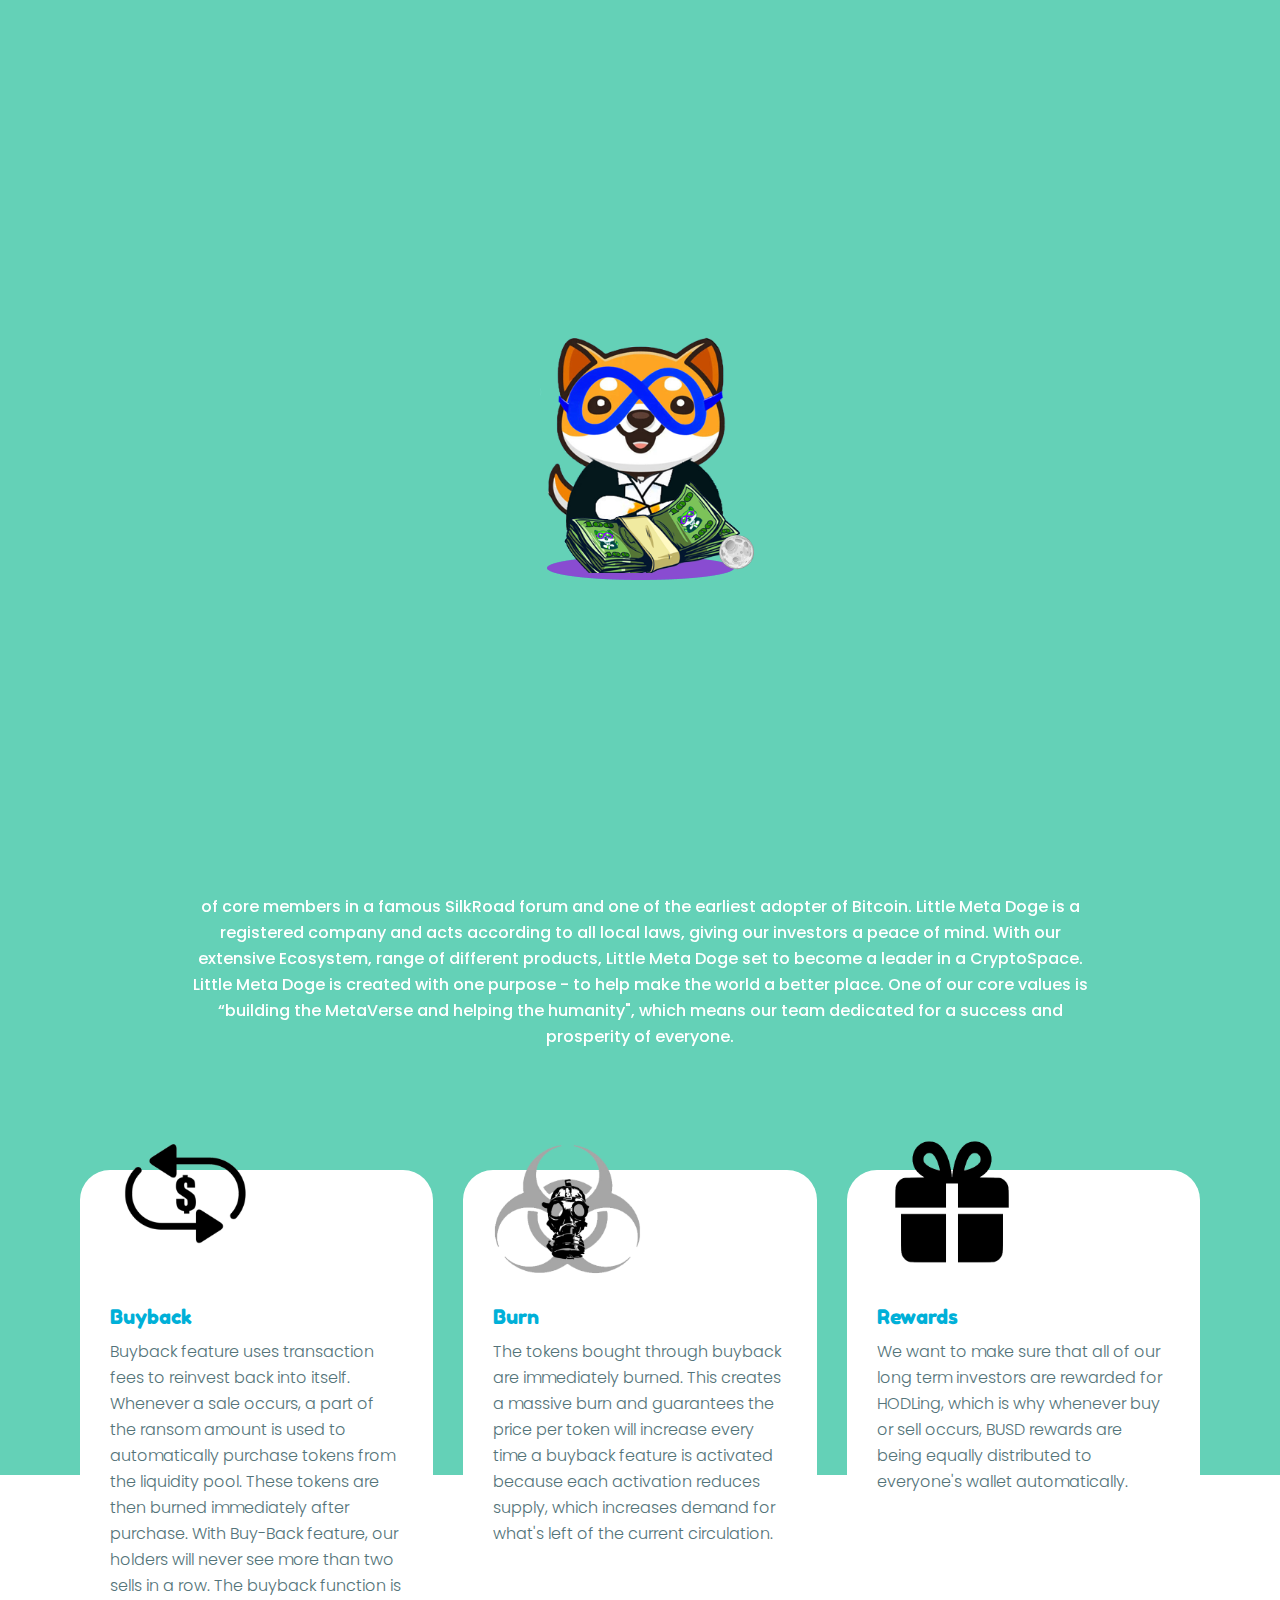
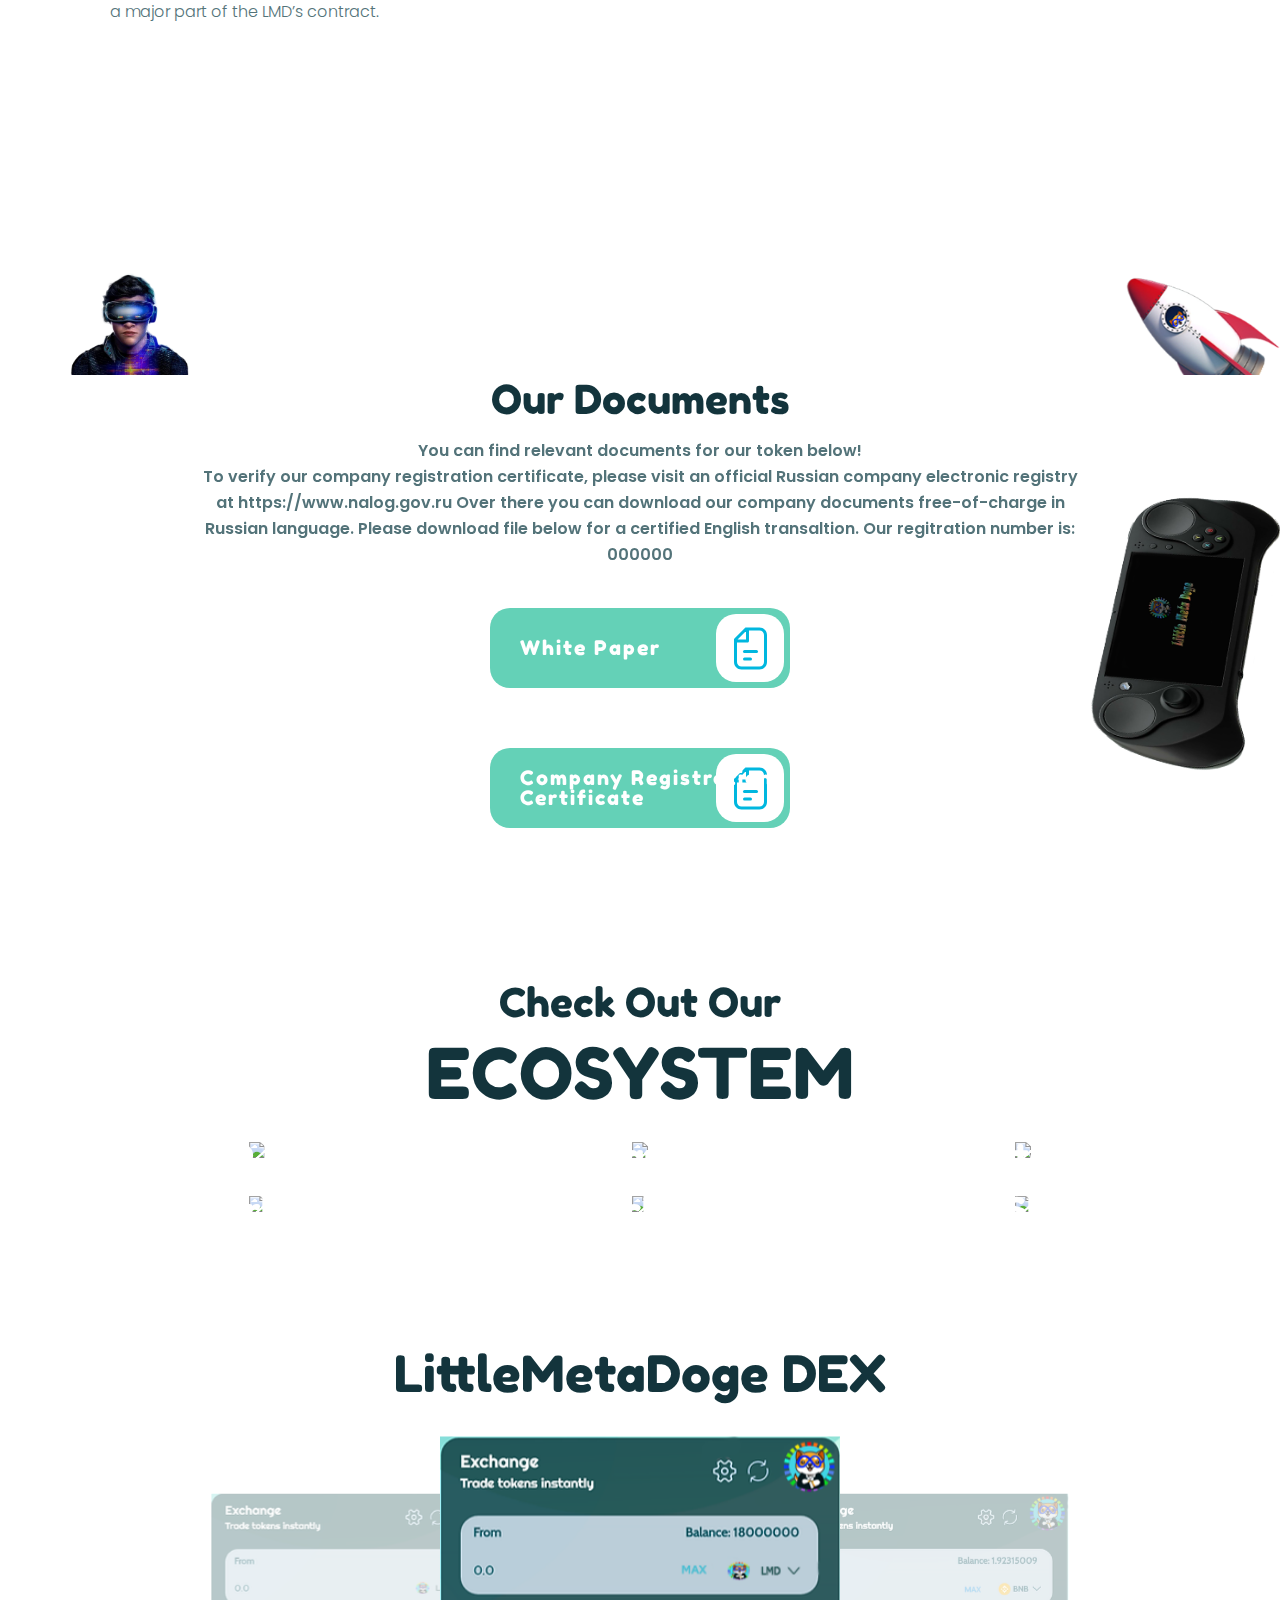
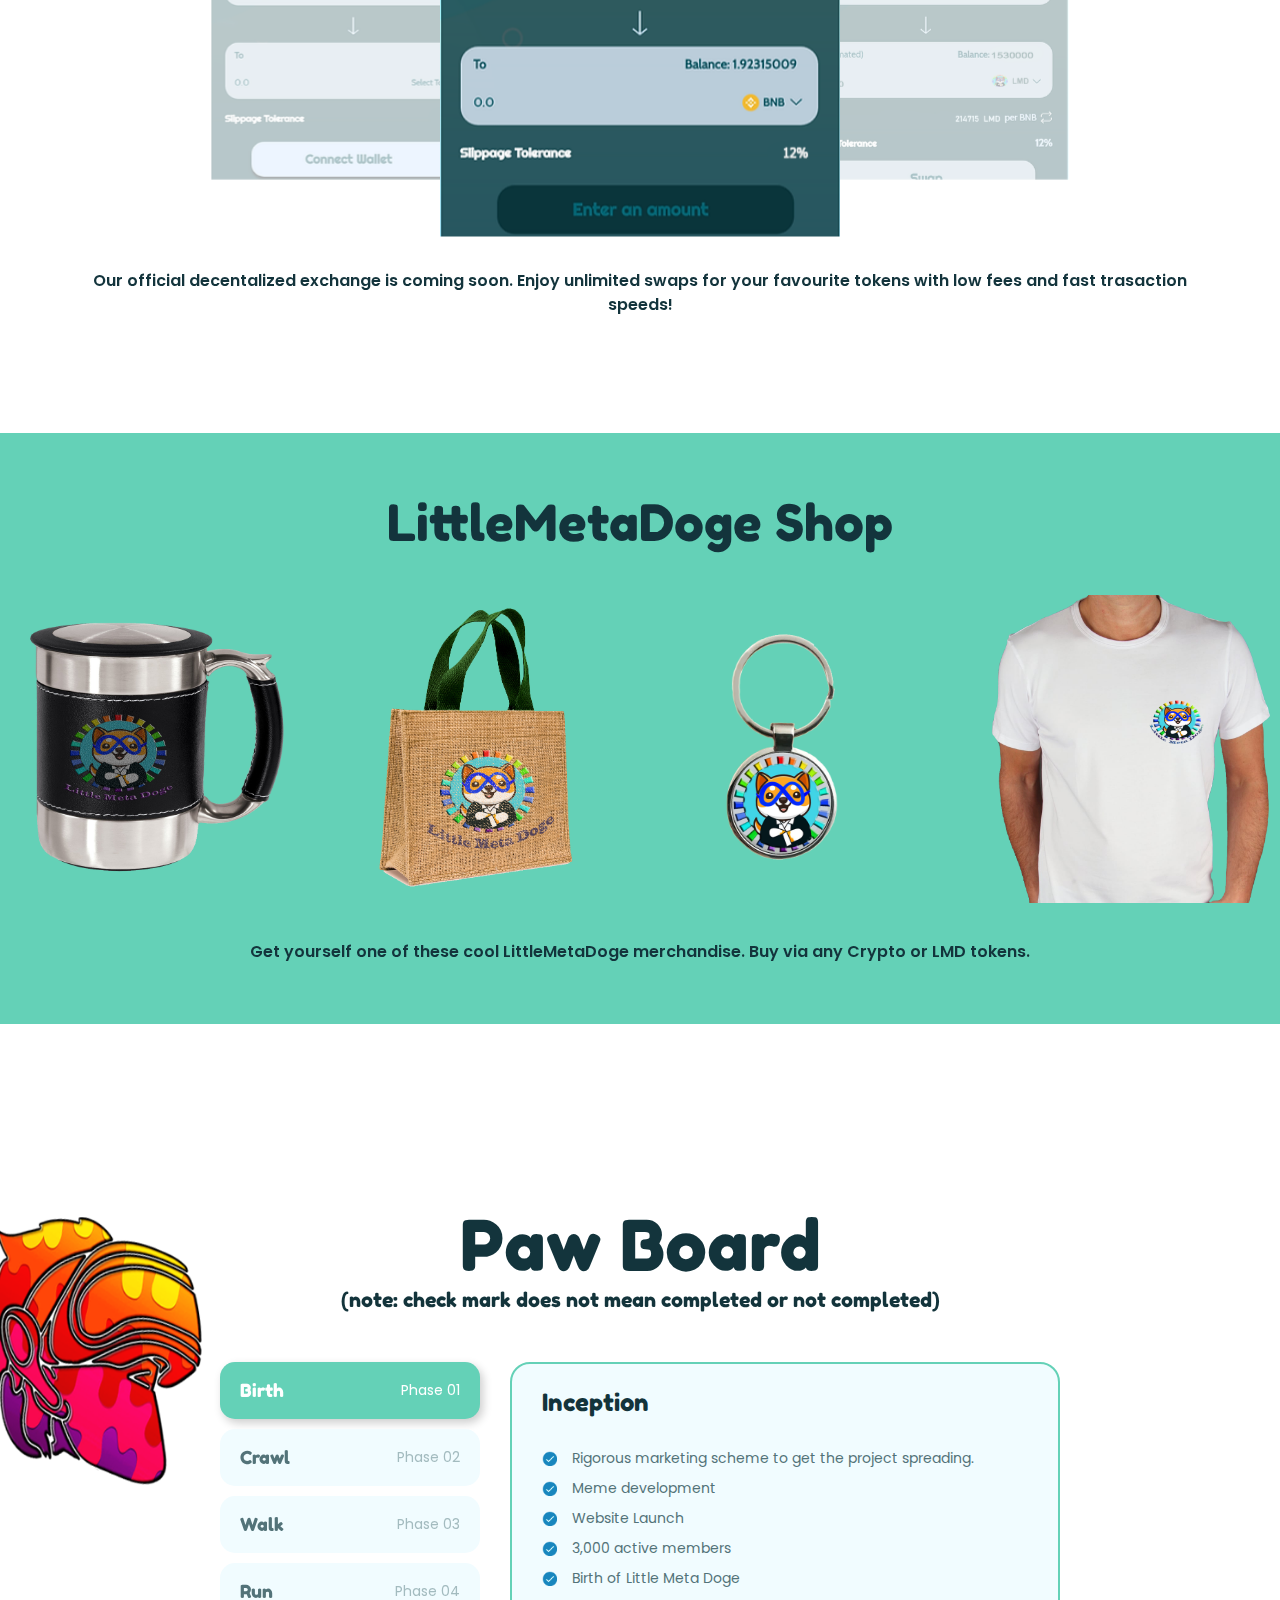
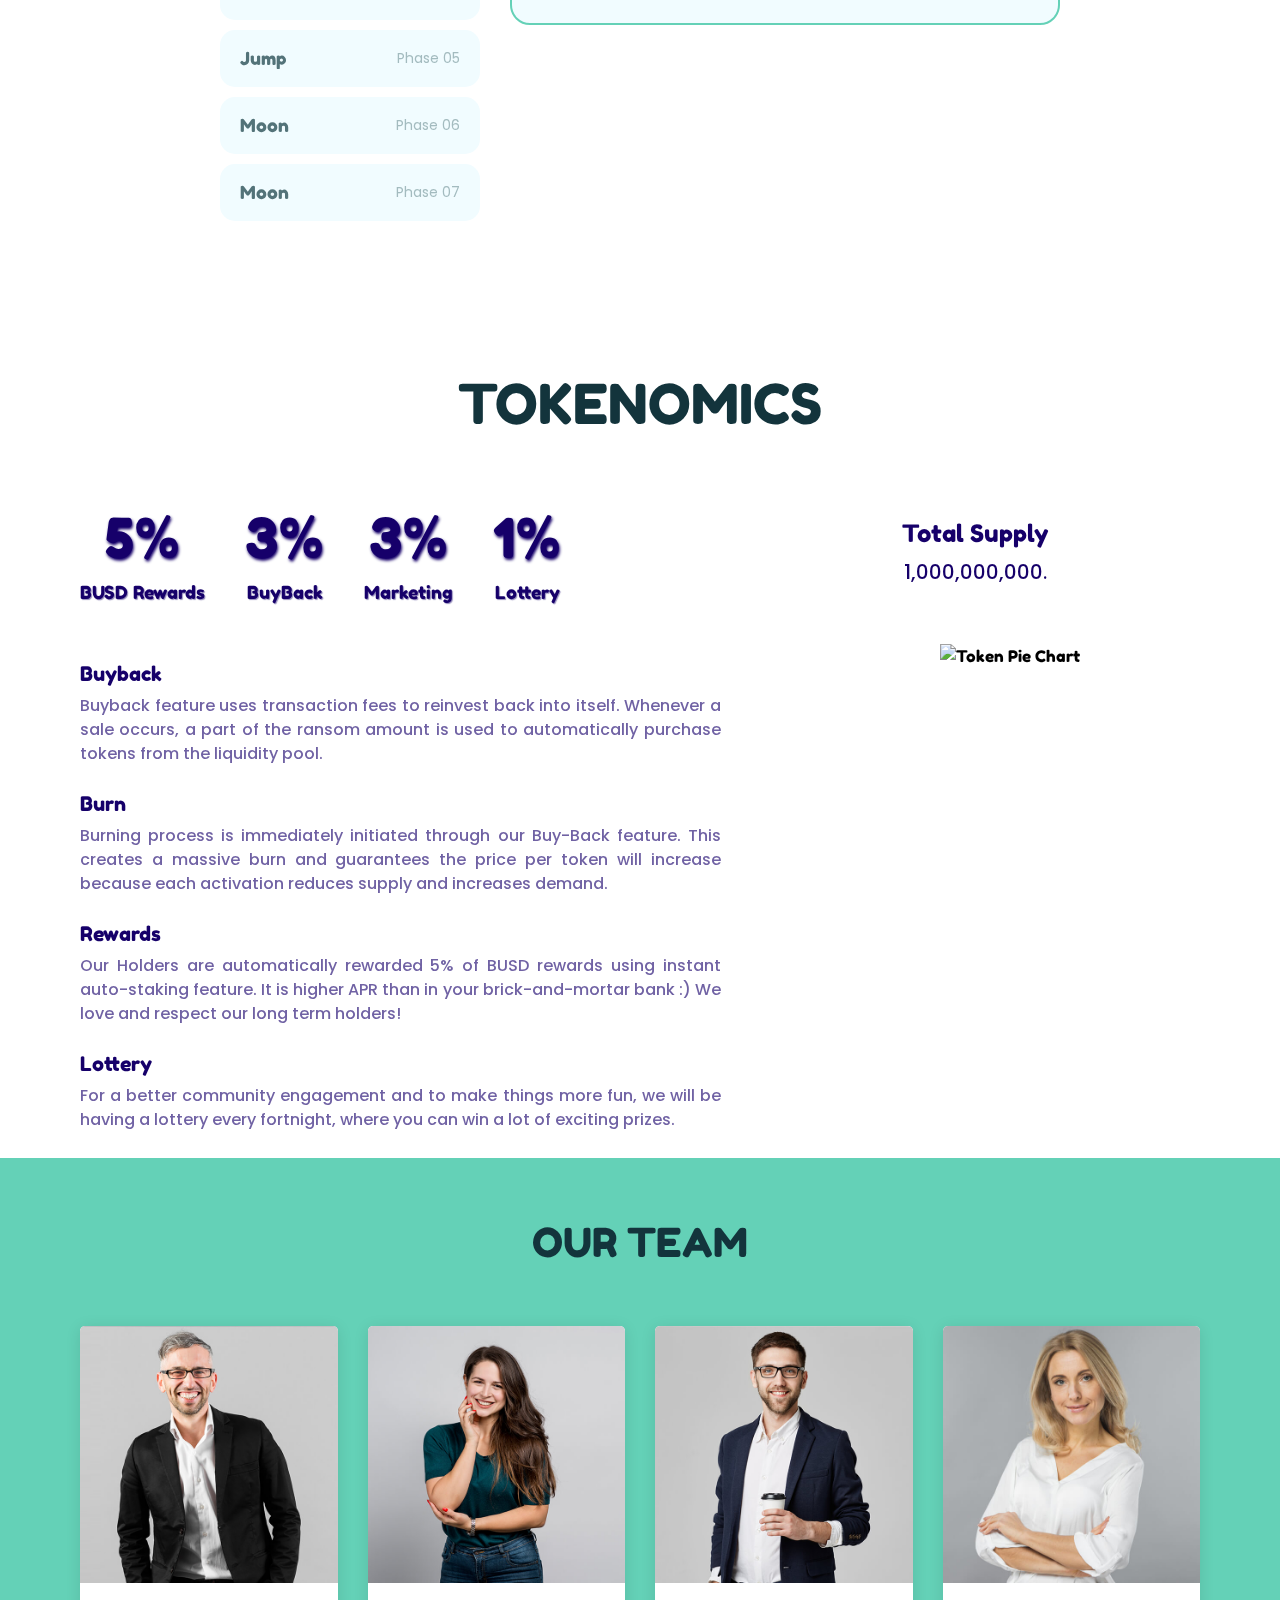
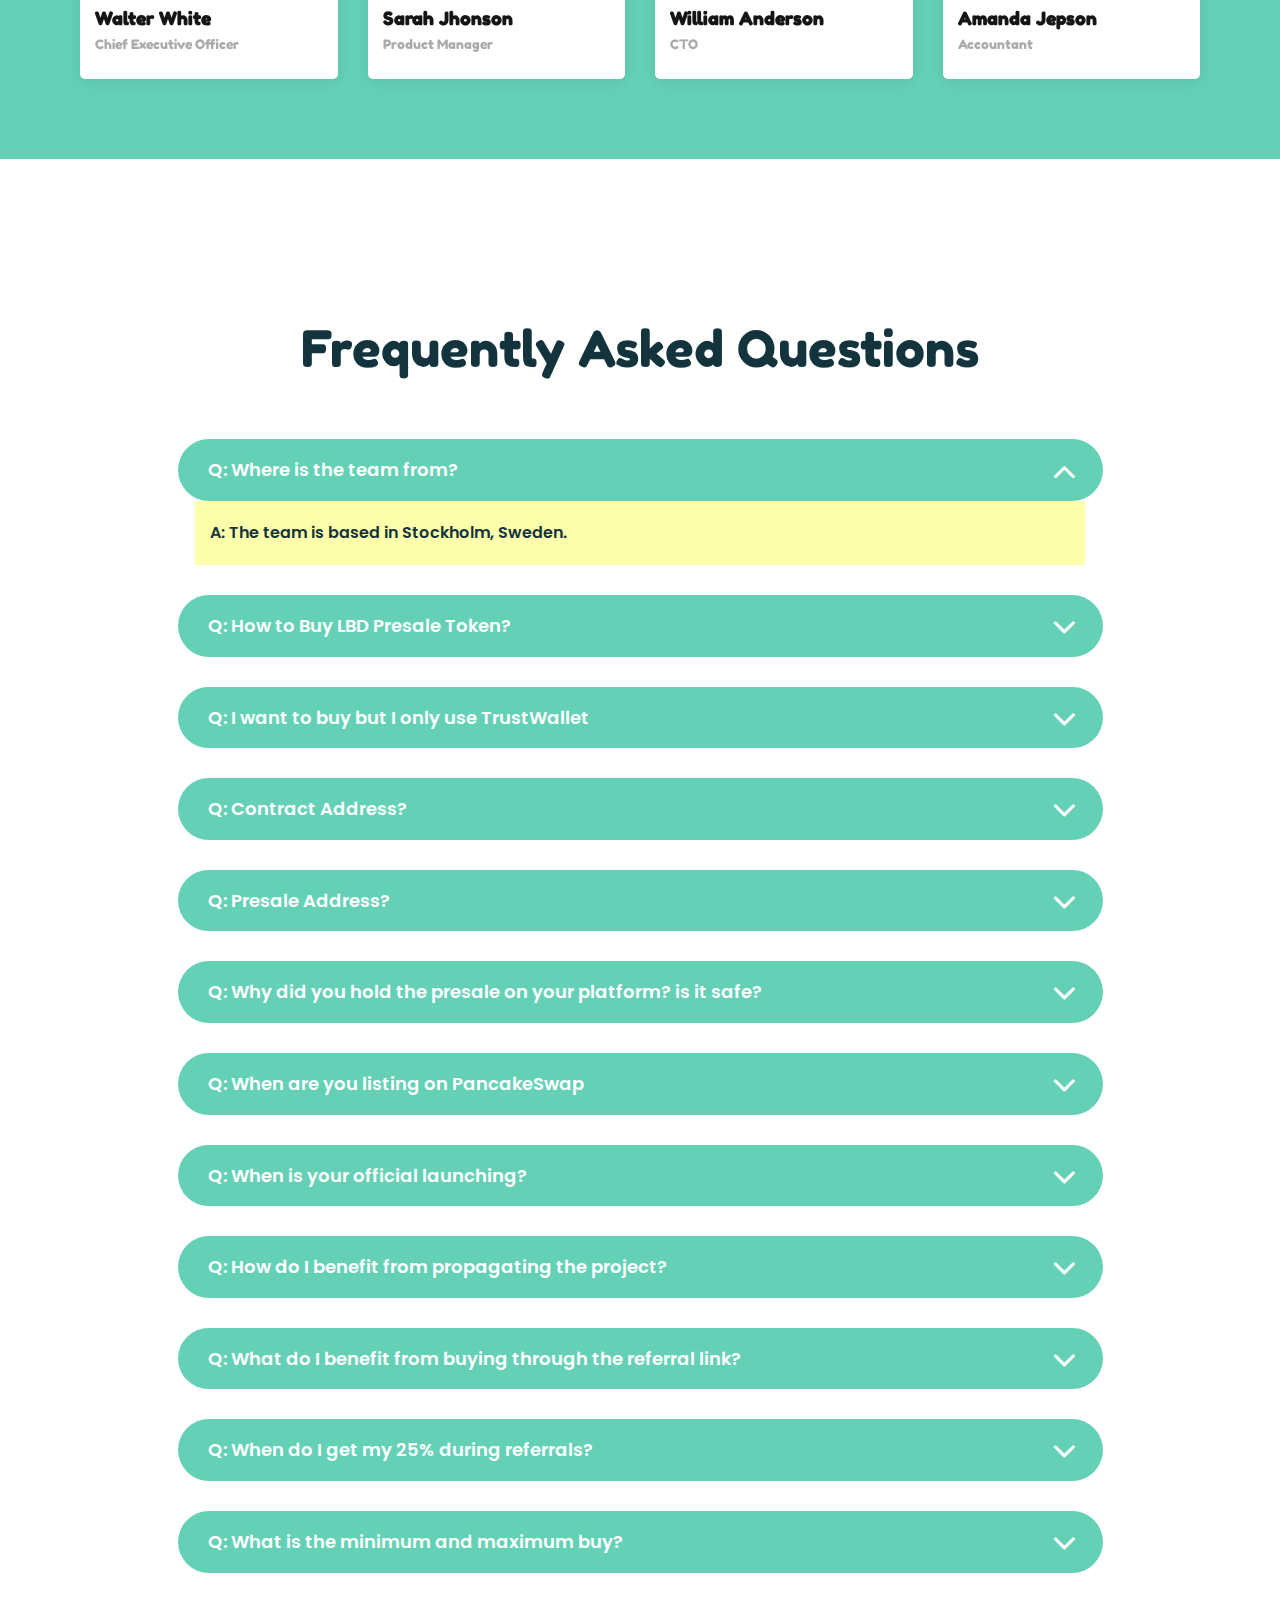
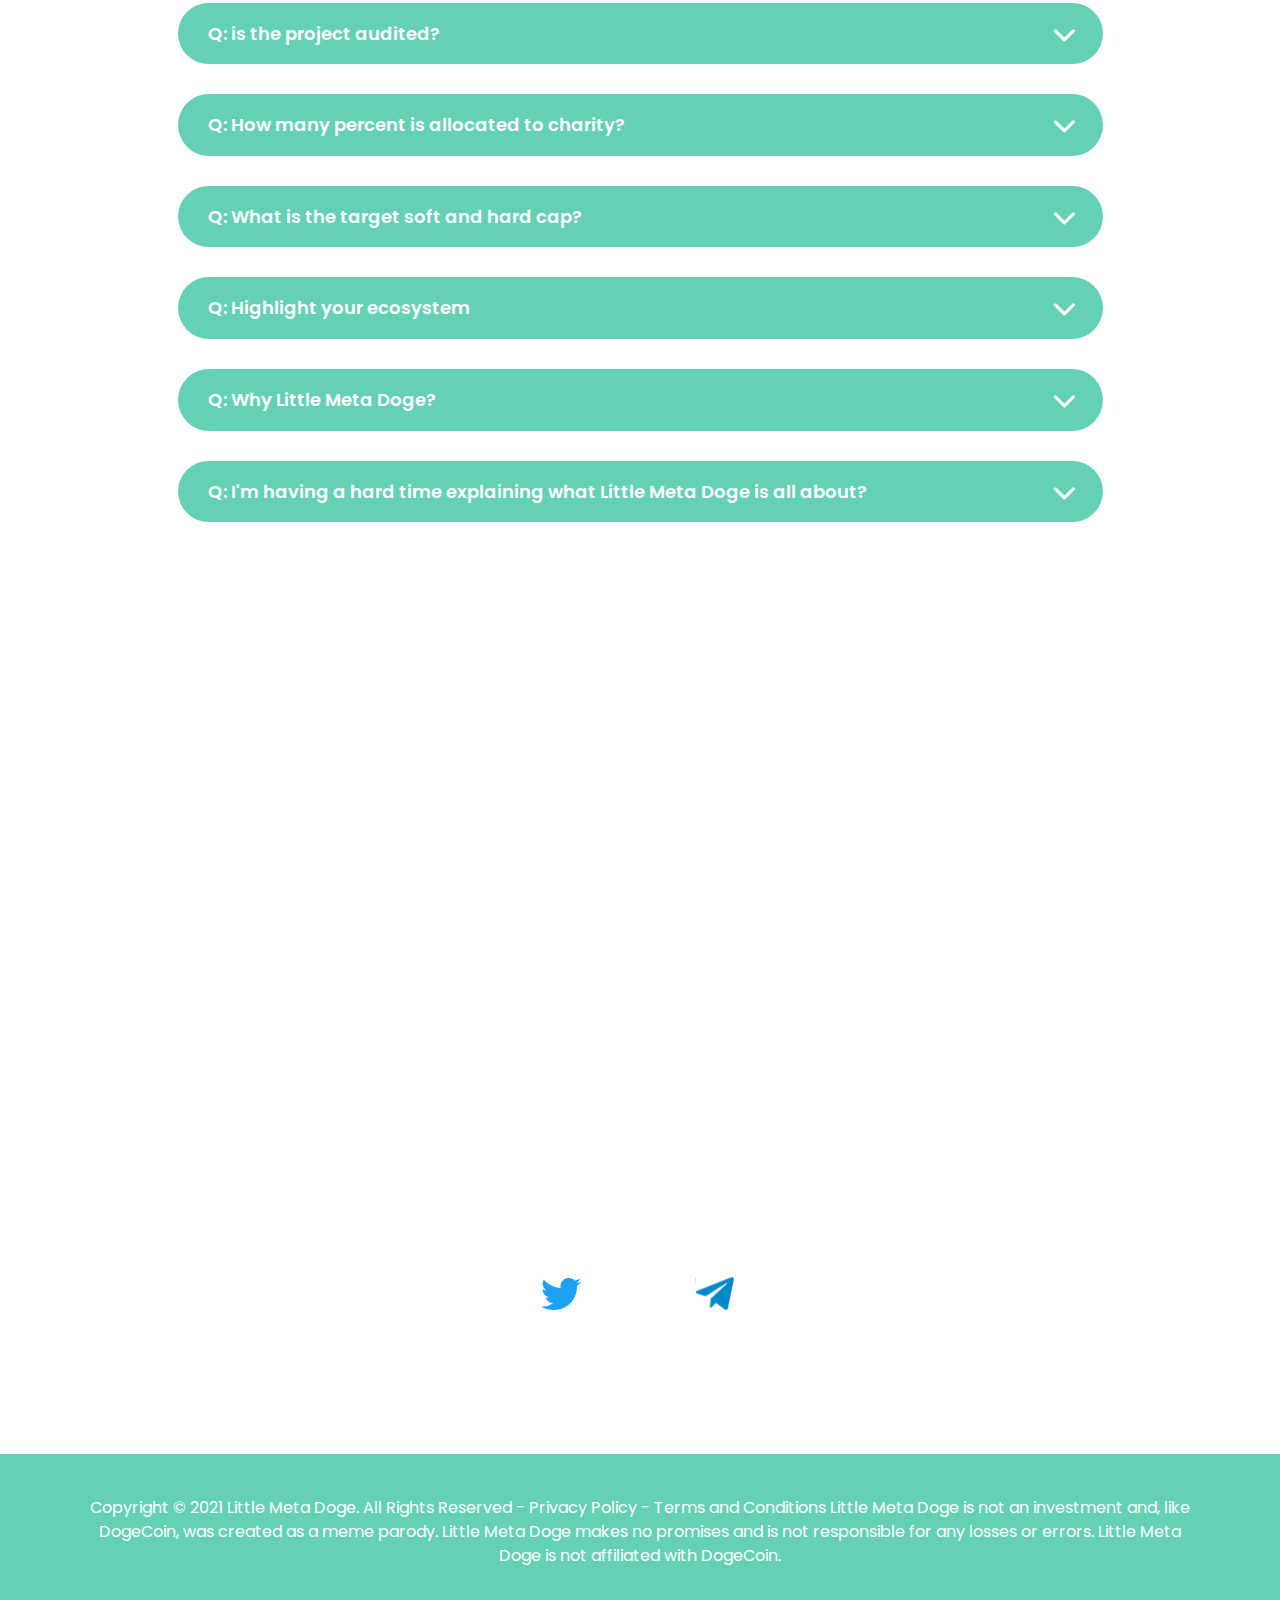
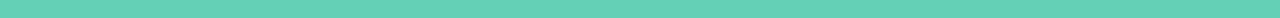
==== index.htm @ 14b3c183 "Update index.htm" ====
﻿<!doctype html>
<html lang="en">
   <head>
       
      <!-- Required meta tags -->	
      <meta charset="utf-8">
      <meta name="viewport" content="width=device-width, initial-scale=1, shrink-to-fit=no">
      <meta http-equiv="content-type" content="text/html; charset=UTF-8">
      <meta name="description" content="Little Meta Doge is a hyper-deflationary token with a buyback and rewards function, that aims to revolutionise the MetaVerse and become no 1 cryptocurrency platform in no time!">
      <meta name="keywords" content="Little Meta Doge">
      <meta name="author" content="Title">
	  
       <link rel="icon" href="Assets/Front/img/favicon.jpg" type="img/jpg" sizes="16x16"> 
      <!-- Bootstrap CSS -->	
      <link rel="stylesheet" href="Assets/Front/css/bootstrap.min.css">
      <!-- slick css link -->	
      <link rel="stylesheet" type="text/css" href="Assets/Front/css/slick.css">
      <link rel="stylesheet" type="text/css" href="Assets/Front/css/slick-theme.css">
      <!-- custom css  -->	
      <link rel="stylesheet" href="Assets/Front/css/style.css">
      <link rel="stylesheet" href="Assets/Front/css/responsive.css">
      <!-- fonts css -->	
      <link rel="stylesheet" type="text/css" href="Assets/Front/fonts/font-awesome.css">
      <link rel="stylesheet" type="text/css" href="Assets/Front/fonts/font/stylesheet.css">
      <link rel="stylesheet" type="text/css" href="Assets/Front/css/animate.css">
	  
	  <!-- NFT slider css -->
	  <link rel="stylesheet" type="text/css" href="Assets/Front/css/nft-slides.css">
      <!-- fav icon  -->	
      <link rel="icon" href="https://littlemetadoge.com/Assets/Front/img/fav.png" type="image/gif" sizes="16x16">
      <script src="Assets/Front/js/jquery-1.10.2.js">
	  </script>	<script src="Assets/Front/js/wow.min.js"></script>	
		<script src="Assets/Front/js/slick.js"></script>
	
      <title>Little Meta Doge | Hyper-Deflationary | Meta Coin</title>
      <script>		wow = new WOW({}).init();	</script>
  <script type="application/ld+json">
    {
        "@context": "http://schema.org",
        "@type": "service",
        "name": "Little Meta Doge",
        "url": "https://littlemetadoge.com/"
    }
</script>



<style>
.apnacarousel .apnacarousel-item {
    overflow: hidden;
}
</style>


		
</head>
   <body>
   

   
      <!-- Preloader -->
<div id="preloader">
	<div id="ctn-preloader" class="ctn-preloader">
		<div class="animation-preloader fade-in">
			<div class="loader-wrapper">
				<img src="Assets/Front/img/doge.png" class="img-fluid pre-move" alt="Preloder logo ">
				<img src="Assets/Front/img/shadow.png" class="shadow_cat img-fluid" alt="cat shadow">	
				<img src="Assets/Front/img/ball.png" class="smallball img-fluid" alt="Ball">	

			</div>
		</div>	
	</div>
</div>
<!-- Preloader  end -->
      <header id="header">
         <div class="navigation-wrap start-header start-style">
            <nav class="navbar navbar-expand-lg navbar-light">
               <a class="navbar-brand " href="index.htm">						<img src="Assets/Front/img/logo.png" alt="logo" class="img-fluid"></a><!-- toggle button  --><button class="navbar-toggler" type="button" data-toggle="collapse" data-target="#navbarSupportedContent" aria-controls="navbarSupportedContent" aria-expanded="false" aria-label="Toggle navigation">	<span class="navbar-toggler-icon"></span></button>
               <div class="collapse navbar-collapse" id="navbarSupportedContent">
                  <ul class="navbar-nav mx-auto menu__list">
                     <li class="nav-item ">	<a class="nav-link active" href="#banner">HOME</a></li>
                     <li class="nav-item ">	<a class="nav-link" href="#why_led">ABOUT US</a></li>                   
                     <li class="nav-item">	<a class="nav-link" href="#our_doc">DOCUMENTS</a></li>
                     <li class="nav-item">	<a class="nav-link" href="#ecosystem">ECOSYSTEM</a></li>
                     <li class="nav-item">	<a class="nav-link" href="#roadmap">ROADMAP </a></li>
                     
                     <li class="nav-item">	<a class="nav-link" href="#tokenomicss">TOKENOMICS </a></li>
                     <li class="nav-item">	<a class="nav-link" href="#team">TEAM </a></li>
		     <li class="nav-item">	<a class="nav-link" href="#faq_sections">FAQ</a></li>
                     
                     <li class="nav-item nav_btn">	<a class="nav-link" href="https://pancakeswap.finance">Buy</a></li>
                  </ul>
                  <!--navbar-nav  end -->					
               </div>
               <!--collapse  end -->				
            </nav>
            <!--navbar  end -->			
         </div>
         <!-- navigation-wrap end -->			<!-- container-fluid end -->	
      </header>
      <!-- header end -->	
      <div class="body_content hhh">
         <!--==  banner section code here    ==================-->	
         <section id="banner" class="banner">
            <div class="container-fluid inner">
               <div class="row ">
                  <div class="col-md-7">
                     <div class="bnr_image"><img src="Assets/Front/img/banner.png" class="user img-fluid" alt="dog image"></div>
                     <!-- bnr_image end  -->				
                  </div>
                  <!-- col end  -->				
                  <div class="col-md-5">
                     <div class="bnr_txt">
                        <h2>Welcome to</h2>
                        <span class="txt_image"><img src="Assets/Front/img/stroke_txt.svg" class="img-fluid" alt="text with stroke"></span>	
								<h4>Revolutionise a MetaVerse</h4>
                        <p>LittleMetaDoge is one of the most revolutionary new crypto projects to date, integrating metaverse with cryptocurrencies for a more impactful future.</p>
						<p>With LittleMetaDoge's professional team, clear roadmap and auspicious track record, this project is aiming to become one of cryptocurrency's biggest players in no time! Don't miss out on owning your very own LBD tokens before our rocket blast off to the sky! </p>
                        					
                        
                        <!-- copy_code end  -->						
                        <div class="socials_icons">
                           <ul>
                              <li>
                                 <a href="https://t.me/littlemetadoge" rel="noopener noreferrer" target="_blank" class="external">
                                    <span><img src="Assets/Front/img/telegram.svg" class="icon_top img-fluid" alt="telegram"><img src="Assets/Front/img/telegram.svg" class="icon_bottom img-fluid" alt="telegram">									</span>										
                                    <h6>Telegram</h6>
                                 </a>
                              </li>
                              <li>
                                 <a href="https://twitter.com/littlemetadoge" rel="noopener noreferrer" target="_blank" class="external">
                                    <span><img src="Assets/Front/img/twitter.svg" class="icon_top img-fluid" alt="twitter">											<img src="Assets/Front/img/twitter.svg" class="icon_bottom img-fluid" alt="twitter">										</span>											
                                    <h6>Twitter</h6>
                                 </a>
                              </li>
                              
                              
                           </ul>
                        </div>
                        <!-- social icons end  --> 					
                     </div>
                     <!-- bnr_txt end  -->				
                  </div>
                  <!-- col end  -->							
               </div>
               <!-- row end  -->		
            </div>
            <!-- container end  -->		
            <div class="bnr_after_image">			<img src="Assets/Front/img/right1.png" alt="coin image " class="img-fluid">		</div>
         </section>
         <!-- banner end  -->	<!-- rewards in ypour wallet section code  -->	
         <section id="why_led" class="rewards">
            <div class="container-fluid">
                
               <div class="t_head">
                  <h2 class="sub_heading">Little Meta Doge is a hyper-deflationary token with a buyback and rewards function, that aims to revolutionise the MetaVerse and become no 1 cryptocurrency platform in no time.</h2>
                  <p>Project was created by an experienced blockchain enthusiast, Eduard Rublev, based in Russia. Eduard was one of core members in a famous SilkRoad forum and one of the earliest adopter of Bitcoin.
                   Little Meta Doge is a registered company and acts according to all local laws, giving our investors a peace of mind.

				With our extensive Ecosystem, range of different products, Little Meta Doge set to become a leader in a CryptoSpace. Little Meta Doge is created with one purpose - to help make the world a better place. One of our core values is “building the MetaVerse and helping the humanity", which means our team dedicated for a success and prosperity of everyone.

				</p>
               </div>
              <div class="rewards_bxs">
                  <div class="row">
                     <div class="col-lg-4 col-md-12">
                        <div class="hovr_box">
                           <span class="img"><img src="Assets/Front/img/buyback.svg" alt="fire flame" class="img-fluid"></span>							
                           <h5>Buyback</h5>
                           <p>Buyback feature uses transaction fees to reinvest back into itself. Whenever a sale occurs, a part of the ransom amount is used to automatically purchase tokens from the liquidity pool. These tokens are then burned immediately after purchase. With Buy-Back feature, our holders will never see more than two sells in a row. The buyback function is a major part of the LMD’s contract.</p>
                        </div>
                     </div>
                     <!-- col end  -->					
                     <div class="col-lg-4 col-md-12">
                        <div class="hovr_box">
                           <span class="img"><img src="Assets/Front/img/burn.svg" alt="full bag of coins" class="img-fluid"></span>							
                           <h5>Burn</h5>
                           <p>The tokens bought through buyback are immediately burned. This creates a massive burn and guarantees the price per token will increase every time a buyback feature is activated because each activation reduces supply, which increases demand for what's left of the current circulation.</p>
                          
                        </div>
                     </div>
                     <!-- col end  -->					
                     <div class="col-lg-4 col-md-12">
                        <div class="hovr_box">
                           <span class="img"><img src="Assets/Front/img/locked.svg" alt="locked liquidity" class="img-fluid"></span>							
                           <h5>Rewards</h5>
                           <p>We want to make sure that all of our long term investors are rewarded for HODLing, which is why whenever buy or sell occurs, BUSD rewards are being equally distributed to everyone's wallet automatically.</p>
                        </div>
                     </div>
                     <!-- col end  -->								
                  </div>
                  <!-- row end  -->			
               </div>
               <!-- rewards box end  -->		
            </div>
            <!-- container fluid end  -->		
            <div class="wavw_img">
               <svg width="1921" height="944" viewbox="0 0 1921 944" fill="none" xmlns="http://www.w3.org/2000/svg">
                  <path d="M1694 730.649C1741.96 634.207 1872 647.347 1921 663.442V268H0V720.536C8.5 720.101 32 724.19 58 744.025C90.5 768.82 140.5 765.232 199 756.749C257.5 748.267 298.5 767.189 321 797.53C343.5 827.871 362.5 862.453 421.5 867.347C480.5 872.241 542.5 857.233 613 851.687C669.4 847.25 696.167 870.501 702.5 882.681C742.9 945.581 821.333 947.822 855.5 941.079C905 927.051 958 914.327 986.5 928.356C1013.97 941.877 1051 919.982 1054 916.284L1073 902.582C1103 874.198 1136.5 877.135 1161 885.291C1180.6 891.816 1200.83 895.187 1208.5 896.057C1261 898.341 1272 859.844 1275.5 832.439C1278.3 810.515 1287 798.509 1291 795.246C1327 756.097 1403.67 768.494 1437.5 779.586L1447 782.197C1502.67 803.511 1633 853.319 1694 730.649Z" fill="#F7A528"></path>
                  <path d="M1694 721.649C1741.96 625.207 1872 638.347 1921 654.442V259H0V711.536C8.5 711.101 32 715.19 58 735.025C90.5 759.82 140.5 756.232 199 747.749C257.5 739.267 298.5 758.189 321 788.53C343.5 818.871 362.5 853.453 421.5 858.347C480.5 863.241 542.5 848.233 613 842.687C669.4 838.25 696.167 861.501 702.5 873.681C742.9 936.581 821.333 938.822 855.5 932.079C905 918.051 958 905.327 986.5 919.356C1013.97 932.877 1051 910.982 1054 907.284L1073 893.582C1103 865.198 1136.5 868.135 1161 876.291C1180.6 882.816 1200.83 886.187 1208.5 887.057C1261 889.341 1272 850.844 1275.5 823.439C1278.3 801.515 1287 789.509 1291 786.246C1327 747.097 1403.67 759.494 1437.5 770.586L1447 773.197C1502.67 794.511 1633 844.319 1694 721.649Z" fill="white"></path>
                  <path id="last_bg" d="M1694 701.649C1741.96 605.207 1872 618.347 1921 634.442V0H0V691.536C8.5 691.101 32 695.19 58 715.025C90.5 739.82 140.5 736.232 199 727.749C257.5 719.267 298.5 738.189 321 768.53C343.5 798.871 362.5 833.453 421.5 838.347C480.5 843.241 542.5 828.233 613 822.687C669.4 818.25 696.167 841.501 702.5 853.681C742.9 916.582 821.333 918.822 855.5 912.079C905 898.05 958 885.327 986.5 899.355C1013.97 912.877 1051 890.982 1054 887.284L1073 873.582C1103 845.198 1136.5 848.135 1161 856.291C1180.6 862.816 1200.83 866.187 1208.5 867.057C1261 869.341 1272 830.844 1275.5 803.439C1278.3 781.515 1287 769.509 1291 766.246C1327 727.097 1403.67 739.494 1437.5 750.586L1447 753.197C1502.67 774.511 1633 824.319 1694 701.649Z" fill="#00B7DF"></path>
               </svg>
               <img src="Assets/Front/img/robot.png" alt="robot" class="robot_img img-fluid vert-move"><img src="Assets/Front/img/aeropalne.png" alt="robot" class="aeroplane img-fluid vert-move">				
            </div>
         </section>
         <!-- rewards in ypour wallet section end code  -->		<!-- our documens section-->


		 
         <section id="our_doc" class="our_doc">
            <div class="container-fluid">
               <div class="t_head tl">
                  <h2 class="sub_heading">Our Documents</h2>
                  <p>You can find relevant documents for our token below!
<br>To verify our company registration certificate, please visit an official Russian company electronic registry at https://www.nalog.gov.ru Over there you can download our company documents free-of-charge in Russian language.
Please download file below for a certified English transaltion. Our regitration number is: 000000 </p>
                  <a target="blank" href="doc/LMD-Whitepaper-November.pdf" class="doc_btn">
                     <span class="txt">White Paper</span>					
                     <span class="i">
                        <svg width="33" height="43" viewbox="0 0 33 43" fill="none" xmlns="http://www.w3.org/2000/svg">
                           <path d="M10.5 24.5385H22.5" stroke="#00B7DF" stroke-width="3" stroke-linecap="round"></path>
                           <path d="M10.5 32.0385H16.5" stroke="#00B7DF" stroke-width="3" stroke-linecap="round"></path>
                           <path d="M1.50005 12.5385L0.439389 11.4779C0.158086 11.7592 5.04255e-05 12.1407 4.94719e-05 12.5385L1.50005 12.5385ZM12 2.03857V0.538574C11.6022 0.538574 11.2207 0.696609 10.9394 0.977914L12 2.03857ZM31.5 8.03856H30H31.5ZM31.5 35.0385H33H31.5ZM1.5 35.0385H3H1.5ZM13.5 14.0385V15.5385C14.3284 15.5385 15 14.867 15 14.0385H13.5ZM1.50005 14.0385L4.56572e-05 14.0385V14.0385L1.50005 14.0385ZM2.56071 13.5992L13.0607 3.09923L10.9394 0.977914L0.439389 11.4779L2.56071 13.5992ZM7.49998 42.5385H25.5V39.5385H7.49998V42.5385ZM30 8.03856L30 35.0385H33L33 8.03856H30ZM7.49998 39.5385C5.01471 39.5385 2.99999 37.5237 3 35.0385L0 35.0385C-1.04904e-05 39.1806 3.35785 42.5385 7.49998 42.5385V39.5385ZM25.5 42.5385C29.6421 42.5385 33 39.1806 33 35.0385H30C30 37.5238 27.9853 39.5385 25.5 39.5385V42.5385ZM25.5 3.53857C27.9853 3.53857 30 5.55329 30 8.03856H33C33 3.89643 29.6421 0.538574 25.5 0.538574V3.53857ZM12 3.53857H13.5V0.538574H12V3.53857ZM13.5 3.53857H25.5V0.538574H13.5V3.53857ZM4.94719e-05 12.5385L4.56572e-05 14.0385L3.00005 14.0385L3.00005 12.5385L4.94719e-05 12.5385ZM4.56572e-05 14.0385L0 35.0385L3 35.0385L3.00005 14.0385L4.56572e-05 14.0385ZM12 2.03857V14.0385H15V2.03857H12ZM13.5 12.5385H1.50005V15.5385H13.5V12.5385Z" fill="#00B7DF"></path>
                        </svg>
                     </span>
                  </a>
               </div>

<a target="blank" href="doc/LMD-Whitepaper-November.pdf" class="doc_btn">
                     <span class="txt">Company Registration Certificate</span>					
                     <span class="i">
                        <svg width="33" height="43" viewbox="0 0 33 43" fill="none" xmlns="http://www.w3.org/2000/svg">
                           <path d="M10.5 24.5385H22.5" stroke="#00B7DF" stroke-width="3" stroke-linecap="round"></path>
                           <path d="M10.5 32.0385H16.5" stroke="#00B7DF" stroke-width="3" stroke-linecap="round"></path>
                           <path d="M1.50005 12.5385L0.439389 11.4779C0.158086 11.7592 5.04255e-05 12.1407 4.94719e-05 12.5385L1.50005 12.5385ZM12 2.03857V0.538574C11.6022 0.538574 11.2207 0.696609 10.9394 0.977914L12 2.03857ZM31.5 8.03856H30H31.5ZM31.5 35.0385H33H31.5ZM1.5 35.0385H3H1.5ZM13.5 14.0385V15.5385C14.3284 15.5385 15 14.867 15 14.0385H13.5ZM1.50005 14.0385L4.56572e-05 14.0385V14.0385L1.50005 14.0385ZM2.56071 13.5992L13.0607 3.09923L10.9394 0.977914L0.439389 11.4779L2.56071 13.5992ZM7.49998 42.5385H25.5V39.5385H7.49998V42.5385ZM30 8.03856L30 35.0385H33L33 8.03856H30ZM7.49998 39.5385C5.01471 39.5385 2.99999 37.5237 3 35.0385L0 35.0385C-1.04904e-05 39.1806 3.35785 42.5385 7.49998 42.5385V39.5385ZM25.5 42.5385C29.6421 42.5385 33 39.1806 33 35.0385H30C30 37.5238 27.9853 39.5385 25.5 39.5385V42.5385ZM25.5 3.53857C27.9853 3.53857 30 5.55329 30 8.03856H33C33 3.89643 29.6421 0.538574 25.5 0.538574V3.53857ZM12 3.53857H13.5V0.538574H12V3.53857ZM13.5 3.53857H25.5V0.538574H13.5V3.53857ZM4.94719e-05 12.5385L4.56572e-05 14.0385L3.00005 14.0385L3.00005 12.5385L4.94719e-05 12.5385ZM4.56572e-05 14.0385L0 35.0385L3 35.0385L3.00005 14.0385L4.56572e-05 14.0385ZM12 2.03857V14.0385H15V2.03857H12ZM13.5 12.5385H1.50005V15.5385H13.5V12.5385Z" fill="#00B7DF"></path>
                        </svg>
                     </span>
                  </a>
               </div>
              
         
         <!-- popup for video  -->
         <section id="ecosystem" class="COSYSTEM"> 
         <div class="container-fluid">  
         <div class="row">
         <div class="col-12">     
         <span>Check Out Our</span>
         <h4>ECOSYSTEM</h4>
         </div>
         </div>
         <div class="row">
         <div class="col-12 col-sm-12 col-md-6 col-lg-4">
         <div class="main-checks">
         <div class="wqqqdd">
         <img src="Assets/Front/img/swapchart.png">     
         <a target="blank" href="https://litllemetadoge.com/"><h5>LMD DEX</h5></a>
         </div>
         </div>     
         </div>
         <div class="col-12 col-sm-12 col-md-6 col-lg-4">
         <div class="main-checks">
         <div class="wqqqdd">
         <img src="Assets/Front/img/farm.png">     
         <a target="blank" href="https://littlemetadoge.com/"><h5>Yield Farm and Staking</h5></a>
         </div>
         </div>     
         </div>
         <div class="col-12 col-sm-12 col-md-6 col-lg-4">
         <div class="main-checks">
         <div class="wqqqdd">
         <img src="Assets/Front/img/lottery.png">     
         <a target="blank" href="https://litllemetadoge.com"><h5>lottery</h5></a>
         </div>
         </div>     
         </div>
         <div class="col-12 col-sm-12 col-md-6 col-lg-4">
         <div class="main-checks">
         <div class="wqqqdd">
         <img src="Assets/Front/img/NFTDOGSWAP.png">     
         <a target="blank" href="https://littlemetadoge.com"><h5>NFT Marketplace</h5></a>
         </div>
         </div>     
         </div>
         <div class="col-12 col-sm-12 col-md-6 col-lg-4">
         <div class="main-checks">
         <div class="wqqqdd">
         <img src="Assets/Front/img/games.png">     
         <a target="blank" href="https://littlemetadoge.com"><h5>P2E Blockchain Video Games</h5></a>
         </div>
         </div>     
         </div>
         <div class="col-12 col-sm-12 col-md-6 col-lg-4">
         <div class="main-checks">
         <div class="wqqqdd">
         <img src="Assets/Front/img/shopcuppp.png">     
         <a target="blank" href="https://littlemetadoge.com"><h5>LMD Shop & Accessories</h5></a>
         </div>
         </div>     
         </div>
         </div>
         </div>
        </section>     
         
        
		<!-- nft slider code here -->
		 <section class="nft_slides">
			<div class="container-fluid">
				<h2 class="sub_heading">LittleMeta<span class="y_clr">Doge</span> DEX</h2>
				<div class="apnacarousel" id="demo-apna-carousel">
					
					<a class="apnacarousel-item" href=" https://littlemetadoge.com/ "><img alt="Swap1" src="Assets/Front/img/lmdswap2.png"></a> 
					<a class="apnacarousel-item" href=" https://litllemetadoge.com/ "><img alt="Swap2" src="Assets/Front/img/lmdswap3.png"></a> 
					<a class="apnacarousel-item" href=" https://litllemetadoge.com/ "><img alt="Swap3" src="Assets/Front/img/lmdswap.png"></a> 
					
					
				</div> 
				<p>Our official decentalized exchange is coming soon. Enjoy unlimited swaps for your favourite tokens with low fees and fast trasaction speeds!</p>
			</div><!--	container end--> 
		 </section>
		 <!-- nft slider code here -->
		 
		 <!-- merch  slider code here -->
		 <section class="nft_slides mrch_s">
				<div class="container-fluid">
					<h2 class="sub_heading">LittleMeta<span class="y_clr">Doge</span> Shop</h2>
					</div>
				
			 <div class="regular slider">
				<div>
				  <img src="Assets/Front/img/cupu.png" alt="cap" class="img-fluid">
				</div>
				<div>
				  <img src="Assets/Front/img/recyclebag.png" alt="Jacket" class="img-fluid">
				</div>
				
				<div>
				  <img src="Assets/Front/img/KEYRINGS09.png" alt="Pin" class="img-fluid">
				</div>
				
				<div>
				 <img src="Assets/Front/img/Tshirt.png" alt="Tshirt" class="img-fluid">
				</div>
			  </div>
			  <p>Get yourself one of these cool LittleMetaDoge merchandise. Buy via any Crypto or LMD tokens.</p>

		 </section>
		 <!-- merch slider code here -->
		 
		 
		 
		 
         <section id="roadmap" class="pawboard">
            <div class="container-fluid">
               <!-- <span class="tp">Paw Board</span>			 -->
               <h2 class="sub_heading">Paw Board <span>(note: check mark does not mean completed or not completed)</span> </h2>
               <div class="v_tabs">
                  <div class="naccs">
                     <div class="row">
                        <div class="col-md-4 gc gc--1-of-3">
                           <div class="menu">
                              <div class="active"><span class="oo">Birth</span><span class="tw">Phase 01</span></div>
                              <div><span class="oo">Crawl</span><span class="tw">Phase 02</span></div>
                              <div><span class="oo">Walk</span><span class="tw">Phase 03</span></div>
                              <div><span class="oo">Run</span><span class="tw">Phase 04</span></div>
                              <div><span class="oo">Jump</span><span class="tw">Phase 05</span></div>
                              <div><span class="oo">Moon</span><span class="tw">Phase 06</span></div>
                              <div><span class="oo">Moon</span><span class="tw">Phase 07</span></div>
                           </div>
                          
                        </div>
                        <div class="col md-8 gc gc--2-of-3">
                           <ul class="nacc">
                              <li class="active">
                                 <div>
                                    <h3>Inception</h3>
                                    <div class="tab_list">
                                       <p><span><img src="Assets/Front/img/chk.png" alt="check" class="img-fluid"></span>Rigorous marketing scheme to get the project spreading. </p>
                                       <p><span><img src="Assets/Front/img/chk.png" alt="check" class="img-fluid"></span>Meme development</p>
                                       <p><span><img src="Assets/Front/img/chk.png" alt="check" class="img-fluid"></span>								Website Launch </p>
                                       <p><span><img src="Assets/Front/img/chk.png" alt="check" class="img-fluid"></span>								3,000 active members </p>
                                       <p><span><img src="Assets/Front/img/chk.png" alt="check" class="img-fluid"></span>Birth of Little Meta Doge </p>
                                      
                                    </div>
                                 </div>
                              </li>
                              <li>
                                 <div>
                                    <h3>LBD Puppy Creeping Forward </h3>
                                    <div class="tab_list">
                                       <p><span><img src="Assets/Front/img/chk.png" alt="check" class="img-fluid"></span>Partnering with social influencers to inch us ahead</p>
                                       <p><span><img src="Assets/Front/img/chk.png" alt="check" class="img-fluid"></span>Coinmarketcap Listing</p>
                                       <p><span><img src="Assets/Front/img/chk.png" alt="check" class="img-fluid"></span>Coingecko listing</p>
                                       <p><span><img src="Assets/Front/img/chk.png" alt="check" class="img-fluid"></span>10,000 Holders	</p>
                                       <p><span><img src="Assets/Front/img/chk.png" alt="check" class="img-fluid"></span>15,000 active members</p>
                                      
                                    </div>
                                 </div>
                              </li>
                              <li>
                                 <div>
                                    <h3>For the Pup lovers </h3>
                                    <div class="tab_list">
                                       <p><span><img src="Assets/Front/img/chk.png" alt="check" class="img-fluid"></span>Scheduled 3rd Party audit </p>
                                       <p><span><img src="Assets/Front/img/chk.png" alt="check" class="img-fluid"></span>Launch of the LBD merch store for our community</p>
                                       <p><span><img src="Assets/Front/img/chk.png" alt="check" class="img-fluid"></span>Greta Thunberg check delivery</p>
                                       <p><span><img src="Assets/Front/img/chk.png" alt="check" class="img-fluid"></span>Charity partnership with a verified climate change organization</p> 
                                    </div>
                                 </div>
                              </li>
                              <li>
                                 <div>
                                    <h3>LBD Pup leap </h3>
                                    <div class="tab_list">
                                       <p><span><img src="Assets/Front/img/chk.png" alt="check" class="img-fluid"></span>50,000 Holders </p>
                                       <p><span><img src="Assets/Front/img/chk.png" alt="check" class="img-fluid"></span>75,000 active members </p>
                                       <p><span><img src="Assets/Front/img/chk.png" alt="check" class="img-fluid"></span>Biggest influencer push by a BSC token</p>
                                       <p><span><img src="Assets/Front/img/chk.png" alt="check" class="img-fluid"></span>Venturing into major CEX for listings </p>
                                    </div>
                                 </div>
                              </li>
                              <li>
                                 <div>
                                    <h3>An Alpha Pup </h3>
                                    <div class="tab_list">
                                       <p><span><img src="Assets/Front/img/chk.png" alt="check" class="img-fluid"></span>100,000 Holders </p>
                                       <p><span><img src="Assets/Front/img/chk.png" alt="check" class="img-fluid"></span>Revamped marketing </p>
                                       <p><span><img src="Assets/Front/img/chk.png" alt="check" class="img-fluid"></span>Redesigning the project (website, meme addition) </p>
                                 </div>
                                 </div>
                              </li>
                              <li>
                                 <div>
                                    <h3>LBD Pup Take over </h3>
                                    <div class="tab_list">
                                       <p><span><img src="Assets/Front/img/chk.png" alt="check" class="img-fluid"></span>200,000 Holders </p>
                                       <p><span><img src="Assets/Front/img/chk.png" alt="check" class="img-fluid"></span>Holding Tesla Lottery/Giveaway at 500M Market Cap </p>
                                       <p><span><img src="Assets/Front/img/chk.png" alt="check" class="img-fluid"></span>$200k donation to Greta Thunberg Charity at 1B Market Cap</p>
                                       <p><span><img src="Assets/Front/img/chk.png" alt="check" class="img-fluid"></span>Launch of LBD Swap (DEX) </p>
                                       <p><span><img src="Assets/Front/img/chk.png" alt="check" class="img-fluid"></span>Launch of LBD NFT marketplace </p>
                                       <p><span><img src="Assets/Front/img/chk.png" alt="check" class="img-fluid"></span>Launch of yield farming platform </p>
                                    </div>
                                 </div>
                              </li>
                               <li>
                                 <div>
                                    <h3>Moon  </h3>
                                    <div class="tab_list">
                                       <p><span><img src="Assets/Front/img/chk.png" alt="check" class="img-fluid"></span>At 10B Market Cap, donate to a climate change organization picked by the community </p>
                                       <p><span><img src="Assets/Front/img/chk.png" alt="check" class="img-fluid"></span>At 50B Market Cap, the community creates a small but substantial LBD forest, that will forever serve as the shining light to communities affected by climate change </p>
                                       <p><span><img src="Assets/Front/img/chk.png" alt="check" class="img-fluid"></span>At 100B Market Cap, a project with an actual purpose gains worldwide recognition as we form our own conservation drive with Greta Thunberg's guidance to save our lovely planet.</p>
                                    </div>
                                 </div>
                              </li>
                           </ul>
                        </div>
                     </div>
                  </div>
               </div>
            </div>
         </section>


<!-- Tokenomics section code start here		 -->
		
		<section id="tokenomicss" class="tokenomis">
			<div class="container-fluid">
				<h2 class="tokn_title">TOKENOMICS</h2>
				<div class="row">
					<div class="col-xl-7 col-md-6">
						<div class="percnt_clac">
								<ul>
									<li>
									<h2>5%</h2>
									<p>BUSD Rewards</p>
									</li>
									<li>
									<h2>3%</h2>
									<p>BuyBack</p>
									</li>
									<li>
									<h2>3%</h2>
									<p>Marketing</p>
									</li>
									<li>
									<h2>1%</h2>
									<p>Lottery</p>
									</li>
								</ul>
						</div>
						<div class="token_points">
							<h4>Buyback</h4>
							<p>Buyback feature uses transaction fees to reinvest back into itself. Whenever a sale occurs, a part of the ransom amount is used to automatically purchase tokens from the liquidity pool.</p>
						</div>
						
						<div class="token_points">
							<h4>Burn</h4>
							<p>Burning process is immediately initiated through our Buy-Back feature. This creates a massive burn and guarantees the price per token will increase because each activation reduces supply and increases demand.</p>
						</div>
						
						<div class="token_points">
							<h4>Rewards</h4>
							<p>Our Holders are automatically rewarded 5% of BUSD rewards using instant auto-staking feature. It is higher APR than in your brick-and-mortar bank :) We love and respect our long term holders!</p>
						</div>
                                                 
                                                <div class="token_points">
							<h4>Lottery</h4>
							<p>For a better community engagement and to make things more fun, we will be having a lottery every fortnight, where you can win a lot of exciting prizes.</p>
						</div>
					</div><!-- col end  -->
					
					<div class="col-xl-5 col-md-6">
						<div class="t_supply">
							<h4>Total Supply</h4>
							<p>1,000,000,000.</p>
						</div>
						
						<div class="chart_stats">
							<img src="Assets/Front/img/token.png" alt="Token Pie Chart" class="img-fluid">
						</div>
						
					</div>
					
				</div>
				
				
				
			</div>
		</section>
		
		<!-- Tokenomics section code end  here		 -->



<!-- ======= Team Section ======= -->
    <section id="team" class="team">
      

<div class="container-fluid">
               <div class="t_head tl">
                  <h2 class="sub_heading">OUR TEAM</h2>				

      
        </div>

        <div class="row">

          <div class="col-lg-3 col-md-6 d-flex align-items-stretch">
            <div class="member" data-aos="fade-up" data-aos-delay="100">
              <div class="member-img">
                <img src="Assets/img/team/team-1.jpg" class="img-fluid" alt="">
                
              </div>
              <div class="member-info">
                <h4>Walter White</h4>
                <span>Chief Executive Officer</span>
              </div>
            </div>
          </div>

          <div class="col-lg-3 col-md-6 d-flex align-items-stretch">
            <div class="member" data-aos="fade-up" data-aos-delay="200">
              <div class="member-img">
                <img src="Assets/img/team/team-2.jpg" class="img-fluid" alt="">
               
              </div>
              <div class="member-info">
                <h4>Sarah Jhonson</h4>
                <span>Product Manager</span>
              </div>
            </div>
          </div>

          <div class="col-lg-3 col-md-6 d-flex align-items-stretch">
            <div class="member" data-aos="fade-up" data-aos-delay="300">
              <div class="member-img">
                <img src="Assets/img/team/team-3.jpg" class="img-fluid" alt="">
               
              </div>
              <div class="member-info">
                <h4>William Anderson</h4>
                <span>CTO</span>
              </div>
            </div>
          </div>

          <div class="col-lg-3 col-md-6 d-flex align-items-stretch">
            <div class="member" data-aos="fade-up" data-aos-delay="400">
              <div class="member-img">
                <img src="Assets/img/team/team-4.jpg" class="img-fluid" alt="">
               
              </div>
              <div class="member-info">
                <h4>Amanda Jepson</h4>
                <span>Accountant</span>
              </div>
            </div>
          </div>

        </div>

      </div>
    </section><!-- End Team Section -->
         
         <!--************************* faq section code start here  ********************************-->
         <section id="faq_sections" class="faqs">
            <div class="container-fluid">
                  <div class="faq_heading">
                        <h2>Frequently Asked Questions</h2>
                  </div>

                  <div class="ques_ans">
                     <div class="accordion" id="accordionExample">
                        <div class="card">
                          <div class="card-head" id="headingOne">
                            <h2 class="mb-0" data-toggle="collapse" data-target="#collapseOne" aria-expanded="true" aria-controls="collapseOne">
                              Q: Where is the team from?
                            </h2>
                          </div>
                      
                          <div id="collapseOne" class="collapse show" aria-labelledby="headingOne" data-parent="#accordionExample">
                            <div class="card-body">
                              <p>A: The team is based in Stockholm, Sweden.</p>
                            </div>
                          </div>
                        </div>
                        <!-- first card end  -->

                        <div class="card">
                          <div class="card-head" id="headingTwo">
                            <h2 class="mb-0 collapsed" data-toggle="collapse" data-target="#collapseTwo" aria-expanded="false" aria-controls="collapseTwo">
                              Q: How to Buy LBD Presale Token?
                            </h2>
                          </div>
                          <div id="collapseTwo" class="collapse" aria-labelledby="headingTwo" data-parent="#accordionExample">
                            <div class="card-body">
                            <p>A : Please use  MetaMask and A PC, and press "Launch App" on our website littlemetadoge.com and scroll down to the Presale section.</p>

								<p>However IF you really want to use TrustWallet, watch this <a target="blank" href="https://www.youtube.com/watch?v=Ukjznyz0yg8&t=14s"> video,</a> and read the description below the video!</p>

								<p>Buy your LBD tokens through TrustWallet or MetaMask, do not buy through an exchange wallet.</p>
                            </div>
                          </div>
                        </div>
                        <!-- second  card end  -->

                        <div class="card">
                          <div class="card-head" id="headingThree">
                            <h2 class="mb-0 collapsed" data-toggle="collapse" data-target="#collapseThree" aria-expanded="false" aria-controls="collapseThree">
                              Q: I want to buy but I only use TrustWallet
                            </h2>
                          </div>
                          <div id="collapseThree" class="collapse" aria-labelledby="headingThree" data-parent="#accordionExample">
                            <div class="card-body">
                              <p>A: You can watch our 'how to buy' video on youtube <a target="blank" href="https://www.youtube.com/">Click Here</a></p>
                            </div>
                          </div>
                        </div>
                        <!-- third card end  -->

                        <div class="card">
                           <div class="card-head" id="heading4">
                             <h2 class="mb-0 collapsed" data-toggle="collapse" data-target="#collapse4" aria-expanded="false" aria-controls="collapse4">
                              Q: Contract Address?
                             </h2>
                           </div>
                           <div id="collapse4" class="collapse" aria-labelledby="heading4" data-parent="#accordionExample">
                             <div class="card-body">
                               <p>A: 0x (NOTE: DO NOT SEND BNB TO THE CONTRACT ADDRESS)</p>
                             </div>
                           </div>
                         </div>
                         <!-- 4th card end  -->

                         <div class="card">
                           <div class="card-head" id="heading5">
                             <h2 class="mb-0 collapsed" data-toggle="collapse" data-target="#collapse5" aria-expanded="false" aria-controls="collapse5">
                              Q: Presale Address?
                             </h2>
                           </div>
                           <div id="collapse5" class="collapse" aria-labelledby="heading5" data-parent="#accordionExample">
                             <div class="card-body">
                               <p>A:0x</p>
                             </div>
                           </div>
                         </div>
                         <!-- 5th card end  -->

                         <div class="card">
                           <div class="card-head" id="heading6">
                             <h2 class="mb-0 collapsed" data-toggle="collapse" data-target="#collapse6" aria-expanded="false" aria-controls="collapse6">
                              Q: Why did you hold the presale on your platform? is it safe?
                             </h2>
                           </div>
                           <div id="collapse6" class="collapse" aria-labelledby="heading6" data-parent="#accordionExample">
                             <div class="card-body">
                               <p>A: This is because promoters can share the referall link with their friends and family and to their followers, so they will be able to promote the LBD project</p>
                             </div>
                           </div>
                         </div>
                         <!-- 6th card end  -->

                         <div class="card">
                           <div class="card-head" id="heading7">
                             <h2 class="mb-0 collapsed" data-toggle="collapse" data-target="#collapse7" aria-expanded="false" aria-controls="collapse7">
                              Q: When are you listing on PancakeSwap
                             </h2>
                           </div>
                           <div id="collapse7" class="collapse" aria-labelledby="heading7" data-parent="#accordionExample">
                             <div class="card-body">
                               <p>A: PancakeSwap listing comes just after the official launch.</p>
                             </div>
                           </div>
                         </div>
                         <!-- 7th card end  -->

                         <div class="card">
                           <div class="card-head" id="heading8">
                             <h2 class="mb-0 collapsed" data-toggle="collapse" data-target="#collapse8" aria-expanded="false" aria-controls="collapse8">
                              Q: When is your official launching?
                             </h2>
                           </div>
                           <div id="collapse8" class="collapse" aria-labelledby="heading8" data-parent="#accordionExample">
                             <div class="card-body">
                               <p>A: The official launch date is set to take place on the 13th of December.</p>
                             </div>
                           </div>
                         </div>
                         <!-- 8th card end  -->

                         <div class="card">
                           <div class="card-head" id="heading9">
                             <h2 class="mb-0 collapsed" data-toggle="collapse" data-target="#collapse9" aria-expanded="false" aria-controls="collapse9">
                              Q: How do I benefit from propagating the project?
                             </h2>
                           </div>
                           <div id="collapse9" class="collapse" aria-labelledby="heading9" data-parent="#accordionExample">
                             <div class="card-body">
                               <p>A: If you use our referral link, you get 25% of every buy through the link.</p>
                             </div>
                           </div>
                         </div>
                         <!-- 9th card end  -->

                         <div class="card">
                           <div class="card-head" id="heading10">
                             <h2 class="mb-0 collapsed" data-toggle="collapse" data-target="#collapse10" aria-expanded="false" aria-controls="collapse9">
                              Q: What do I benefit from buying through the referral link?
                             </h2>
                           </div>
                           <div id="collapse10" class="collapse" aria-labelledby="heading10" data-parent="#accordionExample">
                             <div class="card-body">
                               <p>A: You get an additional 5% of your purchase.</p>
                             </div>
                           </div>
                         </div>
                         <!-- 10th card end  -->

                         <div class="card">
                           <div class="card-head" id="heading11">
                             <h2 class="mb-0 collapsed" data-toggle="collapse" data-target="#collapse11" aria-expanded="false" aria-controls="collapse11">
                              Q: When do I get my 25% during referrals?
                             </h2>
                           </div>
                           <div id="collapse11" class="collapse" aria-labelledby="heading11" data-parent="#accordionExample">
                             <div class="card-body">
                               <p>A: It can be directly claimed on the presale platform.</p>
                             </div>
                           </div>
                         </div>
                         <!-- 11th card end  -->

                         <div class="card">
                           <div class="card-head" id="heading12">
                             <h2 class="mb-0 collapsed" data-toggle="collapse" data-target="#collapse12" aria-expanded="false" aria-controls="collapse12">
                              Q: What is the minimum and maximum buy?
                             </h2>
                           </div>
                           <div id="collapse12" class="collapse" aria-labelledby="heading12" data-parent="#accordionExample">
                             <div class="card-body">
                               <p>A: 0.05 BNB - 10 BNB</p>
                             </div>
                           </div>
                         </div>
                         <!-- 12th card end  -->

                         <div class="card">
                           <div class="card-head" id="heading13">
                             <h2 class="mb-0 collapsed" data-toggle="collapse" data-target="#collapse13" aria-expanded="false" aria-controls="collapse13">
                              Q: is the project audited?
                             </h2>
                           </div>
                           <div id="collapse13" class="collapse" aria-labelledby="heading13" data-parent="#accordionExample">
                             <div class="card-body">
                               <p>A: Yes the project is audited by Dessertswap <a href="2010988442.pdf">Click Here</a></p>
                             </div>
                           </div>
                         </div>
                         <!-- 13th card end  -->

                         <div class="card">
                           <div class="card-head" id="heading14">
                             <h2 class="mb-0 collapsed" data-toggle="collapse" data-target="#collapse14" aria-expanded="false" aria-controls="collapse14">
                              Q: How many percent is allocated to charity?
                             </h2>
                           </div>
                           <div id="collapse14" class="collapse" aria-labelledby="heading14" data-parent="#accordionExample">
                             <div class="card-body">
                               <p>A: 1% is allocated to charity.</p>
                             </div>
                           </div>
                         </div>
                         <!-- 14th card end  -->

                         <div class="card">
                           <div class="card-head" id="heading15">
                             <h2 class="mb-0 collapsed" data-toggle="collapse" data-target="#collapse15" aria-expanded="false" aria-controls="collapse15">
                              Q: What is the target soft and hard cap?
                             </h2>
                           </div>
                           <div id="collapse15" class="collapse" aria-labelledby="heading15" data-parent="#accordionExample">
                             <div class="card-body">
                               <p>A: SC - 500 BNB	HC-  2500 BNB</p>
                             </div>
                           </div>
                         </div>
                         <!-- 15th card end  -->

                         <div class="card">
                           <div class="card-head" id="heading16">
                             <h2 class="mb-0 collapsed" data-toggle="collapse" data-target="#collapse16" aria-expanded="false" aria-controls="collapse16">
                              Q: Highlight your ecosystem
                             </h2>
                           </div>
                           <div id="collapse16" class="collapse" aria-labelledby="heading16" data-parent="#accordionExample">
                             <div class="card-body">
                               <p>A: We’ve got LBD farm, Yield farm, Lottery, NFT market amongst others.</p>
                             </div>
                           </div>
                         </div>
                         <!-- 16th card end  -->

                         <div class="card">
                           <div class="card-head" id="heading17">
                             <h2 class="mb-0 collapsed" data-toggle="collapse" data-target="#collapse17" aria-expanded="false" aria-controls="collapse17">
                              Q: Why Little Meta Doge?
                             </h2>
                           </div>
                           <div id="collapse17" class="collapse" aria-labelledby="heading17" data-parent="#accordionExample">
                             <div class="card-body">
                               <p>A: We are excited to bring crypto and charity together! We want the world, and ourselves, to know what wonderful things can happen when these two ideas come together. Climate change is real- and we have a chance to raise awareness when these two things come together. </p>
                             </div>
                           </div>
                         </div>
                         <!-- 17th card end  -->
						 
						 <div class="card">
                           <div class="card-head" id="heading18">
                             <h2 class="mb-0 collapsed" data-toggle="collapse" data-target="#collapse18" aria-expanded="false" aria-controls="collapse18">
                              Q: I'm having a hard time explaining what Little Meta Doge is all about?
                             </h2>
                           </div>
                           <div id="collapse18" class="collapse" aria-labelledby="heading18" data-parent="#accordionExample">
                             <div class="card-body">
                               <p>A: Watch this <a target="blank" href="https://www.youtube.com">explanatory video</a> and you will understand it better. It's a lot easier than reading text!</p>
                             </div>
                           </div>
                         </div>
                         <!-- 18th card end  -->

                      </div> <!-- accordion div end  --> 
                  </div><!-- ques&ans div end  -->
            </div><!--container  end  -->
         </section>
                <!--************************* faq section code end  here  ********************************-->
         
         
				
				<div class="logo_sectn">
				<div class="row justify-content-center">
					<div class="col-12 col-md-12 col-lg-11">
						<div class="logo_sliders slider ">
									<div>
									  <div class="part-img">
										  <a target="blank" href="https://bscscan.com"> <img src="Assets/Front/img/bsscan.png" alt="Image" loading="lazy"></a>
										</div>
									</div>
									
									<div>
									  <div class="part-img">
										   <a target="blank" href="https://finance.yahoo.com"> <img src="Assets/Front/img/partner3.svg" alt="Image" loading="lazy"></a> 
										</div>
									</div>
									
									<div>
									  <div class="part-img">
										   <a target="blank" href="https://ambcrypto.com"> <img src="Assets/Front/img/amb.svg" alt="Image" loading="lazy"></a> 
										</div>
									</div>
									
									
									
									<div>
									 <div class="part-img">
									   <a target="blank" href="https://www.benzinga.com"> <img src="Assets/Front/img/benzinga-logo.svg" alt="benzinga" loading="lazy"></a> 
									</div>
									</div>
									
									<div>
									  <div class="part-img">
									   <a target="blank" href="https://btcmanager.com"> <img src="Assets/Front/img/btc-logo.png" alt="BTC manager" loading="lazy"></a> 
									</div>
									</div>   
									
									<div>
									  <div class="part-img">
									   <a target="blank" href="https://www.bsc.news"> <img src="Assets/Front/img/bsc-news.svg" alt="Bsc News" loading="lazy"></a> 
									</div>
									</div> 
									
									<div>
									  <div class="part-img">
									   <a target="blank" href="https://www.marketwatch.com"> <img src="Assets/Front/img/market-watch.svg" alt="market-watch" loading="lazy"></a> 
									</div>
									</div> 
									
									<div>
									  <div class="part-img">
									   <a target="blank" href="https://coinmarketcap.com/"> <img src="Assets/Front/img/coinmarketcap.svg" alt="coinmarketcap" loading="lazy"></a> 
									</div>
									</div> 
									
								    <div>
									  <div class="part-img">
									   <a target="blank" href="https://www.bitcoininsider.org> <img src="Assets/Front/img/bitcion-insider-logo.svg" alt="bitcoin insider" loading="lazy"></a> 
									</div>
									</div> 
									
						  </div>
					  </div>
				  </div>
				  </div>
				 <!-- logo slider code end -->
				
                 
         <!-- pawboard section end  -->	
         <footer id="footer" class="footer">
            <div class="ftr_wave">
               <svg width="1921" height="758" viewbox="0 0 1921 758" fill="none" xmlns="http://www.w3.org/2000/svg">
                  <path d="M1694 222.028C1741.96 318.471 1872 305.33 1921 289.235V684.678H0V232.142C8.5 232.577 32 228.488 58 208.652C90.5 183.857 140.5 187.446 199 195.929C257.5 204.411 298.5 185.489 321 155.148C343.5 124.807 362.5 90.2243 421.5 85.3306C480.5 80.4368 542.5 95.4443 613 100.99C669.4 105.427 696.167 82.1768 702.5 69.9969C742.9 7.09625 821.333 4.85608 855.5 11.5985C905 25.6272 958 38.3508 986.5 24.3221C1013.97 10.8007 1051 32.6959 1054 36.3934L1073 50.0958C1103 78.4794 1136.5 75.5431 1161 67.3869C1180.6 60.8619 1200.83 57.4907 1208.5 56.6207C1261 54.337 1272 92.8342 1275.5 120.239C1278.3 142.163 1287 154.169 1291 157.431C1327 196.581 1403.67 184.184 1437.5 173.091L1447 170.481C1502.67 149.166 1633 99.3592 1694 222.028Z" fill="#F7A528"></path>
                  <path d="M1694 213.028C1741.96 309.471 1872 296.33 1921 280.235V675.678H0V223.142C8.5 223.577 32 219.488 58 199.652C90.5 174.857 140.5 178.446 199 186.929C257.5 195.411 298.5 176.489 321 146.148C343.5 115.807 362.5 81.2243 421.5 76.3306C480.5 71.4368 542.5 86.4443 613 91.9905C669.4 96.4274 696.167 73.1768 702.5 60.9969C742.9 -1.90375 821.333 -4.14392 855.5 2.59851C905 16.6272 958 29.3508 986.5 15.3221C1013.97 1.80072 1051 23.6959 1054 27.3934L1073 41.0958C1103 69.4794 1136.5 66.5431 1161 58.3869C1180.6 51.8619 1200.83 48.4907 1208.5 47.6207C1261 45.337 1272 83.8342 1275.5 111.239C1278.3 133.163 1287 145.169 1291 148.431C1327 187.581 1403.67 175.184 1437.5 164.091L1447 161.481C1502.67 140.166 1633 90.3592 1694 213.028Z" fill="#F7A528"></path>
                  <path d="M1694 222.028C1741.96 318.471 1872 305.33 1921 289.235V684.678H0V232.142C8.5 232.577 32 228.488 58 208.652C90.5 183.857 140.5 187.446 199 195.929C257.5 204.411 298.5 185.489 321 155.148C343.5 124.807 362.5 90.2243 421.5 85.3306C480.5 80.4368 542.5 95.4443 613 100.99C669.4 105.427 696.167 82.1768 702.5 69.9969C742.9 7.09625 821.333 4.85608 855.5 11.5985C905 25.6272 958 38.3508 986.5 24.3221C1013.97 10.8007 1051 32.6959 1054 36.3934L1073 50.0958C1103 78.4794 1136.5 75.5431 1161 67.3869C1180.6 60.8619 1200.83 57.4907 1208.5 56.6207C1261 54.337 1272 92.8342 1275.5 120.239C1278.3 142.163 1287 154.169 1291 157.431C1327 196.581 1403.67 184.184 1437.5 173.091L1447 170.481C1502.67 149.166 1633 99.3592 1694 222.028Z" fill="white"></path>
                  <path d="M1694 242.028C1741.96 338.471 1872 325.33 1921 309.235V757.678H0V252.142C8.5 252.577 32 248.488 58 228.652C90.5 203.857 140.5 207.446 199 215.929C257.5 224.411 298.5 205.489 321 175.148C343.5 144.807 362.5 110.224 421.5 105.331C480.5 100.437 542.5 115.444 613 120.99C669.4 125.427 696.167 102.177 702.5 89.9969C742.9 27.0963 821.333 24.8561 855.5 31.5985C905 45.6272 958 58.3508 986.5 44.3221C1013.97 30.8007 1051 52.6959 1054 56.3934L1073 70.0958C1103 98.4794 1136.5 95.5431 1161 87.3869C1180.6 80.8619 1200.83 77.4907 1208.5 76.6207C1261 74.337 1272 112.834 1275.5 140.239C1278.3 162.163 1287 174.169 1291 177.431C1327 216.581 1403.67 204.184 1437.5 193.091L1447 190.481C1502.67 169.166 1633 119.359 1694 242.028Z" fill="#00B7DF"></path>
               </svg>
               <img src="Assets/Front/img/ftr_logo.png" class=" logo_bb img-fluid"><img src="Assets/Front/img/ftr_logo2.png" class=" logo_bb bb img-fluid">						
            </div>
            <div class="container-fluid">
               <div class="head">
                  <h2 class="sub_heading">Join Our Community</h2>
               </div>
               <div class="socials_icons ftr">
                  <ul>
                     
                     <li>
                        <a href="https://twitter.com/littlemetadoge" rel="noopener noreferrer" target="_blank" class="external">
                           <span><img src="Assets/Front/img/f-twitter.svg" class="icon_top img-fluid" alt="twitter"><img src="Assets/Front/img/f-twitter.svg" class="icon_bottom img-fluid" alt="twitter"></span>								
                           <h6>Twitter</h6>
                        </a>
                     </li>
                     
 <li>
                                 <a href="https://t.me/littlemetadoge" rel="noopener noreferrer" target="_blank" class="external">
                                    <span><img src="Assets/Front/img/telegram.svg" class="icon_top img-fluid" alt="telegram"><img src="Assets/Front/img/telegram.svg" class="icon_bottom img-fluid" alt="telegram">									</span>										
                                    <h6>Telegram</h6>
                                 </a>
                              </li>
					
					 
					 <!--<li>-->
     
                     
                     
                  </ul>
               </div>
               <!-- social icons end  --> 			
               <div class="copyright">
                  <p>Copyright © 2021 Little Meta Doge. All Rights Reserved - Privacy Policy - Terms and Conditions Little Meta Doge is not an investment and, like DogeCoin, was created as a meme parody. Little Meta Doge makes no promises and is not responsible for any losses or errors. Little Meta Doge is not affiliated with DogeCoin.</p>
               </div>
            </div>
         </footer>
      </div>
      <!-- body inner content di end here -->	
	
	  <script src="Assets/Front/js/popper.min.js"></script>	
	  <script src="Assets/Front/js/bootstrap.min.js"></script>	<script src="Assets/Front/js/custom.js"></script>
	    <script src="Assets/Front/js/nft-slides.js"></script>
		
		<!--nft slider code -->
		 <script>
			$(document).ready(function(){
				$('#demo-apna-carousel').apnacarousel();
			});
		</script>
		
	  
		<script>
			// preloader code //
			$(document).ready(function() {
  
			setTimeout(function() {
				$('#ctn-preloader').addClass('loaded');
				// Una vez haya terminado el preloader aparezca el scroll
				$('body').removeClass('no-scroll-y');
				$('body').addClass('bodyfade');

				if ($('#ctn-preloader').hasClass('loaded')) {
				// Es para que una vez que se haya ido el preloader se elimine toda la seccion preloader
				$('#preloader').delay(600).queue(function() {
					$(this).remove();
				});
				}
			}, 3000);
			
			});


		</script>
		
		<script type="text/javascript">
    $(document).on('ready', function() {
		$('.regular').slick({
		  dots: false,
		  nav: true,
		  infinite: true,
		  speed: 500,
		  slidesToShow: 4,
		  slidesToScroll: 1,
		  responsive: [
			{
			  breakpoint: 1024,
			  settings: {
				slidesToShow: 3,
				slidesToScroll: 3,
				infinite: true,
			  }
			},
			{
			  breakpoint: 600,
			  settings: {
				slidesToShow: 2,
				slidesToScroll: 2
			  }
			},
			{
			  breakpoint: 480,
			  settings: {
				slidesToShow: 1,
				slidesToScroll: 1
			  }
			}
			// You can unslick at a given breakpoint now by adding:
			// settings: "unslick"
			// instead of a settings object
		  ]
		});
      
    });
	
</script>

<!--logo slider code -->
  <script type="text/javascript">
    $(document).on('ready', function() {
      $(".logo_sliders").slick({
        infinite: true,
		nav: false,
		dots: false,
		autoplay: true,
		autoplaySpeed: 2000,
		  slidesToShow: 6,
		  slidesToScroll: 1,
		  cssEase: 'linear',
		  
		    responsive: [
			{
			  breakpoint: 1199,
			  settings: {
				slidesToShow: 4,
				slidesToScroll: 1,
				infinite: true,
			  }
			},
			{
			  breakpoint: 800,
			  settings: {
				slidesToShow: 3,
				slidesToScroll: 1
			  }
			},
			{
			  breakpoint: 480,
			  settings: {
				slidesToShow: 2,
				nav: true, 
				slidesToScroll: 1
			  }
			}
			
		  ]
		  
      });
    }); 
</script>  
		
		
		
		
   </body>
</html>
---- Assets/Front/css/style.css ----
body {
	font-family: 'Fredoka One';
	margin: 0;
	overflow-x: hidden;
	-webkit-backface-visibility: hidden;
	color: #000;
	scroll-padding-top: 140px;
}

html {
	scroll-behavior: smooth;
	scroll-padding-top: 140px;
}

* {
	outline: none !important;
}

ul {
	margin: 0;
	padding: 0;
}

li {
	list-style: none;
	color: #fff;
}

p {
	font-family: 'Poppins';
}

a,
button,
li {
	font-family: 'Fredoka One';
}

a:hover {
	text-decoration: none;
}

input:focus {
	outline: none;
	box-shadow: none;
}

h1,
h2,
h3,
h4,
h5,
h6 {
	font-family: 'Fredoka One';
}

button:focus,
input:focus {
	box-shadow: none;
}

.container-fluid {
	padding: 0 20px;
	max-width: 100%;
}


/* css for removing default button fron input[type: number] */


/* Chrome, Safari, Edge, Opera */

input::-webkit-outer-spin-button,
input::-webkit-inner-spin-button {
	-webkit-appearance: none;
	margin: 0;
}


/* Firefox */

input[type=number] {
	-moz-appearance: textfield;
}


/* ===================================header css here ========================================*/


/* preloader css  */


/* preloader  */

.ctn-preloader {
	cursor: none;
	height: 100%;
	position: fixed;
	display: flex;
	justify-content: center;
	align-items: center;
	text-align: center;
	left: 0;
	top: 0;
	width: 100%;
	z-index: 9999;
	background: #64d1b7;
	transition: 0.3s ease-in-out;
}


/* svg fill animation  */
b.met {
    display: block;
    padding: 24px 0 0;
}
.text-line text {
	stroke-dasharray: 500;
	stroke-dashoffset: 500;
	animation: dash 5s linear forwards, filling 4s ease-in forwards;
}

@keyframes dash {
	to {
		stroke-dashoffset: 0;
	}
}

@keyframes filling {
	from {
		fill: #fff;
		fill-opacity: 0;
	}
	to {
		fill: #fff;
		fill-opacity: 1;
	}
}


/* #Navigation================================================== */

#header .nav-item.nav_btn a {
	font-size: 16px;
	line-height: 16px;
	text-transform: uppercase;
	padding: 10px 20px;
	border-radius: 10px;
	border: 2px solid #fff;
	margin-left: 12px;
}

.start-header {
	opacity: 1;
	transform: translateY(0);
	padding: 8px 0px;
	height: auto;
	-ms-transition: all 0.3s ease-out;
	-moz-transition: all 0.3s ease-out;
	-webkit-transition: all 0.3s ease-out;
	-o-transition: all 0.3s ease-out;
	transition: all 0.3s ease-out;
}

.start-header.scroll-on {
	box-shadow: 0 0px 3px 0 rgb(0 183 223);
	padding: 10px 0;
	-ms-transition: all 0.3s ease-out;
	-moz-transition: all 0.3s ease-out;
	-webkit-transition: all 0.3s ease-out;
	-o-transition: all 0.3s ease-out;
	transition: all 0.3s ease-out;
	background: #64d1b7;
}

.start-header.scroll-on .navbar-brand img {
	-ms-transition: all 0.3s ease-out;
	-moz-transition: all 0.3s ease-out;
	-webkit-transition: all 0.3s ease-out;
	-o-transition: all 0.3s ease-out;
	transition: all 0.3s ease-out;
}

.navigation-wrap {
	position: fixed;
	width: 100%;
	top: 0;
	left: 0;
	z-index: 1000;
	-ms-transition: all 0.3s ease-out;
	-moz-transition: all 0.3s ease-out;
	-webkit-transition: all 0.3s ease-out;
	-o-transition: all 0.3s ease-out;
	transition: all 0.3s ease-out;
}

.navigation-wrap .navbar {
	max-width: 100%;
	margin: 0 auto;
}

.navbar {
	padding: 0;
}

.navbar-brand img {
	width: auto;
	display: block;
	-ms-transition: all 0.3s ease-out;
	-moz-transition: all 0.3s ease-out;
	-webkit-transition: all 0.3s ease-out;
	-o-transition: all 0.3s ease-out;
	transition: all 0.3s ease-out;
}
#header .navbar-brand img {
    max-width: 100px;
	width: 100%;
}

.navbar-toggler {
	float: right;
	border: none;
	padding-right: 0;
	-ms-transition: all 0.3s ease-out;
	-moz-transition: all 0.3s ease-out;
	-webkit-transition: all 0.3s ease-out;
	-o-transition: all 0.3s ease-out;
	transition: all 0.3s ease-out;
}

.navbar-toggler:active,
.navbar-toggler:focus {
	outline: none;
}

.navbar-light .navbar-toggler-icon {
	width: 24px;
	height: 17px;
	background-image: none;
	position: relative;
	border-bottom: 2px solid #f4a41c;
	transition: all 300ms linear;
}

.navbar-light .navbar-toggler-icon:after,
.navbar-light .navbar-toggler-icon:before {
	width: 24px;
	position: absolute;
	height: 2px;
	background-color: #f4a41c;
	top: 0;
	left: 0;
	content: '';
	z-index: 2;
	transition: all 300ms linear;
}

#header .navbar-toggler {
	top: 24px;
	position: absolute;
	right: 40px;
	z-index: 99;
}

.mobile_icon {
	padding-right: 40px;
	position: absolute;
	top: 9px;
	right: 30px;
}

.navbar-light .navbar-toggler-icon:after {
	top: 8px;
}

.navbar-toggler[aria-expanded="true"] .navbar-toggler-icon:after {
	transform: rotate(45deg);
}

.navbar-toggler[aria-expanded="true"] .navbar-toggler-icon:before {
	transform: translateY(8px) rotate(-45deg);
}

.navbar-toggler[aria-expanded="true"] .navbar-toggler-icon {
	border-color: transparent;
}

#header .start-header.scroll-on .nav-link {
	font-size: 16px;
}

#header .nav-item {
	position: relative;
	transition: all 200ms linear;
}

#header .nav-link.has_hover:hover::before {
	height: 100%;
}

.menu__list {
	align-items: center;
}

.navigation-wrap .navbar {
	padding: 0 20px;
}

#header .nav-link {
	padding: 15px 6px;
	font-weight: 600;
	font-size: 16px;
	line-height: normal;
	color: #fff;
	position: relative;
	transition: 0.3s ease;
	font-family: 'Poppins';
}

#header .nav-link:hover,
#header .nav-link.active {
	color: #f4a41c;
}

#header .navbar-brand {
	width: 8%;
}

#header .navbar-nav {
	width: 100%;
	justify-content: space-between;
	padding-left: 0;
}
#header .navbar-nav .nav-item:first-child .nav-link {
    padding-left: 0;
}



/* header button  */


/* banner section css here  */

.banner {
	background-color: #64d1b7;
	padding-top: 83px;
	position: relative;
	z-index: 11;
}

.bnr_image {
	position: relative;
	z-index: 1;
}

.bnr_txt {
	padding-top: 10%;
}

.bnr_image img {
	width: 100%;
	max-width: 90%;
}

.container-fluid.inner {
	padding-left: 0;
}

.bnr_txt p {
	font-size: 16px;
	line-height: 28px;
	color: #fff;
	margin: 14px 0 20px;
	font-weight: 500;
}

.bnr_txt h2 {
	font-size: 30px;
	color: #fff;
	line-height: normal;
	margin-bottom: 10px;
}

.site_btns {
	font-size: 17px;
	line-height: 17px;
	color: #0AB5DB;
	border: 0;
	border-radius: 20px;
	padding: 20px 45px;
	letter-spacing: 0.1em;
	background: #fff;
	transition: 0.3s ease;
}

.site_btns:hover {
	background: #f4a41c;
	color: #fff;
}

.copy_code {
	width: 95%;
	background: transparent;
	position: relative;
	margin-top: 50px;
	z-index: 111;
}

.copy_code input {
	width: 100%;
	border: 2px solid #fff;
	border-radius: 20px;
	padding: 16px 195px 16px 20px;
	font-size: 17px;
	color: #EBFBFF;
	letter-spacing: 0.1em;
	background: transparent;
	transition: 0.3s ease;
}

.copy_code button {
	font-size: 17px;
	letter-spacing: 0.1em;
	padding: 13px 18px;
	background: #fff;
	color: #0AB5DB;
	border-radius: 15px;
	border: 0;
	position: absolute;
	right: 5px;
	top: 5px;
	font-family: 'Fredoka One';
	text-transform: uppercase;
	transition: 0.3s ease;
}

.socials_icons li:last-child a {
	margin: 0;
}

.copy_code:hover input {
	border-color: #f4a41c;
}

.copy_code:hover button {
	background: #f4a41c;
	color: #fff;
}

.socials_icons ul {
	display: flex;
	flex-wrap: wrap;
	justify-content: flex-start;
	align-items: center;
}

.socials_icons ul a {
	display: block;
	margin-right: 25px;
	text-align: center;
	padding-bottom: 10px;
}

.socials_icons ul a span {
	width: 53px;
	height: 53px;
	display: inline-block;
	background: #fff;
	border-radius: 50%;
	overflow: hidden;
	display: flex;
	flex-direction: column;
	align-items: center;
	margin: auto;
	position: relative;
}

.icon_top {
	position: absolute;
	top: 0;
	bottom: 0;
	left: 0px;
	right: 0;
	transition: 0.3s ease;
	height: auto;
	margin: auto;
}

.icon_bottom {
	position: absolute;
	bottom: -60px;
	transition: 0.3s ease;
}

.socials_icons a h6 {
	font-size: 10px;
	color: #fff;
	letter-spacing: 0.035em;
	margin-top: 15px;
	text-transform: uppercase;
}

.socials_icons ul a:hover .icon_top,
.socials_icons ul li:nth-child(3) a:hover .icon_top {
	top: -90px;
}

.socials_icons ul a:hover .icon_bottom {
	bottom: 11px;
}


/* .socials_icons ul li:nth-child(3) a .icon_top {  top: 11px;} */


/* .socials_icons ul li:nth-child(3) a:hover  .icon_bottom, .socials_icons ul li:nth-child(4) a:hover  .icon_bottom {  bottom: 19px;} */

.socials_icons {
	margin-top: 50px;
}

.bnr_after_image {
	position: absolute;
	right: 0;
	bottom: -33%;
	z-index: 11;
}

#header .nav-item.nav_btn .nav-link.active {
	background: #f7a528;
	color: #fff;
	border: 2px solid #f7a528;
}


/******************* rewards section css here ************************* */
.crypto_logos {
    text-align: center;
    display: flex;
    justify-content: center;
    align-items: center;
    flex-wrap: wrap;
    padding:0 0 40px 0;
}
.crypto_logos img {
    width: 200px;
    padding: 10px;
}
.rewards {
	background: #64d1b7;
	margin-top: 0px;
	position: relative;
	z-index: 1;
	padding-bottom: 320px;
	padding-top: 100px;
	overflow: hidden;
}
.rewards::before {
    position: absolute;
    content: '';
    background: url("../img/lbd-bgg.png") no-repeat;
    background-size: cover;
    background-position: bottom;
    width: 100%;
    left: 0;
    right: 0;
    bottom: 0;
    height: 800px;
    z-index: -1;
}
.rewards::after {
    position: absolute;
    content: '';
    background:#fff;
    width: 100%;
    left: 0;
    right: 0;
    bottom: 0;
    height: 500px;
    z-index: -2;
}

.wavw_img {
	background: #fff;
	position: absolute;
	bottom: 0;
	z-index: -1;
	left: 0;
	right: 0;
	width: 100%;
}
.wavw_img svg{display:none;}

.t_head {
	text-align: center;
	margin-bottom: 120px;
}

.sub_heading {
	font-size: 32px;
	color: #fff;
	font-weight: normal;
}

.t_head p {
	font-size: 16px;
	line-height: 24px;
	max-width: 80%;
	margin: 15px auto 0;
	color: #fff;
	font-weight: 500;
}

.rewards_bxs {
	max-width: 1550px;
	margin: 0 auto;
}

.hovr_box {
	background: #fff;
	border-radius: 30px;
	padding: 135px 30px 30px 30px;
	position: relative;
	transition: 0.3s ease;
}

.hovr_box h5 {
	font-size: 20px;
	color: #00B0D8;
	font-weight: normal;
	margin-bottom: 15px;
	text-transform: capitalize;
	transition: 0.3s ease;
}

.hovr_box p {
	font-size: 14px;
	line-height: 20px;
	color: #537379;
	font-weight: 300;
	margin-bottom: 10px;
	transition: 0.3s ease;
}

.hovr_box p:last-child {
	margin: 0;
}

.hovr_box .img {
    position: absolute;
    top: -35px;
    left: 30px;
    transition: 0.3s ease;
    max-width: 150px;
}

/*.hovr_box:hover {
	background: #fff;
}
*/
/*.hovr_box:hover p {
	color: #537379;
}

.hovr_box:hover h5 {
	color: #00B0D8;
}*/

.aeroplane {
	position: absolute;
	right: 0;
	bottom: 37px;
	max-width: 12%;
}

.robot_img {
	position: absolute;
	bottom: -28px;
	left: 40px;
	max-width: 17%;
}

.vert-move {
	-webkit-animation: mover 1s infinite alternate;
	animation: mover 1s infinite alternate;
}

.vert-move {
	-webkit-animation: mover 1s infinite alternate;
	animation: mover 1s infinite alternate;
}

@-webkit-keyframes mover {
	0% {
		transform: translateY(0);
	}
	100% {
		transform: translateY(-10px);
	}
}

@keyframes mover {
	0% {
		transform: translateY(0);
	}
	100% {
		transform: translateY(-10px);
	}
}


/* our documents section css  */

.our_doc {
	position: relative;
}

.t_head.tl h2 {
	color: #13343C;
}

.as_seen {
	padding-top: 80px;
}

.t_head.tl p {
	color: #537379;
	margin-top: 15px;
	font-size: 16px;
	font-weight: 600;
}

#our_doc::after {
	background: url("../img/right2.png") no-repeat;
	background-size: contain;
	background-position: top right;
	width: 300px;
	height: 720px;
	position: absolute;
	content: '';
	top: -210px;
	right: 0;
}


/* our documents css  */


/* button style  */

.doc_btn:hover {
	color: #fff;
}

.doc_btn {
	background: #64d1b7;
	padding: 15px 8px 15px 20px;
	width: 215px;
	height: 50px;
	text-align: left;
	font-size: 16px;
	color: #fff;
	line-height: 16px;
	letter-spacing: 0.1em;
	display: flex;
	margin: 20px auto 0;
	justify-content: space-between;
	align-items: center;
	border-radius: 10px;
	overflow: hidden;
	position: relative;
	transition: 0.3s ease;
	margin-top: 40px;
	z-index: 1;
}

.doc_btn span.i {
	background: #fff;
	width: 50px;
	height: 42px;
	display: flex;
	justify-content: flex-end;
	align-items: center;
	border-radius: 10px;
	z-index: -1;
	padding: 10px 13px;
	position: absolute;
	right: 6px;
	left: auto;
	transition: 0.3s ease;
}

.doc_btn:hover span.txt {
	color: #13343c;
}

.doc_btn:hover span.i {
	width: 94%;
	color: #13343c;
}

.doc_btn .i svg {
	width: 30px;
	height: 32px;
}

.doc_btn .txt {
	z-index: 11;
	transition: 0.3s ease;
}


/* video popup css  */

.pop_up {
	position: fixed;
	height: 100vh;
	width: 100%;
	background-color: rgba(0, 0, 0, .4);
	top: 0;
	left: 0;
	visibility: hidden;
	opacity: 0;
	transition: all .3s;
	display: flex;
	align-items: center;
	justify-content: center;
	z-index: 9999;
	padding: 10px 20px;
}

.pop_up:target {
	visibility: visible;
	opacity: 1;
}


/* */

.pop_up__content {
	height: 500px;
	width: 990px;
	background-color: #f4a41c;
	border-radius: 8px;
	transform: scale(.5);
	transition: all .5s;
	position: relative;
	padding: 10px;
}

.pop_up__content iframe {
	width: 100%;
	height: 100%;
}

.pop_up:target .pop-up__content {
	transform: scale(1)
}

a.pop_up__close {
	font-weight: 500;
	background: #fff;
	width: 30px;
	height: 30px;
	text-align: center;
	overflow: hidden;
	color: #f4a41c;
	display: flex;
	align-items: center;
	justify-content: center;
	border-radius: 50%;
	position: absolute;
	top: -10px;
	right: -8px;
	font-size: 25px;
	font-family: 'Poppins';
}

#our_doc .t_head {
	margin-bottom: 60px;
}

.video_box {
	position: relative;
	text-align: center;
	max-width: 74%;
	margin: 0 auto;
	border-radius: 30px;
	overflow: hidden;
	display: flex;
	justify-content: center;
	align-items: center;
}

/* .video_box::before { */
	/* background: #000; */
	/* position: absolute; */
	/* content: ''; */
	/* z-index: 1; */
	/* width: 100%; */
	/* height: 100%; */
	/* opacity: 0.8; */
/* } */
.video_box iframe {
    width: 100%;
    height: 570px;
}

.video_box a {
	color: #0AB5DB;
	border: 3px solid #fff;
	width: 80px;
	height: 80px;
	display: inline-block;
	position: absolute;
	display: flex;
	justify-content: center;
	align-items: center;
	border-radius: 50%;
	z-index: 11;
	font-size: 22px;
	padding-left: 10px;
}

.pop_up:target .pop_up__content {
	transform: unset;
}


/* paw bpoard  */
.pawboard h2 {
    
}
.pawboard h2 {
	color: #13343C;
    font-size: 70px;
	text-align: center;
	max-width: 78%;
	margin: 0 auto;
}
.pawboard {
	padding: 140px 0 0;
	position: relative;
	z-index: 11;
}
.pawboard h2 span {
    color: #13343b;
    font-size: 20px;
	display:block;
}

.pawboard::before {
	position: absolute;
	content: '';
	left: 0;
	top: 58px;
	height: 620px;
	width: 300px;
	background: url("../img/left1.png") no-repeat;
	background-size: contain;
	z-index: -1;
	opacity: 0.2;
}

.pawboard .tp {
	font-size: 22px;
	text-align: center;
	display: block;
	color: #64d1b7;
}




/* vertical tabs css  */

.naccs .menu div .oo {
	font-size: 22px;
	color: #537379;
	font-weight: normal;
	margin-right: 13px;
}

.naccs .menu div .tw {
	font-size: 16px;
	color: #A3BBBF;
	font-weight: normal;
	font-family: 'Poppins';
}

.naccs {
	position: relative;
	max-width: 97%;
	margin: 50px auto 0;
}

.naccs .menu div {
	padding: 16px 20px;
	margin-bottom: 10px;
	background: #F1FCFF;
	cursor: pointer;
	position: relative;
	vertical-align: middle;
	/* font-weight: 700; */
	transition: 1s all cubic-bezier(0.075, 0.82, 0.165, 1);
	border-radius: 10px;
	display: flex;
	justify-content: space-between;
	align-items: center;
}

.naccs .menu div.active {
	background: #64d1b7;
	box-sizing: border-box;
	box-shadow: 3px 4px 10px rgba(0, 0, 0, 0.2);
}

.naccs .menu div.active .oo,
.naccs .menu div.active .tw {
	color: #fff;
}

.naccs .menu div:hover {
	box-shadow: 0 0 10px rgba(0, 0, 0, 0.1);
}

.naccs .menu div span.light {
	height: 10px;
	width: 10px;
	position: absolute;
	top: 24px;
	left: 15px;
	background-color: #64d1b7;
	border-radius: 100%;
	transition: 1s all cubic-bezier(0.075, 0.82, 0.165, 1);
}

.naccs .menu div.active span.light {
	background-color: #FBC02D;
	left: 0;
	height: 100%;
	width: 3px;
	top: 0;
	border-radius: 0;
}

ul.nacc {
	position: relative;
	height: 0px;
	list-style: none;
	margin: 0;
	padding: 0;
	transition: 0.5s all cubic-bezier(0.075, 0.82, 0.165, 1);
}

ul.nacc li {
	opacity: 0;
	transform: translateX(50px);
	position: absolute;
	list-style: none;
	transition: 1s all cubic-bezier(0.075, 0.82, 0.165, 1);
	background: #F1FCFF;
	border: 2px solid #64d1b7;
	box-sizing: border-box;
	border-radius: 30px;
	padding: 50px 60px;
	width: 100%;
}

ul.nacc li.active {
	transition-delay: 0.3s;
	z-index: 2;
	opacity: 1;
	transform: translateX(0px);
}

ul.nacc li h3 {
	font-size: 20px;
	color: #13343B;
	font-weight: normal;
}

ul.nacc li p {
	font-size: 14px;
	color: #537379;
	line-height: 20px;
	margin-bottom: 10px;
	position: relative;
	padding-left: 30px;
	max-width: 640px;
}

.tab_list span {
	position: absolute;
	left: 0;
	top: 0;
}

.tab_list span img {
	max-width: 15px;
}

.tab_list {
	margin-top: 30px;
}


/* footer section css here  */

.footer {
	background: #64d1b7;
	padding: 200px 0 90px;
	position: relative;
	z-index: 11;
	text-align: center;
	/* overflow: hidden; */
}
.footer::before {
    position: absolute;
    content: '';
    background: url("../img/footer-bg.png");
    background-size: cover;
    left: 0;
    right: 0;
    top: 0;
    z-index: 1;
    height: 600px;
    width: 100%;
	z-index: -1;
}
.footer::after {
    position: absolute;
    content: '';
    left: 0;
    right: 0;
    top: -2px;
    height: 600px;
    background: #fff;
    z-index: -2;
}

.ftr_wave {
    position: absolute;
    top:0;
    padding-top: 0;
    width: 100%;
    left: 0;
    right: 0;
	background:#fff;
    margin: 0 auto;
}
.ftr_wave svg{display:none;}

.footer .head {
	display: inline-block;
	max-width: 700px;
	margin: 0 auto 60px;
	padding-bottom: 40px;
	border-bottom: 2px solid #fff;
	width: 100%;
}

.socials_icons.ftr ul {
	display: flex;
	justify-content: center;
	flex-wrap: unset;
	align-items: center;
	margin: 0 auto;
}

.socials_icons.ftr ul a span {
	width: 60px;
	height: 60px;
	border-radius: 10px;
	position: relative;
	justify-content: center;
}

.socials_icons.ftr .icon_bottom {
	bottom: -60px;
	position: absolute;
}

.socials_icons.ftr .icon_top {
	position: absolute;
	top: 0;
	bottom: 0;
	left: 0px;
	right: 0;
	transition: 0.3s ease;
	margin: auto;
}

.socials_icons.ftr ul li:nth-child(3) a .icon_top {
	top: 0;
}

.socials_icons.ftr ul a:hover .icon_top,
.socials_icons.ftr ul li:nth-child(3) a:hover .icon_top {
	top: -135px;
}

.socials_icons.ftr ul a:hover .icon_bottom {
	bottom: 10px;
}

.socials_icons.ftr ul li:nth-child(3) a:hover .icon_bottom,
.socials_icons.ftr ul li:nth-child(4) a:hover .icon_bottom {
	bottom: 9px;
}

.copyright {
	padding-top: 50px;
	padding-bottom: 50px;
	border-top: 1px solid #fff;
	margin-top: 60px;
}

.copyright p {
	font-size: 16px;
	color: #fff;
	margin: 0;
}

.socials_icons.ftr a h6 {
	font-size: 12px;
	font-weight: normal;
}

.socials_icons.ftr ul a {
	margin: 0 35px;
}

.socials_icons.ftr {
	margin-top: 0;
}
.logo_bb {
	position: absolute;
	top: -20px;
	left: 66px;
	z-index: 1;
	display: none;
}
.logo_bb.bb {
    right: 0;
    left: auto;
    top: 15px;
	display: none;
}


/* new css changes  */

.bnr_txt h4 {
	font-size: 30px;
	color: #fff;
	margin-top: 15px;
	margin-bottom: 0;
}

.focus_on .sub_heading {
	text-align: center;
	margin-bottom: 25px;
	margin-top: 20px;
}

.focus_on img {
	max-width: 640px;
	margin: 0 auto 40px;
	display: block;
	width: 100%;
}
.focus_on .hold_doge {
    width: 100%;
    max-width: 100%;
    margin: 60px 0 0;
}
.focus_on {
	padding: 0px 0 0;
	text-align: center;
}

.work_with .sub_heading {
	margin-bottom: 40px;
}
.work_with .t_head h1{color:#13343c;} 

.work_with .t_head.tl p {
	max-width: 100%;
	text-align: left;
	padding-left: 0;
}

.donate_us {
	display: flex;
	justify-content: space-between;
	align-items: center;
	padding: 30px 0px 20px 0px;
}

.donate_us h3 {
	color: #13343C;
	font-size: 24px;
	margin: 0 10px 0 0;
}

.donate_us a:hover {
	background: transparent;
	border: 2px solid #f4a41c;
	color: #13343c;
}

.donate_us a {
	background: #f4a41c;
	color: #fff;
	padding: 10px 40px;
	border-radius: 30px;
	font-size: 16px;
	transition: 0.3s ease;
	border: 2px solid transparent;
}

.work_with {
	padding-bottom: 0;
}

.COSYSTEM {
	text-align: center;
	padding-top: 9em;
}

.focus_on h2 {
	color: #4D9DCF !important;
}

.COSYSTEM span {
	font-size: 40px;
	color: #13343C;
}

.COSYSTEM h4 {
	color: #13343C;
	font-size: 90px;
	margin: 0;
	margin-bottom: 20px;
}

.main-checks {
	margin-bottom: 30px;
}

.wqqqdd {
	position: relative;
}

.wqqqdd h5 {
	position: absolute;
	top: 0;
	left: 0;
	right: 0;
	bottom: 0;
	display: flex;
	justify-content: center;
	align-items: center;
	flex-wrap: wrap;
	font-size: 40px;
	text-transform: capitalize;
	color: #fff;
	margin: 0;
}

.wqqqdd img {
	width: 100%;
}

.wqqqdd p {
	position: absolute;
	font-size: 22px;
	bottom: 76px;
	font-family: 'Fredoka One';
	margin: 0;
}

#header .nav-item.nav_btn .nav-link:hover {
	background: #f4a41c;
	color: #fff;
	border: 2px solid #f4a41c;
}

.work_with .t_head.tl p strong {
	font-size: 20px;
	margin-bottom: 8px;
	display: inline-block;
}

.socials_icons.ftr ul li:last-child img {
	width: 40px;
}

.socials_icons {
	position: relative;
	z-index: 111;
}


/*******************
 change world new page css  
 ***************************************/

body.world {
	background-image: url("../img/leaves-bg.png");
	background-repeat: no-repeat;
	background-size: cover;
	background-position: center;
}

.world_pg {
	height: 100%;
	padding: 215px 0 70px;
}

.world_txt {
	text-align: center;
}

.world_txt h1 {
	font-size: 40px;
	color: #fff;
}

.world_txt h4 {
	color: #fff;
	font-size: 20px;
	font-weight: 600;
	font-family: 'Poppins';
}

.world_txt h4 .Bl {
	color: #64d1b7;
}

.world_txt h4 .yl {
	color: #f4a41c;
}

.world_txt p {
	color: #fff;
	font-size: 16px;
	max-width: 80%;
	margin: 35px auto 0;
}

.world_txt {
	margin-bottom: 70px;
}

.to_donate {
	margin-bottom: 30px;
	background: #fff;
	padding: 15px 15px 20px;
}

.firm_img {
	margin-bottom: 20px;
}

.firm_img img {
	width: 100%;
}

.firm_about h5 {
	color: #64d1b7;
}

.firm_about p {
	font-size: 14px;
	font-weight: 500;
	margin-bottom: 0;
	margin-top: 10px;
}

.donation_btn {
	font-size: 16px;
	background: #64d1b7;
	padding: 6px 25px;
	border-radius: 30px;
	color: #fff;
	font-family: 'Poppins';
	font-weight: 600;
	text-transform: uppercase;
	display: inline-block;
	margin-top: 20px;
	border: 2px solid transparent;
	transition: 0.3s ease;
}

.donation_btn:hover {
	color: #64d1b7;
	border: 2px solid #64d1b7;
	background: transparent;
}

.world_pg.detail .row {
	background: #fff;
}

.world_pg.detail .firm_img {
	margin-bottom: 0;
}

.world_pg.detail .to_donate {
	margin-bottom: 0;
	background: transparent;
	padding: 40px 15px 40px;
	display: block;
	clear: both;
	overflow: hidden;
}

.world_pg.detail .firm_about h5 {
	font-size: 30px;
	margin-bottom: 20px;
}

.world_pg.detail .firm_about p {
	font-size: 16px;
}

.world_pg.detail .firm_about strong {
	margin-top: 20px;
	display: inline-block;
}

.world_pg.detail .donation_btn {
	float: right;
}


/* preloader css  */


/* preloader  */

.ctn-preloader {
	cursor: none;
	height: 100%;
	position: fixed;
	display: flex;
	justify-content: center;
	align-items: center;
	text-align: center;
	left: 0;
	top: 0;
	width: 100%;
	z-index: 9999;
	background: #64d1b7;
	transition: 0.3s ease-in-out;
}

.pre-move {
	-webkit-animation: mover 1s infinite alternate;
	animation: mover 1s infinite alternate;
}

.pre-move {
	-webkit-animation: mover 1s infinite alternate;
	animation: mover 1s infinite alternate;
}

@-webkit-keyframes mover {
	0% {
		transform: translateY(0);
	}
	100% {
		transform: translateY(-10px);
	}
}

@keyframes mover {
	0% {
		transform: translateY(0);
	}
	100% {
		transform: translateY(-9px);
	}
}

#preloader .pre-move {
	max-width: 200px;
}

.loader-wrapper .shadow_cat {
	position: absolute;
	bottom: -7px;
	left: 0;
	right: 0;
	z-index: -1;
	margin: auto;
}

.loader-wrapper {
	position: relative;
}

.smallball {
	position: absolute;
	right: -14px;
	bottom: 2px;
	-webkit-animation: movess 1s infinite alternate;
	animation: movess 1s infinite alternate;
	max-width: 35px;
}

@keyframes movess {
	0% {
		transform: translateY(-47px) rotate(0deg);
	}
	100% {
		transform: translateY(0px) rotate(360deg);
		;
	}
}


/**************************** nft section css start here  *********************************/
#demo-apna-carousel {
    max-width: 858px;
    margin: auto;
    height: 465px;
}
.nft_slides h2 {
    color: #13343C;
    text-align: center;
    margin-bottom: 0;
    font-size: 35px;
}
.nft_slides p {
    font-size: 16px;
    color: #13343C;
    text-align: center;
    font-weight: 600;
}
.nft_slides {
    padding: 100px 0 ;
}
.nft_slides.mrch_s {
    background: #64d1b7;
    padding: 60px 0;
	overflow: hidden;
}
.nft_slides.mrch_s h2 {
    margin-bottom: 40px;
}
.nft_slides.mrch_s p {
    margin-top: 30px;
	margin-bottom:0;
	padding: 0 20px;
}
.y_clr {
    color: #13343C;
}
.nft_slides.mrch_s .slick-slide {
    margin: 0 10px;
}
.nft_slides.mrch_s .container-fluid {
    padding: 0 10px;
}
.nft_slides.mrch_s  .slick-prev {
    width: 90px;
    height: 90px;
    background-image: url("../img/left_angle.svg");
    background-repeat: no-repeat;
    background-size: 38px;
    left: 30px;
    z-index: 1;
    background-position: left center;
	transition:0.3s ease;
}
.nft_slides.mrch_s  .slick-next {
    width: 90px;
    height: 90px;
    background-image: url("../img/rigth-angle.svg");
    background-repeat: no-repeat;
    background-size: 38px;
    right: 30px;
    z-index: 1;
	background-position: right center;
	transition:0.3s ease;
}
.nft_slides.mrch_s  .slick-prev::before, .nft_slides.mrch_s  .slick-next::before{display:none;}

.nft_slides.mrch_s .regular {
    margin: 0 -15px;
	overflow: hidden;
}


.text-center img {
width: 80%;
}
.logo_sectn {
    padding: 110px 20px 0;
	overflow: hidden;
}
.tokn_title {
    font-size: 35px;
    text-align: center;
    color: #13343C;
}
.percnt_clac ul {
    display: flex;
    justify-content:flex-start;
        align-items: flex-start;
    flex-wrap: wrap;
}
.percnt_clac ul li {
    padding: 20px;
	text-align:center;
}
.percnt_clac ul li:first-child{padding-left:0;}
.percnt_clac ul li:last-child{padding-right:0;}
.percnt_clac {
    padding-top: 40px;
    padding-bottom: 20px;
}
.t_supply {
    text-align: center;
    padding: 75px 10px 40px;
}
.t_supply h4, .t_supply p, .token_points h4 {
    color:#16006a;
}
.t_supply p {
    font-size: 20px;
    font-weight: 500;
}
.token_points p {
    font-size: 16px;
    color: #402e85bf;
    font-weight: 500;
	    text-align: justify;
}
.token_points {
    padding-bottom: 10px;
}
.percnt_clac ul li h2 {
    color: #16006a;
    font-size: 75px;
    text-shadow: 1px 2px 3px #16006a;
}
.percnt_clac p {
    color: #16006a;
    font-size: 22px;
    text-shadow: 1px 1px 1px #16006a75;
    font-weight: 500;
    font-family: 'Fredoka One';
}
.chart_stats {
    text-align: center;
    padding: 0 0 0 70px;
}
.chart_stats img {
    max-width: 460px;
	width: 100%;
}

.abt_pre h2 {
    color: #16006a;
}
.abt_pre p {
    color: #402e85bf;
    font-weight: 500;
    font-size: 16px;
	margin-top:20px;
}
.abt_pre {
    padding: 45px 0 25px;
}
.abt_pre.safu {
    padding: 10px 0;
}
.abt_pre.safu p {
    max-width: 890px;
    margin: 20px auto 0;
}
.abt_pre.safu span {
    color: #fbaf00;
}



/**************************************** *****************
              blog page css start here  
***********************************************************/
.blog_pg {
    width: 100%;
    max-width: 1320px;
    margin: 0 auto;
}
.bnr_blog {
  background: #64d1b7;
  height: 122px;
}
.category-icon {
  border-radius: 50%;
  width: 48px;
  height: 48px;
  display: flex;
  justify-content: center;
  align-items: center;
}
.h1-category-title {
  color: #13343c;
  font-size: 70px;
  margin: 25px 0;
}
.div-block p {
  font-size: 18px;
  color: #537379;
  font-weight: 600;
}
.blog_items img {
  width: 100%;
  /* height: 200px; */
  margin-bottom: 24px;
  border-radius: 16px;
  -o-object-fit: cover;
  object-fit: cover;
}
.div_o {
  display: inline-block;
  width: 8px;
  height: 8px;
  margin: 0 0 2px;
  border-radius: 3px;
}
.category-text-sm {
  color: #808a9d;
  display: inline-block;
  font-family: 'Poppins';
  font-size: 14px;
}
.card_ttl {
  font-size: 24px;
  color: #13343c;
  line-height: 1.3em;
}
.p-card {
  font-size: 14px;
  color: #537379;
  margin-top: 15px;
}
.blog_items {
  margin-bottom: 30px;
  padding: 25px;
  border-radius: 15px;
  background-color: #fff;
  box-shadow: 1px 1px 40px 0 rgb(88 102 126 / 8%), 1px 1px 2px 0 rgb(88 102 126 / 12%);
}
.div-block-top {
  margin: 100px 0;
}
.div-block-top p {
  font-size: 16px;
  color: #537379;
  font-weight: 600;
}


/*******************************************************
 blog details page css start here  
 ******************************************************/
.catg_badg {
  display: flex;
  justify-content: flex-start;
  align-items: center;
}
.sm_blg {
  font-size: 16px;
  display: inline-block;
  margin-left: 20px;
  margin-bottom: 0;
  font-family: 'Poppins';
  font-weight: bold;
}
.div-block-top h1 {
  margin: 30px 0;
  font-size: 48px;
  max-width: 100%;
  color:#13343c;
}
.publishing p span {
  color: #000;
  font-family: 'Poppins';
  margin: 0 8px;
  font-weight: bold;
  text-decoration: underline;
}
.blog_social a {
  background: #55acee;
  padding: 3px 10px;
  height: 32px;
  display: flex;
  justify-content: center;
  align-items: center;
  transition: 0.3s ease;
}
.blog_social {
  display: flex;
  justify-content: flex-start;
  align-items: center;
  margin: 40px 0;
}
.blog_social a:hover {
  opacity: 0.8;
}
.blog_social a img {
  width: 16px;
}
.blog_social a:nth-child(2) {
  background: #4267B2;
}
.blog_social a:nth-child(3) {
    
  background: #0077b5;
}
.blog_social a:nth-child(4) {
     background: #0088cc;
}
.blog_social a:nth-child(5) {
   background: #95D03A;
}
.blog_social a:nth-child(6) {
  background: #95D03A;
}
.blog_social a:nth-child(7) {
  background: #7d7d7d;
}
.blog_social a:nth-child(8) {
  background: #ffbd00;
}
.post_image img {
  width: 100%;
  /* height: 400px; */
  max-width: 620px;
  border-radius: 15px;
  object-fit: cover;
}
.bio_contnt h4 {
  color: #13343c;
  font-size: 30px;
  margin-top: 40px;
  margin-bottom: 15px;
}
.bio_contnt p {
    font-size: 18px;
    color: #537379;
    font-weight: 400;
    margin-bottom: 30px;
    line-height: 33px;
}
.blog_pg.detail .div-block-top {
  max-width: 900px;
  margin: 100px auto  100px;
}
.blog_bio {
  max-width: 900px;
  margin: 0 auto 150px;
}
.related_blogs {
  color: #13343c;
  margin-bottom: 30px;
  font-size: 30px;
  text-transform: capitalize;
}
.post_image {
    margin-bottom: 35px;
}
/* blog details page css start here  */



/****************************
 faq section  css here  **************************/
 .accordion {
    max-width: 925px;
    margin: 60px auto;
}
  .accordion .card {
	border: none;
	margin-bottom: 30px;
  }
  .accordion .card h2 {
    cursor: pointer;
    font-size: 22px;
    background-color: #64d1b7;
    border-radius: 50px;
    padding: 20px 65px 20px 30px;
    color: #fff;
	position: relative;
    font-family: 'Poppins';
    font-weight: 600;
}
.accordion .card h2::after {
    position: absolute;
    content: '\f106';
    top: 9px;
    font-family: FontAwesome;
    right: 27px;
    font-size: 38px;
    font-weight: 100;
}
  .accordion .card h2.collapsed::after {
	content: '\f107';
	font-family: FontAwesome;
  }
  .accordion .card-body {
    padding-left: 15px;
    padding-right: 15px;
    background: #fdffab;
    font-family: 'Poppins';
    max-width: 890px;
    margin: 0 auto;
}
.accordion .card-body p {
    color: #13343c;
    font-family: 'Poppins';
    font-weight: 600;
    font-size: 18px;
    margin-bottom: 10px;
}
.accordion .card-body p:last-child {
    margin-bottom: 0;
}
.accordion .card-body p a {
    color: #64d1b7;
    font-weight: normal;
    text-decoration: underline;
}
  .faq_heading {
    text-align: center;
}
.faq_heading   h2 {
    font-size: 60px;
    color: #13343c;
}
section.faqs {
    padding-top: 160px;
}


/***********************************************
       brand assests page css start here  
 ***********************************************/
 
 .brand_heading  {
    text-align: center;
}
.brand_heading h1 {
    font-size: 65px;
    text-align: center;
    color: #64d1b7;
    margin-bottom: 20px;
}
.brand_heading p, .doge_brands p {
    font-size: 20px;
    color: #64d1b7;
    font-family: 'Poppins';
    font-weight: 500;
	text-align: center;
}
.brands_imgs .row {
    align-items: center;
    text-align: center;
}
.dogebrnd_img {
    padding: 30px 20px 30px;
}
.doge_brands .dogetags {
    margin-top: 40px;
	font-size: 22px;
}
.site_btns.assets:hover {
    background: #ffa80d;
}
.site_btns.assets {
    display: block;
    width: auto;
    margin: 55px auto;
    background: #82cff3;
    color: #fff;
}
.doge_brands {
    padding: 130px 0 0;
}



/*--------------------------------------------------------------
# Team
--------------------------------------------------------------*/
.team {
  background: #64d1b7;
  padding: 60px 0;
}
.team .member {
  margin-bottom: 20px;
  overflow: hidden;
  border-radius: 5px;
  background: #fff;
  box-shadow: 0px 2px 15px rgba(0, 0, 0, 0.1);
}
.team .member .member-img {
  position: relative;
  overflow: hidden;
}
.team .member .social {
  position: absolute;
  left: 0;
  bottom: 30px;
  right: 0;
  opacity: 0;
  transition: ease-in-out 0.3s;
  text-align: center;
}
.team .member .social a {
  transition: color 0.3s;
  color: #151515;
  margin: 0 3px;
  border-radius: 4px;
  width: 36px;
  height: 36px;
  background: rgba(255, 255, 255, 0.8);
  transition: ease-in-out 0.3s;
  color: #484848;
  display: inline-flex;
  justify-content: center;
  align-items: center;
}
.team .member .social a:hover {
  color: #151515;
  background: #ffc451;
}
.team .member .social i {
  font-size: 18px;
  line-height: 0;
}
.team .member .member-info {
  padding: 25px 15px;
}
.team .member .member-info h4 {
  font-weight: 700;
  margin-bottom: 5px;
  font-size: 18px;
  color: #151515;
}
.team .member .member-info span {
  display: block;
  font-size: 13px;
  font-weight: 400;
  color: #aaaaaa;
}
.team .member .member-info p {
  font-style: italic;
  font-size: 14px;
  line-height: 26px;
  color: #777777;
}
.team .member:hover .social {
  opacity: 1;
  bottom: 15px;
}

/********************** logo slider section css *****************************/
.part-img img {
    width: auto;
    max-width: 100%;
    margin: 0 auto;
    padding: 0 20px;
}
.slick-track {
    display: flex;
    justify-content: center;
    align-items: center;
    text-align: center;
}


/* **************************************************************  */
/* exclusive page css start here */
.exclusive_pg {
    background: #64d1b7;
    padding: 100px 0;
    position: relative;
    z-index: 33;
	margin-top: 25px;
		
}
.exclusive_pg::before {
    position: absolute;
    content: '';
    top: 0;
    width: 100%;
    background: url("../img/exclusive-bg.png");
    background-size: cover;
    background-position: center;
    height: 800px;
    background-repeat: no-repeat;
    left: 0;
    right: 0;
    margin: 0 auto;
    z-index: 0;
}
.exclusive_pg::after {
    position: absolute;
    content: '';
    width: 100%;
    top: 0;
    height: 600px;
    background: #fff;
    left: 0;
    right: 0;
    margin: 0 auto;
	z-index:-1;
}
.xcluzv_crds {
    background: #fff;
    border-radius: 15px;
    padding: 20px;
	box-shadow: 4px 4px 6px 0px #00000094;
	height: 100%;
}
.xcluzv_crds img{
	/ height: 350px; /
    / overflow: hidden; /
    object-fit: cover;
	width:100%;
	max-width:100%;
}
.logo_big {
    position: relative;
    text-align: center;
    padding: 60px 0 30px;
}
.logo_big img {
    width: 100%;
    max-width: 580px;
}
.head_wrapss {
    text-align: center;
    padding: 40px 0 60px;
    position: relative;
}
.head_wrapss h2 {
    font-size: 40px;
    color: #fff;
    margin-bottom: 25px;
}
.head_wrapss p {
    font-size: 18px;
    max-width: 840px;
    margin: 0 auto;
    color: #f5f345;
    font-weight: 500;
}
.xname_box {
    text-align: center;
    padding: 28px 0 13px;
}
.xname_box h4 {
    color: #000;
    font-size: 22px;
    text-transform: capitalize;
}
.xname_box p {
    color: #000;
    font-size: 14px;
    margin: 0;
    font-weight: 500;
    line-height: 20px;
}
.ex_btn:hover{box-shadow:4px 4px 6px 0px #00000094}
.ex_btn {
    border: 0;
    background: #fff36a;
    border-radius: 50px;
    padding: 8px 30px;
    margin: 30px auto 0px;
    display: block;
    font-size: 18px;
    text-transform: uppercase;
	transition:0.3s ease;
}
.ex_btn img {
    margin-right: 10px;
	    vertical-align: -16px;
}
/* exclusive toys css  */
.ex_toys {
    position: absolute;
	max-width: 165px;
}
.ex_toys.t1 {
    left: 5%;
    top: -5px;
	animation:pick 1.3s alternate infinite;
}
@keyframes pick{
	0%{transform: rotate(-16deg);)}
	100%{transform: rotate(10deg);)}
}
.ex_toys.t2 {
    right: 5%;
    top: 20px;
	animation:flight 5s alternate infinite;
}
@keyframes flight{
	0%{transform: rotate(12deg) translateX(-100px) translateY(-9px);}
	100%{transform: rotate(0deg) translateX(0px) translateY(0px);}
}
.ex_toys.b1 {
    bottom: 0;
    left: 11%;
}
.ex_toys.b2 {
    bottom: 0;
    right: 10%;
} 
.xname_box .link {
    font-size: 18px;
    margin-top: 15px;
    display: inline-block;
    color: #000;
    text-decoration: underline;
}


@media(max-width:1650px){
.head_wrapss p {
	font-size: 14px;
	max-width: 670px;
}
.head_wrapss h2 {
    font-size: 35px;
    margin-bottom: 15px;
}
.xname_box h4 {
    font-size: 18px;
}
.xname_box p {
    font-size: 12px;
    line-height: 18px;
}
.exclusive_pg {
    padding: 100px 0 60px;
}
.logo_big {
    padding: 30px 0 30px;
}
.logo_big img {
    max-width: 460px;
}
}

@media(max-width:1199px){
.ex_toys {
    max-width: 113px;
}	
}

@media (max-width:767px){
.head_wrapss h2 {
	font-size: 30px;
}
.head_wrapss {
    padding: 30px 0 40px;
}
.logo_big {
    padding: 0 0 10px;
}
.ex_toys {
    max-width: 80px;
}
.ex_toys.b1 {
   bottom: 0;
    left: 1%;
    z-index: -1;
}
.ex_toys.b2 {
    right: 16px;
	z-index: -1;
}
.ex_toys.t1 {
    left: 2%;
	top: -41px;
}
.ex_btn {
    padding: 5px 15px;
    font-size: 14px;
}
.ex_btn img {
    margin-right: 5px;
    vertical-align: -10px;
    max-width: 33px;
}
.exclusive_pg {
    margin-top: 45px;
}

.ex_toys.t2 {
    right: 5%;
    top: -15px;
}
@keyframes flight{
	0% {
    transform: rotate(
11deg) translateX(-45px) translateY(-9px);
}
100% {
    transform: rotate(
0deg) translateX(0px) translateY(0px);
}
}
}
---- Assets/Front/css/responsive.css ----
@media(max-width:1650px){
  .wqqqdd p {
    font-size: 20px;
    bottom: 56px;
}  
.wqqqdd h5 {
    font-size: 34px;
}
.COSYSTEM h4 {
    font-size: 70px;
}
.div-block-top h1 {
    font-size: 30px;
}
.div-block-top p {
    font-size: 14px;
}
.bio_contnt h4 {
    font-size: 24px;
}
.bio_contnt p {
    font-size: 14px;
}
.related_blogs {
    font-size: 28px;
}

.faq_heading   h2 {
    font-size: 50px;
}
.accordion .card h2 {
    font-size: 18px;
}
.accordion .card-body p {
    font-size: 16px;
}
.logo_sectn {
    padding: 80px 20px 0;
}
.brand_heading h1 {
    font-size: 42px;
}
.brand_heading p, .doge_brands p {
    font-size: 16px;
}
.doge_brands .dogetags {
    font-size: 20px;
}

}
@media(max-width:1199px){
.COSYSTEM {
    padding-top: 7em;
}
.COSYSTEM span {
    font-size: 26px;
    color: #13343C;
}
.wqqqdd h5 {
    font-size: 24px;
}
.wqqqdd p {
    font-size: 16px;
    bottom: 40px;
}
.video_box {
    max-width: 90%;
}
.video_box iframe {
    height: 400px;
}
.COSYSTEM h4 {
    font-size: 40px;
}
.nft_slides.mrch_s  .slick-prev {
    width: 50px;
    height: 50px;
    background-size: 20px;
}
.nft_slides.mrch_s  .slick-next {
    width: 50px;
    height: 50px;
    background-size: 20px;
}
.pawboard h2 {
    font-size: 50px;
}

#header .nav-link {
    font-size: 12px;
    padding: 15px 6px;
}
#header .nav-item.nav_btn a {
    font-size: 12px;
    line-height: 12px;
    padding: 10px 15px;
}
#header .start-header.scroll-on .nav-link {
    font-size: 12px;
}
.bnr_txt h2 {
    font-size: 26px;
}
.bnr_txt h4 {
    font-size: 26px;
}
.sub_heading {
    font-size: 26px;
}
.focus_on {
    padding: 15px 0 0;
}
.nft_slides {
    padding: 80px 0;
}
.pawboard {
    padding: 110px 0 0;
}
.pawboard h2 {
    font-size: 55px;
}
.tokenomis {
    padding: 110px 0 0;
}
.tokn_title {
    font-size: 45px;
}
.percnt_clac ul li h2 {
    font-size: 43px;
}
.percnt_clac p {
    font-size: 14px;
}
.token_points h4 {
    font-size: 20px;
}
.percnt_clac {
    padding-top: 10px;
}
.t_supply {
    padding: 35px 10px 20px;
}
.t_supply p {
    font-size: 16px;
}
.chart_stats {
    padding: 0 0 0 40px;
}
.token_points p {
    font-size: 14px;
}
.abt_pre h2 {
    font-size: 32px;
}
.div-block-top {
    margin: 70px 0 60px;
}
.div-block-top h1 {
    margin: 20px 0;
    font-size: 38px;
}
.blog_items {
    padding: 15px;
}
.card_ttl {
    font-size: 20px;
    line-height: 1.2em;
}
.div-block-top h1 {
    font-size: 26px;
}
.blog_pg.detail .div-block-top {
    margin: 70px auto  70px;
}
.bio_contnt h4 {
    font-size: 22px;
}
.blog_bio {
    margin: 0 auto 100px;
}
.related_blogs {
    font-size: 25px;
}
section.faqs {
    padding-top: 120px;
}
.accordion {
    margin: 50px auto;
}
.faq_heading   h2 {
    font-size: 45px;
}


}
@media(max-width:1023px){

.wqqqdd h5 {
    font-size: 25px;
}
.wqqqdd p {
    font-size: 16px;
    bottom: 36px;
}


}

@media(min-width:768px){ .site_btns {
	font-size: 14px;
	line-height: 14px;
	border-radius: 15px;
	padding: 18px 35px;
}
.bnr_txt {
	padding-top: 8%;
}
.copy_code input {
	border-radius: 15px;
	padding: 12px 160px 12px 15px;
	font-size: 12px;
}
.socials_icons {
	margin-top: 30px;
}
.copy_code {
	margin-top: 25px;
}
.bnr_image img {
	max-width: 92%;
}
.naccs .menu div {
	padding: 15px 20px;
	border-radius: 15px;
}
.naccs .menu div .oo {
	font-size: 18px;
}
.naccs .menu div .tw {
	font-size: 14px;
}
ul.nacc li {
	border-radius: 20px;
	padding: 25px 30px;
}
ul.nacc li h3 {
	font-size: 20px;
}
ul.nacc li p {
	font-size: 14px;
	line-height: 20px;
	padding-left: 30px;
}
.footer {
	padding: 240px 0 0;
	margin-top: 70px;
}
.navigation-wrap .navbar {
	padding: 0 40px;
}
.container-fluid {
	padding: 0 40px;
}
.as_seen {
	padding-top: 20px;
}
.robot_img {
	bottom: 60px;
}
.aeroplane {
	bottom: -29px;
}
.t_head p {
    max-width: 100%;
}
.socials_icons ul li:last-child img {
    width: 30px;
}


}
/* min 768px end  */

@media (min-width: 992px) {
	.footer {
		padding: 240px 0 0;
		margin-top: 60px;
	}
	.bnr_after_image {
    bottom: -100px;
    max-width: 12%;
}
	.copy_code button {
		font-size: 14px;
		padding: 7px 12px;
		border-radius: 10px;
	}
	.hovr_box h5 {
		font-size: 20px;
		margin-bottom: 10px;
	}
	.hovr_box p {
		font-size: 16px;
		line-height: 26px;
		margin-bottom: 15px;
	}
	ul.nacc li h3 {
		font-size: 24px;
	}
	#header .navbar-nav {
		justify-content: flex-end;
	}
	#our_doc::after {
		width: 300px;
		height: 420px;
		top: -100px;
	}
		.as_seen {
    padding-top: 90px;
}
}
/* media min-width: 992px end*/

@media (min-width: 1199px) {
	#header .navbar-brand {
    width: 7%;
}
	.socials_icons.ftr ul li:nth-child(3) a:hover .icon_bottom,
	.socials_icons.ftr ul li:nth-child(4) a:hover .icon_bottom {
		bottom: 19px;
	}
	.socials_icons.ftr a h6 {
		font-size: 15px;
		font-weight: normal;
	}
	.socials_icons.ftr ul a:hover .icon_bottom {
		bottom: 20px;
	}
	.socials_icons.ftr ul a span {
		width: 80px;
		height: 80px;
		border-radius: 20px;
	}
	.naccs {
		max-width: 75%;
	}
	.video_box a {
		width: 100px;
		height: 100px;
		font-size: 30px;
	}
	.doc_btn:hover span.i {
		width: 96%;
	}
	.doc_btn .i svg {
		width: 33px;
		height: 43px;
	}
	.doc_btn span.i {
		width: 68px;
		height: 68px;
		border-radius: 20px;
		padding: 10px 17px;
	}
	.doc_btn {
		width: 300px;
		height: 80px;
		font-size: 20px;
		line-height: 20px;
		margin: 20px auto 0;
		border-radius: 20px;
		margin-top: 40px;
		padding: 15px 8px 15px 30px;
	}
	#our_doc::after {
		width: 256px;
		height: 620px;
		top: -210px;
	}
	.as_seen {
		padding-top: 80px;
	}
	#header .start-header.scroll-on .nav-link {
		font-size: 14px;
	}
	#header .start-header.scroll-on .nav-item.nav_btn a {
		font-size: 14px;
		padding: 10px 16px;
	}
	.navigation-wrap .navbar {
		padding: 0 80px;
	}
	#header .nav-link {
		font-size: 14px;
		padding: 15px 10px;
	}
	#header .nav-item.nav_btn a {
		font-size: 16px;
		line-height: 18px;
		border-radius: 15px;
		padding: 12px 18px;
	}
	.container-fluid.inner {
		padding-right: 80px;
	}
	.container-fluid {
		padding: 0 80px;
	}
	.bnr_txt h2 {
		font-size: 40px;
	}
	.site_btns {
		padding: 18px 35px;
	}
	.sub_heading {
		font-size: 40px;
	}
	
	.t_head p {
    font-size: 16px;
    line-height: 26px;
    max-width: 80%;
    margin: 25px auto 0;
}
	.pawboard {
		padding: 180px 0 0;
	}
	.bnr_image img {
		max-width: 84%;
	}
	.bnr_after_image {
		bottom: -180px;
		max-width: 20%;
	}
	.t_head.tl p {
		font-size: 16px;
	}
	.footer {
		margin-top: 170px;
	}
	.robot_img {
		bottom: -9px;
		max-width: 14%;
	}
	.aeroplane {
		bottom: -58px;
	}
	.pawboard::before {
		opacity: 1;
	}

.rewards .sub_heading {
    font-size: 24px;
    max-width: 80%;
    margin: 0 auto;
}

.donate_us a {
    padding: 15px 55px;
    font-size: 18px;
}
.donate_us h3 {
    font-size: 30px;
}

.donate_us {
    padding: 30px 40px 0 30px;
}
.focus_on {
    padding: 30px 0 50px;
}
.work_with {
    padding-bottom: 60px;
}
.work_with .t_head.tl p {
    padding-left: 30px;
}

.world_txt h1 {
        font-size:50px;
    }
.nft_slides h2 {
    font-size: 50px;
}
.tokn_title {
    font-size: 55px;
}
.tokenomis {
    padding: 140px 0 0;
}
.percnt_clac ul li h2 {
    font-size: 55px;
}
.percnt_clac p {
    font-size: 18px;
}
.token_points h4 {
    font-size: 20px;
}
.abt_pre h2 {
    font-size: 35px;
}
	
}
/* media min-width:1199px end*/

/* media min-width 1300px here  */
@media(min-width:1320px){
#header .nav-link {
    padding: 15px 17px;
}	
}
/* media min-width 1300px end here  */

@media (min-width: 1650px) {
	#header .start-header.scroll-on .nav-link {
    font-size: 16px;
}
#header .navbar-brand {
    width: 8%;
}
#header .start-header.scroll-on .nav-item.nav_btn a {
    font-size: 18px;
    padding: 12px 25px;
}
	.navigation-wrap .navbar {
		max-width: 100%;
		padding: 0 120px;
	}
	.container-fluid {
		padding: 0 120px;
	}
	.bnr_txt h2 {
		font-size: 64px;
	}
	.bnr_txt p {
		font-size: 20px;
		line-height: 36px;
		margin: 20px 0 25px;
	}
	#header .nav-link {
		font-size: 18px;
		padding: 15px 15px;
	}
	#header .navbar-nav {
		justify-content: space-between;
	}
	#header .nav-item.nav_btn a {
		font-size: 20px;
		line-height: 20px;
		padding: 16px 31px;
		border-radius: 20px;
	}
	.bnr_txt h2 {
		font-size: 50px;
	}
	.site_btns {
		font-size: 17px;
		line-height: 17px;
		padding: 20px 45px;
	}
	.bnr_txt {
		padding-top: 10%;
	}
	.copy_code input {
		border-radius: 20px;
		padding: 16px 195px 16px 20px;
		font-size: 17px;
	}
	.copy_code button {
		font-size: 17px;
		padding: 13px 18px;
		border-radius: 15px;
	}
	.copy_code {
		margin-top: 50px;
	}
	.socials_icons {
		margin-top: 50px;
	}
	.bnr_after_image {
		    bottom: -120px;
    max-width: 100%;
	}
	.rewards {
		margin-top: 0;
		padding-top: 0;
	}
	.sub_heading {
		font-size: 50px;
	}
	.t_head p {
		font-size: 20px;
		line-height: 36px;
		max-width: 80%;
		margin: 50px auto 0;
	}
	.hovr_box h5 {
		font-size: 22px;
		margin-bottom: 20px;
	}
	.hovr_box p {
		font-size: 18px;
		line-height: 28px;
		margin-bottom: 20px;
	}
	.naccs .menu div .oo {
		font-size: 22px;
	}
	.naccs .menu div .tw {
		font-size: 16px;
	}
	.naccs .menu div {
		padding: 25px 40px;
		border-radius: 20px;
	}
	ul.nacc li {
		border-radius: 30px;
		padding: 50px 60px;
	}
	ul.nacc li h3 {
		font-size: 32px;
	}
	ul.nacc li p {
		font-size: 18px;
		line-height: 26px;
		padding-left: 50px;
		max-width: 640px;
	}
	.tab_list span img {
		max-width: 15px;
	}
	.footer {
		padding: 200px 0 0;
	}
	.aeroplane {
		bottom: 37px;
		max-width: 12%;
	}
	.robot_img {
		bottom: -34px;
		max-width: 16%;
	}
	
		.rewards .sub_heading {
    font-size: 40px;
    max-width: 70%;
    margin: 0 auto;
}
.t_head p {
		font-size: 20px;
		line-height: 30px;
		max-width: 60%;
		margin: 25px auto 0;
	}
	.donate_us {
    padding: 70px 40px 20px 30px;
}
   .world_txt h1 {
        font-size:70px;
    }
    .world_txt p {
        color: #fff;
        font-size: 18px;
    }
    .donation_btn {
        font-size: 18px;
        padding: 10px 35px;
    }
	.token_points p {
    font-size: 18px;
}
.tokn_title {
    font-size: 80px;
}
.tokenomis {
    padding: 180px 0 0;
}
.percnt_clac ul li h2 {
    font-size: 75px;
}
.percnt_clac p {
    font-size: 18px;
}
.token_points h4 {
    font-size: 24px;
}
.abt_pre p {
    font-size: 18px;
}


	
}
/* media min-width:1650px end*/

@media (min-width: 1921px) {}

@media (max-width: 991px) {
	#header .navbar-brand {
    width: 100%;
    max-width: 73px;
}
	#header .navbar-nav {
		padding: 30px;
		background: #00b7df;
		border-top: 1px solid #fff;
	}
	#header .nav-item.nav_btn a {
		margin: 14px 0;
		padding: 10px 20px;
		    font-size: 16px;
	}
	.bnr_after_image {
		display: none;
	}
	.site_btns {
		font-size: 13px;
		line-height: 13px;
		border-radius: 10px;
		padding: 15px 18px;
	}
	.copy_code input {
		border-radius: 10px;
		padding: 12px 15px 12px 15px;
		font-size: 12px;
	}
	#header {
		overflow: hidden;
	}
	.copy_code button {
		font-size: 14px;
		padding: 10px 15px;
		border-radius: 10px;
		position: static;
		width: 100%;
		margin-top: 6px;
	}
	.hovr_box {
		border-radius: 20px;
		padding: 78px 30px 30px 30px;
		margin-bottom: 90px;
	}
	.rewards_bxs .row .col-md-12:first-child .hovr_box img {
		max-width: 120px;
	}
	.rewards_bxs .row .col-md-12:nth-child(2) .hovr_box img {
		max-width: 100px;
	}
	.rewards_bxs .row .col-md-12:nth-child(3) .hovr_box img {
		max-width: 100px;
	}
	.rewards {
		padding-bottom: 220px;
		padding-top: 70px;
	}
	.crypto_logos img {
    width: 22%;
}
	#our_doc::after {
		width: 190px;
		height: 350px;
		top: -130px;
		opacity: 0.6;
	}
	.pawboard {
		padding: 85px 0 80px;
	}
	.footer {
		padding: 270px 0 0px;
		margin-top: 30px;
	}
	.copyright {
		padding-top: 30px;
		padding-bottom: 30px;
		margin-top: 45px;
	}
	.footer .head {
		max-width: 500px;
		padding-bottom: 30px;
	}
	ul.nacc li {
		padding: 25px 20px;
	}
	.naccs .menu div .oo {
		font-size: 16px;
	}
	.ftr_wave {
		top: -59px;
	}
	.robot_img {
		bottom: 104px;
	}
	
	
	
	   .world_pg {
        padding: 150px 0 40px;
    }
    .world_txt p {
        max-width: 100%;
        margin: 30px auto 0;
    }
    .world_txt h1 {
        font-size: 35px;
        color: #fff;
    }
    body.world {
        background-position:left center;
    }
    .world_pg.detail  .to_donate {
        padding: 15px 0px 15px;
    }
    .world_pg.detail .firm_about h5 {
        font-size: 26px;
    }
    .firm_about.full a {
        word-break: break-all;
    }
	.logo_sectn {
    padding: 0px 20px 60px;
}
.tokenomis {
    padding: 110px 0 40px;
}
.bnr_blog {
    height: 90px;
}
section.faqs {
    padding-top: 30px;
}
.accordion .card-body {
    max-width: 96%;
}
.doge_brands {
    padding: 80px 0 40px;
}
#header .start-header.scroll-on .nav-link, #header .start-header .nav-link  {
    font-size: 16px;
}
#header .navbar-brand img {
    max-width: 70px;
}



}
/* media max-width: 991px end  */

@media (max-width: 767px) {
	.bnr_image img {
		max-width: 100%;
	}
	.banner .row .col-md-7 {
		order: 2;
	}
	.bnr_txt {
		padding: 60px 0 0px 20px;
	}
	#header .navbar-brand {
		width: 100%;
		max-width: 72px;
	}
	.bnr_txt h2 {
		font-size: 26px;
	}
	.rewards {
		padding-top: 50px;
		margin-top: -3px;
	}
	.sub_heading {
		font-size: 30px;
	}
	.t_head {
		margin-bottom: 80px;
	}
	.as_seen {
		padding-top: 40px;
	}
	.t_head.tl p {
		font-size: 14px;
	}
	.video_box a {
		width: 60px;
		height: 60px;
		font-size: 18px;
		padding-left: 5px;
	}
	.video_box {
		border-radius: 10px;
		max-width: 100%;
	}
	ul.nacc li {
		transform: translateX(0);
		position: static;
		display: none;
	}
	ul.nacc {
		height: auto !important;
		overflow: hidden;
		margin-top: 20px;
	}
	ul.nacc li.active {
		display: block;
	}
	.copyright p {
		font-size: 14px;
	}
	.copyright {
		padding-top: 20px;
		padding-bottom: 20px;
		margin-top: 30px;
	}
	.logo_bb {
		top: 97px;
		max-width: 177px;
		left: 144px;
	}
	.pawboard {
		padding: 80px 0 40px;
	}
	.socials_icons.ftr ul a span {
		width: 50px;
		height: 50px;
	}
	.socials_icons.ftr .icon_top,
	.socials_icons.ftr .icon_bottom {
		max-width: 30px;
	}
	.socials_icons.ftr ul li:last-child a .icon_top,
	.socials_icons.ftr ul li:last-child a .icon_bottom {
		max-width: 24px;
	}
	.socials_icons.ftr ul a {
		margin: 0 15px;
		padding-bottom:15px;
	}
	.footer .head {
		margin: 0 auto 40px;
	}
	#header .navbar-toggler {
		right: 20px;
	}
	.socials_icons ul a span {
		width: 40px;
		height: 40px;
	}
	.socials_icons ul a {
		margin-right: 15px;
	}
	#header .nav-link {
		padding: 10px 12px;
	}
	.socials_icons ul a span img {
		max-width: 22px;
	}
	.socials_icons ul li:nth-child(4) a span img {
		max-width: 11px;
	}
	.socials_icons {
		margin-top: 30px;
	}
	.copy_code input {
		padding: 10px;
		font-size: 12px;
	}
	.t_head p {
		max-width: 100%;
	}
	#our_doc::after {
		opacity: 0.3;
	}
	.doc_btn {
		margin-top: 30px;
	}
	.pawboard h2 {
		max-width: 100%;
		font-size: 35px;
	}
	.naccs {
		max-width: 100%;
		margin: 30px auto 0;
	}
	.footer {
		margin-top: 0;
	}
	.rewards_bxs .row .col-md-12:last-child .hovr_box {
		margin-bottom: 50px;
	}
	.focus_on img {
    max-width: 400px;
}
.focus_on .hold_doge {
    margin: 40px 0 0;
}
.work_with img {
    margin-bottom: 20px;
}
.work_with .sub_heading {
    margin-bottom: 30px;
}
.COSYSTEM h4 {
    font-size: 35px;
}	

.wqqqdd h5 {
    font-size: 22px;
}
.wqqqdd p {
    font-size: 18px;
    bottom: 40px;
}
.pop_up__content {
    height: 350px;
}
.COSYSTEM {
    padding-top: 5.5em;
}
.nft_slides {
    padding: 60px 0;
}
.socials_icons.ftr ul li:nth-child(3) a .icon_top, .socials_icons.ftr ul li:nth-child(3) a .icon_bottom {
    max-width: 15px;
}
.socials_icons.ftr ul {
    flex-wrap: wrap;
}
.logo_sectn {
    padding: 10px 20px 10px;
}
.part-img img {
    padding: 0 8px;
}
.logo_sectn .slick-arrow {
    top: 51%;
    color: #000;
    width: 25px;
    height: 25px;
}
.logo_sectn .slick-prev {
    left: -20px;
    z-index: 1;
}
.logo_sectn .slick-prev::before {
    content: "\f104  ";
    color: #000;
    font-family: 'FontAwesome';
    font-size: 32px;
}
.logo_sectn .slick-next {
    right: -20px;
    z-index: 1;
}
.logo_sectn .slick-next::before {
    content: "\f105 ";
    color: #000;
    font-family: 'FontAwesome';
    font-size: 32px;
}
.copy_code {
    width: 100%;
    margin-top: 40px;
    margin-bottom: 40px;
}
.tokenomis {
    padding: 80px 0 50px;
}
.tokn_title {
    font-size: 35px;
}
.percnt_clac ul li h2 {
    font-size: 30px;
    text-shadow: 1px 1px 2px #16006a;
}
.percnt_clac {
    padding-top: 10px;
	padding-bottom: 20px;
}
.t_supply h4 {
    font-size: 24px;
}
.chart_stats img {
    max-width: 300px;
}
.chart_stats {
    padding: 0;
}
.nft_slides p {
    font-size: 14px;
}
.percnt_clac ul {
    justify-content: center;
}
.abt_pre {
    padding: 75px 0 25px;
}
.abt_pre h2 {
    font-size: 27px;
}
.abt_pre.safu {
    padding: 0;
}
.div-block-top p {
    font-size: 14px;
}
.bio_contnt p {
    line-height: 25px;
}

.faq_heading   h2 {
    font-size: 32px;
}
section.faqs {
    padding-top: 50px;
}

.accordion .card h2 {
    font-size: 16px;
	line-height: 22px;
    border-radius: 25px;
    padding: 15px 45px 15px 20px;
}
.accordion .card h2::after {
    top: 15px;
    right: 15px;
    font-size: 30px;
}
.accordion .card-body {
    padding-left: 15px;
    padding-right: 15px;
}
.accordion .card-body p {
    font-size: 14px;
}
.accordion {
    margin: 30px auto;
}
.brand_heading h1 {
    font-size: 35px;
}
.brand_heading p, .doge_brands p {
    font-size: 14px;
}
.dogebrnd_img {
    padding: 30px 8px 20px;
}
.doge_brands .dogetags {
    font-size: 16px;
}
.focus_on {
    padding: 40px 0 0;
}
.crypto_logos img {
    width: auto;
    max-width: 130px;
}

}
/* max width 767px end  */

/* media 575px start  */

@media (max-width: 575px) {
	.sub_heading {
		font-size: 26px;
	}
	.wavw_img {
		bottom: -55px;
	}
	.pawboard {
		padding: 60px 0 40px;
	}
	.pawboard h2 span {
    font-size: 14px;
}
	.pawboard .tp {
		font-size: 20px;
	}
	.ftr_wave {
		padding-top: 0;
	}
	.footer {
		padding: 240px 0 0px;
	}
	.logo_bb {
		top: 80px;
		max-width: 146px;
	}
	.robot_img {
		max-width: 130px;
		left: 0;
		bottom: 142px;
	}
	.aeroplane {
		bottom: 55px;
		max-width: 120px;
	}
	.rewards .sub_heading {
    font-size: 22px;
}
.bnr_txt h4 {
    font-size: 20px;
}
.donate_us a {
    padding: 8px 23px;
    font-size: 14px;
}
.donate_us h3 {
    font-size: 18px;
}
.wqqqdd p {
    bottom: 16px;
}
.pop_up__content {
    height:220px;
    padding: 4px;
	border-radius:0;
}
.video_box iframe {
    height: 230px;
}
#demo-apna-carousel .apnacarousel-item {
    width: 200px;
    height: 200px;
}
#demo-apna-carousel {
    max-width: 100%;
    height: 270px;
    -webkit-perspective: 270px;
    perspective: 270px;
}
.pawboard::before {
    width: 170px;
}
.socials_icons.ftr ul a {
    width: 73px;
}
/* .socials_icons.ftr ul li:nth-child(3) a, .socials_icons.ftr ul li:nth-child(4) a { */
    /* padding: 0; */
/* } */
.part-img {
    margin-bottom: 15px;
}
.percnt_clac ul li {
    max-width: 50%;
    padding:10px;
    flex: 0 0 50%;
}
.part-img:last-child {
    margin-top: 34px;
}


}
/* media 575px end   */

@media (max-width: 425px) {

	
}
---- Assets/Front/fonts/font/stylesheet.css ----
@font-face {
    font-family: 'Poppins';
    src: url('Poppins-ExtraBold.eot');
    src: url('Poppins-ExtraBold.eot?#iefix') format('embedded-opentype'),
        url('Poppins-ExtraBold.woff2') format('woff2'),
        url('Poppins-ExtraBold.woff') format('woff'),
        url('Poppins-ExtraBold.ttf') format('truetype'),
        url('Poppins-ExtraBold.svg#Poppins-ExtraBold') format('svg');
    font-weight: bold;
    font-style: normal;
    font-display: swap;
}

@font-face {
    font-family: 'Poppins';
    src: url('Poppins-Bold.eot');
    src: url('Poppins-Bold-1.eot') format('embedded-opentype'),
        url('Poppins-Bold.woff2') format('woff2'),
        url('Poppins-Bold.woff') format('woff'),
        url('Poppins-Bold.ttf') format('truetype'),
        url('Poppins-Bold.svg') format('svg');
    font-weight: bold;
    font-style: normal;
    font-display: swap;
}

@font-face {
    font-family: 'Poppins';
    src: url('Poppins-BoldItalic.eot');
    src: url('Poppins-BoldItalic-1.eot') format('embedded-opentype'),
        url('Poppins-BoldItalic.woff2') format('woff2'),
        url('Poppins-BoldItalic.woff') format('woff'),
        url('Poppins-BoldItalic.ttf') format('truetype'),
        url('Poppins-BoldItalic.svg#Poppins-BoldItalic') format('svg');
    font-weight: bold;
    font-style: italic;
    font-display: swap;
}

@font-face {
    font-family: 'Poppins';
    src: url('Poppins-ExtraLight.eot');
    src: url('Poppins-ExtraLight-1.eot') format('embedded-opentype'),
        url('Poppins-ExtraLight.woff2') format('woff2'),
        url('Poppins-ExtraLight.woff') format('woff'),
        url('Poppins-ExtraLight.ttf') format('truetype'),
        url('Poppins-ExtraLight.svg') format('svg');
    font-weight: 200;
    font-style: normal;
    font-display: swap;
}

@font-face {
    font-family: 'Poppins';
    src: url('Poppins-Italic.eot');
    src: url('Poppins-Italic.eot?#iefix') format('embedded-opentype'),
        url('Poppins-Italic.woff2') format('woff2'),
        url('Poppins-Italic.woff') format('woff'),
        url('Poppins-Italic.ttf') format('truetype'),
        url('Poppins-Italic.svg#Poppins-Italic') format('svg');
    font-weight: normal;
    font-style: italic;
    font-display: swap;
}

@font-face {
    font-family: 'Poppins';
    src: url('Poppins-Medium.eot');
    src: url('Poppins-Medium-1.eot') format('embedded-opentype'),
        url('Poppins-Medium.woff2') format('woff2'),
        url('Poppins-Medium.woff') format('woff'),
        url('Poppins-Medium.ttf') format('truetype'),
        url('Poppins-Medium.svg') format('svg');
    font-weight: 500;
    font-style: normal;
    font-display: swap;
}

@font-face {
    font-family: 'Poppins';
    src: url('Poppins-LightItalic.eot');
    src: url('Poppins-LightItalic.eot?#iefix') format('embedded-opentype'),
        url('Poppins-LightItalic.woff2') format('woff2'),
        url('Poppins-LightItalic.woff') format('woff'),
        url('Poppins-LightItalic.ttf') format('truetype'),
        url('Poppins-LightItalic.svg#Poppins-LightItalic') format('svg');
    font-weight: 300;
    font-style: italic;
    font-display: swap;
}

@font-face {
    font-family: 'Poppins';
    src: url('Poppins-Light.eot');
    src: url('Poppins-Light-1.eot') format('embedded-opentype'),
        url('Poppins-Light.woff2') format('woff2'),
        url('Poppins-Light.woff') format('woff'),
        url('Poppins-Light.ttf') format('truetype'),
        url('Poppins-Light.svg') format('svg');
    font-weight: 300;
    font-style: normal;
    font-display: swap;
}

@font-face {
    font-family: 'Poppins';
    src: url('Poppins-ExtraLightItalic.eot');
    src: url('Poppins-ExtraLightItalic.eot?#iefix') format('embedded-opentype'),
        url('Poppins-ExtraLightItalic.woff2') format('woff2'),
        url('Poppins-ExtraLightItalic.woff') format('woff'),
        url('Poppins-ExtraLightItalic.ttf') format('truetype'),
        url('Poppins-ExtraLightItalic.svg#Poppins-ExtraLightItalic') format('svg');
    font-weight: 200;
    font-style: italic;
    font-display: swap;
}

@font-face {
    font-family: 'Poppins';
    src: url('Poppins-ExtraBoldItalic.eot');
    src: url('Poppins-ExtraBoldItalic.eot?#iefix') format('embedded-opentype'),
        url('Poppins-ExtraBoldItalic.woff2') format('woff2'),
        url('Poppins-ExtraBoldItalic.woff') format('woff'),
        url('Poppins-ExtraBoldItalic.ttf') format('truetype'),
        url('Poppins-ExtraBoldItalic.svg#Poppins-ExtraBoldItalic') format('svg');
    font-weight: bold;
    font-style: italic;
    font-display: swap;
}

@font-face {
    font-family: 'Poppins';
    src: url('Poppins-MediumItalic.eot');
    src: url('Poppins-MediumItalic-1.eot') format('embedded-opentype'),
        url('Poppins-MediumItalic.woff2') format('woff2'),
        url('Poppins-MediumItalic.woff') format('woff'),
        url('Poppins-MediumItalic.ttf') format('truetype'),
        url('Poppins-MediumItalic.svg#Poppins-MediumItalic') format('svg');
    font-weight: 500;
    font-style: italic;
    font-display: swap;
}

@font-face {
    font-family: 'Poppins';
    src: url('Poppins-Regular.eot');
    src: url('Poppins-Regular-1.eot') format('embedded-opentype'),
        url('Poppins-Regular.woff2') format('woff2'),
        url('Poppins-Regular.woff') format('woff'),
        url('Poppins-Regular.ttf') format('truetype'),
        url('Poppins-Regular.svg') format('svg');
    font-weight: normal;
    font-style: normal;
    font-display: swap;
}

@font-face {
    font-family: 'Poppins';
    src: url('Poppins-SemiBold.eot');
    src: url('Poppins-SemiBold-1.eot') format('embedded-opentype'),
        url('Poppins-SemiBold.woff2') format('woff2'),
        url('Poppins-SemiBold.woff') format('woff'),
        url('Poppins-SemiBold.ttf') format('truetype'),
        url('Poppins-SemiBold.svg') format('svg');
    font-weight: 600;
    font-style: normal;
    font-display: swap;
}

@font-face {
    font-family: 'Poppins';
    src: url('Poppins-Thin.eot');
    src: url('Poppins-Thin-1.eot') format('embedded-opentype'),
        url('Poppins-Thin.woff2') format('woff2'),
        url('Poppins-Thin.woff') format('woff'),
        url('Poppins-Thin.ttf') format('truetype'),
        url('Poppins-Thin.svg') format('svg');
    font-weight: 100;
    font-style: normal;
    font-display: swap;
}

@font-face {
    font-family: 'Poppins';
    src: url('Poppins-SemiBoldItalic.eot');
    src: url('Poppins-SemiBoldItalic.eot?#iefix') format('embedded-opentype'),
        url('Poppins-SemiBoldItalic.woff2') format('woff2'),
        url('Poppins-SemiBoldItalic.woff') format('woff'),
        url('Poppins-SemiBoldItalic.ttf') format('truetype'),
        url('Poppins-SemiBoldItalic.svg#Poppins-SemiBoldItalic') format('svg');
    font-weight: 600;
    font-style: italic;
    font-display: swap;
}

@font-face {
    font-family: 'Poppins';
    src: url('Poppins-ThinItalic.eot');
    src: url('Poppins-ThinItalic.eot?#iefix') format('embedded-opentype'),
        url('Poppins-ThinItalic.woff2') format('woff2'),
        url('Poppins-ThinItalic.woff') format('woff'),
        url('Poppins-ThinItalic.ttf') format('truetype'),
        url('Poppins-ThinItalic.svg#Poppins-ThinItalic') format('svg');
    font-weight: 100;
    font-style: italic;
    font-display: swap;
}
@font-face {
    font-family: 'Fredoka One';
    src: url('FredokaOne-Regular.eot');
    src: url('FredokaOne-Regular-1.eot') format('embedded-opentype'),
        url('FredokaOne-Regular.woff2') format('woff2'),
        url('FredokaOne-Regular.woff') format('woff'),
        url('FredokaOne-Regular.ttf') format('truetype'),
        url('FredokaOne-Regular.svg') format('svg');
    font-weight: normal;
    font-style: normal;
    font-display: swap;
}
---- Assets/Front/css/nft-slides.css ----
/*! * Materialize v1.0.0 (http://materializecss.com) * Copyright 2014-2017 Materialize * MIT License (https://raw.githubusercontent.com/Dogfalo/materialize/master/LICENSE) */ .apnacarousel{overflow:hidden;position:relative;width:100%;height:500px;-webkit-perspective:500px;perspective:500px;-webkit-transform-style:preserve-3d;transform-style:preserve-3d;-webkit-transform-origin:0% 50%;transform-origin:0% 50%} .apnacarousel.carousel-slider{top:0;left:0} .apnacarousel.carousel-slider .carousel-fixed-item{position:absolute;left:0;right:0;bottom:20px;z-index:1} .apnacarousel.carousel-slider .carousel-fixed-item.with-indicators{bottom:68px} .apnacarousel.carousel-slider .apnacarousel-item{width:100%;height:100%;min-height:400px;position:absolute;top:0;left:0} .apnacarousel.carousel-slider .apnacarousel-item h2{font-size:24px;font-weight:500;line-height:32px} .apnacarousel.carousel-slider .apnacarousel-item p{font-size:15px} .apnacarousel .apnacarousel-item{width:400px;height:400px;position:absolute;top:0;left:0} .apnacarousel .apnacarousel-item>img{width:100%} .apnacarousel .indicators{position:absolute;text-align:center;left:0;right:0;bottom:0;margin:0} .apnacarousel .indicators .indicator-item{display:inline-block;position:relative;cursor:pointer;height:8px;width:8px;margin:24px 4px;background-color:rgba(255,255,255,0.5);-webkit-transition:background-color .3s;transition:background-color .3s;border-radius:50%} .apnacarousel .indicators .indicator-item.active{background-color:#fff} .apnacarousel.scrolling .apnacarousel-item .materialboxed,.apnacarousel .apnacarousel-item:not(.active) .materialboxed{pointer-events:none}.tap-target-wrapper{width:800px;height:800px;position:fixed;z-index:1000;visibility:hidden;-webkit-transition:visibility 0s .3s;transition:visibility 0s .3s}.tap-target-wrapper.open{visibility:visible;-webkit-transition:visibility 0s;transition:visibility 0s}.tap-target-wrapper.open .tap-target{-webkit-transform:scale(1);transform:scale(1);opacity:.95;-webkit-transition:opacity 0.3s cubic-bezier(0.42, 0, 0.58, 1),-webkit-transform 0.3s cubic-bezier(0.42, 0, 0.58, 1);transition:opacity 0.3s cubic-bezier(0.42, 0, 0.58, 1),-webkit-transform 0.3s cubic-bezier(0.42, 0, 0.58, 1);transition:transform 0.3s cubic-bezier(0.42, 0, 0.58, 1),opacity 0.3s cubic-bezier(0.42, 0, 0.58, 1);transition:transform 0.3s cubic-bezier(0.42, 0, 0.58, 1),opacity 0.3s cubic-bezier(0.42, 0, 0.58, 1),-webkit-transform 0.3s cubic-bezier(0.42, 0, 0.58, 1)}.tap-target-wrapper.open .tap-target-wave::before{-webkit-transform:scale(1);transform:scale(1)}.tap-target-wrapper.open .tap-target-wave::after{visibility:visible;-webkit-animation:pulse-animation 1s cubic-bezier(0.24, 0, 0.38, 1) infinite;animation:pulse-animation 1s cubic-bezier(0.24, 0, 0.38, 1) infinite;-webkit-transition:opacity .3s, visibility 0s 1s, -webkit-transform .3s;transition:opacity .3s, visibility 0s 1s, -webkit-transform .3s;transition:opacity .3s, transform .3s, visibility 0s 1s;transition:opacity .3s, transform .3s, visibility 0s 1s, -webkit-transform .3s}.tap-target{position:absolute;font-size:1rem;border-radius:50%;background-color:#ee6e73;-webkit-box-shadow:0 20px 20px 0 rgba(0,0,0,0.14),0 10px 50px 0 rgba(0,0,0,0.12),0 30px 10px -20px rgba(0,0,0,0.2);box-shadow:0 20px 20px 0 rgba(0,0,0,0.14),0 10px 50px 0 rgba(0,0,0,0.12),0 30px 10px -20px rgba(0,0,0,0.2);width:100%;height:100%;opacity:0;-webkit-transform:scale(0);transform:scale(0);-webkit-transition:opacity 0.3s cubic-bezier(0.42, 0, 0.58, 1),-webkit-transform 0.3s cubic-bezier(0.42, 0, 0.58, 1);transition:opacity 0.3s cubic-bezier(0.42, 0, 0.58, 1),-webkit-transform 0.3s cubic-bezier(0.42, 0, 0.58, 1);transition:transform 0.3s cubic-bezier(0.42, 0, 0.58, 1),opacity 0.3s cubic-bezier(0.42, 0, 0.58, 1);transition:transform 0.3s cubic-bezier(0.42, 0, 0.58, 1),opacity 0.3s cubic-bezier(0.42, 0, 0.58, 1),-webkit-transform 0.3s cubic-bezier(0.42, 0, 0.58, 1)}.tap-target-content{position:relative;display:table-cell}.tap-target-wave{position:absolute;border-radius:50%;z-index:10001}.tap-target-wave::before,.tap-target-wave::after{content:'';display:block;position:absolute;width:100%;height:100%;border-radius:50%;background-color:#ffffff}.tap-target-wave::before{-webkit-transform:scale(0);transform:scale(0);-webkit-transition:-webkit-transform .3s;transition:-webkit-transform .3s;transition:transform .3s;transition:transform .3s, -webkit-transform .3s}.tap-target-wave::after{visibility:hidden;-webkit-transition:opacity .3s, visibility 0s, -webkit-transform .3s;transition:opacity .3s, visibility 0s, -webkit-transform .3s;transition:opacity .3s, transform .3s, visibility 0s;transition:opacity .3s, transform .3s, visibility 0s, -webkit-transform .3s;z-index:-1}.tap-target-origin{top:50%;left:50%;-webkit-transform:translate(-50%, -50%);transform:translate(-50%, -50%);z-index:10002;position:absolute !important}.tap-target-origin:not(.btn):not(.btn-large):not(.btn-small),.tap-target-origin:not(.btn):not(.btn-large):not(.btn-small):hover{background:none}@media only screen and (max-width:600px){.tap-target,.tap-target-wrapper{width:600px;height:600px}}.pulse{overflow:visible;position:relative}.pulse::before{content:'';display:block;position:absolute;width:100%;height:100%;top:0;left:0;background-color:inherit;border-radius:inherit;-webkit-transition:opacity .3s, -webkit-transform .3s;transition:opacity .3s, -webkit-transform .3s;transition:opacity .3s, transform .3s;transition:opacity .3s, transform .3s, -webkit-transform .3s;-webkit-animation:pulse-animation 1s cubic-bezier(0.24, 0, 0.38, 1) infinite;animation:pulse-animation 1s cubic-bezier(0.24, 0, 0.38, 1) infinite;z-index:-1}@-webkit-keyframes pulse-animation{0%{opacity:1;-webkit-transform:scale(1);transform:scale(1)}50%{opacity:0;-webkit-transform:scale(1.5);transform:scale(1.5)}100%{opacity:0;-webkit-transform:scale(1.5);transform:scale(1.5)}}@keyframes pulse-animation{0%{opacity:1;-webkit-transform:scale(1);transform:scale(1)}50%{opacity:0;-webkit-transform:scale(1.5);transform:scale(1.5)}100%{opacity:0;-webkit-transform:scale(1.5);transform:scale(1.5)}}.datepicker-modal{max-width:325px;min-width:300px;max-height:none}.datepicker-container.modal-content{display:-webkit-box;display:-webkit-flex;display:-ms-flexbox;display:flex;-webkit-box-orient:vertical;-webkit-box-direction:normal;-webkit-flex-direction:column;-ms-flex-direction:column;flex-direction:column;padding:0}.datepicker-controls{display:-webkit-box;display:-webkit-flex;display:-ms-flexbox;display:flex;-webkit-box-pack:justify;-webkit-justify-content:space-between;-ms-flex-pack:justify;justify-content:space-between;width:280px;margin:0 auto}.datepicker-controls .selects-container{display:-webkit-box;display:-webkit-flex;display:-ms-flexbox;display:flex}.datepicker-controls .select-wrapper input{border-bottom:none;text-align:center;margin:0}.datepicker-controls .select-wrapper input:focus{border-bottom:none}.datepicker-controls .select-wrapper .caret{display:none}.datepicker-controls .select-year input{width:50px}.datepicker-controls .select-month input{width:70px}.month-prev,.month-next{margin-top:4px;cursor:pointer;background-color:transparent;border:none}.datepicker-date-display{-webkit-box-flex:1;-webkit-flex:1 auto;-ms-flex:1 auto;flex:1 auto;background-color:#26a69a;color:#fff;padding:20px 22px;font-weight:500}.datepicker-date-display .year-text{display:block;font-size:1.5rem;line-height:25px;color:rgba(255,255,255,0.7)}.datepicker-date-display .date-text{display:block;font-size:2.8rem;line-height:47px;font-weight:500}.datepicker-calendar-container{-webkit-box-flex:2.5;-webkit-flex:2.5 auto;-ms-flex:2.5 auto;flex:2.5 auto}.datepicker-table{width:280px;font-size:1rem;margin:0 auto}.datepicker-table thead{border-bottom:none}.datepicker-table th{padding:10px 5px;text-align:center}.datepicker-table tr{border:none}.datepicker-table abbr{text-decoration:none;color:#999}.datepicker-table td{border-radius:50%;padding:0}.datepicker-table td.is-today{color:#26a69a}.datepicker-table td.is-selected{background-color:#26a69a;color:#fff}.datepicker-table td.is-outside-current-month,.datepicker-table td.is-disabled{color:rgba(0,0,0,0.3);pointer-events:none}.datepicker-day-button{background-color:transparent;border:none;line-height:38px;display:block;width:100%;border-radius:50%;padding:0 5px;cursor:pointer;color:inherit}.datepicker-day-button:focus{background-color:rgba(43,161,150,0.25)}.datepicker-footer{width:280px;margin:0 auto;padding-bottom:5px;display:-webkit-box;display:-webkit-flex;display:-ms-flexbox;display:flex;-webkit-box-pack:justify;-webkit-justify-content:space-between;-ms-flex-pack:justify;justify-content:space-between}.datepicker-cancel,.datepicker-clear,.datepicker-today,.datepicker-done{color:#26a69a;padding:0 1rem}.datepicker-clear{color:#F44336}@media only screen and (min-width:601px){.datepicker-modal{max-width:625px}.datepicker-container.modal-content{-webkit-box-orient:horizontal;-webkit-box-direction:normal;-webkit-flex-direction:row;-ms-flex-direction:row;flex-direction:row}.datepicker-date-display{-webkit-box-flex:0;-webkit-flex:0 1 270px;-ms-flex:0 1 270px;flex:0 1 270px}.datepicker-controls,.datepicker-table,.datepicker-footer{width:320px}.datepicker-day-button{line-height:44px}}.timepicker-modal{max-width:325px;max-height:none}.timepicker-container.modal-content{display:-webkit-box;display:-webkit-flex;display:-ms-flexbox;display:flex;-webkit-box-orient:vertical;-webkit-box-direction:normal;-webkit-flex-direction:column;-ms-flex-direction:column;flex-direction:column;padding:0}.text-primary{color:#fff}.timepicker-digital-display{-webkit-box-flex:1;-webkit-flex:1 auto;-ms-flex:1 auto;flex:1 auto;background-color:#26a69a;padding:10px;font-weight:300}.timepicker-text-container{font-size:4rem;font-weight:bold;text-align:center;color:rgba(255,255,255,0.6);font-weight:400;position:relative;-webkit-user-select:none;-moz-user-select:none;-ms-user-select:none;user-select:none}.timepicker-span-hours,.timepicker-span-minutes,.timepicker-span-am-pm div{cursor:pointer}.timepicker-span-hours{margin-right:3px}.timepicker-span-minutes{margin-left:3px}.timepicker-display-am-pm{font-size:1.3rem;position:absolute;right:1rem;bottom:1rem;font-weight:400}.timepicker-analog-display{-webkit-box-flex:2.5;-webkit-flex:2.5 auto;-ms-flex:2.5 auto;flex:2.5 auto}.timepicker-plate{background-color:#eee;border-radius:50%;width:270px;height:270px;overflow:visible;position:relative;margin:auto;margin-top:25px;margin-bottom:5px;-webkit-user-select:none;-moz-user-select:none;-ms-user-select:none;user-select:none}.timepicker-canvas,.timepicker-dial{position:absolute;left:0;right:0;top:0;bottom:0}.timepicker-minutes{visibility:hidden}.timepicker-tick{border-radius:50%;color:rgba(0,0,0,0.87);line-height:40px;text-align:center;width:40px;height:40px;position:absolute;cursor:pointer;font-size:15px}.timepicker-tick.active,.timepicker-tick:hover{background-color:rgba(38,166,154,0.25)}.timepicker-dial{-webkit-transition:opacity 350ms, -webkit-transform 350ms;transition:opacity 350ms, -webkit-transform 350ms;transition:transform 350ms, opacity 350ms;transition:transform 350ms, opacity 350ms, -webkit-transform 350ms}.timepicker-dial-out{opacity:0}.timepicker-dial-out.timepicker-hours{-webkit-transform:scale(1.1, 1.1);transform:scale(1.1, 1.1)}.timepicker-dial-out.timepicker-minutes{-webkit-transform:scale(0.8, 0.8);transform:scale(0.8, 0.8)}.timepicker-canvas{-webkit-transition:opacity 175ms;transition:opacity 175ms}.timepicker-canvas line{stroke:#26a69a;stroke-width:4;stroke-linecap:round}.timepicker-canvas-out{opacity:0.25}.timepicker-canvas-bearing{stroke:none;fill:#26a69a}.timepicker-canvas-bg{stroke:none;fill:#26a69a}.timepicker-footer{margin:0 auto;padding:5px 1rem;display:-webkit-box;display:-webkit-flex;display:-ms-flexbox;display:flex;-webkit-box-pack:justify;-webkit-justify-content:space-between;-ms-flex-pack:justify;justify-content:space-between}.timepicker-clear{color:#F44336}.timepicker-close{color:#26a69a}.timepicker-clear,.timepicker-close{padding:0 20px}@media only screen and (min-width:601px){.timepicker-modal{max-width:600px}.timepicker-container.modal-content{-webkit-box-orient:horizontal;-webkit-box-direction:normal;-webkit-flex-direction:row;-ms-flex-direction:row;flex-direction:row}.timepicker-text-container{top:32%}.timepicker-display-am-pm{position:relative;right:auto;bottom:auto;text-align:center;margin-top:1.2rem}}
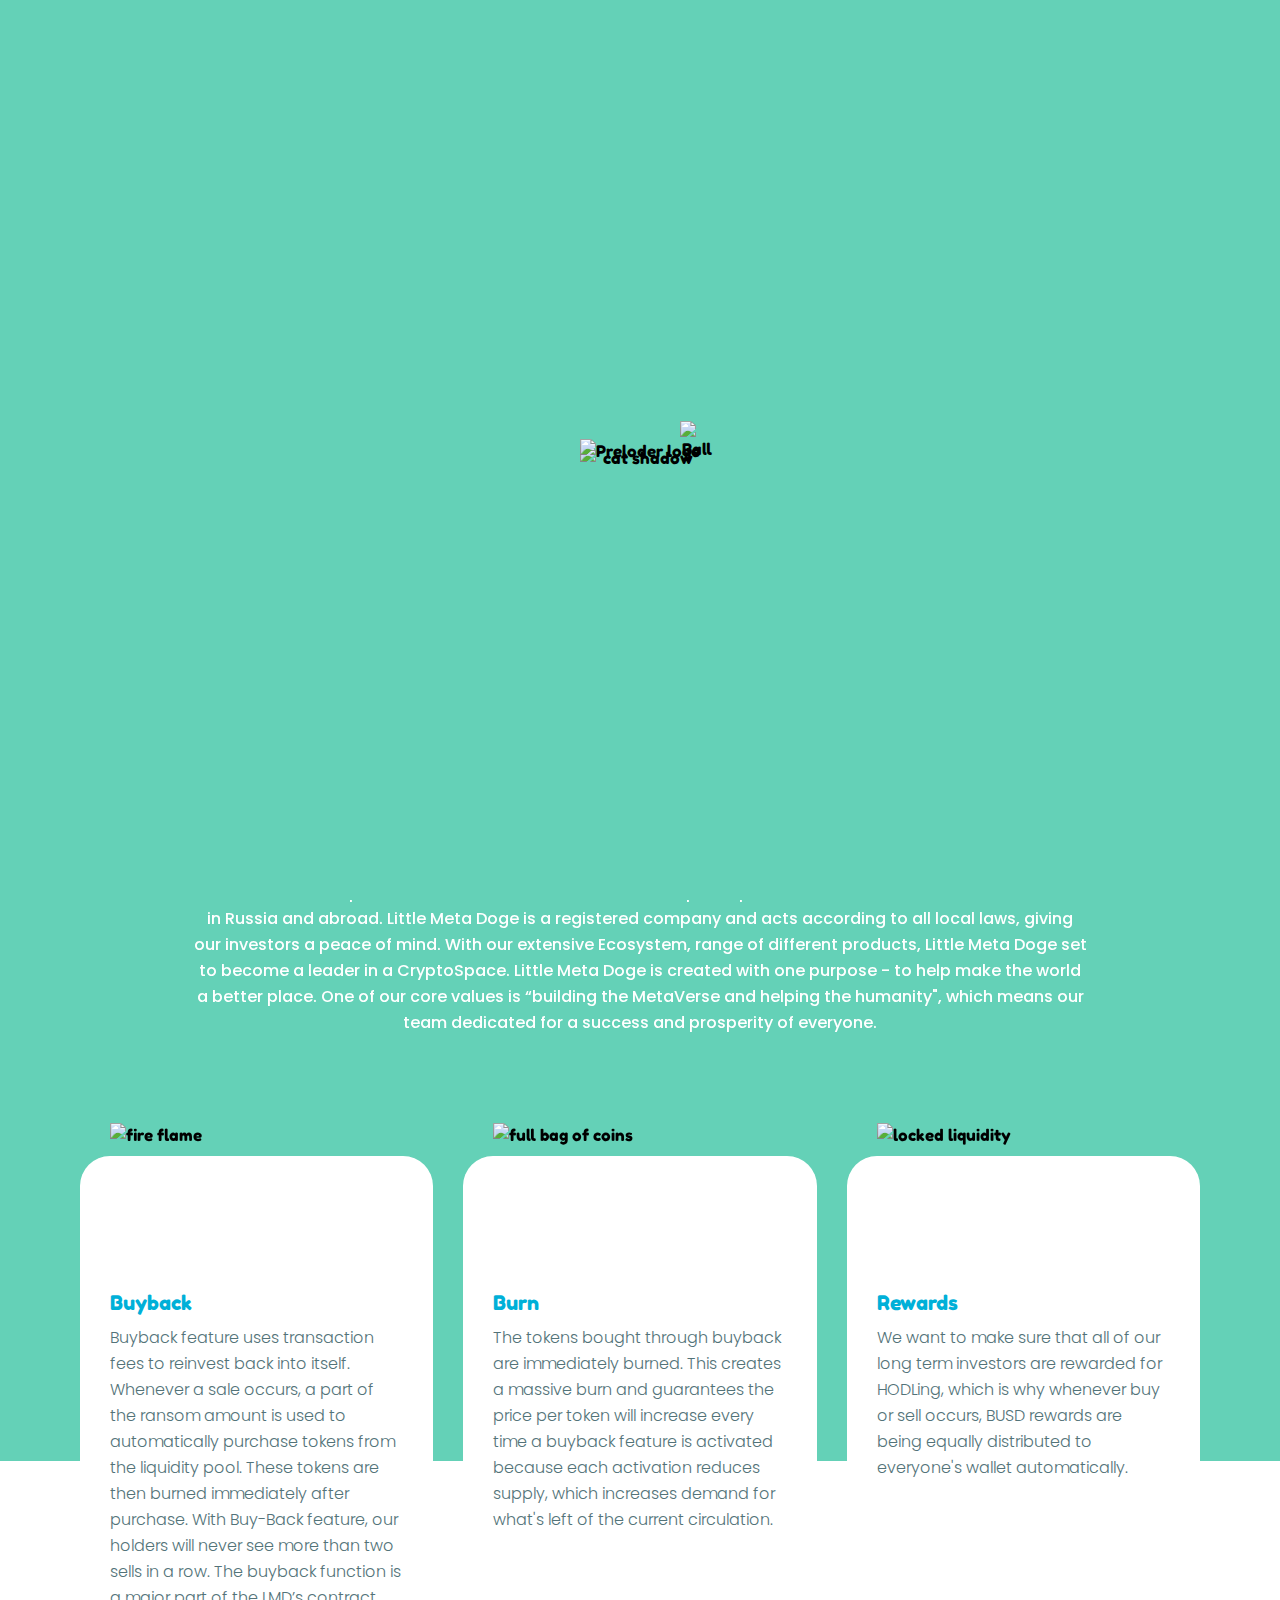
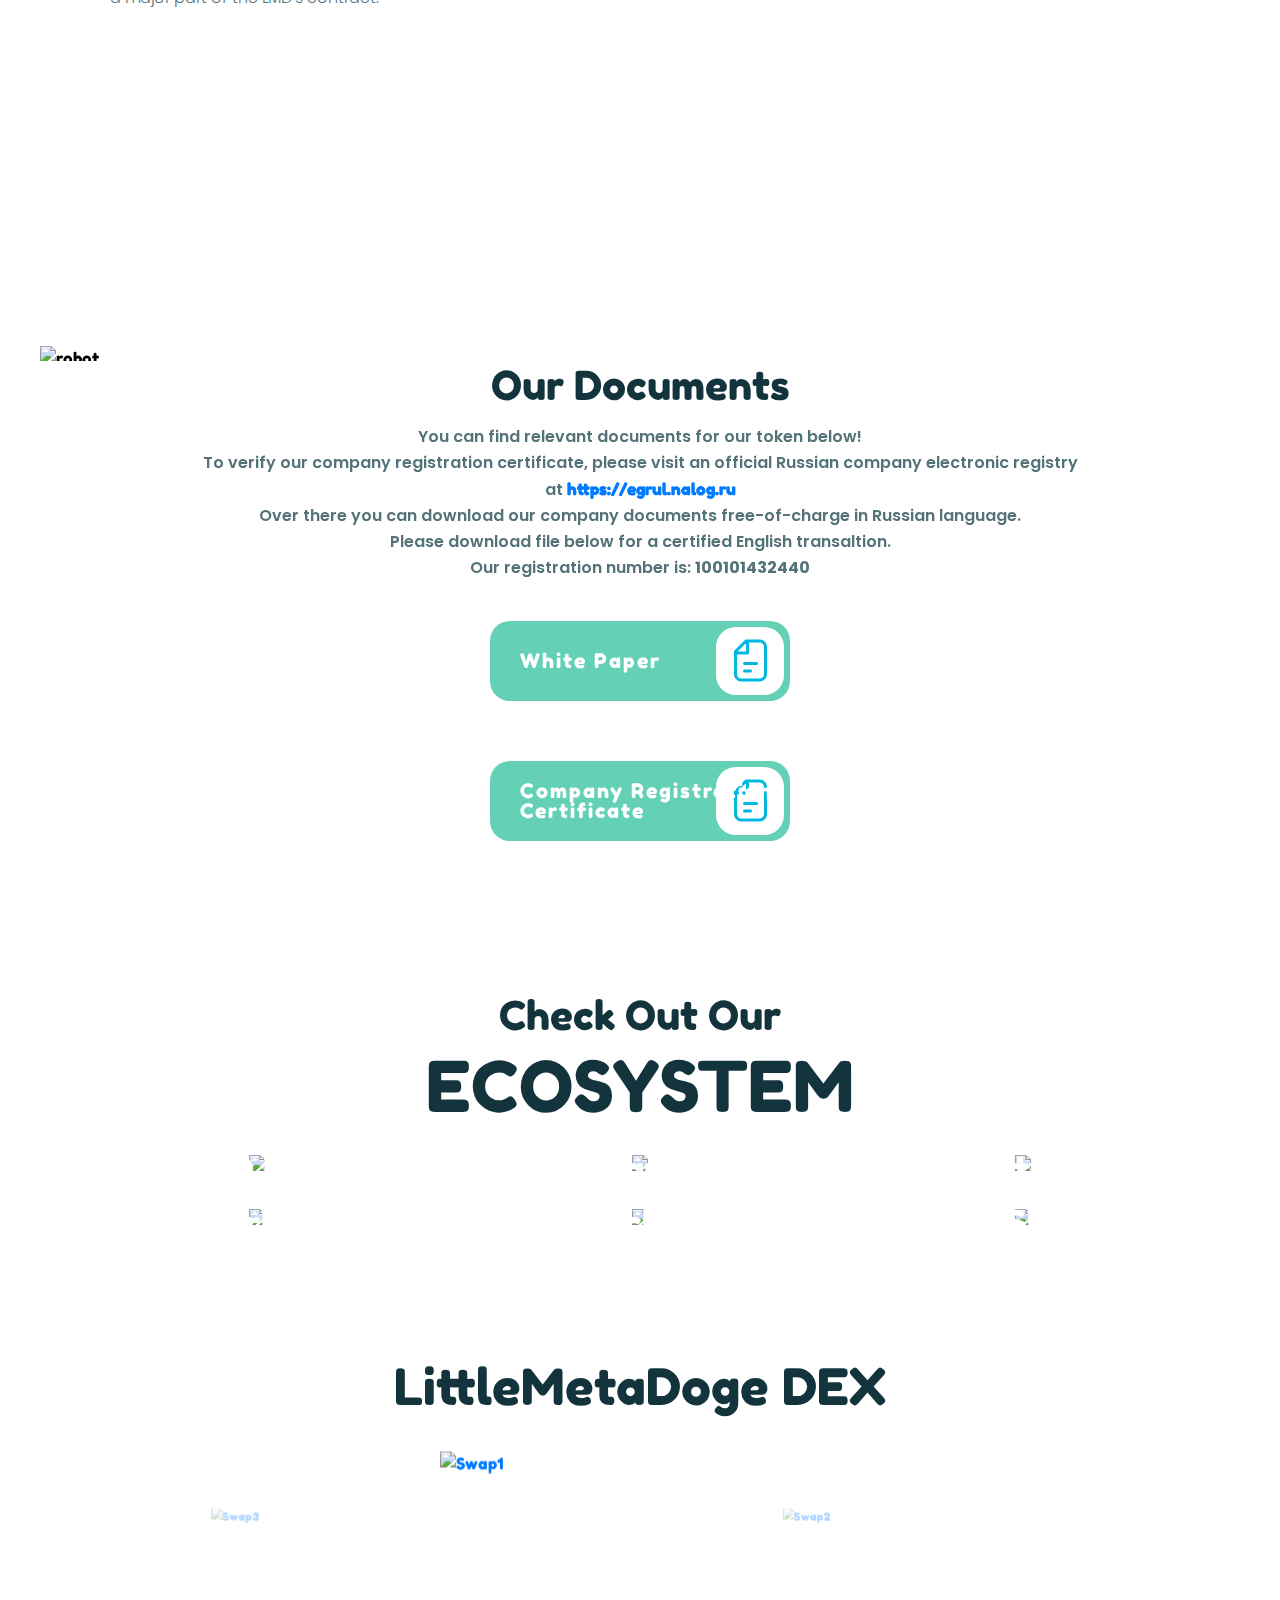
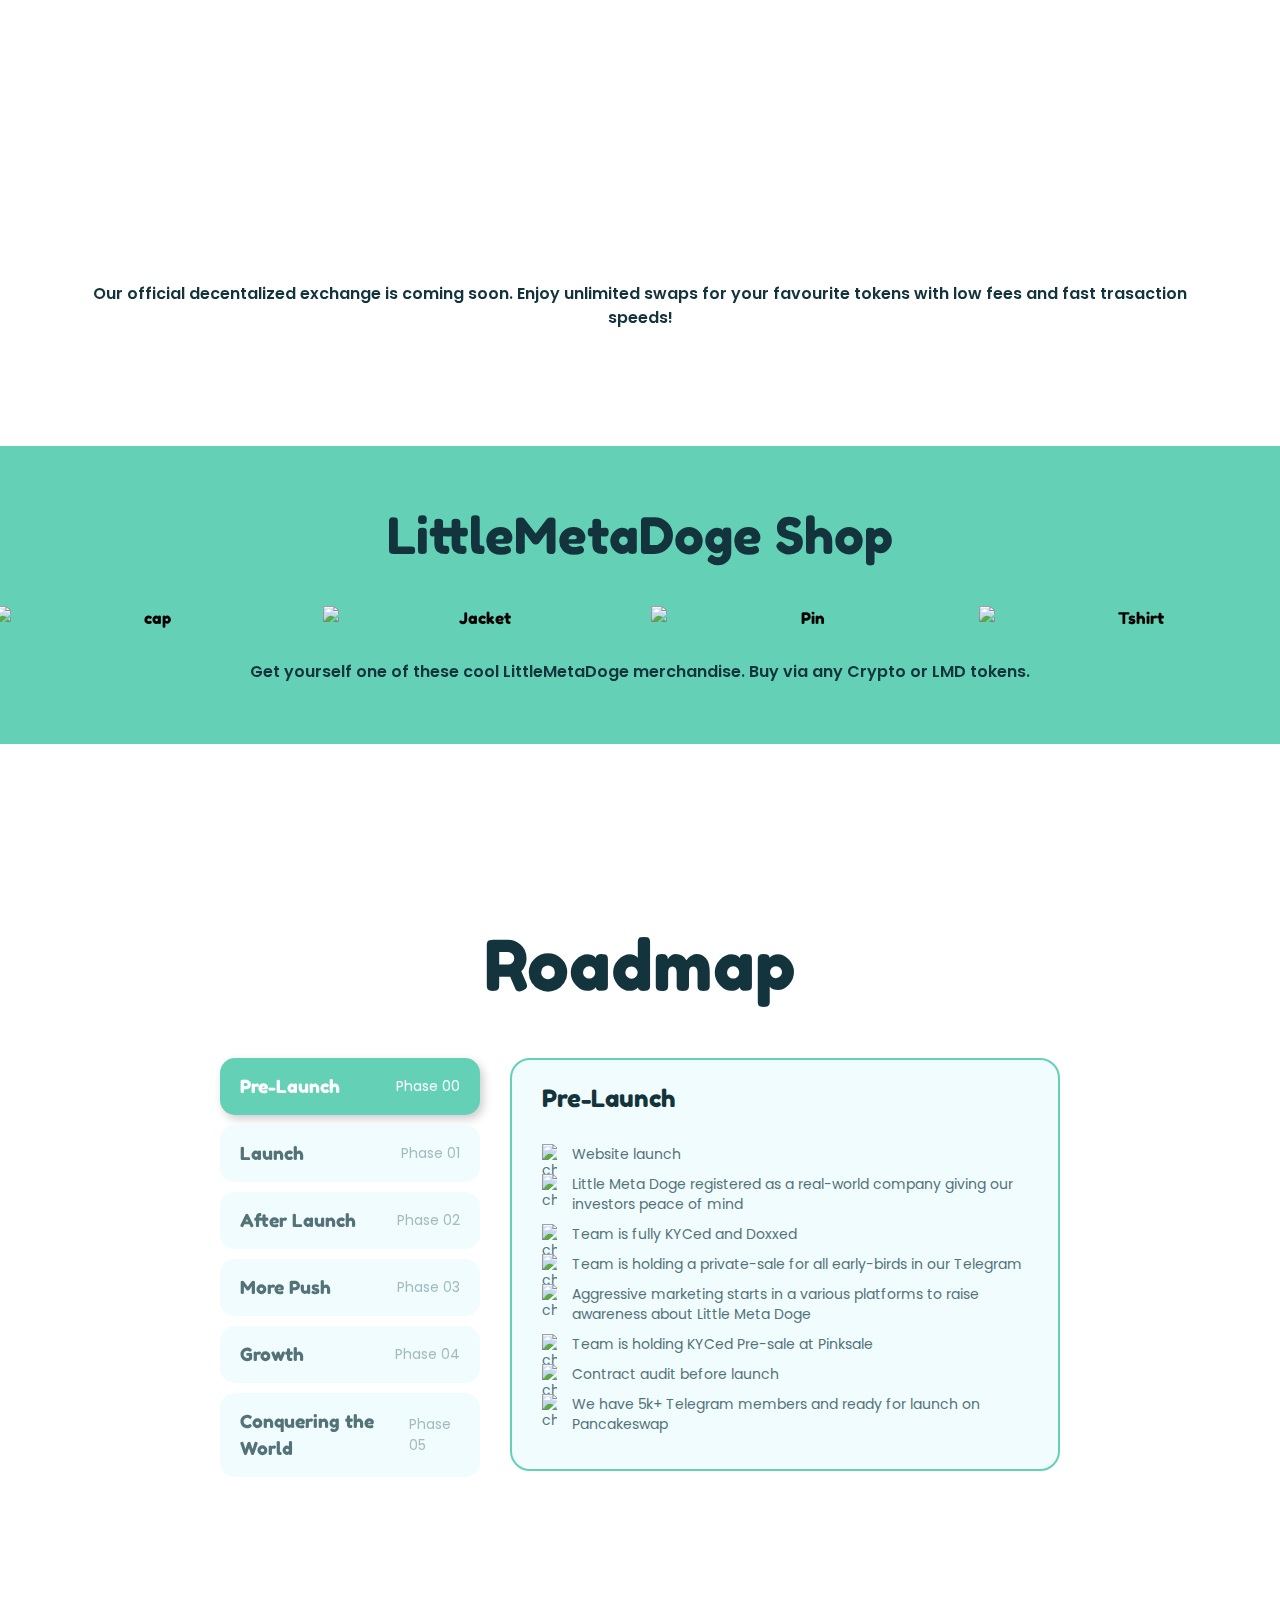
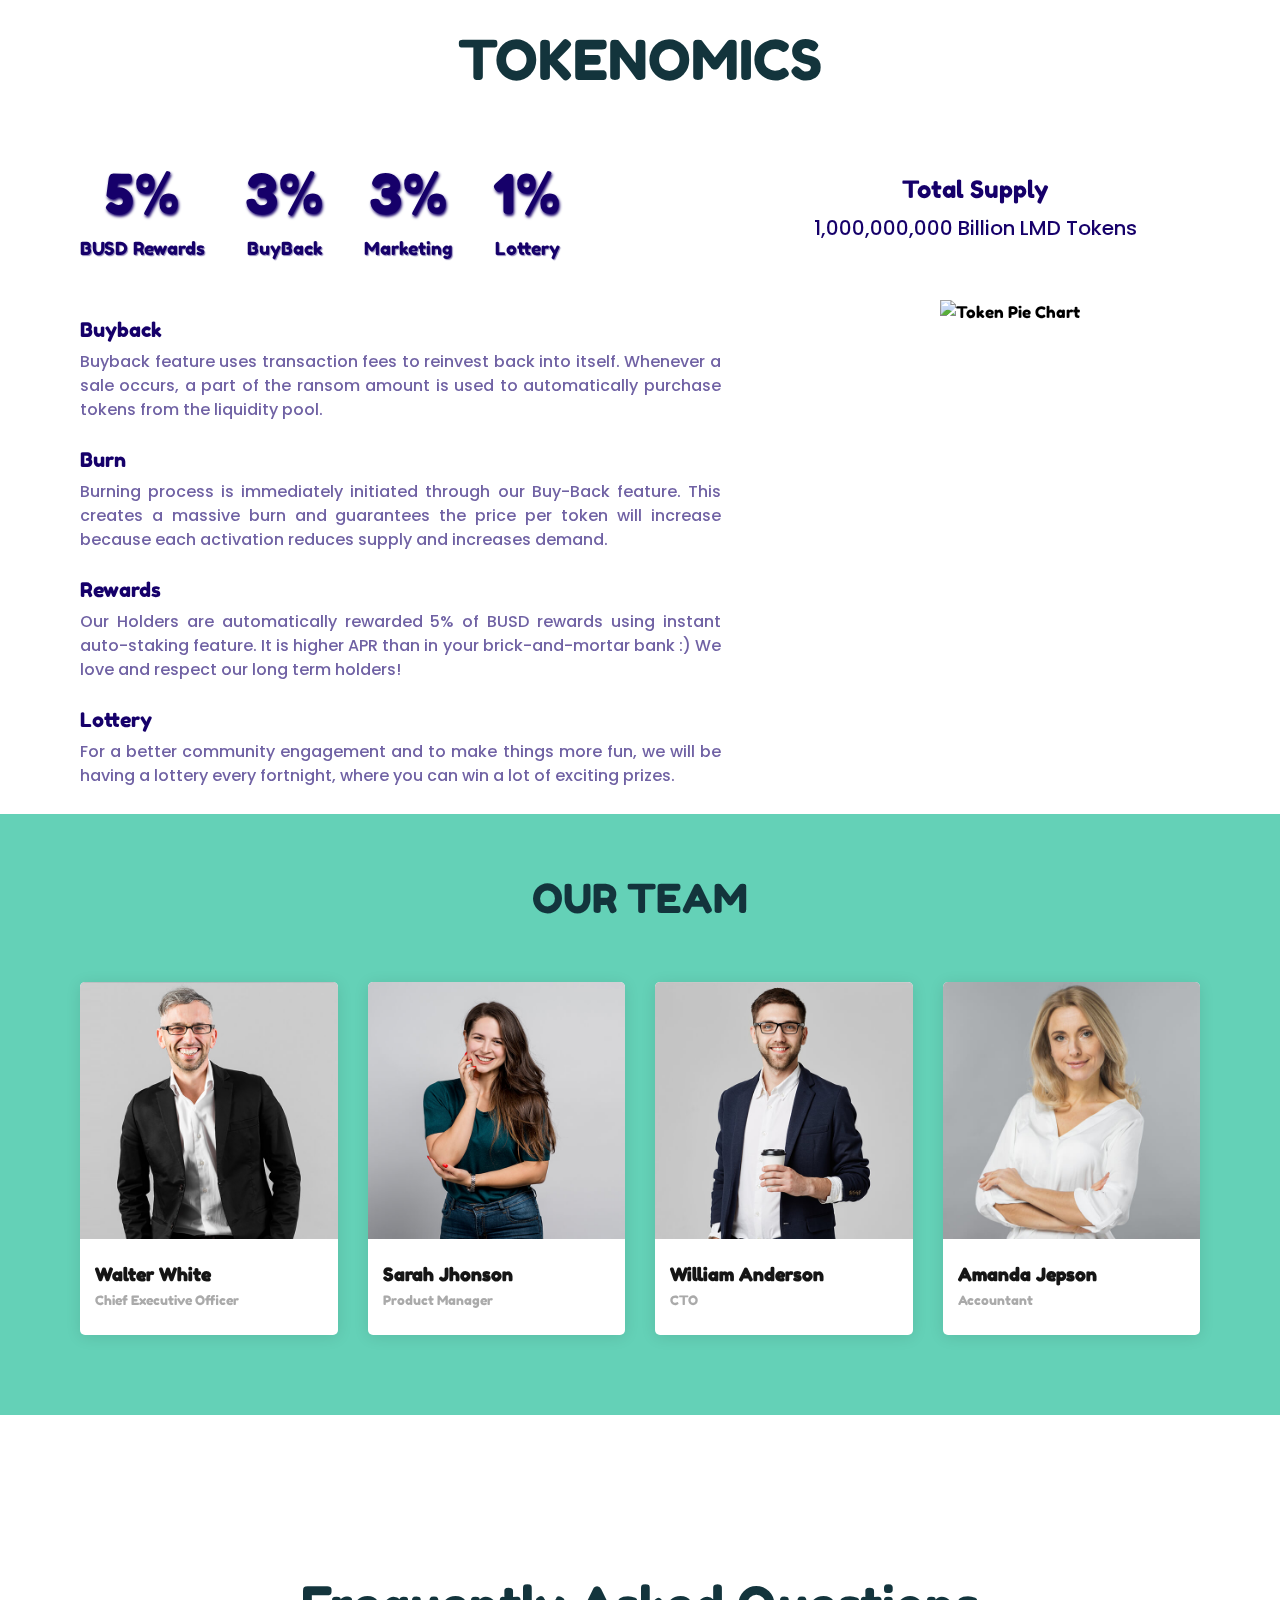
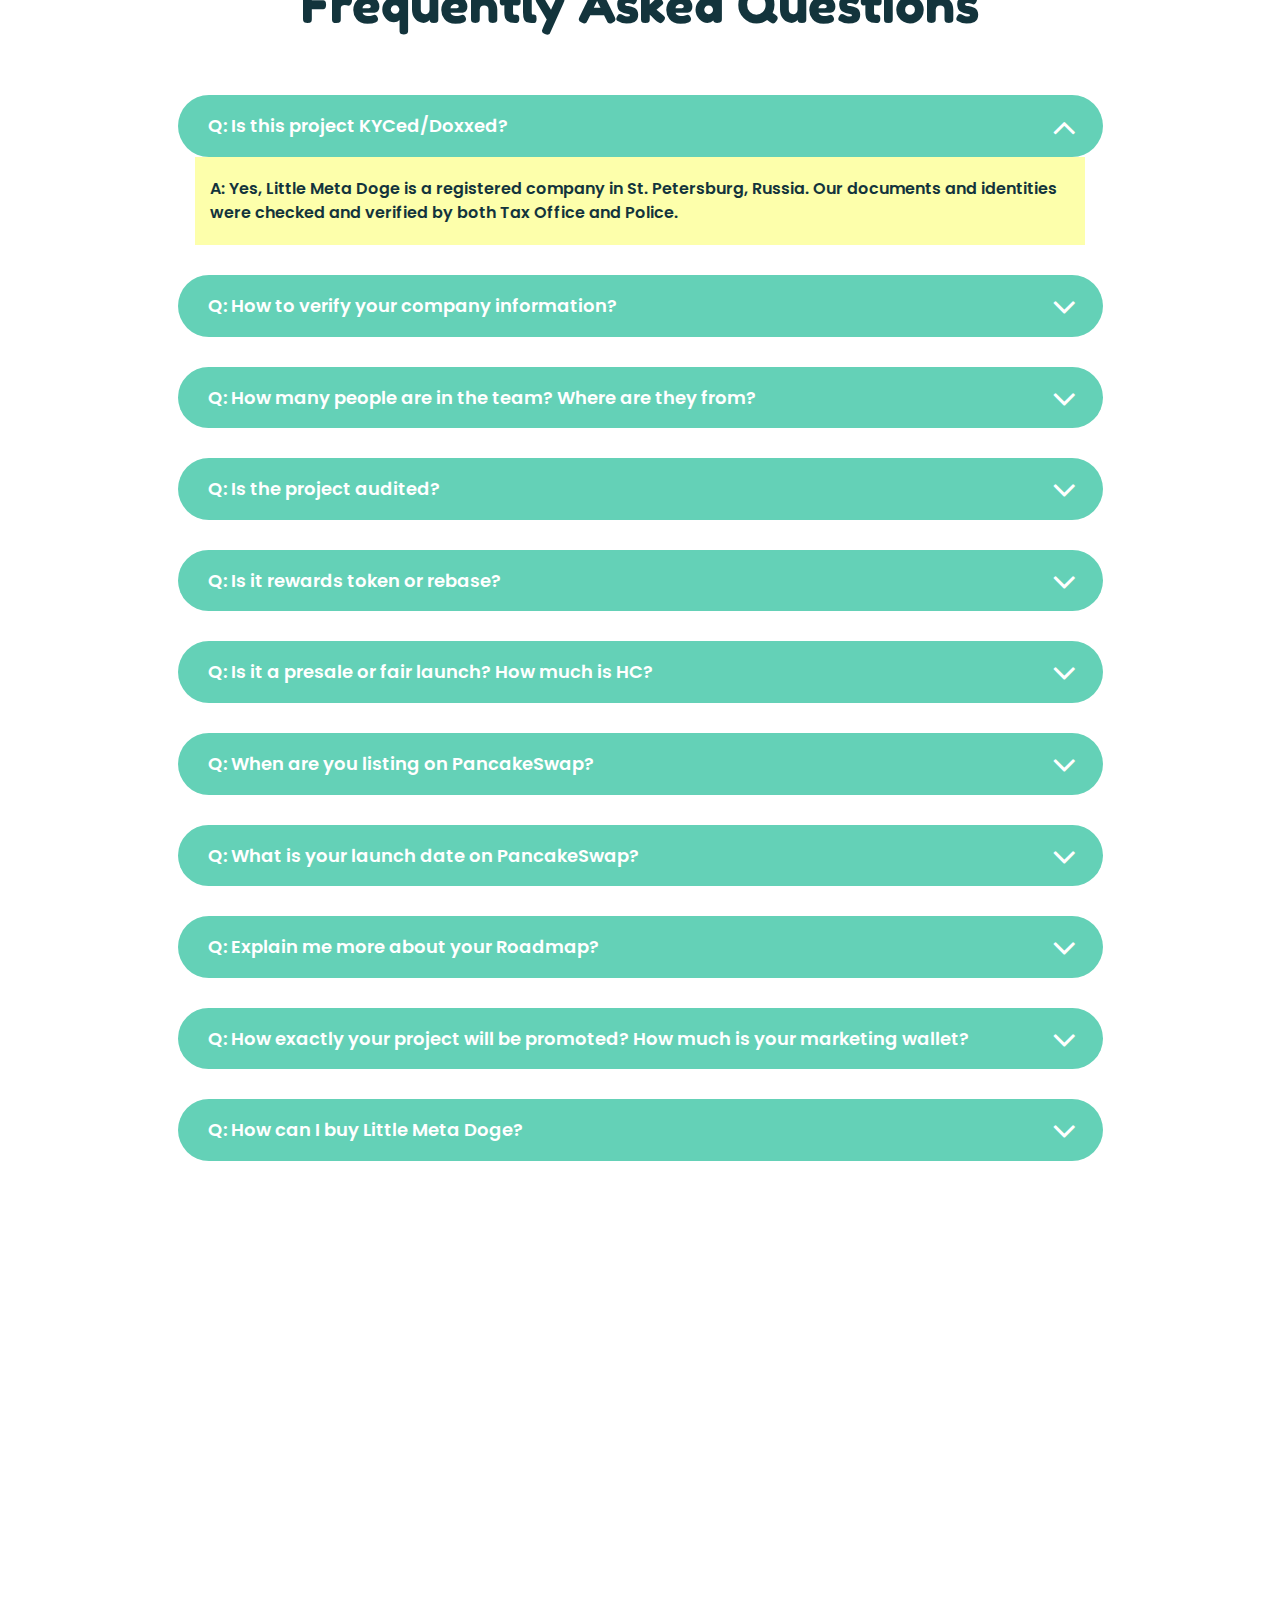
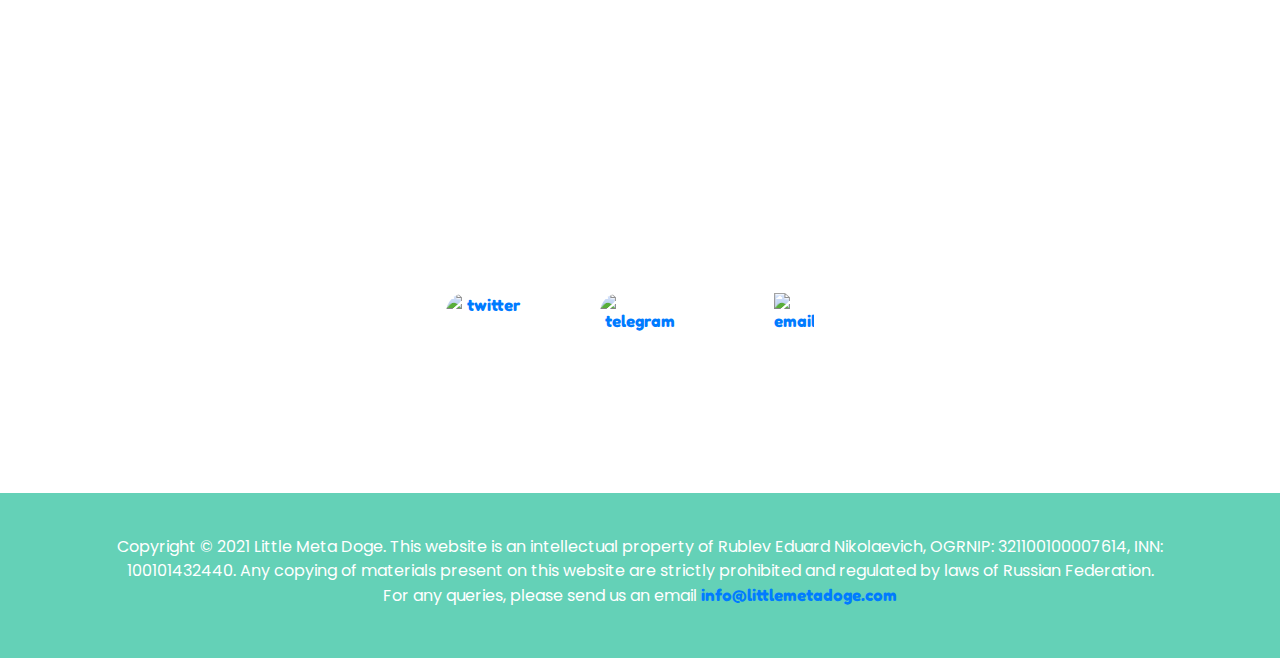
==== commit 103f7ae9: "Add files via upload" ====
--- a/index.htm
+++ b/index.htm
@@ -1,1119 +1,1046 @@
-﻿<!doctype html>
-<html lang="en">
-   <head>
-       
-      <!-- Required meta tags -->	
-      <meta charset="utf-8">
-      <meta name="viewport" content="width=device-width, initial-scale=1, shrink-to-fit=no">
-      <meta http-equiv="content-type" content="text/html; charset=UTF-8">
-      <meta name="description" content="Little Meta Doge is a hyper-deflationary token with a buyback and rewards function, that aims to revolutionise the MetaVerse and become no 1 cryptocurrency platform in no time!">
-      <meta name="keywords" content="Little Meta Doge">
-      <meta name="author" content="Title">
-	  
-       <link rel="icon" href="Assets/Front/img/favicon.jpg" type="img/jpg" sizes="16x16"> 
-      <!-- Bootstrap CSS -->	
-      <link rel="stylesheet" href="Assets/Front/css/bootstrap.min.css">
-      <!-- slick css link -->	
-      <link rel="stylesheet" type="text/css" href="Assets/Front/css/slick.css">
-      <link rel="stylesheet" type="text/css" href="Assets/Front/css/slick-theme.css">
-      <!-- custom css  -->	
-      <link rel="stylesheet" href="Assets/Front/css/style.css">
-      <link rel="stylesheet" href="Assets/Front/css/responsive.css">
-      <!-- fonts css -->	
-      <link rel="stylesheet" type="text/css" href="Assets/Front/fonts/font-awesome.css">
-      <link rel="stylesheet" type="text/css" href="Assets/Front/fonts/font/stylesheet.css">
-      <link rel="stylesheet" type="text/css" href="Assets/Front/css/animate.css">
-	  
-	  <!-- NFT slider css -->
-	  <link rel="stylesheet" type="text/css" href="Assets/Front/css/nft-slides.css">
-      <!-- fav icon  -->	
-      <link rel="icon" href="https://littlemetadoge.com/Assets/Front/img/fav.png" type="image/gif" sizes="16x16">
-      <script src="Assets/Front/js/jquery-1.10.2.js">
-	  </script>	<script src="Assets/Front/js/wow.min.js"></script>	
-		<script src="Assets/Front/js/slick.js"></script>
-	
-      <title>Little Meta Doge | Hyper-Deflationary | Meta Coin</title>
-      <script>		wow = new WOW({}).init();	</script>
-  <script type="application/ld+json">
-    {
-        "@context": "http://schema.org",
-        "@type": "service",
-        "name": "Little Meta Doge",
-        "url": "https://littlemetadoge.com/"
-    }
-</script>
-
-
-
-<style>
-.apnacarousel .apnacarousel-item {
-    overflow: hidden;
-}
-</style>
-
-
-		
-</head>
-   <body>
-   
-
-   
-      <!-- Preloader -->
-<div id="preloader">
-	<div id="ctn-preloader" class="ctn-preloader">
-		<div class="animation-preloader fade-in">
-			<div class="loader-wrapper">
-				<img src="Assets/Front/img/doge.png" class="img-fluid pre-move" alt="Preloder logo ">
-				<img src="Assets/Front/img/shadow.png" class="shadow_cat img-fluid" alt="cat shadow">	
-				<img src="Assets/Front/img/ball.png" class="smallball img-fluid" alt="Ball">	
-
-			</div>
-		</div>	
-	</div>
-</div>
-<!-- Preloader  end -->
-      <header id="header">
-         <div class="navigation-wrap start-header start-style">
-            <nav class="navbar navbar-expand-lg navbar-light">
-               <a class="navbar-brand " href="index.htm">						<img src="Assets/Front/img/logo.png" alt="logo" class="img-fluid"></a><!-- toggle button  --><button class="navbar-toggler" type="button" data-toggle="collapse" data-target="#navbarSupportedContent" aria-controls="navbarSupportedContent" aria-expanded="false" aria-label="Toggle navigation">	<span class="navbar-toggler-icon"></span></button>
-               <div class="collapse navbar-collapse" id="navbarSupportedContent">
-                  <ul class="navbar-nav mx-auto menu__list">
-                     <li class="nav-item ">	<a class="nav-link active" href="#banner">HOME</a></li>
-                     <li class="nav-item ">	<a class="nav-link" href="#why_led">ABOUT US</a></li>                   
-                     <li class="nav-item">	<a class="nav-link" href="#our_doc">DOCUMENTS</a></li>
-                     <li class="nav-item">	<a class="nav-link" href="#ecosystem">ECOSYSTEM</a></li>
-                     <li class="nav-item">	<a class="nav-link" href="#roadmap">ROADMAP </a></li>
-                     
-                     <li class="nav-item">	<a class="nav-link" href="#tokenomicss">TOKENOMICS </a></li>
-                     <li class="nav-item">	<a class="nav-link" href="#team">TEAM </a></li>
-		     <li class="nav-item">	<a class="nav-link" href="#faq_sections">FAQ</a></li>
-                     
-                     <li class="nav-item nav_btn">	<a class="nav-link" href="https://pancakeswap.finance">Buy</a></li>
-                  </ul>
-                  <!--navbar-nav  end -->					
-               </div>
-               <!--collapse  end -->				
-            </nav>
-            <!--navbar  end -->			
-         </div>
-         <!-- navigation-wrap end -->			<!-- container-fluid end -->	
-      </header>
-      <!-- header end -->	
-      <div class="body_content hhh">
-         <!--==  banner section code here    ==================-->	
-         <section id="banner" class="banner">
-            <div class="container-fluid inner">
-               <div class="row ">
-                  <div class="col-md-7">
-                     <div class="bnr_image"><img src="Assets/Front/img/banner.png" class="user img-fluid" alt="dog image"></div>
-                     <!-- bnr_image end  -->				
-                  </div>
-                  <!-- col end  -->				
-                  <div class="col-md-5">
-                     <div class="bnr_txt">
-                        <h2>Welcome to</h2>
-                        <span class="txt_image"><img src="Assets/Front/img/stroke_txt.svg" class="img-fluid" alt="text with stroke"></span>	
-								<h4>Revolutionise a MetaVerse</h4>
-                        <p>LittleMetaDoge is one of the most revolutionary new crypto projects to date, integrating metaverse with cryptocurrencies for a more impactful future.</p>
-						<p>With LittleMetaDoge's professional team, clear roadmap and auspicious track record, this project is aiming to become one of cryptocurrency's biggest players in no time! Don't miss out on owning your very own LBD tokens before our rocket blast off to the sky! </p>
-                        					
-                        
-                        <!-- copy_code end  -->						
-                        <div class="socials_icons">
-                           <ul>
-                              <li>
-                                 <a href="https://t.me/littlemetadoge" rel="noopener noreferrer" target="_blank" class="external">
-                                    <span><img src="Assets/Front/img/telegram.svg" class="icon_top img-fluid" alt="telegram"><img src="Assets/Front/img/telegram.svg" class="icon_bottom img-fluid" alt="telegram">									</span>										
-                                    <h6>Telegram</h6>
-                                 </a>
-                              </li>
-                              <li>
-                                 <a href="https://twitter.com/littlemetadoge" rel="noopener noreferrer" target="_blank" class="external">
-                                    <span><img src="Assets/Front/img/twitter.svg" class="icon_top img-fluid" alt="twitter">											<img src="Assets/Front/img/twitter.svg" class="icon_bottom img-fluid" alt="twitter">										</span>											
-                                    <h6>Twitter</h6>
-                                 </a>
-                              </li>
-                              
-                              
-                           </ul>
-                        </div>
-                        <!-- social icons end  --> 					
-                     </div>
-                     <!-- bnr_txt end  -->				
-                  </div>
-                  <!-- col end  -->							
-               </div>
-               <!-- row end  -->		
-            </div>
-            <!-- container end  -->		
-            <div class="bnr_after_image">			<img src="Assets/Front/img/right1.png" alt="coin image " class="img-fluid">		</div>
-         </section>
-         <!-- banner end  -->	<!-- rewards in ypour wallet section code  -->	
-         <section id="why_led" class="rewards">
-            <div class="container-fluid">
-                
-               <div class="t_head">
-                  <h2 class="sub_heading">Little Meta Doge is a hyper-deflationary token with a buyback and rewards function, that aims to revolutionise the MetaVerse and become no 1 cryptocurrency platform in no time.</h2>
-                  <p>Project was created by an experienced blockchain enthusiast, Eduard Rublev, based in Russia. Eduard was one of core members in a famous SilkRoad forum and one of the earliest adopter of Bitcoin.
-                   Little Meta Doge is a registered company and acts according to all local laws, giving our investors a peace of mind.
-
-				With our extensive Ecosystem, range of different products, Little Meta Doge set to become a leader in a CryptoSpace. Little Meta Doge is created with one purpose - to help make the world a better place. One of our core values is “building the MetaVerse and helping the humanity", which means our team dedicated for a success and prosperity of everyone.
-
-				</p>
-               </div>
-              <div class="rewards_bxs">
-                  <div class="row">
-                     <div class="col-lg-4 col-md-12">
-                        <div class="hovr_box">
-                           <span class="img"><img src="Assets/Front/img/buyback.svg" alt="fire flame" class="img-fluid"></span>							
-                           <h5>Buyback</h5>
-                           <p>Buyback feature uses transaction fees to reinvest back into itself. Whenever a sale occurs, a part of the ransom amount is used to automatically purchase tokens from the liquidity pool. These tokens are then burned immediately after purchase. With Buy-Back feature, our holders will never see more than two sells in a row. The buyback function is a major part of the LMD’s contract.</p>
-                        </div>
-                     </div>
-                     <!-- col end  -->					
-                     <div class="col-lg-4 col-md-12">
-                        <div class="hovr_box">
-                           <span class="img"><img src="Assets/Front/img/burn.svg" alt="full bag of coins" class="img-fluid"></span>							
-                           <h5>Burn</h5>
-                           <p>The tokens bought through buyback are immediately burned. This creates a massive burn and guarantees the price per token will increase every time a buyback feature is activated because each activation reduces supply, which increases demand for what's left of the current circulation.</p>
-                          
-                        </div>
-                     </div>
-                     <!-- col end  -->					
-                     <div class="col-lg-4 col-md-12">
-                        <div class="hovr_box">
-                           <span class="img"><img src="Assets/Front/img/locked.svg" alt="locked liquidity" class="img-fluid"></span>							
-                           <h5>Rewards</h5>
-                           <p>We want to make sure that all of our long term investors are rewarded for HODLing, which is why whenever buy or sell occurs, BUSD rewards are being equally distributed to everyone's wallet automatically.</p>
-                        </div>
-                     </div>
-                     <!-- col end  -->								
-                  </div>
-                  <!-- row end  -->			
-               </div>
-               <!-- rewards box end  -->		
-            </div>
-            <!-- container fluid end  -->		
-            <div class="wavw_img">
-               <svg width="1921" height="944" viewbox="0 0 1921 944" fill="none" xmlns="http://www.w3.org/2000/svg">
-                  <path d="M1694 730.649C1741.96 634.207 1872 647.347 1921 663.442V268H0V720.536C8.5 720.101 32 724.19 58 744.025C90.5 768.82 140.5 765.232 199 756.749C257.5 748.267 298.5 767.189 321 797.53C343.5 827.871 362.5 862.453 421.5 867.347C480.5 872.241 542.5 857.233 613 851.687C669.4 847.25 696.167 870.501 702.5 882.681C742.9 945.581 821.333 947.822 855.5 941.079C905 927.051 958 914.327 986.5 928.356C1013.97 941.877 1051 919.982 1054 916.284L1073 902.582C1103 874.198 1136.5 877.135 1161 885.291C1180.6 891.816 1200.83 895.187 1208.5 896.057C1261 898.341 1272 859.844 1275.5 832.439C1278.3 810.515 1287 798.509 1291 795.246C1327 756.097 1403.67 768.494 1437.5 779.586L1447 782.197C1502.67 803.511 1633 853.319 1694 730.649Z" fill="#F7A528"></path>
-                  <path d="M1694 721.649C1741.96 625.207 1872 638.347 1921 654.442V259H0V711.536C8.5 711.101 32 715.19 58 735.025C90.5 759.82 140.5 756.232 199 747.749C257.5 739.267 298.5 758.189 321 788.53C343.5 818.871 362.5 853.453 421.5 858.347C480.5 863.241 542.5 848.233 613 842.687C669.4 838.25 696.167 861.501 702.5 873.681C742.9 936.581 821.333 938.822 855.5 932.079C905 918.051 958 905.327 986.5 919.356C1013.97 932.877 1051 910.982 1054 907.284L1073 893.582C1103 865.198 1136.5 868.135 1161 876.291C1180.6 882.816 1200.83 886.187 1208.5 887.057C1261 889.341 1272 850.844 1275.5 823.439C1278.3 801.515 1287 789.509 1291 786.246C1327 747.097 1403.67 759.494 1437.5 770.586L1447 773.197C1502.67 794.511 1633 844.319 1694 721.649Z" fill="white"></path>
-                  <path id="last_bg" d="M1694 701.649C1741.96 605.207 1872 618.347 1921 634.442V0H0V691.536C8.5 691.101 32 695.19 58 715.025C90.5 739.82 140.5 736.232 199 727.749C257.5 719.267 298.5 738.189 321 768.53C343.5 798.871 362.5 833.453 421.5 838.347C480.5 843.241 542.5 828.233 613 822.687C669.4 818.25 696.167 841.501 702.5 853.681C742.9 916.582 821.333 918.822 855.5 912.079C905 898.05 958 885.327 986.5 899.355C1013.97 912.877 1051 890.982 1054 887.284L1073 873.582C1103 845.198 1136.5 848.135 1161 856.291C1180.6 862.816 1200.83 866.187 1208.5 867.057C1261 869.341 1272 830.844 1275.5 803.439C1278.3 781.515 1287 769.509 1291 766.246C1327 727.097 1403.67 739.494 1437.5 750.586L1447 753.197C1502.67 774.511 1633 824.319 1694 701.649Z" fill="#00B7DF"></path>
-               </svg>
-               <img src="Assets/Front/img/robot.png" alt="robot" class="robot_img img-fluid vert-move"><img src="Assets/Front/img/aeropalne.png" alt="robot" class="aeroplane img-fluid vert-move">				
-            </div>
-         </section>
-         <!-- rewards in ypour wallet section end code  -->		<!-- our documens section-->
-
-
-		 
-         <section id="our_doc" class="our_doc">
-            <div class="container-fluid">
-               <div class="t_head tl">
-                  <h2 class="sub_heading">Our Documents</h2>
-                  <p>You can find relevant documents for our token below!
-<br>To verify our company registration certificate, please visit an official Russian company electronic registry at https://www.nalog.gov.ru Over there you can download our company documents free-of-charge in Russian language.
-Please download file below for a certified English transaltion. Our regitration number is: 000000 </p>
-                  <a target="blank" href="doc/LMD-Whitepaper-November.pdf" class="doc_btn">
-                     <span class="txt">White Paper</span>					
-                     <span class="i">
-                        <svg width="33" height="43" viewbox="0 0 33 43" fill="none" xmlns="http://www.w3.org/2000/svg">
-                           <path d="M10.5 24.5385H22.5" stroke="#00B7DF" stroke-width="3" stroke-linecap="round"></path>
-                           <path d="M10.5 32.0385H16.5" stroke="#00B7DF" stroke-width="3" stroke-linecap="round"></path>
-                           <path d="M1.50005 12.5385L0.439389 11.4779C0.158086 11.7592 5.04255e-05 12.1407 4.94719e-05 12.5385L1.50005 12.5385ZM12 2.03857V0.538574C11.6022 0.538574 11.2207 0.696609 10.9394 0.977914L12 2.03857ZM31.5 8.03856H30H31.5ZM31.5 35.0385H33H31.5ZM1.5 35.0385H3H1.5ZM13.5 14.0385V15.5385C14.3284 15.5385 15 14.867 15 14.0385H13.5ZM1.50005 14.0385L4.56572e-05 14.0385V14.0385L1.50005 14.0385ZM2.56071 13.5992L13.0607 3.09923L10.9394 0.977914L0.439389 11.4779L2.56071 13.5992ZM7.49998 42.5385H25.5V39.5385H7.49998V42.5385ZM30 8.03856L30 35.0385H33L33 8.03856H30ZM7.49998 39.5385C5.01471 39.5385 2.99999 37.5237 3 35.0385L0 35.0385C-1.04904e-05 39.1806 3.35785 42.5385 7.49998 42.5385V39.5385ZM25.5 42.5385C29.6421 42.5385 33 39.1806 33 35.0385H30C30 37.5238 27.9853 39.5385 25.5 39.5385V42.5385ZM25.5 3.53857C27.9853 3.53857 30 5.55329 30 8.03856H33C33 3.89643 29.6421 0.538574 25.5 0.538574V3.53857ZM12 3.53857H13.5V0.538574H12V3.53857ZM13.5 3.53857H25.5V0.538574H13.5V3.53857ZM4.94719e-05 12.5385L4.56572e-05 14.0385L3.00005 14.0385L3.00005 12.5385L4.94719e-05 12.5385ZM4.56572e-05 14.0385L0 35.0385L3 35.0385L3.00005 14.0385L4.56572e-05 14.0385ZM12 2.03857V14.0385H15V2.03857H12ZM13.5 12.5385H1.50005V15.5385H13.5V12.5385Z" fill="#00B7DF"></path>
-                        </svg>
-                     </span>
-                  </a>
-               </div>
-
-<a target="blank" href="doc/LMD-Whitepaper-November.pdf" class="doc_btn">
-                     <span class="txt">Company Registration Certificate</span>					
-                     <span class="i">
-                        <svg width="33" height="43" viewbox="0 0 33 43" fill="none" xmlns="http://www.w3.org/2000/svg">
-                           <path d="M10.5 24.5385H22.5" stroke="#00B7DF" stroke-width="3" stroke-linecap="round"></path>
-                           <path d="M10.5 32.0385H16.5" stroke="#00B7DF" stroke-width="3" stroke-linecap="round"></path>
-                           <path d="M1.50005 12.5385L0.439389 11.4779C0.158086 11.7592 5.04255e-05 12.1407 4.94719e-05 12.5385L1.50005 12.5385ZM12 2.03857V0.538574C11.6022 0.538574 11.2207 0.696609 10.9394 0.977914L12 2.03857ZM31.5 8.03856H30H31.5ZM31.5 35.0385H33H31.5ZM1.5 35.0385H3H1.5ZM13.5 14.0385V15.5385C14.3284 15.5385 15 14.867 15 14.0385H13.5ZM1.50005 14.0385L4.56572e-05 14.0385V14.0385L1.50005 14.0385ZM2.56071 13.5992L13.0607 3.09923L10.9394 0.977914L0.439389 11.4779L2.56071 13.5992ZM7.49998 42.5385H25.5V39.5385H7.49998V42.5385ZM30 8.03856L30 35.0385H33L33 8.03856H30ZM7.49998 39.5385C5.01471 39.5385 2.99999 37.5237 3 35.0385L0 35.0385C-1.04904e-05 39.1806 3.35785 42.5385 7.49998 42.5385V39.5385ZM25.5 42.5385C29.6421 42.5385 33 39.1806 33 35.0385H30C30 37.5238 27.9853 39.5385 25.5 39.5385V42.5385ZM25.5 3.53857C27.9853 3.53857 30 5.55329 30 8.03856H33C33 3.89643 29.6421 0.538574 25.5 0.538574V3.53857ZM12 3.53857H13.5V0.538574H12V3.53857ZM13.5 3.53857H25.5V0.538574H13.5V3.53857ZM4.94719e-05 12.5385L4.56572e-05 14.0385L3.00005 14.0385L3.00005 12.5385L4.94719e-05 12.5385ZM4.56572e-05 14.0385L0 35.0385L3 35.0385L3.00005 14.0385L4.56572e-05 14.0385ZM12 2.03857V14.0385H15V2.03857H12ZM13.5 12.5385H1.50005V15.5385H13.5V12.5385Z" fill="#00B7DF"></path>
-                        </svg>
-                     </span>
-                  </a>
-               </div>
-              
-         
-         <!-- popup for video  -->
-         <section id="ecosystem" class="COSYSTEM"> 
-         <div class="container-fluid">  
-         <div class="row">
-         <div class="col-12">     
-         <span>Check Out Our</span>
-         <h4>ECOSYSTEM</h4>
-         </div>
-         </div>
-         <div class="row">
-         <div class="col-12 col-sm-12 col-md-6 col-lg-4">
-         <div class="main-checks">
-         <div class="wqqqdd">
-         <img src="Assets/Front/img/swapchart.png">     
-         <a target="blank" href="https://litllemetadoge.com/"><h5>LMD DEX</h5></a>
-         </div>
-         </div>     
-         </div>
-         <div class="col-12 col-sm-12 col-md-6 col-lg-4">
-         <div class="main-checks">
-         <div class="wqqqdd">
-         <img src="Assets/Front/img/farm.png">     
-         <a target="blank" href="https://littlemetadoge.com/"><h5>Yield Farm and Staking</h5></a>
-         </div>
-         </div>     
-         </div>
-         <div class="col-12 col-sm-12 col-md-6 col-lg-4">
-         <div class="main-checks">
-         <div class="wqqqdd">
-         <img src="Assets/Front/img/lottery.png">     
-         <a target="blank" href="https://litllemetadoge.com"><h5>lottery</h5></a>
-         </div>
-         </div>     
-         </div>
-         <div class="col-12 col-sm-12 col-md-6 col-lg-4">
-         <div class="main-checks">
-         <div class="wqqqdd">
-         <img src="Assets/Front/img/NFTDOGSWAP.png">     
-         <a target="blank" href="https://littlemetadoge.com"><h5>NFT Marketplace</h5></a>
-         </div>
-         </div>     
-         </div>
-         <div class="col-12 col-sm-12 col-md-6 col-lg-4">
-         <div class="main-checks">
-         <div class="wqqqdd">
-         <img src="Assets/Front/img/games.png">     
-         <a target="blank" href="https://littlemetadoge.com"><h5>P2E Blockchain Video Games</h5></a>
-         </div>
-         </div>     
-         </div>
-         <div class="col-12 col-sm-12 col-md-6 col-lg-4">
-         <div class="main-checks">
-         <div class="wqqqdd">
-         <img src="Assets/Front/img/shopcuppp.png">     
-         <a target="blank" href="https://littlemetadoge.com"><h5>LMD Shop & Accessories</h5></a>
-         </div>
-         </div>     
-         </div>
-         </div>
-         </div>
-        </section>     
-         
-        
-		<!-- nft slider code here -->
-		 <section class="nft_slides">
-			<div class="container-fluid">
-				<h2 class="sub_heading">LittleMeta<span class="y_clr">Doge</span> DEX</h2>
-				<div class="apnacarousel" id="demo-apna-carousel">
-					
-					<a class="apnacarousel-item" href=" https://littlemetadoge.com/ "><img alt="Swap1" src="Assets/Front/img/lmdswap2.png"></a> 
-					<a class="apnacarousel-item" href=" https://litllemetadoge.com/ "><img alt="Swap2" src="Assets/Front/img/lmdswap3.png"></a> 
-					<a class="apnacarousel-item" href=" https://litllemetadoge.com/ "><img alt="Swap3" src="Assets/Front/img/lmdswap.png"></a> 
-					
-					
-				</div> 
-				<p>Our official decentalized exchange is coming soon. Enjoy unlimited swaps for your favourite tokens with low fees and fast trasaction speeds!</p>
-			</div><!--	container end--> 
-		 </section>
-		 <!-- nft slider code here -->
-		 
-		 <!-- merch  slider code here -->
-		 <section class="nft_slides mrch_s">
-				<div class="container-fluid">
-					<h2 class="sub_heading">LittleMeta<span class="y_clr">Doge</span> Shop</h2>
-					</div>
-				
-			 <div class="regular slider">
-				<div>
-				  <img src="Assets/Front/img/cupu.png" alt="cap" class="img-fluid">
-				</div>
-				<div>
-				  <img src="Assets/Front/img/recyclebag.png" alt="Jacket" class="img-fluid">
-				</div>
-				
-				<div>
-				  <img src="Assets/Front/img/KEYRINGS09.png" alt="Pin" class="img-fluid">
-				</div>
-				
-				<div>
-				 <img src="Assets/Front/img/Tshirt.png" alt="Tshirt" class="img-fluid">
-				</div>
-			  </div>
-			  <p>Get yourself one of these cool LittleMetaDoge merchandise. Buy via any Crypto or LMD tokens.</p>
-
-		 </section>
-		 <!-- merch slider code here -->
-		 
-		 
-		 
-		 
-         <section id="roadmap" class="pawboard">
-            <div class="container-fluid">
-               <!-- <span class="tp">Paw Board</span>			 -->
-               <h2 class="sub_heading">Paw Board <span>(note: check mark does not mean completed or not completed)</span> </h2>
-               <div class="v_tabs">
-                  <div class="naccs">
-                     <div class="row">
-                        <div class="col-md-4 gc gc--1-of-3">
-                           <div class="menu">
-                              <div class="active"><span class="oo">Birth</span><span class="tw">Phase 01</span></div>
-                              <div><span class="oo">Crawl</span><span class="tw">Phase 02</span></div>
-                              <div><span class="oo">Walk</span><span class="tw">Phase 03</span></div>
-                              <div><span class="oo">Run</span><span class="tw">Phase 04</span></div>
-                              <div><span class="oo">Jump</span><span class="tw">Phase 05</span></div>
-                              <div><span class="oo">Moon</span><span class="tw">Phase 06</span></div>
-                              <div><span class="oo">Moon</span><span class="tw">Phase 07</span></div>
-                           </div>
-                          
-                        </div>
-                        <div class="col md-8 gc gc--2-of-3">
-                           <ul class="nacc">
-                              <li class="active">
-                                 <div>
-                                    <h3>Inception</h3>
-                                    <div class="tab_list">
-                                       <p><span><img src="Assets/Front/img/chk.png" alt="check" class="img-fluid"></span>Rigorous marketing scheme to get the project spreading. </p>
-                                       <p><span><img src="Assets/Front/img/chk.png" alt="check" class="img-fluid"></span>Meme development</p>
-                                       <p><span><img src="Assets/Front/img/chk.png" alt="check" class="img-fluid"></span>								Website Launch </p>
-                                       <p><span><img src="Assets/Front/img/chk.png" alt="check" class="img-fluid"></span>								3,000 active members </p>
-                                       <p><span><img src="Assets/Front/img/chk.png" alt="check" class="img-fluid"></span>Birth of Little Meta Doge </p>
-                                      
-                                    </div>
-                                 </div>
-                              </li>
-                              <li>
-                                 <div>
-                                    <h3>LBD Puppy Creeping Forward </h3>
-                                    <div class="tab_list">
-                                       <p><span><img src="Assets/Front/img/chk.png" alt="check" class="img-fluid"></span>Partnering with social influencers to inch us ahead</p>
-                                       <p><span><img src="Assets/Front/img/chk.png" alt="check" class="img-fluid"></span>Coinmarketcap Listing</p>
-                                       <p><span><img src="Assets/Front/img/chk.png" alt="check" class="img-fluid"></span>Coingecko listing</p>
-                                       <p><span><img src="Assets/Front/img/chk.png" alt="check" class="img-fluid"></span>10,000 Holders	</p>
-                                       <p><span><img src="Assets/Front/img/chk.png" alt="check" class="img-fluid"></span>15,000 active members</p>
-                                      
-                                    </div>
-                                 </div>
-                              </li>
-                              <li>
-                                 <div>
-                                    <h3>For the Pup lovers </h3>
-                                    <div class="tab_list">
-                                       <p><span><img src="Assets/Front/img/chk.png" alt="check" class="img-fluid"></span>Scheduled 3rd Party audit </p>
-                                       <p><span><img src="Assets/Front/img/chk.png" alt="check" class="img-fluid"></span>Launch of the LBD merch store for our community</p>
-                                       <p><span><img src="Assets/Front/img/chk.png" alt="check" class="img-fluid"></span>Greta Thunberg check delivery</p>
-                                       <p><span><img src="Assets/Front/img/chk.png" alt="check" class="img-fluid"></span>Charity partnership with a verified climate change organization</p> 
-                                    </div>
-                                 </div>
-                              </li>
-                              <li>
-                                 <div>
-                                    <h3>LBD Pup leap </h3>
-                                    <div class="tab_list">
-                                       <p><span><img src="Assets/Front/img/chk.png" alt="check" class="img-fluid"></span>50,000 Holders </p>
-                                       <p><span><img src="Assets/Front/img/chk.png" alt="check" class="img-fluid"></span>75,000 active members </p>
-                                       <p><span><img src="Assets/Front/img/chk.png" alt="check" class="img-fluid"></span>Biggest influencer push by a BSC token</p>
-                                       <p><span><img src="Assets/Front/img/chk.png" alt="check" class="img-fluid"></span>Venturing into major CEX for listings </p>
-                                    </div>
-                                 </div>
-                              </li>
-                              <li>
-                                 <div>
-                                    <h3>An Alpha Pup </h3>
-                                    <div class="tab_list">
-                                       <p><span><img src="Assets/Front/img/chk.png" alt="check" class="img-fluid"></span>100,000 Holders </p>
-                                       <p><span><img src="Assets/Front/img/chk.png" alt="check" class="img-fluid"></span>Revamped marketing </p>
-                                       <p><span><img src="Assets/Front/img/chk.png" alt="check" class="img-fluid"></span>Redesigning the project (website, meme addition) </p>
-                                 </div>
-                                 </div>
-                              </li>
-                              <li>
-                                 <div>
-                                    <h3>LBD Pup Take over </h3>
-                                    <div class="tab_list">
-                                       <p><span><img src="Assets/Front/img/chk.png" alt="check" class="img-fluid"></span>200,000 Holders </p>
-                                       <p><span><img src="Assets/Front/img/chk.png" alt="check" class="img-fluid"></span>Holding Tesla Lottery/Giveaway at 500M Market Cap </p>
-                                       <p><span><img src="Assets/Front/img/chk.png" alt="check" class="img-fluid"></span>$200k donation to Greta Thunberg Charity at 1B Market Cap</p>
-                                       <p><span><img src="Assets/Front/img/chk.png" alt="check" class="img-fluid"></span>Launch of LBD Swap (DEX) </p>
-                                       <p><span><img src="Assets/Front/img/chk.png" alt="check" class="img-fluid"></span>Launch of LBD NFT marketplace </p>
-                                       <p><span><img src="Assets/Front/img/chk.png" alt="check" class="img-fluid"></span>Launch of yield farming platform </p>
-                                    </div>
-                                 </div>
-                              </li>
-                               <li>
-                                 <div>
-                                    <h3>Moon  </h3>
-                                    <div class="tab_list">
-                                       <p><span><img src="Assets/Front/img/chk.png" alt="check" class="img-fluid"></span>At 10B Market Cap, donate to a climate change organization picked by the community </p>
-                                       <p><span><img src="Assets/Front/img/chk.png" alt="check" class="img-fluid"></span>At 50B Market Cap, the community creates a small but substantial LBD forest, that will forever serve as the shining light to communities affected by climate change </p>
-                                       <p><span><img src="Assets/Front/img/chk.png" alt="check" class="img-fluid"></span>At 100B Market Cap, a project with an actual purpose gains worldwide recognition as we form our own conservation drive with Greta Thunberg's guidance to save our lovely planet.</p>
-                                    </div>
-                                 </div>
-                              </li>
-                           </ul>
-                        </div>
-                     </div>
-                  </div>
-               </div>
-            </div>
-         </section>
-
-
-<!-- Tokenomics section code start here		 -->
-		
-		<section id="tokenomicss" class="tokenomis">
-			<div class="container-fluid">
-				<h2 class="tokn_title">TOKENOMICS</h2>
-				<div class="row">
-					<div class="col-xl-7 col-md-6">
-						<div class="percnt_clac">
-								<ul>
-									<li>
-									<h2>5%</h2>
-									<p>BUSD Rewards</p>
-									</li>
-									<li>
-									<h2>3%</h2>
-									<p>BuyBack</p>
-									</li>
-									<li>
-									<h2>3%</h2>
-									<p>Marketing</p>
-									</li>
-									<li>
-									<h2>1%</h2>
-									<p>Lottery</p>
-									</li>
-								</ul>
-						</div>
-						<div class="token_points">
-							<h4>Buyback</h4>
-							<p>Buyback feature uses transaction fees to reinvest back into itself. Whenever a sale occurs, a part of the ransom amount is used to automatically purchase tokens from the liquidity pool.</p>
-						</div>
-						
-						<div class="token_points">
-							<h4>Burn</h4>
-							<p>Burning process is immediately initiated through our Buy-Back feature. This creates a massive burn and guarantees the price per token will increase because each activation reduces supply and increases demand.</p>
-						</div>
-						
-						<div class="token_points">
-							<h4>Rewards</h4>
-							<p>Our Holders are automatically rewarded 5% of BUSD rewards using instant auto-staking feature. It is higher APR than in your brick-and-mortar bank :) We love and respect our long term holders!</p>
-						</div>
-                                                 
-                                                <div class="token_points">
-							<h4>Lottery</h4>
-							<p>For a better community engagement and to make things more fun, we will be having a lottery every fortnight, where you can win a lot of exciting prizes.</p>
-						</div>
-					</div><!-- col end  -->
-					
-					<div class="col-xl-5 col-md-6">
-						<div class="t_supply">
-							<h4>Total Supply</h4>
-							<p>1,000,000,000.</p>
-						</div>
-						
-						<div class="chart_stats">
-							<img src="Assets/Front/img/token.png" alt="Token Pie Chart" class="img-fluid">
-						</div>
-						
-					</div>
-					
-				</div>
-				
-				
-				
-			</div>
-		</section>
-		
-		<!-- Tokenomics section code end  here		 -->
-
-
-
-<!-- ======= Team Section ======= -->
-    <section id="team" class="team">
-      
-
-<div class="container-fluid">
-               <div class="t_head tl">
-                  <h2 class="sub_heading">OUR TEAM</h2>				
-
-      
-        </div>
-
-        <div class="row">
-
-          <div class="col-lg-3 col-md-6 d-flex align-items-stretch">
-            <div class="member" data-aos="fade-up" data-aos-delay="100">
-              <div class="member-img">
-                <img src="Assets/img/team/team-1.jpg" class="img-fluid" alt="">
-                
-              </div>
-              <div class="member-info">
-                <h4>Walter White</h4>
-                <span>Chief Executive Officer</span>
-              </div>
-            </div>
-          </div>
-
-          <div class="col-lg-3 col-md-6 d-flex align-items-stretch">
-            <div class="member" data-aos="fade-up" data-aos-delay="200">
-              <div class="member-img">
-                <img src="Assets/img/team/team-2.jpg" class="img-fluid" alt="">
-               
-              </div>
-              <div class="member-info">
-                <h4>Sarah Jhonson</h4>
-                <span>Product Manager</span>
-              </div>
-            </div>
-          </div>
-
-          <div class="col-lg-3 col-md-6 d-flex align-items-stretch">
-            <div class="member" data-aos="fade-up" data-aos-delay="300">
-              <div class="member-img">
-                <img src="Assets/img/team/team-3.jpg" class="img-fluid" alt="">
-               
-              </div>
-              <div class="member-info">
-                <h4>William Anderson</h4>
-                <span>CTO</span>
-              </div>
-            </div>
-          </div>
-
-          <div class="col-lg-3 col-md-6 d-flex align-items-stretch">
-            <div class="member" data-aos="fade-up" data-aos-delay="400">
-              <div class="member-img">
-                <img src="Assets/img/team/team-4.jpg" class="img-fluid" alt="">
-               
-              </div>
-              <div class="member-info">
-                <h4>Amanda Jepson</h4>
-                <span>Accountant</span>
-              </div>
-            </div>
-          </div>
-
-        </div>
-
-      </div>
-    </section><!-- End Team Section -->
-         
-         <!--************************* faq section code start here  ********************************-->
-         <section id="faq_sections" class="faqs">
-            <div class="container-fluid">
-                  <div class="faq_heading">
-                        <h2>Frequently Asked Questions</h2>
-                  </div>
-
-                  <div class="ques_ans">
-                     <div class="accordion" id="accordionExample">
-                        <div class="card">
-                          <div class="card-head" id="headingOne">
-                            <h2 class="mb-0" data-toggle="collapse" data-target="#collapseOne" aria-expanded="true" aria-controls="collapseOne">
-                              Q: Where is the team from?
-                            </h2>
-                          </div>
-                      
-                          <div id="collapseOne" class="collapse show" aria-labelledby="headingOne" data-parent="#accordionExample">
-                            <div class="card-body">
-                              <p>A: The team is based in Stockholm, Sweden.</p>
-                            </div>
-                          </div>
-                        </div>
-                        <!-- first card end  -->
-
-                        <div class="card">
-                          <div class="card-head" id="headingTwo">
-                            <h2 class="mb-0 collapsed" data-toggle="collapse" data-target="#collapseTwo" aria-expanded="false" aria-controls="collapseTwo">
-                              Q: How to Buy LBD Presale Token?
-                            </h2>
-                          </div>
-                          <div id="collapseTwo" class="collapse" aria-labelledby="headingTwo" data-parent="#accordionExample">
-                            <div class="card-body">
-                            <p>A : Please use  MetaMask and A PC, and press "Launch App" on our website littlemetadoge.com and scroll down to the Presale section.</p>
-
-								<p>However IF you really want to use TrustWallet, watch this <a target="blank" href="https://www.youtube.com/watch?v=Ukjznyz0yg8&t=14s"> video,</a> and read the description below the video!</p>
-
-								<p>Buy your LBD tokens through TrustWallet or MetaMask, do not buy through an exchange wallet.</p>
-                            </div>
-                          </div>
-                        </div>
-                        <!-- second  card end  -->
-
-                        <div class="card">
-                          <div class="card-head" id="headingThree">
-                            <h2 class="mb-0 collapsed" data-toggle="collapse" data-target="#collapseThree" aria-expanded="false" aria-controls="collapseThree">
-                              Q: I want to buy but I only use TrustWallet
-                            </h2>
-                          </div>
-                          <div id="collapseThree" class="collapse" aria-labelledby="headingThree" data-parent="#accordionExample">
-                            <div class="card-body">
-                              <p>A: You can watch our 'how to buy' video on youtube <a target="blank" href="https://www.youtube.com/">Click Here</a></p>
-                            </div>
-                          </div>
-                        </div>
-                        <!-- third card end  -->
-
-                        <div class="card">
-                           <div class="card-head" id="heading4">
-                             <h2 class="mb-0 collapsed" data-toggle="collapse" data-target="#collapse4" aria-expanded="false" aria-controls="collapse4">
-                              Q: Contract Address?
-                             </h2>
-                           </div>
-                           <div id="collapse4" class="collapse" aria-labelledby="heading4" data-parent="#accordionExample">
-                             <div class="card-body">
-                               <p>A: 0x (NOTE: DO NOT SEND BNB TO THE CONTRACT ADDRESS)</p>
-                             </div>
-                           </div>
-                         </div>
-                         <!-- 4th card end  -->
-
-                         <div class="card">
-                           <div class="card-head" id="heading5">
-                             <h2 class="mb-0 collapsed" data-toggle="collapse" data-target="#collapse5" aria-expanded="false" aria-controls="collapse5">
-                              Q: Presale Address?
-                             </h2>
-                           </div>
-                           <div id="collapse5" class="collapse" aria-labelledby="heading5" data-parent="#accordionExample">
-                             <div class="card-body">
-                               <p>A:0x</p>
-                             </div>
-                           </div>
-                         </div>
-                         <!-- 5th card end  -->
-
-                         <div class="card">
-                           <div class="card-head" id="heading6">
-                             <h2 class="mb-0 collapsed" data-toggle="collapse" data-target="#collapse6" aria-expanded="false" aria-controls="collapse6">
-                              Q: Why did you hold the presale on your platform? is it safe?
-                             </h2>
-                           </div>
-                           <div id="collapse6" class="collapse" aria-labelledby="heading6" data-parent="#accordionExample">
-                             <div class="card-body">
-                               <p>A: This is because promoters can share the referall link with their friends and family and to their followers, so they will be able to promote the LBD project</p>
-                             </div>
-                           </div>
-                         </div>
-                         <!-- 6th card end  -->
-
-                         <div class="card">
-                           <div class="card-head" id="heading7">
-                             <h2 class="mb-0 collapsed" data-toggle="collapse" data-target="#collapse7" aria-expanded="false" aria-controls="collapse7">
-                              Q: When are you listing on PancakeSwap
-                             </h2>
-                           </div>
-                           <div id="collapse7" class="collapse" aria-labelledby="heading7" data-parent="#accordionExample">
-                             <div class="card-body">
-                               <p>A: PancakeSwap listing comes just after the official launch.</p>
-                             </div>
-                           </div>
-                         </div>
-                         <!-- 7th card end  -->
-
-                         <div class="card">
-                           <div class="card-head" id="heading8">
-                             <h2 class="mb-0 collapsed" data-toggle="collapse" data-target="#collapse8" aria-expanded="false" aria-controls="collapse8">
-                              Q: When is your official launching?
-                             </h2>
-                           </div>
-                           <div id="collapse8" class="collapse" aria-labelledby="heading8" data-parent="#accordionExample">
-                             <div class="card-body">
-                               <p>A: The official launch date is set to take place on the 13th of December.</p>
-                             </div>
-                           </div>
-                         </div>
-                         <!-- 8th card end  -->
-
-                         <div class="card">
-                           <div class="card-head" id="heading9">
-                             <h2 class="mb-0 collapsed" data-toggle="collapse" data-target="#collapse9" aria-expanded="false" aria-controls="collapse9">
-                              Q: How do I benefit from propagating the project?
-                             </h2>
-                           </div>
-                           <div id="collapse9" class="collapse" aria-labelledby="heading9" data-parent="#accordionExample">
-                             <div class="card-body">
-                               <p>A: If you use our referral link, you get 25% of every buy through the link.</p>
-                             </div>
-                           </div>
-                         </div>
-                         <!-- 9th card end  -->
-
-                         <div class="card">
-                           <div class="card-head" id="heading10">
-                             <h2 class="mb-0 collapsed" data-toggle="collapse" data-target="#collapse10" aria-expanded="false" aria-controls="collapse9">
-                              Q: What do I benefit from buying through the referral link?
-                             </h2>
-                           </div>
-                           <div id="collapse10" class="collapse" aria-labelledby="heading10" data-parent="#accordionExample">
-                             <div class="card-body">
-                               <p>A: You get an additional 5% of your purchase.</p>
-                             </div>
-                           </div>
-                         </div>
-                         <!-- 10th card end  -->
-
-                         <div class="card">
-                           <div class="card-head" id="heading11">
-                             <h2 class="mb-0 collapsed" data-toggle="collapse" data-target="#collapse11" aria-expanded="false" aria-controls="collapse11">
-                              Q: When do I get my 25% during referrals?
-                             </h2>
-                           </div>
-                           <div id="collapse11" class="collapse" aria-labelledby="heading11" data-parent="#accordionExample">
-                             <div class="card-body">
-                               <p>A: It can be directly claimed on the presale platform.</p>
-                             </div>
-                           </div>
-                         </div>
-                         <!-- 11th card end  -->
-
-                         <div class="card">
-                           <div class="card-head" id="heading12">
-                             <h2 class="mb-0 collapsed" data-toggle="collapse" data-target="#collapse12" aria-expanded="false" aria-controls="collapse12">
-                              Q: What is the minimum and maximum buy?
-                             </h2>
-                           </div>
-                           <div id="collapse12" class="collapse" aria-labelledby="heading12" data-parent="#accordionExample">
-                             <div class="card-body">
-                               <p>A: 0.05 BNB - 10 BNB</p>
-                             </div>
-                           </div>
-                         </div>
-                         <!-- 12th card end  -->
-
-                         <div class="card">
-                           <div class="card-head" id="heading13">
-                             <h2 class="mb-0 collapsed" data-toggle="collapse" data-target="#collapse13" aria-expanded="false" aria-controls="collapse13">
-                              Q: is the project audited?
-                             </h2>
-                           </div>
-                           <div id="collapse13" class="collapse" aria-labelledby="heading13" data-parent="#accordionExample">
-                             <div class="card-body">
-                               <p>A: Yes the project is audited by Dessertswap <a href="2010988442.pdf">Click Here</a></p>
-                             </div>
-                           </div>
-                         </div>
-                         <!-- 13th card end  -->
-
-                         <div class="card">
-                           <div class="card-head" id="heading14">
-                             <h2 class="mb-0 collapsed" data-toggle="collapse" data-target="#collapse14" aria-expanded="false" aria-controls="collapse14">
-                              Q: How many percent is allocated to charity?
-                             </h2>
-                           </div>
-                           <div id="collapse14" class="collapse" aria-labelledby="heading14" data-parent="#accordionExample">
-                             <div class="card-body">
-                               <p>A: 1% is allocated to charity.</p>
-                             </div>
-                           </div>
-                         </div>
-                         <!-- 14th card end  -->
-
-                         <div class="card">
-                           <div class="card-head" id="heading15">
-                             <h2 class="mb-0 collapsed" data-toggle="collapse" data-target="#collapse15" aria-expanded="false" aria-controls="collapse15">
-                              Q: What is the target soft and hard cap?
-                             </h2>
-                           </div>
-                           <div id="collapse15" class="collapse" aria-labelledby="heading15" data-parent="#accordionExample">
-                             <div class="card-body">
-                               <p>A: SC - 500 BNB	HC-  2500 BNB</p>
-                             </div>
-                           </div>
-                         </div>
-                         <!-- 15th card end  -->
-
-                         <div class="card">
-                           <div class="card-head" id="heading16">
-                             <h2 class="mb-0 collapsed" data-toggle="collapse" data-target="#collapse16" aria-expanded="false" aria-controls="collapse16">
-                              Q: Highlight your ecosystem
-                             </h2>
-                           </div>
-                           <div id="collapse16" class="collapse" aria-labelledby="heading16" data-parent="#accordionExample">
-                             <div class="card-body">
-                               <p>A: We’ve got LBD farm, Yield farm, Lottery, NFT market amongst others.</p>
-                             </div>
-                           </div>
-                         </div>
-                         <!-- 16th card end  -->
-
-                         <div class="card">
-                           <div class="card-head" id="heading17">
-                             <h2 class="mb-0 collapsed" data-toggle="collapse" data-target="#collapse17" aria-expanded="false" aria-controls="collapse17">
-                              Q: Why Little Meta Doge?
-                             </h2>
-                           </div>
-                           <div id="collapse17" class="collapse" aria-labelledby="heading17" data-parent="#accordionExample">
-                             <div class="card-body">
-                               <p>A: We are excited to bring crypto and charity together! We want the world, and ourselves, to know what wonderful things can happen when these two ideas come together. Climate change is real- and we have a chance to raise awareness when these two things come together. </p>
-                             </div>
-                           </div>
-                         </div>
-                         <!-- 17th card end  -->
-						 
-						 <div class="card">
-                           <div class="card-head" id="heading18">
-                             <h2 class="mb-0 collapsed" data-toggle="collapse" data-target="#collapse18" aria-expanded="false" aria-controls="collapse18">
-                              Q: I'm having a hard time explaining what Little Meta Doge is all about?
-                             </h2>
-                           </div>
-                           <div id="collapse18" class="collapse" aria-labelledby="heading18" data-parent="#accordionExample">
-                             <div class="card-body">
-                               <p>A: Watch this <a target="blank" href="https://www.youtube.com">explanatory video</a> and you will understand it better. It's a lot easier than reading text!</p>
-                             </div>
-                           </div>
-                         </div>
-                         <!-- 18th card end  -->
-
-                      </div> <!-- accordion div end  --> 
-                  </div><!-- ques&ans div end  -->
-            </div><!--container  end  -->
-         </section>
-                <!--************************* faq section code end  here  ********************************-->
-         
-         
-				
-				<div class="logo_sectn">
-				<div class="row justify-content-center">
-					<div class="col-12 col-md-12 col-lg-11">
-						<div class="logo_sliders slider ">
-									<div>
-									  <div class="part-img">
-										  <a target="blank" href="https://bscscan.com"> <img src="Assets/Front/img/bsscan.png" alt="Image" loading="lazy"></a>
-										</div>
-									</div>
-									
-									<div>
-									  <div class="part-img">
-										   <a target="blank" href="https://finance.yahoo.com"> <img src="Assets/Front/img/partner3.svg" alt="Image" loading="lazy"></a> 
-										</div>
-									</div>
-									
-									<div>
-									  <div class="part-img">
-										   <a target="blank" href="https://ambcrypto.com"> <img src="Assets/Front/img/amb.svg" alt="Image" loading="lazy"></a> 
-										</div>
-									</div>
-									
-									
-									
-									<div>
-									 <div class="part-img">
-									   <a target="blank" href="https://www.benzinga.com"> <img src="Assets/Front/img/benzinga-logo.svg" alt="benzinga" loading="lazy"></a> 
-									</div>
-									</div>
-									
-									<div>
-									  <div class="part-img">
-									   <a target="blank" href="https://btcmanager.com"> <img src="Assets/Front/img/btc-logo.png" alt="BTC manager" loading="lazy"></a> 
-									</div>
-									</div>   
-									
-									<div>
-									  <div class="part-img">
-									   <a target="blank" href="https://www.bsc.news"> <img src="Assets/Front/img/bsc-news.svg" alt="Bsc News" loading="lazy"></a> 
-									</div>
-									</div> 
-									
-									<div>
-									  <div class="part-img">
-									   <a target="blank" href="https://www.marketwatch.com"> <img src="Assets/Front/img/market-watch.svg" alt="market-watch" loading="lazy"></a> 
-									</div>
-									</div> 
-									
-									<div>
-									  <div class="part-img">
-									   <a target="blank" href="https://coinmarketcap.com/"> <img src="Assets/Front/img/coinmarketcap.svg" alt="coinmarketcap" loading="lazy"></a> 
-									</div>
-									</div> 
-									
-								    <div>
-									  <div class="part-img">
-									   <a target="blank" href="https://www.bitcoininsider.org> <img src="Assets/Front/img/bitcion-insider-logo.svg" alt="bitcoin insider" loading="lazy"></a> 
-									</div>
-									</div> 
-									
-						  </div>
-					  </div>
-				  </div>
-				  </div>
-				 <!-- logo slider code end -->
-				
-                 
-         <!-- pawboard section end  -->	
-         <footer id="footer" class="footer">
-            <div class="ftr_wave">
-               <svg width="1921" height="758" viewbox="0 0 1921 758" fill="none" xmlns="http://www.w3.org/2000/svg">
-                  <path d="M1694 222.028C1741.96 318.471 1872 305.33 1921 289.235V684.678H0V232.142C8.5 232.577 32 228.488 58 208.652C90.5 183.857 140.5 187.446 199 195.929C257.5 204.411 298.5 185.489 321 155.148C343.5 124.807 362.5 90.2243 421.5 85.3306C480.5 80.4368 542.5 95.4443 613 100.99C669.4 105.427 696.167 82.1768 702.5 69.9969C742.9 7.09625 821.333 4.85608 855.5 11.5985C905 25.6272 958 38.3508 986.5 24.3221C1013.97 10.8007 1051 32.6959 1054 36.3934L1073 50.0958C1103 78.4794 1136.5 75.5431 1161 67.3869C1180.6 60.8619 1200.83 57.4907 1208.5 56.6207C1261 54.337 1272 92.8342 1275.5 120.239C1278.3 142.163 1287 154.169 1291 157.431C1327 196.581 1403.67 184.184 1437.5 173.091L1447 170.481C1502.67 149.166 1633 99.3592 1694 222.028Z" fill="#F7A528"></path>
-                  <path d="M1694 213.028C1741.96 309.471 1872 296.33 1921 280.235V675.678H0V223.142C8.5 223.577 32 219.488 58 199.652C90.5 174.857 140.5 178.446 199 186.929C257.5 195.411 298.5 176.489 321 146.148C343.5 115.807 362.5 81.2243 421.5 76.3306C480.5 71.4368 542.5 86.4443 613 91.9905C669.4 96.4274 696.167 73.1768 702.5 60.9969C742.9 -1.90375 821.333 -4.14392 855.5 2.59851C905 16.6272 958 29.3508 986.5 15.3221C1013.97 1.80072 1051 23.6959 1054 27.3934L1073 41.0958C1103 69.4794 1136.5 66.5431 1161 58.3869C1180.6 51.8619 1200.83 48.4907 1208.5 47.6207C1261 45.337 1272 83.8342 1275.5 111.239C1278.3 133.163 1287 145.169 1291 148.431C1327 187.581 1403.67 175.184 1437.5 164.091L1447 161.481C1502.67 140.166 1633 90.3592 1694 213.028Z" fill="#F7A528"></path>
-                  <path d="M1694 222.028C1741.96 318.471 1872 305.33 1921 289.235V684.678H0V232.142C8.5 232.577 32 228.488 58 208.652C90.5 183.857 140.5 187.446 199 195.929C257.5 204.411 298.5 185.489 321 155.148C343.5 124.807 362.5 90.2243 421.5 85.3306C480.5 80.4368 542.5 95.4443 613 100.99C669.4 105.427 696.167 82.1768 702.5 69.9969C742.9 7.09625 821.333 4.85608 855.5 11.5985C905 25.6272 958 38.3508 986.5 24.3221C1013.97 10.8007 1051 32.6959 1054 36.3934L1073 50.0958C1103 78.4794 1136.5 75.5431 1161 67.3869C1180.6 60.8619 1200.83 57.4907 1208.5 56.6207C1261 54.337 1272 92.8342 1275.5 120.239C1278.3 142.163 1287 154.169 1291 157.431C1327 196.581 1403.67 184.184 1437.5 173.091L1447 170.481C1502.67 149.166 1633 99.3592 1694 222.028Z" fill="white"></path>
-                  <path d="M1694 242.028C1741.96 338.471 1872 325.33 1921 309.235V757.678H0V252.142C8.5 252.577 32 248.488 58 228.652C90.5 203.857 140.5 207.446 199 215.929C257.5 224.411 298.5 205.489 321 175.148C343.5 144.807 362.5 110.224 421.5 105.331C480.5 100.437 542.5 115.444 613 120.99C669.4 125.427 696.167 102.177 702.5 89.9969C742.9 27.0963 821.333 24.8561 855.5 31.5985C905 45.6272 958 58.3508 986.5 44.3221C1013.97 30.8007 1051 52.6959 1054 56.3934L1073 70.0958C1103 98.4794 1136.5 95.5431 1161 87.3869C1180.6 80.8619 1200.83 77.4907 1208.5 76.6207C1261 74.337 1272 112.834 1275.5 140.239C1278.3 162.163 1287 174.169 1291 177.431C1327 216.581 1403.67 204.184 1437.5 193.091L1447 190.481C1502.67 169.166 1633 119.359 1694 242.028Z" fill="#00B7DF"></path>
-               </svg>
-               <img src="Assets/Front/img/ftr_logo.png" class=" logo_bb img-fluid"><img src="Assets/Front/img/ftr_logo2.png" class=" logo_bb bb img-fluid">						
-            </div>
-            <div class="container-fluid">
-               <div class="head">
-                  <h2 class="sub_heading">Join Our Community</h2>
-               </div>
-               <div class="socials_icons ftr">
-                  <ul>
-                     
-                     <li>
-                        <a href="https://twitter.com/littlemetadoge" rel="noopener noreferrer" target="_blank" class="external">
-                           <span><img src="Assets/Front/img/f-twitter.svg" class="icon_top img-fluid" alt="twitter"><img src="Assets/Front/img/f-twitter.svg" class="icon_bottom img-fluid" alt="twitter"></span>								
-                           <h6>Twitter</h6>
-                        </a>
-                     </li>
-                     
- <li>
-                                 <a href="https://t.me/littlemetadoge" rel="noopener noreferrer" target="_blank" class="external">
-                                    <span><img src="Assets/Front/img/telegram.svg" class="icon_top img-fluid" alt="telegram"><img src="Assets/Front/img/telegram.svg" class="icon_bottom img-fluid" alt="telegram">									</span>										
-                                    <h6>Telegram</h6>
-                                 </a>
-                              </li>
-					
-					 
-					 <!--<li>-->
-     
-                     
-                     
-                  </ul>
-               </div>
-               <!-- social icons end  --> 			
-               <div class="copyright">
-                  <p>Copyright © 2021 Little Meta Doge. All Rights Reserved - Privacy Policy - Terms and Conditions Little Meta Doge is not an investment and, like DogeCoin, was created as a meme parody. Little Meta Doge makes no promises and is not responsible for any losses or errors. Little Meta Doge is not affiliated with DogeCoin.</p>
-               </div>
-            </div>
-         </footer>
-      </div>
-      <!-- body inner content di end here -->	
-	
-	  <script src="Assets/Front/js/popper.min.js"></script>	
-	  <script src="Assets/Front/js/bootstrap.min.js"></script>	<script src="Assets/Front/js/custom.js"></script>
-	    <script src="Assets/Front/js/nft-slides.js"></script>
-		
-		<!--nft slider code -->
-		 <script>
-			$(document).ready(function(){
-				$('#demo-apna-carousel').apnacarousel();
-			});
-		</script>
-		
-	  
-		<script>
-			// preloader code //
-			$(document).ready(function() {
-  
-			setTimeout(function() {
-				$('#ctn-preloader').addClass('loaded');
-				// Una vez haya terminado el preloader aparezca el scroll
-				$('body').removeClass('no-scroll-y');
-				$('body').addClass('bodyfade');
-
-				if ($('#ctn-preloader').hasClass('loaded')) {
-				// Es para que una vez que se haya ido el preloader se elimine toda la seccion preloader
-				$('#preloader').delay(600).queue(function() {
-					$(this).remove();
-				});
-				}
-			}, 3000);
-			
-			});
-
-
-		</script>
-		
-		<script type="text/javascript">
-    $(document).on('ready', function() {
-		$('.regular').slick({
-		  dots: false,
-		  nav: true,
-		  infinite: true,
-		  speed: 500,
-		  slidesToShow: 4,
-		  slidesToScroll: 1,
-		  responsive: [
-			{
-			  breakpoint: 1024,
-			  settings: {
-				slidesToShow: 3,
-				slidesToScroll: 3,
-				infinite: true,
-			  }
-			},
-			{
-			  breakpoint: 600,
-			  settings: {
-				slidesToShow: 2,
-				slidesToScroll: 2
-			  }
-			},
-			{
-			  breakpoint: 480,
-			  settings: {
-				slidesToShow: 1,
-				slidesToScroll: 1
-			  }
-			}
-			// You can unslick at a given breakpoint now by adding:
-			// settings: "unslick"
-			// instead of a settings object
-		  ]
-		});
-      
-    });
-	
-</script>
-
-<!--logo slider code -->
-  <script type="text/javascript">
-    $(document).on('ready', function() {
-      $(".logo_sliders").slick({
-        infinite: true,
-		nav: false,
-		dots: false,
-		autoplay: true,
-		autoplaySpeed: 2000,
-		  slidesToShow: 6,
-		  slidesToScroll: 1,
-		  cssEase: 'linear',
-		  
-		    responsive: [
-			{
-			  breakpoint: 1199,
-			  settings: {
-				slidesToShow: 4,
-				slidesToScroll: 1,
-				infinite: true,
-			  }
-			},
-			{
-			  breakpoint: 800,
-			  settings: {
-				slidesToShow: 3,
-				slidesToScroll: 1
-			  }
-			},
-			{
-			  breakpoint: 480,
-			  settings: {
-				slidesToShow: 2,
-				nav: true, 
-				slidesToScroll: 1
-			  }
-			}
-			
-		  ]
-		  
-      });
-    }); 
-</script>  
-		
-		
-		
-		
-   </body>
-</html>
-
+<!doctype html>
+<html lang="en">
+   <head>
+       
+      <!-- Required meta tags -->	
+      <meta charset="utf-8">
+      <meta name="viewport" content="width=device-width, initial-scale=1, shrink-to-fit=no">
+      <meta http-equiv="content-type" content="text/html; charset=UTF-8">
+      <meta name="description" content="Little Meta Doge is a hyper-deflationary token with a buyback and rewards function, that aims to revolutionise the MetaVerse and become no 1 cryptocurrency platform!">
+      <meta name="keywords" content="Little Meta Doge">
+      <meta name="author" content="Title">
+	  
+       <link rel="icon" href="Assets/Front/img/favicon.jpg" type="img/jpg" sizes="16x16"> 
+      <!-- Bootstrap CSS -->	
+      <link rel="stylesheet" href="Assets/Front/css/bootstrap.min.css">
+      <!-- slick css link -->	
+      <link rel="stylesheet" type="text/css" href="Assets/Front/css/slick.css">
+      <link rel="stylesheet" type="text/css" href="Assets/Front/css/slick-theme.css">
+      <!-- custom css  -->	
+      <link rel="stylesheet" href="Assets/Front/css/style.css">
+      <link rel="stylesheet" href="Assets/Front/css/responsive.css">
+      <!-- fonts css -->	
+      <link rel="stylesheet" type="text/css" href="Assets/Front/fonts/font-awesome.css">
+      <link rel="stylesheet" type="text/css" href="Assets/Front/fonts/font/stylesheet.css">
+      <link rel="stylesheet" type="text/css" href="Assets/Front/css/animate.css">
+	  
+	  <!-- NFT slider css -->
+	  <link rel="stylesheet" type="text/css" href="Assets/Front/css/nft-slides.css">
+      <!-- fav icon  -->	
+      <link rel="icon" href="https://littlemetadoge.com/Assets/Front/img/fav.png" type="image/gif" sizes="16x16">
+      <script src="Assets/Front/js/jquery-1.10.2.js">
+	  </script>	<script src="Assets/Front/js/wow.min.js"></script>	
+		<script src="Assets/Front/js/slick.js"></script>
+	
+      <title>Little Meta Doge | Hyper-Deflationary | Meta Coin</title>
+      <script>		wow = new WOW({}).init();	</script>
+  <script type="application/ld+json">
+    {
+        "@context": "http://schema.org",
+        "@type": "service",
+        "name": "Little Meta Doge",
+        "url": "https://littlemetadoge.com/"
+    }
+</script>
+
+
+
+<style>
+.apnacarousel .apnacarousel-item {
+    overflow: hidden;
+}
+</style>
+
+
+		
+</head>
+   <body>
+   
+
+   
+      <!-- Preloader -->
+<div id="preloader">
+	<div id="ctn-preloader" class="ctn-preloader">
+		<div class="animation-preloader fade-in">
+			<div class="loader-wrapper">
+				<img src="Assets/Front/img/doge.png" class="img-fluid pre-move" alt="Preloder logo ">
+				<img src="Assets/Front/img/shadow.png" class="shadow_cat img-fluid" alt="cat shadow">	
+				<img src="Assets/Front/img/ball.png" class="smallball img-fluid" alt="Ball">	
+
+			</div>
+		</div>	
+	</div>
+</div>
+<!-- Preloader  end -->
+      <header id="header">
+         <div class="navigation-wrap start-header start-style">
+            <nav class="navbar navbar-expand-lg navbar-light">
+               <a class="navbar-brand " href="index.htm">						<img src="Assets/Front/img/logo.png" alt="logo" class="img-fluid"></a><!-- toggle button  --><button class="navbar-toggler" type="button" data-toggle="collapse" data-target="#navbarSupportedContent" aria-controls="navbarSupportedContent" aria-expanded="false" aria-label="Toggle navigation">	<span class="navbar-toggler-icon"></span></button>
+               <div class="collapse navbar-collapse" id="navbarSupportedContent">
+                  <ul class="navbar-nav mx-auto menu__list">
+                     <li class="nav-item ">	<a class="nav-link active" href="#banner">HOME</a></li>
+                     <li class="nav-item ">	<a class="nav-link" href="#why_led">ABOUT US</a></li>                   
+                     <li class="nav-item">	<a class="nav-link" href="#our_doc">DOCUMENTS</a></li>
+                     <li class="nav-item">	<a class="nav-link" href="#ecosystem">ECOSYSTEM</a></li>
+                     <li class="nav-item">	<a class="nav-link" href="#roadmap">ROADMAP </a></li>
+                     
+                     <li class="nav-item">	<a class="nav-link" href="#tokenomicss">TOKENOMICS </a></li>
+                     <li class="nav-item">	<a class="nav-link" href="#team">TEAM </a></li>
+		     <li class="nav-item">	<a class="nav-link" href="#faq_sections">FAQ</a></li>
+                     
+                     <li class="nav-item nav_btn">	<a class="nav-link" href="https://pancakeswap.finance">Buy</a></li>
+                  </ul>
+                  <!--navbar-nav  end -->					
+               </div>
+               <!--collapse  end -->				
+            </nav>
+            <!--navbar  end -->			
+         </div>
+         <!-- navigation-wrap end -->			<!-- container-fluid end -->	
+      </header>
+      <!-- header end -->	
+      <div class="body_content hhh">
+         <!--==  banner section code here    ==================-->	
+         <section id="banner" class="banner">
+            <div class="container-fluid inner">
+               <div class="row ">
+                  <div class="col-md-7">
+                     <div class="bnr_image"><img src="Assets/Front/img/banner.png" class="user img-fluid" alt="dog image"></div>
+                     <!-- bnr_image end  -->				
+                  </div>
+                  <!-- col end  -->				
+                  <div class="col-md-5">
+                     <div class="bnr_txt">
+                        <h2>Welcome to</h2>
+                        <span class="txt_image"><img src="Assets/Front/img/stroke_txt.svg" class="img-fluid" alt="text with stroke"></span>	
+								<h4>Revolutionise a MetaVerse</h4>
+                        <p>LittleMetaDoge is one of the most revolutionary new crypto projects to date, integrating metaverse with cryptocurrencies for a more impactful future.</p>
+						<p>With LittleMetaDoge's professional team, clear roadmap and auspicious track record, this project is aiming to become one of cryptocurrency's biggest players! Don't miss out on owning your very own LMD tokens before our rocket blast off to the sky! </p>
+                        					
+                        
+                        <!-- copy_code end  -->						
+                        <div class="socials_icons">
+                           <ul>
+                              <li>
+                                 <a href="https://t.me/littlemetadoge" rel="noopener noreferrer" target="_blank" class="external">
+                                    <span><img src="Assets/Front/img/telegram.svg" class="icon_top img-fluid" alt="telegram"><img src="Assets/Front/img/telegram.svg" class="icon_bottom img-fluid" alt="telegram">									</span>										
+                                    <h6>Telegram</h6>
+                                 </a>
+                              </li>
+                              <li>
+                                 <a href="https://twitter.com/littlemetadoge" rel="noopener noreferrer" target="_blank" class="external">
+                                    <span><img src="Assets/Front/img/twitter.svg" class="icon_top img-fluid" alt="twitter">											<img src="Assets/Front/img/twitter.svg" class="icon_bottom img-fluid" alt="twitter">										</span>											
+                                    <h6>Twitter</h6>
+                                 </a>
+                              </li>
+                                <li>
+                                 <a href="mailto:info@littlemetadoge.com" rel="noopener noreferrer" target="_blank" class="external">
+                                    <span><img src="Assets/Front/img/email.svg" class="icon_top img-fluid" alt="email">											<img src="Assets/Front/img/email.svg" class="icon_bottom img-fluid" alt="email">										</span>											
+                                    <h6>Email</h6>
+                                 </a>
+                              </li>
+                            
+
+                              
+                              
+                           </ul>
+                        </div>
+                        <!-- social icons end  --> 					
+                     </div>
+                     <!-- bnr_txt end  -->				
+                  </div>
+                  <!-- col end  -->							
+               </div>
+               <!-- row end  -->		
+            </div>
+            <!-- container end  -->		
+            <div class="bnr_after_image">			<img src="Assets/Front/img/right1.png" alt="coin image " class="img-fluid">		</div>
+         </section>
+         <!-- banner end  -->	<!-- rewards in ypour wallet section code  -->	
+         <section id="why_led" class="rewards">
+            <div class="container-fluid">
+                
+               <div class="t_head">
+                  <h2 class="sub_heading">Little Meta Doge is a hyper-deflationary token with a buyback and rewards function, that aims to revolutionise the MetaVerse and become no 1 cryptocurrency platform in no time.</h2>
+                  <p>Project was created by an experienced blockchain enthusiast, Eduard Rublev, based in Russia. Eduard was one of the earliest adopter of Bitcoin back in 2010, since then he participated in a various Blockchain events both in Russia and abroad.
+                   Little Meta Doge is a registered company and acts according to all local laws, giving our investors a peace of mind.
+
+				With our extensive Ecosystem, range of different products, Little Meta Doge set to become a leader in a CryptoSpace. Little Meta Doge is created with one purpose - to help make the world a better place. One of our core values is “building the MetaVerse and helping the humanity", which means our team dedicated for a success and prosperity of everyone.
+
+				</p>
+               </div>
+              <div class="rewards_bxs">
+                  <div class="row">
+                     <div class="col-lg-4 col-md-12">
+                        <div class="hovr_box">
+                           <span class="img"><img src="Assets/Front/img/buyback.svg" alt="fire flame" class="img-fluid"></span>							
+                           <h5>Buyback</h5>
+                           <p>Buyback feature uses transaction fees to reinvest back into itself. Whenever a sale occurs, a part of the ransom amount is used to automatically purchase tokens from the liquidity pool. These tokens are then burned immediately after purchase. With Buy-Back feature, our holders will never see more than two sells in a row. The buyback function is a major part of the LMD’s contract.</p>
+                        </div>
+                     </div>
+                     <!-- col end  -->					
+                     <div class="col-lg-4 col-md-12">
+                        <div class="hovr_box">
+                           <span class="img"><img src="Assets/Front/img/burn.svg" alt="full bag of coins" class="img-fluid"></span>							
+                           <h5>Burn</h5>
+                           <p>The tokens bought through buyback are immediately burned. This creates a massive burn and guarantees the price per token will increase every time a buyback feature is activated because each activation reduces supply, which increases demand for what's left of the current circulation.</p>
+                          
+                        </div>
+                     </div>
+                     <!-- col end  -->					
+                     <div class="col-lg-4 col-md-12">
+                        <div class="hovr_box">
+                           <span class="img"><img src="Assets/Front/img/locked.svg" alt="locked liquidity" class="img-fluid"></span>							
+                           <h5>Rewards</h5>
+                           <p>We want to make sure that all of our long term investors are rewarded for HODLing, which is why whenever buy or sell occurs, BUSD rewards are being equally distributed to everyone's wallet automatically.</p>
+                        </div>
+                     </div>
+                     <!-- col end  -->								
+                  </div>
+                  <!-- row end  -->			
+               </div>
+               <!-- rewards box end  -->		
+            </div>
+            <!-- container fluid end  -->		
+            <div class="wavw_img">
+               <svg width="1921" height="944" viewbox="0 0 1921 944" fill="none" xmlns="http://www.w3.org/2000/svg">
+                  <path d="M1694 730.649C1741.96 634.207 1872 647.347 1921 663.442V268H0V720.536C8.5 720.101 32 724.19 58 744.025C90.5 768.82 140.5 765.232 199 756.749C257.5 748.267 298.5 767.189 321 797.53C343.5 827.871 362.5 862.453 421.5 867.347C480.5 872.241 542.5 857.233 613 851.687C669.4 847.25 696.167 870.501 702.5 882.681C742.9 945.581 821.333 947.822 855.5 941.079C905 927.051 958 914.327 986.5 928.356C1013.97 941.877 1051 919.982 1054 916.284L1073 902.582C1103 874.198 1136.5 877.135 1161 885.291C1180.6 891.816 1200.83 895.187 1208.5 896.057C1261 898.341 1272 859.844 1275.5 832.439C1278.3 810.515 1287 798.509 1291 795.246C1327 756.097 1403.67 768.494 1437.5 779.586L1447 782.197C1502.67 803.511 1633 853.319 1694 730.649Z" fill="#F7A528"></path>
+                  <path d="M1694 721.649C1741.96 625.207 1872 638.347 1921 654.442V259H0V711.536C8.5 711.101 32 715.19 58 735.025C90.5 759.82 140.5 756.232 199 747.749C257.5 739.267 298.5 758.189 321 788.53C343.5 818.871 362.5 853.453 421.5 858.347C480.5 863.241 542.5 848.233 613 842.687C669.4 838.25 696.167 861.501 702.5 873.681C742.9 936.581 821.333 938.822 855.5 932.079C905 918.051 958 905.327 986.5 919.356C1013.97 932.877 1051 910.982 1054 907.284L1073 893.582C1103 865.198 1136.5 868.135 1161 876.291C1180.6 882.816 1200.83 886.187 1208.5 887.057C1261 889.341 1272 850.844 1275.5 823.439C1278.3 801.515 1287 789.509 1291 786.246C1327 747.097 1403.67 759.494 1437.5 770.586L1447 773.197C1502.67 794.511 1633 844.319 1694 721.649Z" fill="white"></path>
+                  <path id="last_bg" d="M1694 701.649C1741.96 605.207 1872 618.347 1921 634.442V0H0V691.536C8.5 691.101 32 695.19 58 715.025C90.5 739.82 140.5 736.232 199 727.749C257.5 719.267 298.5 738.189 321 768.53C343.5 798.871 362.5 833.453 421.5 838.347C480.5 843.241 542.5 828.233 613 822.687C669.4 818.25 696.167 841.501 702.5 853.681C742.9 916.582 821.333 918.822 855.5 912.079C905 898.05 958 885.327 986.5 899.355C1013.97 912.877 1051 890.982 1054 887.284L1073 873.582C1103 845.198 1136.5 848.135 1161 856.291C1180.6 862.816 1200.83 866.187 1208.5 867.057C1261 869.341 1272 830.844 1275.5 803.439C1278.3 781.515 1287 769.509 1291 766.246C1327 727.097 1403.67 739.494 1437.5 750.586L1447 753.197C1502.67 774.511 1633 824.319 1694 701.649Z" fill="#00B7DF"></path>
+               </svg>
+               <img src="Assets/Front/img/robot.png" alt="robot" class="robot_img img-fluid vert-move"><img src="Assets/Front/img/aeropalne.png" alt="robot" class="aeroplane img-fluid vert-move">				
+            </div>
+         </section>
+         <!-- rewards in ypour wallet section end code  -->		<!-- our documens section-->
+
+
+		 
+         <section id="our_doc" class="our_doc">
+            <div class="container-fluid">
+               <div class="t_head tl">
+                  <h2 class="sub_heading">Our Documents</h2>
+                  <p>You can find relevant documents for our token below!
+<br>To verify our company registration certificate, please visit an official Russian company electronic registry at 
+<a href="https://egrul.nalog.ru/index.html?t=1638577947400">https://egrul.nalog.ru</a>
+<br> Over there you can download our company documents free-of-charge in Russian language.
+<br>Please download file below for a certified English transaltion. <br>Our registration number is: <b>100101432440</b> </p>
+                  <a target="blank" href="doc/LMD-Whitepaper-November.pdf" class="doc_btn">
+                     <span class="txt">White Paper</span>					
+                     <span class="i">
+                        <svg width="33" height="43" viewbox="0 0 33 43" fill="none" xmlns="http://www.w3.org/2000/svg">
+                           <path d="M10.5 24.5385H22.5" stroke="#00B7DF" stroke-width="3" stroke-linecap="round"></path>
+                           <path d="M10.5 32.0385H16.5" stroke="#00B7DF" stroke-width="3" stroke-linecap="round"></path>
+                           <path d="M1.50005 12.5385L0.439389 11.4779C0.158086 11.7592 5.04255e-05 12.1407 4.94719e-05 12.5385L1.50005 12.5385ZM12 2.03857V0.538574C11.6022 0.538574 11.2207 0.696609 10.9394 0.977914L12 2.03857ZM31.5 8.03856H30H31.5ZM31.5 35.0385H33H31.5ZM1.5 35.0385H3H1.5ZM13.5 14.0385V15.5385C14.3284 15.5385 15 14.867 15 14.0385H13.5ZM1.50005 14.0385L4.56572e-05 14.0385V14.0385L1.50005 14.0385ZM2.56071 13.5992L13.0607 3.09923L10.9394 0.977914L0.439389 11.4779L2.56071 13.5992ZM7.49998 42.5385H25.5V39.5385H7.49998V42.5385ZM30 8.03856L30 35.0385H33L33 8.03856H30ZM7.49998 39.5385C5.01471 39.5385 2.99999 37.5237 3 35.0385L0 35.0385C-1.04904e-05 39.1806 3.35785 42.5385 7.49998 42.5385V39.5385ZM25.5 42.5385C29.6421 42.5385 33 39.1806 33 35.0385H30C30 37.5238 27.9853 39.5385 25.5 39.5385V42.5385ZM25.5 3.53857C27.9853 3.53857 30 5.55329 30 8.03856H33C33 3.89643 29.6421 0.538574 25.5 0.538574V3.53857ZM12 3.53857H13.5V0.538574H12V3.53857ZM13.5 3.53857H25.5V0.538574H13.5V3.53857ZM4.94719e-05 12.5385L4.56572e-05 14.0385L3.00005 14.0385L3.00005 12.5385L4.94719e-05 12.5385ZM4.56572e-05 14.0385L0 35.0385L3 35.0385L3.00005 14.0385L4.56572e-05 14.0385ZM12 2.03857V14.0385H15V2.03857H12ZM13.5 12.5385H1.50005V15.5385H13.5V12.5385Z" fill="#00B7DF"></path>
+                        </svg>
+                     </span>
+                  </a>
+               </div>
+
+<a target="blank" href="doc/LMD-Whitepaper-November.pdf" class="doc_btn">
+                     <span class="txt">Company Registration Certificate</span>					
+                     <span class="i">
+                        <svg width="33" height="43" viewbox="0 0 33 43" fill="none" xmlns="http://www.w3.org/2000/svg">
+                           <path d="M10.5 24.5385H22.5" stroke="#00B7DF" stroke-width="3" stroke-linecap="round"></path>
+                           <path d="M10.5 32.0385H16.5" stroke="#00B7DF" stroke-width="3" stroke-linecap="round"></path>
+                           <path d="M1.50005 12.5385L0.439389 11.4779C0.158086 11.7592 5.04255e-05 12.1407 4.94719e-05 12.5385L1.50005 12.5385ZM12 2.03857V0.538574C11.6022 0.538574 11.2207 0.696609 10.9394 0.977914L12 2.03857ZM31.5 8.03856H30H31.5ZM31.5 35.0385H33H31.5ZM1.5 35.0385H3H1.5ZM13.5 14.0385V15.5385C14.3284 15.5385 15 14.867 15 14.0385H13.5ZM1.50005 14.0385L4.56572e-05 14.0385V14.0385L1.50005 14.0385ZM2.56071 13.5992L13.0607 3.09923L10.9394 0.977914L0.439389 11.4779L2.56071 13.5992ZM7.49998 42.5385H25.5V39.5385H7.49998V42.5385ZM30 8.03856L30 35.0385H33L33 8.03856H30ZM7.49998 39.5385C5.01471 39.5385 2.99999 37.5237 3 35.0385L0 35.0385C-1.04904e-05 39.1806 3.35785 42.5385 7.49998 42.5385V39.5385ZM25.5 42.5385C29.6421 42.5385 33 39.1806 33 35.0385H30C30 37.5238 27.9853 39.5385 25.5 39.5385V42.5385ZM25.5 3.53857C27.9853 3.53857 30 5.55329 30 8.03856H33C33 3.89643 29.6421 0.538574 25.5 0.538574V3.53857ZM12 3.53857H13.5V0.538574H12V3.53857ZM13.5 3.53857H25.5V0.538574H13.5V3.53857ZM4.94719e-05 12.5385L4.56572e-05 14.0385L3.00005 14.0385L3.00005 12.5385L4.94719e-05 12.5385ZM4.56572e-05 14.0385L0 35.0385L3 35.0385L3.00005 14.0385L4.56572e-05 14.0385ZM12 2.03857V14.0385H15V2.03857H12ZM13.5 12.5385H1.50005V15.5385H13.5V12.5385Z" fill="#00B7DF"></path>
+                        </svg>
+                     </span>
+                  </a>
+               </div>
+              
+         
+         <!-- popup for video  -->
+         <section id="ecosystem" class="COSYSTEM"> 
+         <div class="container-fluid">  
+         <div class="row">
+         <div class="col-12">     
+         <span>Check Out Our</span>
+         <h4>ECOSYSTEM</h4>
+         </div>
+         </div>
+         <div class="row">
+         <div class="col-12 col-sm-12 col-md-6 col-lg-4">
+         <div class="main-checks">
+         <div class="wqqqdd">
+         <img src="Assets/Front/img/swapchart.png">     
+         <a target="blank" href="#ecosystem"><h5>LMD DEX</h5></a>
+         </div>
+         </div>     
+         </div>
+         <div class="col-12 col-sm-12 col-md-6 col-lg-4">
+         <div class="main-checks">
+         <div class="wqqqdd">
+         <img src="Assets/Front/img/farm.png">     
+         <a target="blank" href="#ecosystem"><h5>Yield Farm and Staking</h5></a>
+         </div>
+         </div>     
+         </div>
+         <div class="col-12 col-sm-12 col-md-6 col-lg-4">
+         <div class="main-checks">
+         <div class="wqqqdd">
+         <img src="Assets/Front/img/lottery.png">     
+         <a target="blank" href="#ecosystem"><h5>lottery</h5></a>
+         </div>
+         </div>     
+         </div>
+         <div class="col-12 col-sm-12 col-md-6 col-lg-4">
+         <div class="main-checks">
+         <div class="wqqqdd">
+         <img src="Assets/Front/img/NFTDOGSWAP.png">     
+         <a target="blank" href="#ecosystem"><h5>NFT Marketplace</h5></a>
+         </div>
+         </div>     
+         </div>
+         <div class="col-12 col-sm-12 col-md-6 col-lg-4">
+         <div class="main-checks">
+         <div class="wqqqdd">
+         <img src="Assets/Front/img/games.png">     
+         <a target="blank" href="#ecosystem"><h5>P2E Blockchain Video Games</h5></a>
+         </div>
+         </div>     
+         </div>
+         <div class="col-12 col-sm-12 col-md-6 col-lg-4">
+         <div class="main-checks">
+         <div class="wqqqdd">
+         <img src="Assets/Front/img/shopcuppp.png">     
+         <a target="blank" href="#ecosystem"><h5>LMD Shop & Accessories</h5></a>
+         </div>
+         </div>     
+         </div>
+         </div>
+         </div>
+        </section>     
+         
+        
+		<!-- nft slider code here -->
+		 <section class="nft_slides">
+			<div class="container-fluid">
+				<h2 class="sub_heading">LittleMeta<span class="y_clr">Doge</span> DEX</h2>
+				<div class="apnacarousel" id="demo-apna-carousel">
+					
+					<a class="apnacarousel-item" href="#ecosystem "><img alt="Swap1" src="Assets/Front/img/lmdswap2.png"></a> 
+					<a class="apnacarousel-item" href=" #ecosystem "><img alt="Swap2" src="Assets/Front/img/lmdswap3.png"></a> 
+					<a class="apnacarousel-item" href=" #ecosystem "><img alt="Swap3" src="Assets/Front/img/lmdswap.png"></a> 
+					
+					
+				</div> 
+				<p>Our official decentalized exchange is coming soon. Enjoy unlimited swaps for your favourite tokens with low fees and fast trasaction speeds!</p>
+			</div><!--	container end--> 
+		 </section>
+		 <!-- nft slider code here -->
+		 
+		 <!-- merch  slider code here -->
+		 <section class="nft_slides mrch_s">
+				<div class="container-fluid">
+					<h2 class="sub_heading">LittleMeta<span class="y_clr">Doge</span> Shop</h2>
+					</div>
+				
+			 <div class="regular slider">
+				<div>
+				  <img src="Assets/Front/img/cupu.png" alt="cap" class="img-fluid">
+				</div>
+				<div>
+				  <img src="Assets/Front/img/recyclebag.png" alt="Jacket" class="img-fluid">
+				</div>
+				
+				<div>
+				  <img src="Assets/Front/img/KEYRINGS09.png" alt="Pin" class="img-fluid">
+				</div>
+				
+				<div>
+				 <img src="Assets/Front/img/Tshirt.png" alt="Tshirt" class="img-fluid">
+				</div>
+			  </div>
+			  <p>Get yourself one of these cool LittleMetaDoge merchandise. Buy via any Crypto or LMD tokens.</p>
+
+		 </section>
+		 <!-- merch slider code here -->
+		 
+		 
+		 
+		 
+         <section id="roadmap" class="pawboard">
+            <div class="container-fluid">
+               <!-- <span class="tp">Roadmap</span>			 -->
+               <h2 class="sub_heading">Roadmap <span></span> </h2>
+               <div class="v_tabs">
+                  <div class="naccs">
+                     <div class="row">
+                        <div class="col-md-4 gc gc--1-of-3">
+                           <div class="menu">
+                              <div class="active"><span class="oo">Pre-Launch</span><span class="tw">Phase 00</span></div>
+                              <div><span class="oo">Launch</span><span class="tw">Phase 01</span></div>
+                              <div><span class="oo">After Launch</span><span class="tw">Phase 02</span></div>
+                              <div><span class="oo">More Push</span><span class="tw">Phase 03</span></div>
+                              <div><span class="oo">Growth</span><span class="tw">Phase 04</span></div>
+                              <div><span class="oo">Conquering the World</span><span class="tw">Phase 05</span></div>
+                              
+                           </div>
+                          
+                        </div>
+                        <div class="col md-8 gc gc--2-of-3">
+                           <ul class="nacc">
+                              <li class="active">
+                                 <div>
+                                    <h3>Pre-Launch</h3>
+                                    <div class="tab_list">
+                                       <p><span><img src="Assets/Front/img/chk.png" alt="check" class="img-fluid"></span>Website launch </p>
+                                       <p><span><img src="Assets/Front/img/chk.png" alt="check" class="img-fluid"></span>Little Meta Doge registered as a real-world company giving our investors peace of mind</p>
+                                       <p><span><img src="Assets/Front/img/chk.png" alt="check" class="img-fluid"></span> Team is fully KYCed and Doxxed </p>
+                              
+                                       <p><span><img src="Assets/Front/img/chk.png" alt="check" class="img-fluid"></span>Team is holding a private-sale for all early-birds in our Telegram </p>
+                                       <p><span><img src="Assets/Front/img/chk.png" alt="check" class="img-fluid"></span> Aggressive marketing starts in a various platforms to raise awareness about Little Meta Doge</p>
+                                       <p><span><img src="Assets/Front/img/chk.png" alt="check" class="img-fluid"></span> Team is holding KYCed Pre-sale at Pinksale </p>
+                                       <p><span><img src="Assets/Front/img/chk.png" alt="check" class="img-fluid"></span> Contract audit before launch</p>
+                                       <p><span><img src="Assets/Front/img/chk.png" alt="check" class="img-fluid"></span> We have 5k+ Telegram members and ready for launch on Pancakeswap </p>
+                                      
+                                    </div>
+                                 </div>
+                              </li>
+                              <li>
+                                 <div>
+                                    <h3>Launch </h3>
+                                    <div class="tab_list">
+                                       <p><span><img src="Assets/Front/img/chk.png" alt="check" class="img-fluid"></span>We are live on Pancakeswap!</p>
+                                       <p><span><img src="Assets/Front/img/chk.png" alt="check" class="img-fluid"></span>More aggressive marketing to follow to keep the hype and increase our MC</p>
+                                       <p><span><img src="Assets/Front/img/chk.png" alt="check" class="img-fluid"></span>Telegram promotion, Trending Reddit posts, Poocoin ads, BscScan ads, DexTools ads</p>
+                                       <p><span><img src="Assets/Front/img/chk.png" alt="check" class="img-fluid"></span>More promotion on Yahoo! Finance, AMBCrypto, MarketWatch and other famous crypto papers</p>
+                                       <p><span><img src="Assets/Front/img/chk.png" alt="check" class="img-fluid"></span>CoinMarketCap and CoinGecko listings</p>
+                                       <p><span><img src="Assets/Front/img/chk.png" alt="check" class="img-fluid"></span>Billboards all across Russia, Europe, US and around the world</p>
+                                       
+
+                                      
+                                    </div>
+                                 </div>
+                              </li>
+                              <li>
+                                 <div>
+                                    <h3>After Launch </h3>
+                                    <div class="tab_list">
+                                       <p><span><img src="Assets/Front/img/chk.png" alt="check" class="img-fluid"></span>We are finishing up with our DEX swap and Yield farm </p>
+                                       <p><span><img src="Assets/Front/img/chk.png" alt="check" class="img-fluid"></span>LMD Staking is live now!</p>
+                                       <p><span><img src="Assets/Front/img/chk.png" alt="check" class="img-fluid"></span>DEX Swap is live now!</p>
+                                       <p><span><img src="Assets/Front/img/chk.png" alt="check" class="img-fluid"></span>NFT Market Place and Blockchain games are being developed</p>
+                                       <p><span><img src="Assets/Front/img/chk.png" alt="check" class="img-fluid"></span>LMD Shop is created and you are able to buy our products via our tokens or any other crypto</p> 
+                                    </div>
+                                 </div>
+                              </li>
+                              <li>
+                                 <div>
+                                    <h3>More Push </h3>
+                                    <div class="tab_list">
+                                       <p><span><img src="Assets/Front/img/chk.png" alt="check" class="img-fluid"></span>Partnerships with biggest crypto establishments and influencers </p>
+                                       <p><span><img src="Assets/Front/img/chk.png" alt="check" class="img-fluid"></span>Our NFT marketplace is live now! </p>
+                                       <p><span><img src="Assets/Front/img/chk.png" alt="check" class="img-fluid"></span>Blockchain games platform is live now!</p>
+                                       <p><span><img src="Assets/Front/img/chk.png" alt="check" class="img-fluid"></span>Venturing into major CEX for more listings </p>
+                                    </div>
+                                 </div>
+                              </li>
+                              <li>
+                                 <div>
+                                    <h3>Growth </h3>
+                                    <div class="tab_list">
+                                       <p><span><img src="Assets/Front/img/chk.png" alt="check" class="img-fluid"></span>Aggressive marketing still continues and never stops. </p>
+                                       <p><span><img src="Assets/Front/img/chk.png" alt="check" class="img-fluid"></span> Creating our own casino platform for all of our community. </p>
+                                       <p><span><img src="Assets/Front/img/chk.png" alt="check" class="img-fluid"></span> We are getting listed on Coinbase and Binance </p>
+                                 </div>
+                                 </div>
+                              </li>
+                              <li>
+                                 <div>
+                                    <h3>Little Meta Doge conquering the world! </h3>
+                                    <div class="tab_list">
+                                       <p><span><img src="Assets/Front/img/chk.png" alt="check" class="img-fluid"></span> We have more than 1 Million Holders </p>
+                                       <p><span><img src="Assets/Front/img/chk.png" alt="check" class="img-fluid"></span> Start working on our own Wallet </p>
+                                       <p><span><img src="Assets/Front/img/chk.png" alt="check" class="img-fluid"></span>LMD Wallet is live now!</p>
+                                       <p><span><img src="Assets/Front/img/chk.png" alt="check" class="img-fluid"></span> We are working to create our own Blockchain </p>
+                                       <p><span><img src="Assets/Front/img/chk.png" alt="check" class="img-fluid"></span> Our own Blockhain is LIVE!!!  </p>
+                                       <p><span><img src="Assets/Front/img/chk.png" alt="check" class="img-fluid"></span> Little Meta Doge is becoming a leading Cryptocurrency platform </p>
+                                       <p><span><img src="Assets/Front/img/chk.png" alt="check" class="img-fluid"></span> More exciting news to follow...  </p>
+                                       
+                                    </div>
+                                 </div>
+                              </li>
+                             
+                           </ul>
+                        </div>
+                     </div>
+                  </div>
+               </div>
+            </div>
+         </section>
+
+
+<!-- Tokenomics section code start here		 -->
+		
+		<section id="tokenomicss" class="tokenomis">
+			<div class="container-fluid">
+				<h2 class="tokn_title">TOKENOMICS</h2>
+				<div class="row">
+					<div class="col-xl-7 col-md-6">
+						<div class="percnt_clac">
+								<ul>
+									<li>
+									<h2>5%</h2>
+									<p>BUSD Rewards</p>
+									</li>
+									<li>
+									<h2>3%</h2>
+									<p>BuyBack</p>
+									</li>
+									<li>
+									<h2>3%</h2>
+									<p>Marketing</p>
+									</li>
+									<li>
+									<h2>1%</h2>
+									<p>Lottery</p>
+									</li>
+								</ul>
+						</div>
+						<div class="token_points">
+							<h4>Buyback</h4>
+							<p>Buyback feature uses transaction fees to reinvest back into itself. Whenever a sale occurs, a part of the ransom amount is used to automatically purchase tokens from the liquidity pool.</p>
+						</div>
+						
+						<div class="token_points">
+							<h4>Burn</h4>
+							<p>Burning process is immediately initiated through our Buy-Back feature. This creates a massive burn and guarantees the price per token will increase because each activation reduces supply and increases demand.</p>
+						</div>
+						
+						<div class="token_points">
+							<h4>Rewards</h4>
+							<p>Our Holders are automatically rewarded 5% of BUSD rewards using instant auto-staking feature. It is higher APR than in your brick-and-mortar bank :) We love and respect our long term holders!</p>
+						</div>
+                                                 
+                                                <div class="token_points">
+							<h4>Lottery</h4>
+							<p>For a better community engagement and to make things more fun, we will be having a lottery every fortnight, where you can win a lot of exciting prizes.</p>
+						</div>
+					</div><!-- col end  -->
+					
+					<div class="col-xl-5 col-md-6">
+						<div class="t_supply">
+							<h4>Total Supply</h4>
+							<p>1,000,000,000 Billion LMD Tokens</p>
+						</div>
+						
+						<div class="chart_stats">
+							<img src="Assets/Front/img/token-pie-chart.png" alt="Token Pie Chart" class="img-fluid">
+						</div>
+						
+					</div>
+					
+				</div>
+				
+				
+				
+			</div>
+		</section>
+		
+		<!-- Tokenomics section code end  here		 -->
+
+
+
+<!-- ======= Team Section ======= -->
+    <section id="team" class="team">
+      
+
+<div class="container-fluid">
+               <div class="t_head tl">
+                  <h2 class="sub_heading">OUR TEAM</h2>				
+
+      
+        </div>
+
+        <div class="row">
+
+          <div class="col-lg-3 col-md-6 d-flex align-items-stretch">
+            <div class="member" data-aos="fade-up" data-aos-delay="100">
+              <div class="member-img">
+                <img src="Assets/img/team/team-1.jpg" class="img-fluid" alt="">
+                
+              </div>
+              <div class="member-info">
+                <h4>Walter White</h4>
+                <span>Chief Executive Officer</span>
+              </div>
+            </div>
+          </div>
+
+          <div class="col-lg-3 col-md-6 d-flex align-items-stretch">
+            <div class="member" data-aos="fade-up" data-aos-delay="200">
+              <div class="member-img">
+                <img src="Assets/img/team/team-2.jpg" class="img-fluid" alt="">
+               
+              </div>
+              <div class="member-info">
+                <h4>Sarah Jhonson</h4>
+                <span>Product Manager</span>
+              </div>
+            </div>
+          </div>
+
+          <div class="col-lg-3 col-md-6 d-flex align-items-stretch">
+            <div class="member" data-aos="fade-up" data-aos-delay="300">
+              <div class="member-img">
+                <img src="Assets/img/team/team-3.jpg" class="img-fluid" alt="">
+               
+              </div>
+              <div class="member-info">
+                <h4>William Anderson</h4>
+                <span>CTO</span>
+              </div>
+            </div>
+          </div>
+
+          <div class="col-lg-3 col-md-6 d-flex align-items-stretch">
+            <div class="member" data-aos="fade-up" data-aos-delay="400">
+              <div class="member-img">
+                <img src="Assets/img/team/team-4.jpg" class="img-fluid" alt="">
+               
+              </div>
+              <div class="member-info">
+                <h4>Amanda Jepson</h4>
+                <span>Accountant</span>
+              </div>
+            </div>
+          </div>
+
+        </div>
+
+      </div>
+    </section><!-- End Team Section -->
+         
+         <!--************************* faq section code start here  ********************************-->
+         <section id="faq_sections" class="faqs">
+            <div class="container-fluid">
+                  <div class="faq_heading">
+                        <h2>Frequently Asked Questions</h2>
+                  </div>
+
+                  <div class="ques_ans">
+                     <div class="accordion" id="accordionExample">
+                        <div class="card">
+                          <div class="card-head" id="headingOne">
+                            <h2 class="mb-0" data-toggle="collapse" data-target="#collapseOne" aria-expanded="true" aria-controls="collapseOne">
+                              Q: Is this project KYCed/Doxxed?
+                            </h2>
+                          </div>
+                      
+                          <div id="collapseOne" class="collapse show" aria-labelledby="headingOne" data-parent="#accordionExample">
+                            <div class="card-body">
+                              <p>A: Yes, Little Meta Doge is a registered company in St. Petersburg, Russia. Our documents and identities were checked and verified by both Tax Office and Police.</p>
+                            </div>
+                          </div>
+                        </div>
+                        <!-- first card end  -->
+
+                        <div class="card">
+                          <div class="card-head" id="headingTwo">
+                            <h2 class="mb-0 collapsed" data-toggle="collapse" data-target="#collapseTwo" aria-expanded="false" aria-controls="collapseTwo">
+                              Q: How to verify your company information?
+                            </h2>
+                          </div>
+                          <div id="collapseTwo" class="collapse" aria-labelledby="headingTwo" data-parent="#accordionExample">
+                            <div class="card-body">
+                            <p>A : Please follow this guidelines: <p> <p> 1) Please visit an official Russian company electronic registry at <a href="https://egrul.nalog.ru/index.html?t=1638577947400">https://egrul.nalog.ru</a>.</p>
+<p> 2) Choose English language on the top of website. </p> <p> 3) In a field "Search Query" insert our company registration number: 100101432440 and click "Find". </p> <p> 4) Click "Get an Extract" to download copies of our registration documents free-of-charge in Russian language. </p><p> 5) Open the downloaded .PDF document and scroll down to No. 5 field. In the document, you should be able to see our company official domain and email address: info@littlemetadoge.com. </p> <p> 6) If you don't know Russian but want to read the whole extract in English language, please download certified translation of our registration documents <a href="Assets/docs/company_registration_docs.pdf">here</a>.</p>
+
+
+                            </div>
+                          </div>
+                        </div>
+                        <!-- second  card end  -->
+
+ <div class="card">
+                          <div class="card-head" id="headingThree">
+                            <h2 class="mb-0 collapsed" data-toggle="collapse" data-target="#collapseThree" aria-expanded="false" aria-controls="collapseThree">
+                              Q: How many people are in the team? Where are they from?
+                            </h2>
+                          </div>
+                          <div id="collapseThree" class="collapse" aria-labelledby="headingThree" data-parent="#accordionExample">
+                            <div class="card-body">
+                              <p>A: Eduard Rublev is a developer of the project. He is based in St. Petersburg, Russia. Other team members are based in Russia and Europe/USA. At the moment, there are 10 people actively involved in the project.</p>
+                            </div>
+                          </div>
+                        </div>
+                        <!-- third card end  -->                       
+
+
+
+
+                        <div class="card">
+                           <div class="card-head" id="heading4">
+                             <h2 class="mb-0 collapsed" data-toggle="collapse" data-target="#collapse4" aria-expanded="false" aria-controls="collapse4">
+                              Q: Is the project audited?
+                             </h2>
+                           </div>
+                           <div id="collapse4" class="collapse" aria-labelledby="heading4" data-parent="#accordionExample">
+                             <div class="card-body">
+                               <p>A: Yes, our contract will be audited before launch to ensure everyone's safety</p>
+                             </div>
+                           </div>
+                         </div>
+                         <!-- 4th card end  -->
+
+                         <div class="card">
+                           <div class="card-head" id="heading5">
+                             <h2 class="mb-0 collapsed" data-toggle="collapse" data-target="#collapse5" aria-expanded="false" aria-controls="collapse5">
+                              Q: Is it rewards token or rebase?
+                             </h2>
+                           </div>
+                           <div id="collapse5" class="collapse" aria-labelledby="heading5" data-parent="#accordionExample">
+                             <div class="card-body">
+                               <p>A: It is a rewards token. With every buy or sell transaction, 5% of BUSD rewards will be automatically depoisted in your wallet. This is better than in your bank :)</p>
+                             </div>
+                           </div>
+                         </div>
+                         <!-- 5th card end  -->
+
+                         <div class="card">
+                           <div class="card-head" id="heading6">
+                             <h2 class="mb-0 collapsed" data-toggle="collapse" data-target="#collapse6" aria-expanded="false" aria-controls="collapse6">
+                              Q: Is it a presale or fair launch? How much is HC?
+                             </h2>
+                           </div>
+                           <div id="collapse6" class="collapse" aria-labelledby="heading6" data-parent="#accordionExample">
+                             <div class="card-body">
+                               <p>A: We will be conducting a small private sale first and after that whitelisted Presale on Pinksale. Hard cap for private sale: 100 BNB and for Pre-Sale 500 BNB</p>
+                             </div>
+                           </div>
+                         </div>
+                         <!-- 6th card end  -->
+
+                         <div class="card">
+                           <div class="card-head" id="heading7">
+                             <h2 class="mb-0 collapsed" data-toggle="collapse" data-target="#collapse7" aria-expanded="false" aria-controls="collapse7">
+                              Q: When are you listing on PancakeSwap?
+                             </h2>
+                           </div>
+                           <div id="collapse7" class="collapse" aria-labelledby="heading7" data-parent="#accordionExample">
+                             <div class="card-body">
+                               <p>A: PancakeSwap listing will come just after Private Sale and Pre-Sale completed.</p>
+                             </div>
+                           </div>
+                         </div>
+                         <!-- 7th card end  -->
+
+                         <div class="card">
+                           <div class="card-head" id="heading8">
+                             <h2 class="mb-0 collapsed" data-toggle="collapse" data-target="#collapse8" aria-expanded="false" aria-controls="collapse8">
+                              Q: What is your launch date on PancakeSwap?
+                             </h2>
+                           </div>
+                           <div id="collapse8" class="collapse" aria-labelledby="heading8" data-parent="#accordionExample">
+                             <div class="card-body">
+                               <p>A: Please follow our Telegram group <a href="https://t.me/littlemetadoge">Telegram group</a> and turn on your notifications. All the latest information will be updated there and also on our <a href="https://twitter.com/littlemetadoge">Twitter</a>. There is still no exact date set for the launch.</p>
+                             </div>
+                           </div>
+                         </div>
+                         <!-- 8th card end  -->
+
+                         <div class="card">
+                           <div class="card-head" id="heading9">
+                             <h2 class="mb-0 collapsed" data-toggle="collapse" data-target="#collapse9" aria-expanded="false" aria-controls="collapse9">
+                              Q: Explain me more about your Roadmap?
+                             </h2>
+                           </div>
+                           <div id="collapse9" class="collapse" aria-labelledby="heading9" data-parent="#accordionExample">
+                             <div class="card-body">
+                               <p>A: We are currently developing our own DEX swap, Yield and Staking farm, NFT Marketplace, Blockchain Video Games platform and a Merchandise shop. In the future, we are planning to add Casino, develop our own Wallet and eventually our own Blockchain.</p>
+                             </div>
+                           </div>
+                         </div>
+                         <!-- 9th card end  -->
+
+                         <div class="card">
+                           <div class="card-head" id="heading10">
+                             <h2 class="mb-0 collapsed" data-toggle="collapse" data-target="#collapse10" aria-expanded="false" aria-controls="collapse9">
+                              Q: How exactly your project will be promoted? How much is your marketing wallet?
+                             </h2>
+                           </div>
+                           <div id="collapse10" class="collapse" aria-labelledby="heading10" data-parent="#accordionExample">
+                             <div class="card-body">
+                               <p>A: We've allocated 100 BNB from our own pockets for marketing along before launch and for couple of weeks after launch. After that, revenue will be generated from both a marketing wallet and from team's own money. Community help will be also highly appreciated, because we are nothing without our LMD Army :)</p>
+                             </div>
+                           </div>
+                         </div>
+                         <!-- 10th card end  -->
+
+                         <div class="card">
+                           <div class="card-head" id="heading11">
+                             <h2 class="mb-0 collapsed" data-toggle="collapse" data-target="#collapse11" aria-expanded="false" aria-controls="collapse11">
+                              Q: How can I buy Little Meta Doge?
+                             </h2>
+                           </div>
+                           <div id="collapse11" class="collapse" aria-labelledby="heading11" data-parent="#accordionExample">
+                             <div class="card-body">
+                               <p>A: In order to contibute to our Private sale, please send your BNB to our Private sale address. You can find it pinned on pur Telegram group, Twitter or Website.</p>
+                             </div>
+                           </div>
+                         </div>
+                         <!-- 11th card end  -->
+
+                        
+
+                      </div> <!-- accordion div end  --> 
+                  </div><!-- ques&ans div end  -->
+            </div><!--container  end  -->
+         </section>
+                <!--************************* faq section code end  here  ********************************-->
+         
+         
+				
+				<div class="logo_sectn">
+				<div class="row justify-content-center">
+					<div class="col-12 col-md-12 col-lg-11">
+						<div class="logo_sliders slider ">
+									<div>
+									  <div class="part-img">
+										  <a target="blank" href="https://bscscan.com"> <img src="Assets/Front/img/bsscan.png" alt="Image" loading="lazy"></a>
+										</div>
+									</div>
+									
+									<div>
+									  <div class="part-img">
+										   <a target="blank" href="https://finance.yahoo.com"> <img src="Assets/Front/img/partner3.svg" alt="Image" loading="lazy"></a> 
+										</div>
+									</div>
+									
+									<div>
+									  <div class="part-img">
+										   <a target="blank" href="https://ambcrypto.com"> <img src="Assets/Front/img/amb.svg" alt="Image" loading="lazy"></a> 
+										</div>
+									</div>
+									
+									
+									
+									<div>
+									 <div class="part-img">
+									   <a target="blank" href="https://www.benzinga.com"> <img src="Assets/Front/img/benzinga-logo.svg" alt="benzinga" loading="lazy"></a> 
+									</div>
+									</div>
+									
+									<div>
+									  <div class="part-img">
+									   <a target="blank" href="https://btcmanager.com"> <img src="Assets/Front/img/btc-logo.png" alt="BTC manager" loading="lazy"></a> 
+									</div>
+									</div>   
+									
+									<div>
+									  <div class="part-img">
+									   <a target="blank" href="https://www.bsc.news"> <img src="Assets/Front/img/bsc-news.svg" alt="Bsc News" loading="lazy"></a> 
+									</div>
+									</div> 
+									
+									<div>
+									  <div class="part-img">
+									   <a target="blank" href="https://www.marketwatch.com"> <img src="Assets/Front/img/market-watch.svg" alt="market-watch" loading="lazy"></a> 
+									</div>
+									</div> 
+									
+									<div>
+									  <div class="part-img">
+									   <a target="blank" href="https://coinmarketcap.com/"> <img src="Assets/Front/img/coinmarketcap.svg" alt="coinmarketcap" loading="lazy"></a> 
+									</div>
+									</div> 
+									
+								    <div>
+									  <div class="part-img">
+									   <a target="blank" href="https://www.bitcoininsider.org> <img src="Assets/Front/img/bitcion-insider-logo.svg" alt="bitcoin insider" loading="lazy"></a> 
+									</div>
+									</div> 
+                                                                   
+                                                        
+									
+						  </div>
+					  </div>
+				  </div>
+				  </div>
+				 <!-- logo slider code end -->
+				
+                 
+         <!-- pawboard section end  -->	
+         <footer id="footer" class="footer">
+            <div class="ftr_wave">
+               <svg width="1921" height="758" viewbox="0 0 1921 758" fill="none" xmlns="http://www.w3.org/2000/svg">
+                  <path d="M1694 222.028C1741.96 318.471 1872 305.33 1921 289.235V684.678H0V232.142C8.5 232.577 32 228.488 58 208.652C90.5 183.857 140.5 187.446 199 195.929C257.5 204.411 298.5 185.489 321 155.148C343.5 124.807 362.5 90.2243 421.5 85.3306C480.5 80.4368 542.5 95.4443 613 100.99C669.4 105.427 696.167 82.1768 702.5 69.9969C742.9 7.09625 821.333 4.85608 855.5 11.5985C905 25.6272 958 38.3508 986.5 24.3221C1013.97 10.8007 1051 32.6959 1054 36.3934L1073 50.0958C1103 78.4794 1136.5 75.5431 1161 67.3869C1180.6 60.8619 1200.83 57.4907 1208.5 56.6207C1261 54.337 1272 92.8342 1275.5 120.239C1278.3 142.163 1287 154.169 1291 157.431C1327 196.581 1403.67 184.184 1437.5 173.091L1447 170.481C1502.67 149.166 1633 99.3592 1694 222.028Z" fill="#F7A528"></path>
+                  <path d="M1694 213.028C1741.96 309.471 1872 296.33 1921 280.235V675.678H0V223.142C8.5 223.577 32 219.488 58 199.652C90.5 174.857 140.5 178.446 199 186.929C257.5 195.411 298.5 176.489 321 146.148C343.5 115.807 362.5 81.2243 421.5 76.3306C480.5 71.4368 542.5 86.4443 613 91.9905C669.4 96.4274 696.167 73.1768 702.5 60.9969C742.9 -1.90375 821.333 -4.14392 855.5 2.59851C905 16.6272 958 29.3508 986.5 15.3221C1013.97 1.80072 1051 23.6959 1054 27.3934L1073 41.0958C1103 69.4794 1136.5 66.5431 1161 58.3869C1180.6 51.8619 1200.83 48.4907 1208.5 47.6207C1261 45.337 1272 83.8342 1275.5 111.239C1278.3 133.163 1287 145.169 1291 148.431C1327 187.581 1403.67 175.184 1437.5 164.091L1447 161.481C1502.67 140.166 1633 90.3592 1694 213.028Z" fill="#F7A528"></path>
+                  <path d="M1694 222.028C1741.96 318.471 1872 305.33 1921 289.235V684.678H0V232.142C8.5 232.577 32 228.488 58 208.652C90.5 183.857 140.5 187.446 199 195.929C257.5 204.411 298.5 185.489 321 155.148C343.5 124.807 362.5 90.2243 421.5 85.3306C480.5 80.4368 542.5 95.4443 613 100.99C669.4 105.427 696.167 82.1768 702.5 69.9969C742.9 7.09625 821.333 4.85608 855.5 11.5985C905 25.6272 958 38.3508 986.5 24.3221C1013.97 10.8007 1051 32.6959 1054 36.3934L1073 50.0958C1103 78.4794 1136.5 75.5431 1161 67.3869C1180.6 60.8619 1200.83 57.4907 1208.5 56.6207C1261 54.337 1272 92.8342 1275.5 120.239C1278.3 142.163 1287 154.169 1291 157.431C1327 196.581 1403.67 184.184 1437.5 173.091L1447 170.481C1502.67 149.166 1633 99.3592 1694 222.028Z" fill="white"></path>
+                  <path d="M1694 242.028C1741.96 338.471 1872 325.33 1921 309.235V757.678H0V252.142C8.5 252.577 32 248.488 58 228.652C90.5 203.857 140.5 207.446 199 215.929C257.5 224.411 298.5 205.489 321 175.148C343.5 144.807 362.5 110.224 421.5 105.331C480.5 100.437 542.5 115.444 613 120.99C669.4 125.427 696.167 102.177 702.5 89.9969C742.9 27.0963 821.333 24.8561 855.5 31.5985C905 45.6272 958 58.3508 986.5 44.3221C1013.97 30.8007 1051 52.6959 1054 56.3934L1073 70.0958C1103 98.4794 1136.5 95.5431 1161 87.3869C1180.6 80.8619 1200.83 77.4907 1208.5 76.6207C1261 74.337 1272 112.834 1275.5 140.239C1278.3 162.163 1287 174.169 1291 177.431C1327 216.581 1403.67 204.184 1437.5 193.091L1447 190.481C1502.67 169.166 1633 119.359 1694 242.028Z" fill="#00B7DF"></path>
+               </svg>
+               <img src="Assets/Front/img/ftr_logo.png" class=" logo_bb img-fluid"><img src="Assets/Front/img/ftr_logo2.png" class=" logo_bb bb img-fluid">						
+            </div>
+            <div class="container-fluid">
+               <div class="head">
+                  <h2 class="sub_heading">Join Our Community</h2>
+               </div>
+               <div class="socials_icons ftr">
+                  <ul>
+                     
+                     <li>
+                        <a href="https://twitter.com/littlemetadoge" rel="noopener noreferrer" target="_blank" class="external">
+                           <span><img src="Assets/Front/img/f-twitter.svg" class="icon_top img-fluid" alt="twitter"><img src="Assets/Front/img/f-twitter.svg" class="icon_bottom img-fluid" alt="twitter"></span>								
+                           <h6>Twitter</h6>
+                        </a>
+                     </li>
+                     
+ <li>
+                                 <a href="https://t.me/littlemetadoge" rel="noopener noreferrer" target="_blank" class="external">
+                                    <span><img src="Assets/Front/img/telegram.svg" class="icon_top img-fluid" alt="telegram"><img src="Assets/Front/img/telegram.svg" class="icon_bottom img-fluid" alt="telegram">									</span>										
+                                    <h6>Telegram</h6>
+                                 </a>
+                              </li>
+ <li>
+                                 <a href="mailto:info@littlemetadoge.com" rel="noopener noreferrer" target="_blank" class="external">
+                                    <span><img src="Assets/Front/img/email.svg" class="icon_top img-fluid" alt="email"><img src="Assets/Front/img/email.svg" class="icon_bottom img-fluid" alt="email">									</span>										
+                                    <h6>Email</h6>
+                                 </a>
+                              </li>
+					
+					 
+					 <!--<li>-->
+     
+                     
+                     
+                  </ul>
+               </div>
+               <!-- social icons end  --> 
+           			
+       
+   <div class="copyright">
+                  <p>Copyright © 2021 Little Meta Doge. This website is an intellectual property of Rublev Eduard Nikolaevich, OGRNIP: 321100100007614, INN: 100101432440. Any copying of materials present on this website are strictly prohibited and regulated by laws of Russian Federation. <br> For any queries, please send us an email <a href="mailto:info@littlemetadoge.com">info@littlemetadoge.com</a></p>
+               </div>
+            </div>
+         </footer>
+      </div>    
+       
+      <!-- body inner content di end here -->	
+	
+	  <script src="Assets/Front/js/popper.min.js"></script>	
+	  <script src="Assets/Front/js/bootstrap.min.js"></script>	<script src="Assets/Front/js/custom.js"></script>
+	    <script src="Assets/Front/js/nft-slides.js"></script>
+		
+		<!--nft slider code -->
+		 <script>
+			$(document).ready(function(){
+				$('#demo-apna-carousel').apnacarousel();
+			});
+		</script>
+		
+	  
+		<script>
+			// preloader code //
+			$(document).ready(function() {
+  
+			setTimeout(function() {
+				$('#ctn-preloader').addClass('loaded');
+				// Una vez haya terminado el preloader aparezca el scroll
+				$('body').removeClass('no-scroll-y');
+				$('body').addClass('bodyfade');
+
+				if ($('#ctn-preloader').hasClass('loaded')) {
+				// Es para que una vez que se haya ido el preloader se elimine toda la seccion preloader
+				$('#preloader').delay(600).queue(function() {
+					$(this).remove();
+				});
+				}
+			}, 3000);
+			
+			});
+
+
+		</script>
+		
+		<script type="text/javascript">
+    $(document).on('ready', function() {
+		$('.regular').slick({
+		  dots: false,
+		  nav: true,
+		  infinite: true,
+		  speed: 500,
+		  slidesToShow: 4,
+		  slidesToScroll: 1,
+		  responsive: [
+			{
+			  breakpoint: 1024,
+			  settings: {
+				slidesToShow: 3,
+				slidesToScroll: 3,
+				infinite: true,
+			  }
+			},
+			{
+			  breakpoint: 600,
+			  settings: {
+				slidesToShow: 2,
+				slidesToScroll: 2
+			  }
+			},
+			{
+			  breakpoint: 480,
+			  settings: {
+				slidesToShow: 1,
+				slidesToScroll: 1
+			  }
+			}
+			// You can unslick at a given breakpoint now by adding:
+			// settings: "unslick"
+			// instead of a settings object
+		  ]
+		});
+      
+    });
+	
+</script>
+
+<!--logo slider code -->
+  <script type="text/javascript">
+    $(document).on('ready', function() {
+      $(".logo_sliders").slick({
+        infinite: true,
+		nav: false,
+		dots: false,
+		autoplay: true,
+		autoplaySpeed: 2000,
+		  slidesToShow: 6,
+		  slidesToScroll: 1,
+		  cssEase: 'linear',
+		  
+		    responsive: [
+			{
+			  breakpoint: 1199,
+			  settings: {
+				slidesToShow: 4,
+				slidesToScroll: 1,
+				infinite: true,
+			  }
+			},
+			{
+			  breakpoint: 800,
+			  settings: {
+				slidesToShow: 3,
+				slidesToScroll: 1
+			  }
+			},
+			{
+			  breakpoint: 480,
+			  settings: {
+				slidesToShow: 2,
+				nav: true, 
+				slidesToScroll: 1
+			  }
+			}
+			
+		  ]
+		  
+      });
+    }); 
+</script>  
+		
+		
+		
+		
+   </body>
+</html>--- a/Assets/Front/css/style.css
+++ b/Assets/Front/css/style.css
@@ -710,7 +710,7 @@
 }
 
 
-/* our documents section css  */
+/******************* our documents section css here ************************* */  
 
 .our_doc {
 	position: relative;
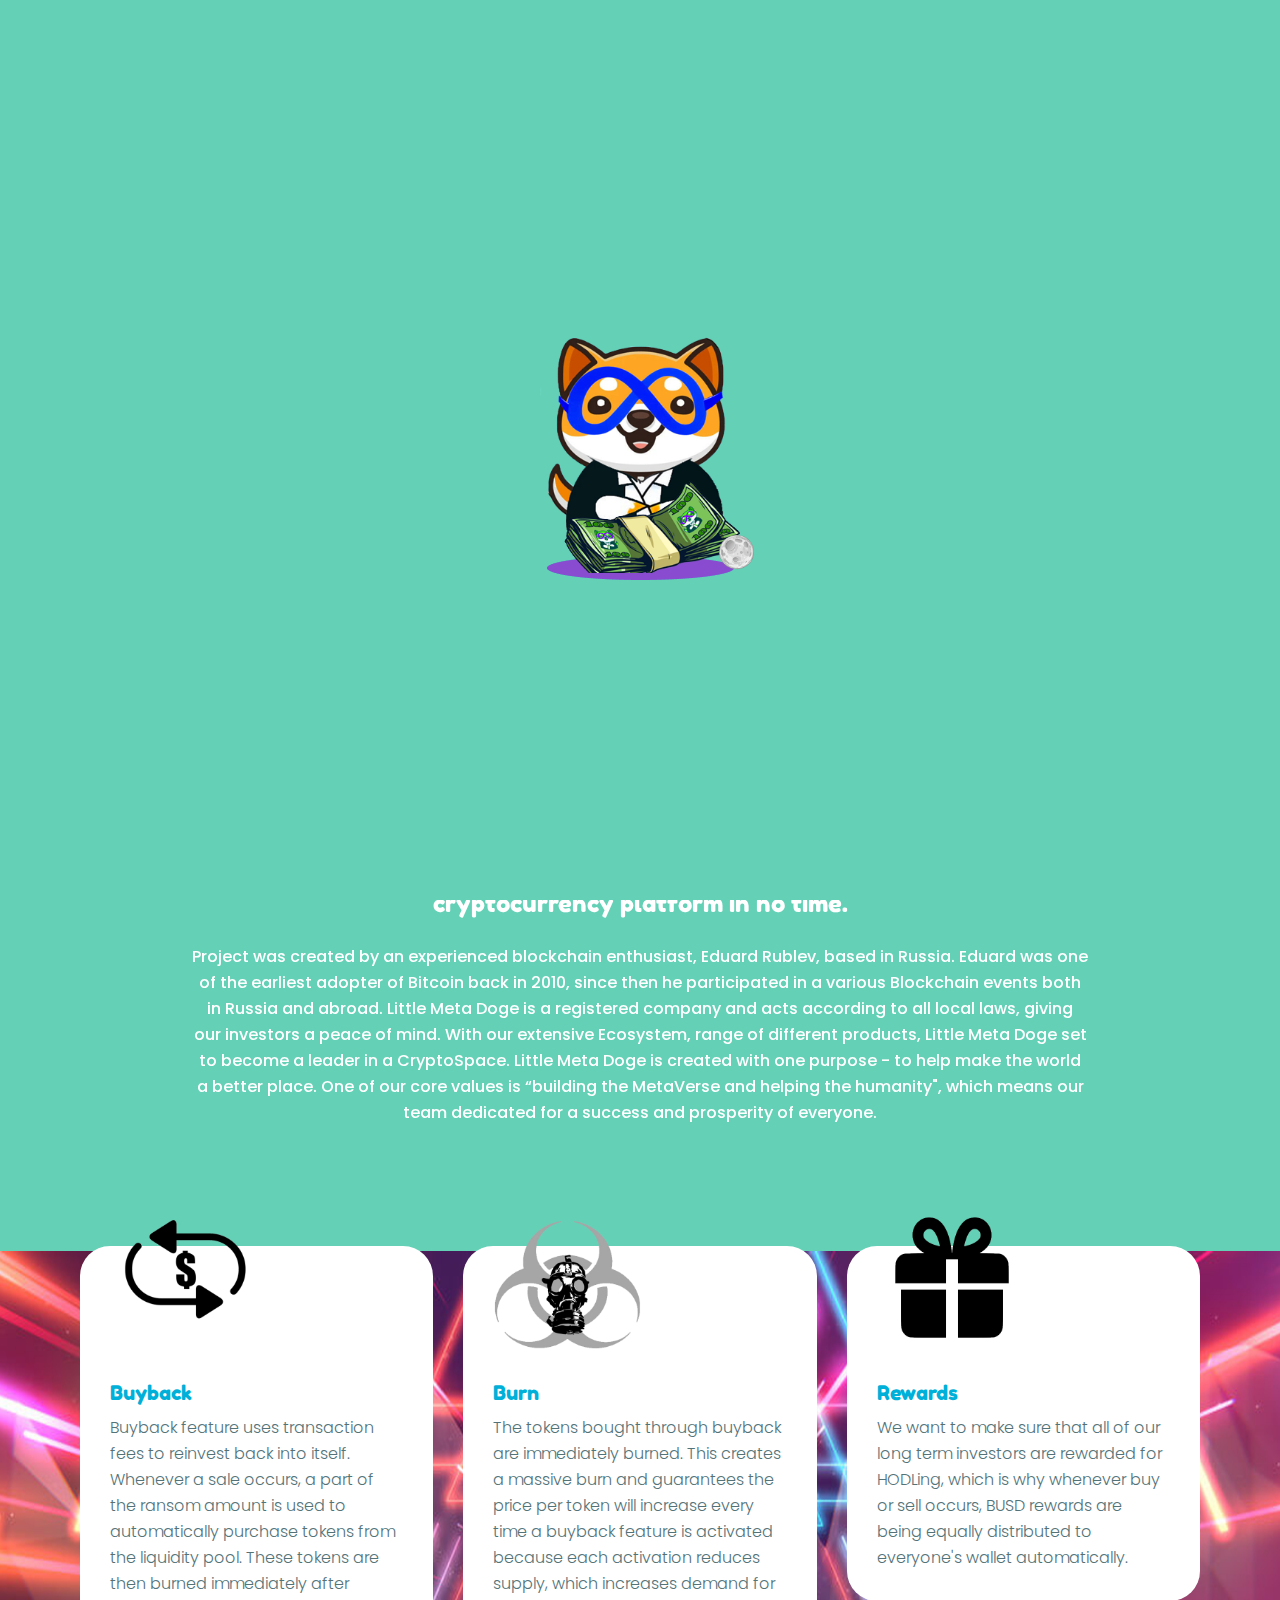
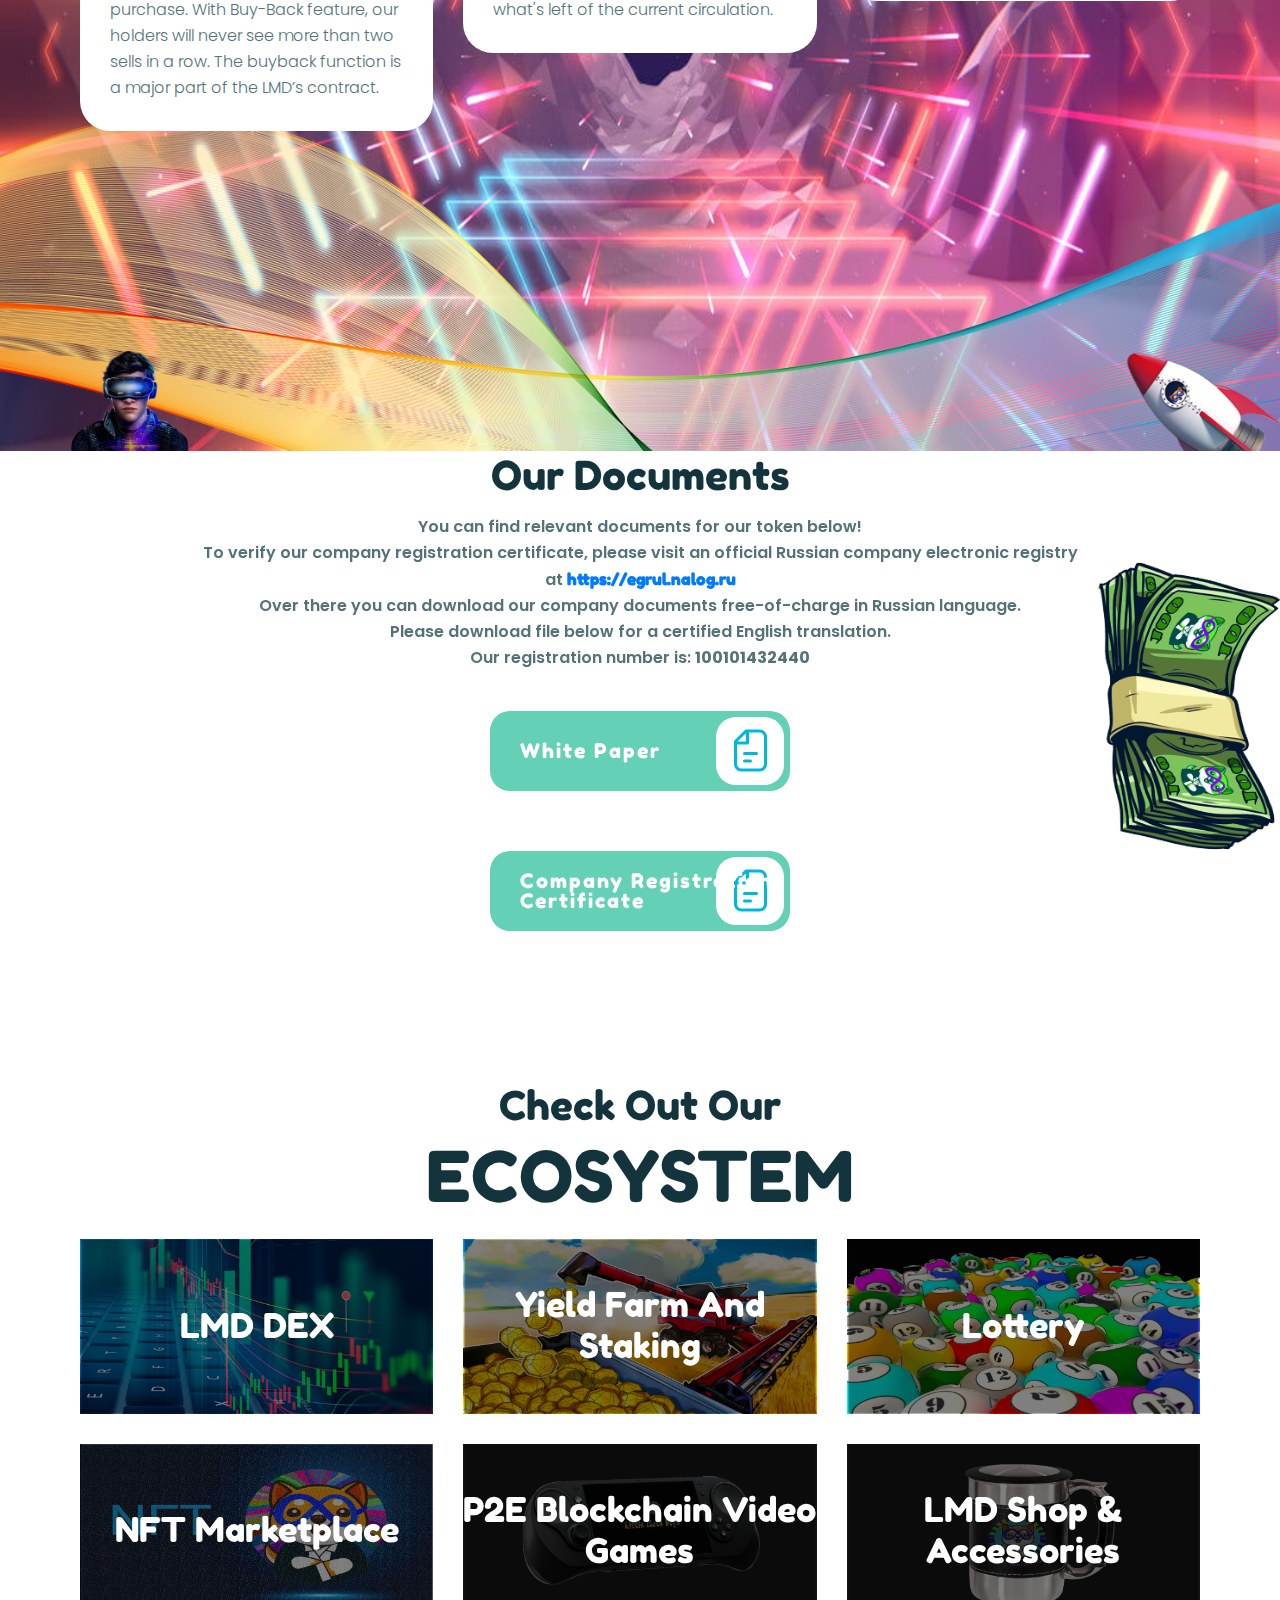
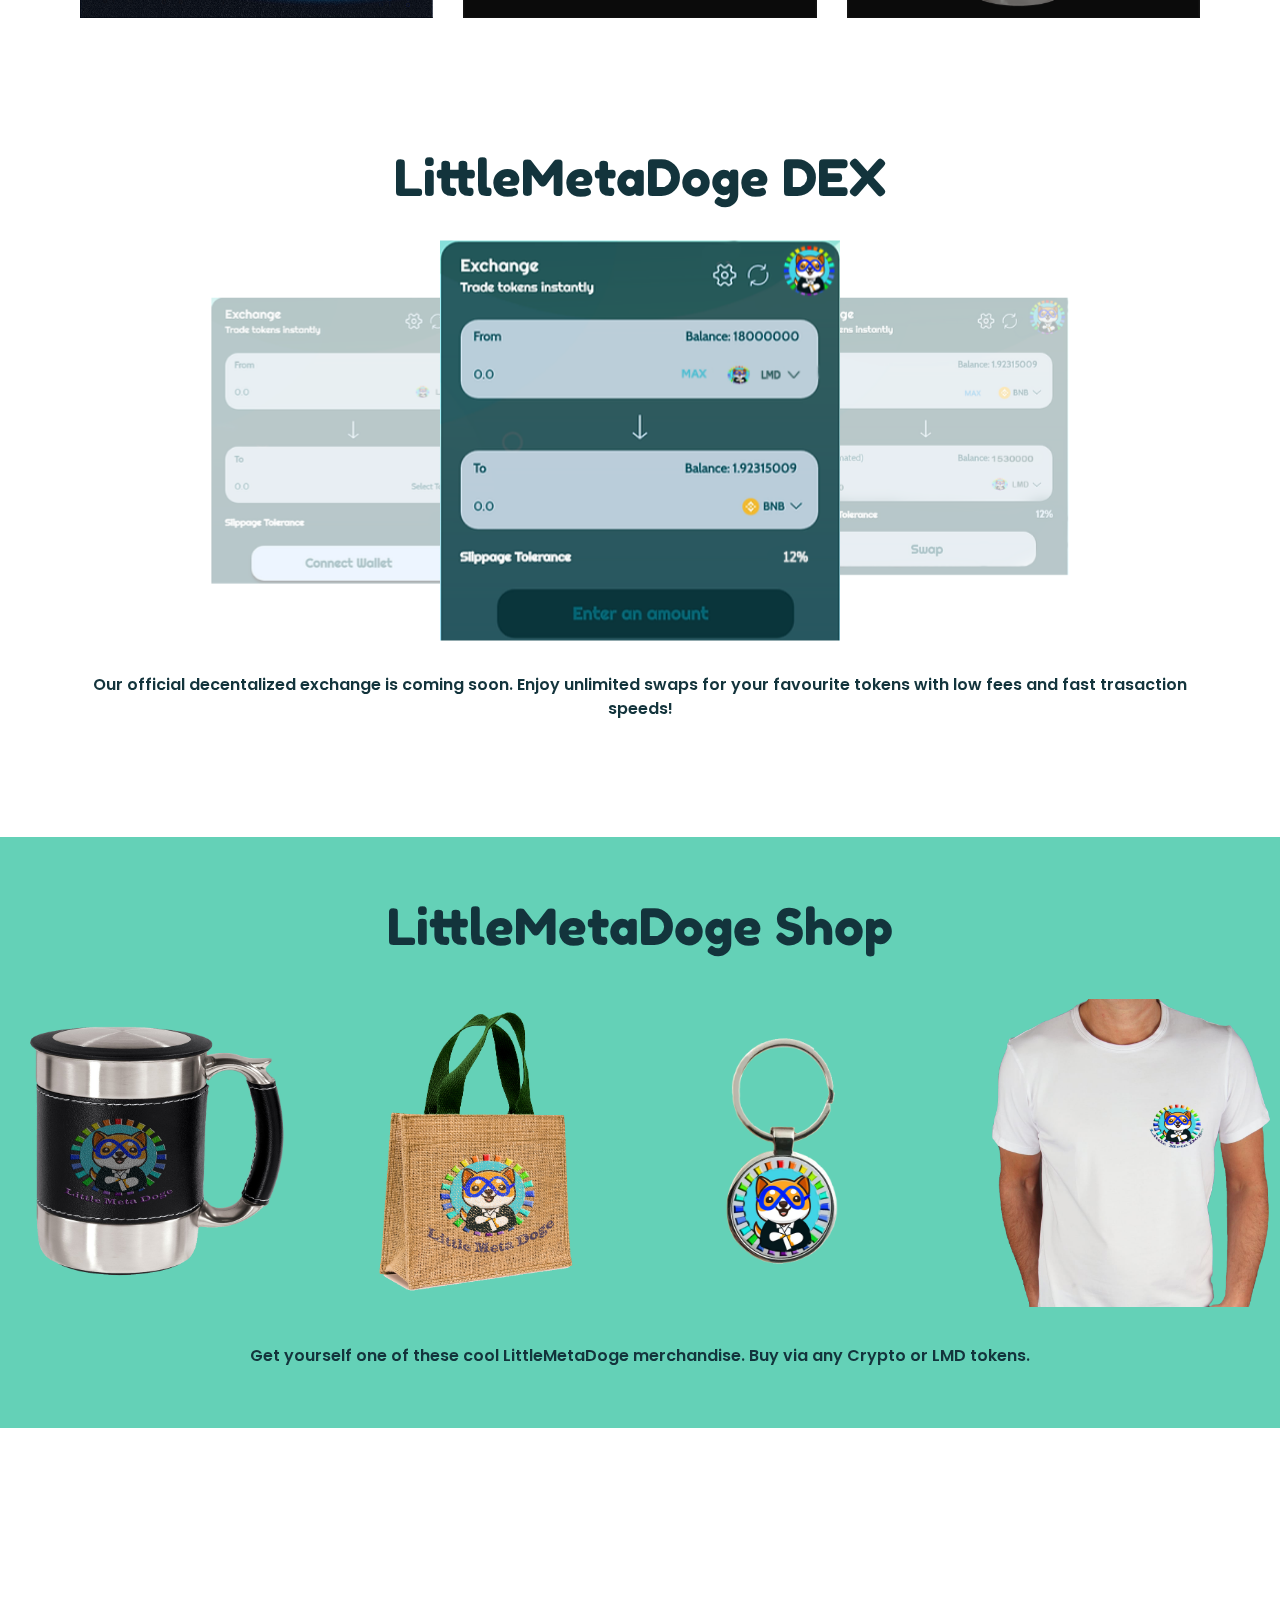
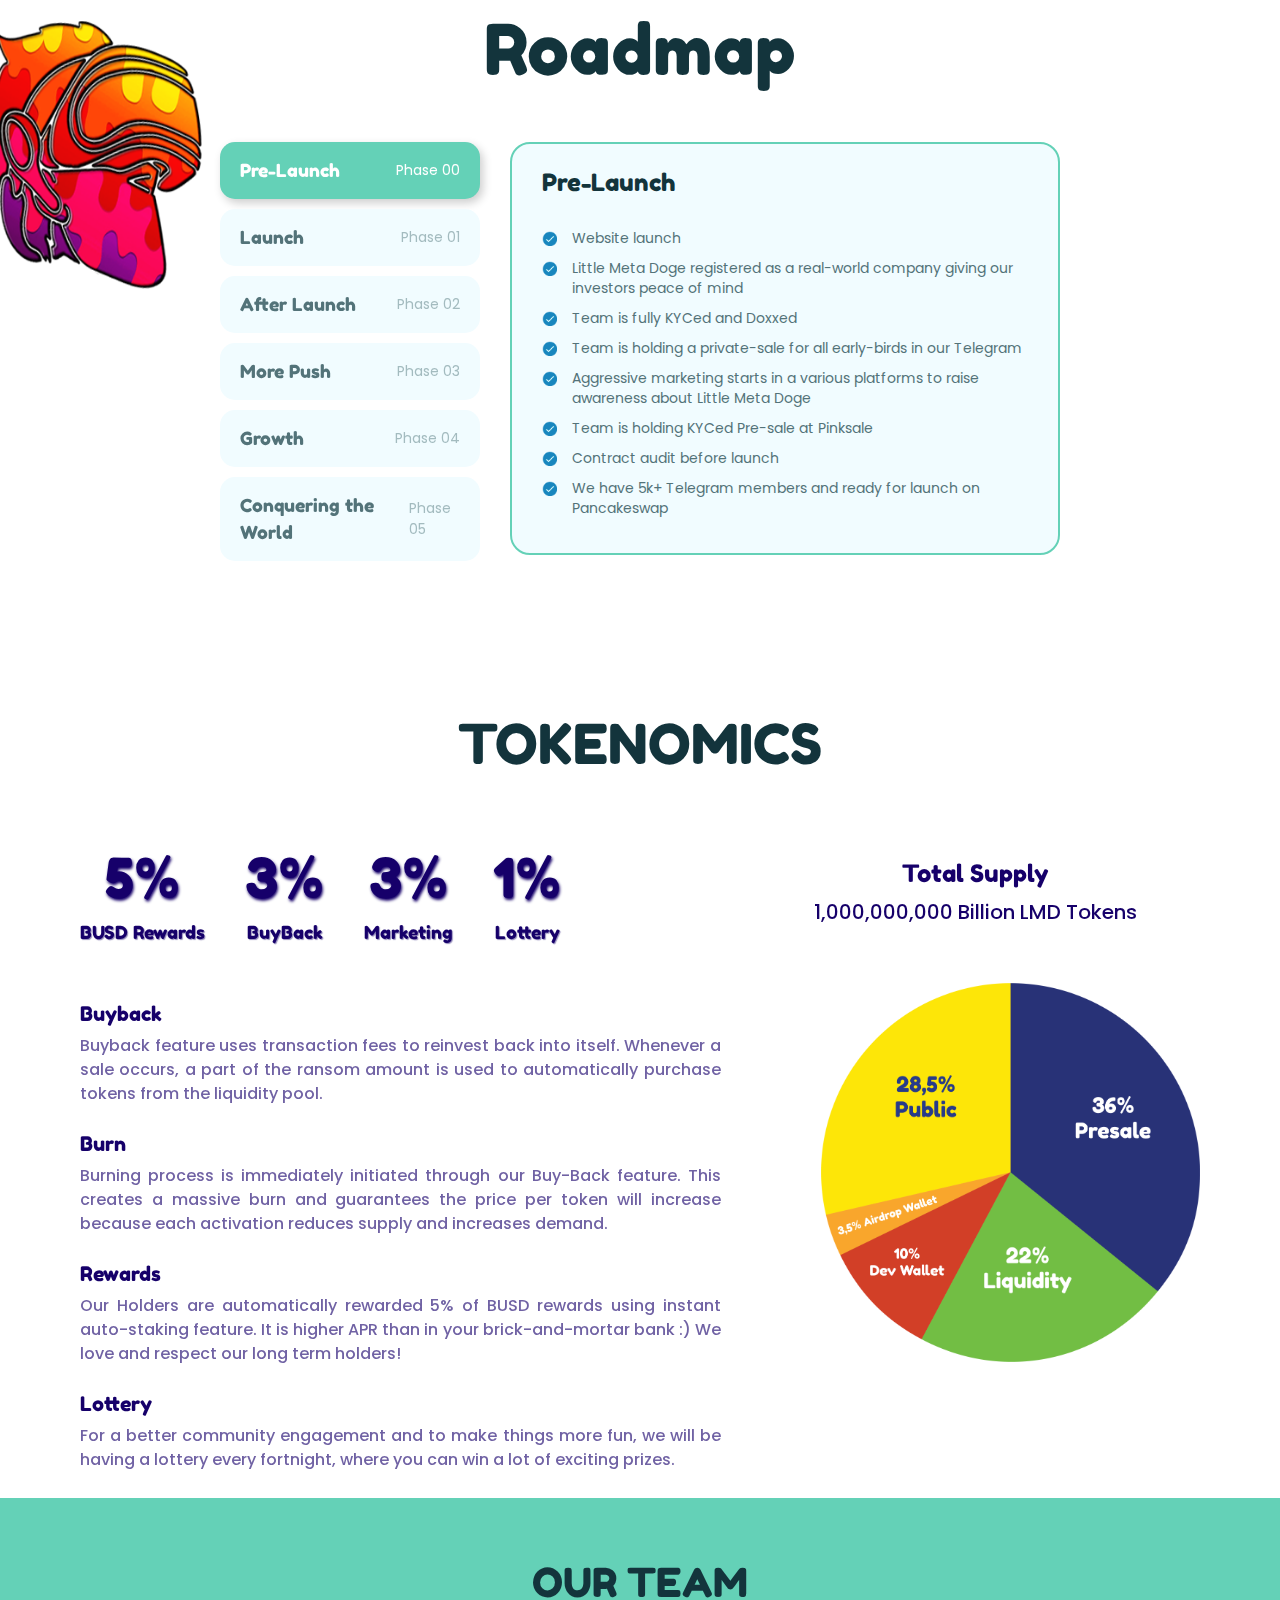
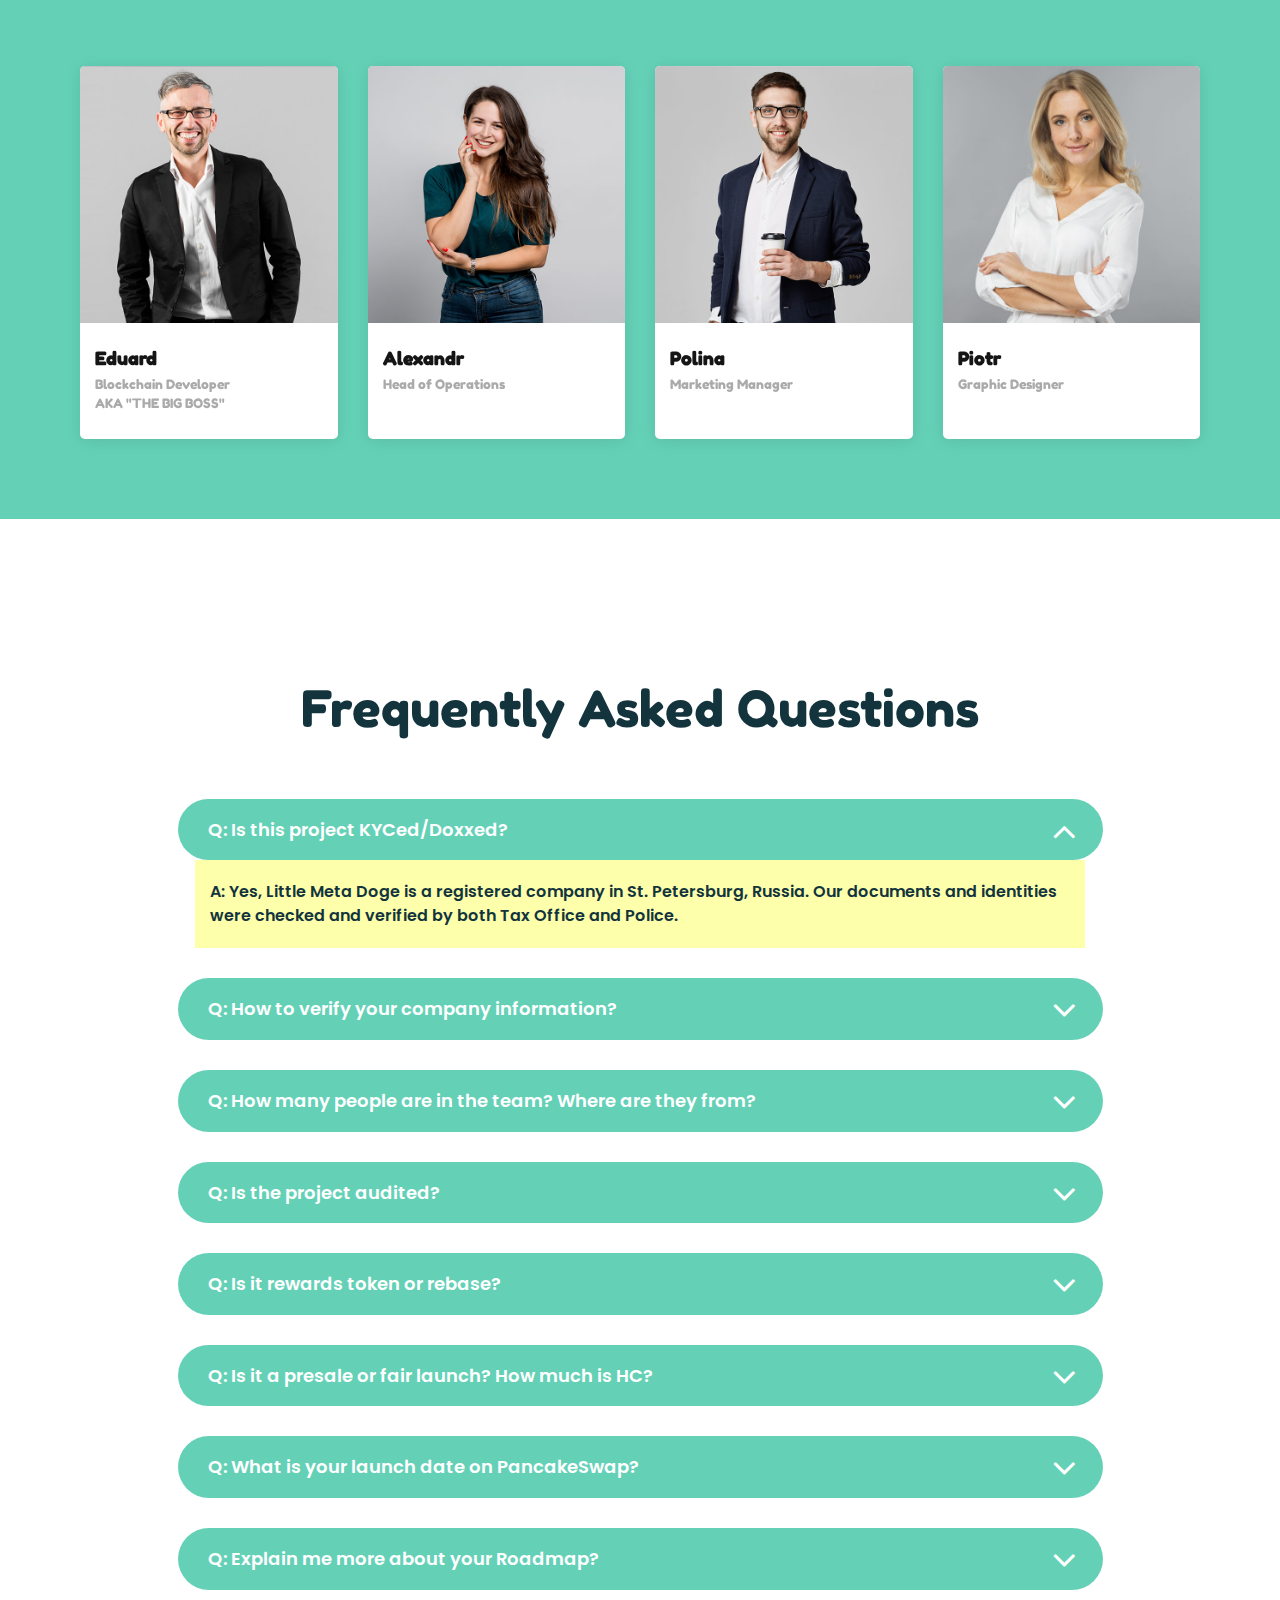
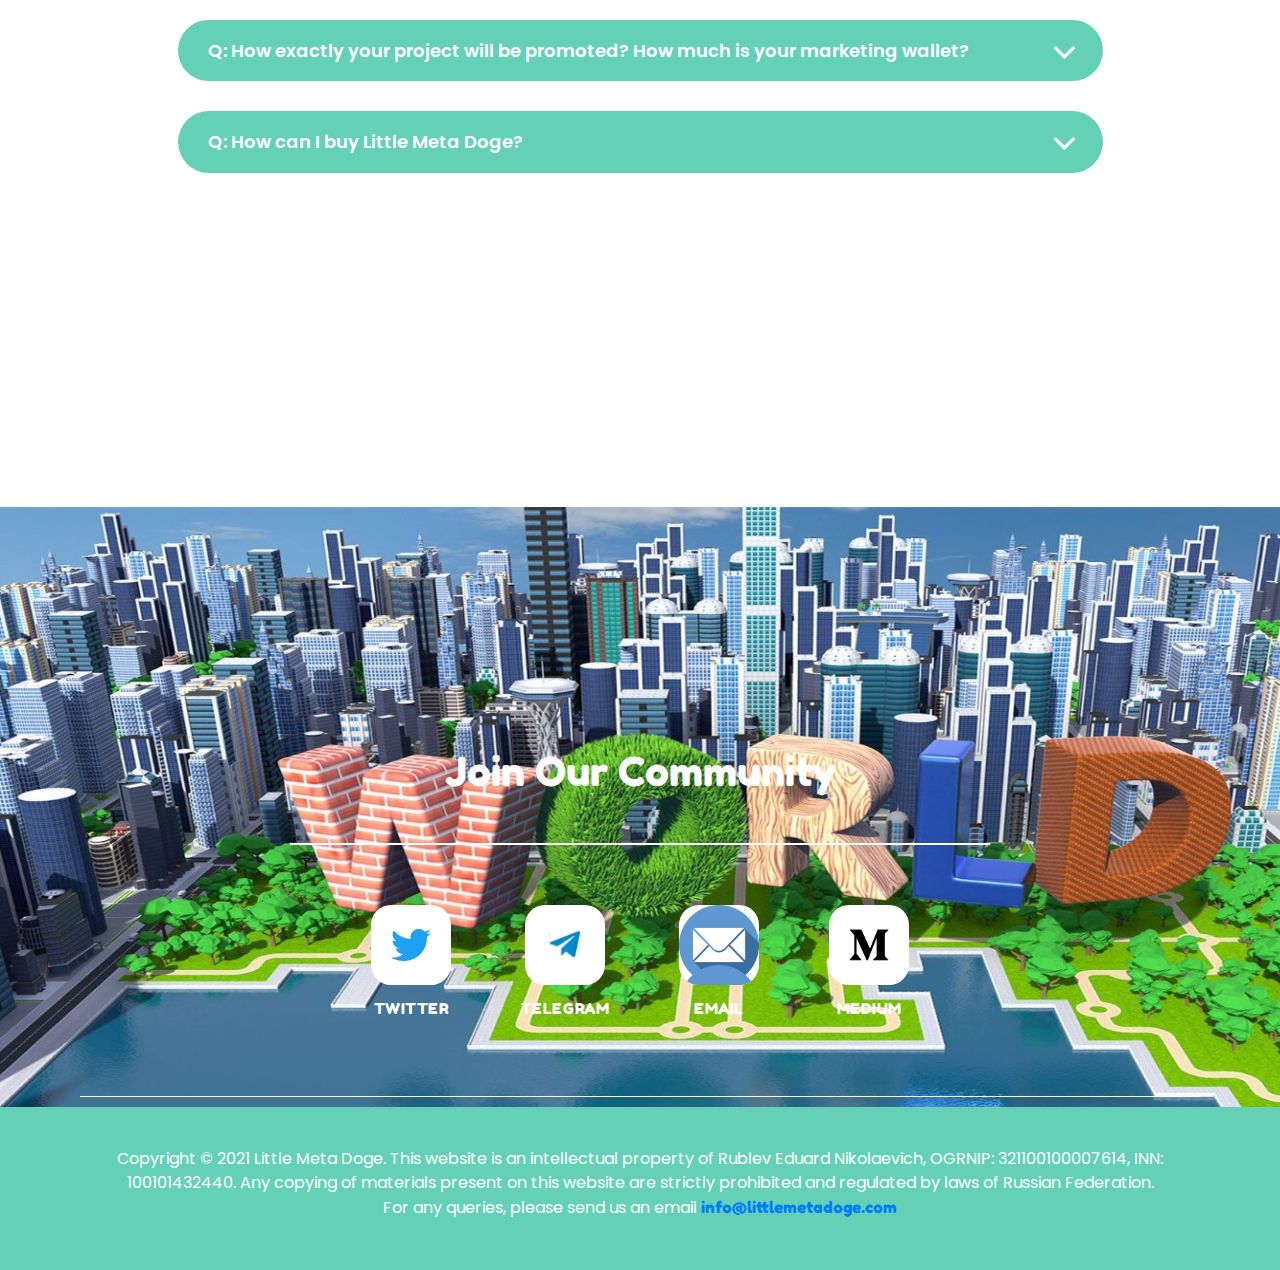
==== commit 4ed7bf9c: "Add files via upload" ====
--- a/index.htm
+++ b/index.htm
@@ -139,9 +139,13 @@
                                     <h6>Email</h6>
                                  </a>
                               </li>
-                            
-
-                              
+                             <li>
+                                 <a href="https://medium.com/littlemetadoge" rel="noopener noreferrer" target="_blank" class="external">
+                                    <span><img src="Assets/Front/img/medium.svg" class="icon_top img-fluid" alt="email">											<img src="Assets/Front/img/medium.svg" class="icon_bottom img-fluid" alt="medium">										</span>											
+                                    <h6>Medium</h6>
+                                 </a>
+                              </li>
+                                                       
                               
                            </ul>
                         </div>
@@ -223,8 +227,8 @@
 <br>To verify our company registration certificate, please visit an official Russian company electronic registry at 
 <a href="https://egrul.nalog.ru/index.html?t=1638577947400">https://egrul.nalog.ru</a>
 <br> Over there you can download our company documents free-of-charge in Russian language.
-<br>Please download file below for a certified English transaltion. <br>Our registration number is: <b>100101432440</b> </p>
-                  <a target="blank" href="doc/LMD-Whitepaper-November.pdf" class="doc_btn">
+<br>Please download file below for a certified English translation. <br>Our registration number is: <b>100101432440</b> </p>
+                  <a target="blank" href="doc/Whitepaper.pdf" class="doc_btn">
                      <span class="txt">White Paper</span>					
                      <span class="i">
                         <svg width="33" height="43" viewbox="0 0 33 43" fill="none" xmlns="http://www.w3.org/2000/svg">
@@ -236,7 +240,7 @@
                   </a>
                </div>
 
-<a target="blank" href="doc/LMD-Whitepaper-November.pdf" class="doc_btn">
+<a target="blank" href="doc/Company_Registration_EN.pdf" class="doc_btn">
                      <span class="txt">Company Registration Certificate</span>					
                      <span class="i">
                         <svg width="33" height="43" viewbox="0 0 33 43" fill="none" xmlns="http://www.w3.org/2000/svg">
@@ -562,8 +566,9 @@
                 
               </div>
               <div class="member-info">
-                <h4>Walter White</h4>
-                <span>Chief Executive Officer</span>
+                <h4>Eduard</h4>
+                <span>Blockchain Developer</span>
+                <span>AKA "THE BIG BOSS"</span>
               </div>
             </div>
           </div>
@@ -575,8 +580,8 @@
                
               </div>
               <div class="member-info">
-                <h4>Sarah Jhonson</h4>
-                <span>Product Manager</span>
+                <h4>Alexandr</h4>
+                <span>Head of Operations</span>
               </div>
             </div>
           </div>
@@ -588,8 +593,8 @@
                
               </div>
               <div class="member-info">
-                <h4>William Anderson</h4>
-                <span>CTO</span>
+                <h4>Polina</h4>
+                <span>Marketing Manager</span>
               </div>
             </div>
           </div>
@@ -601,8 +606,8 @@
                
               </div>
               <div class="member-info">
-                <h4>Amanda Jepson</h4>
-                <span>Accountant</span>
+                <h4>Piotr</h4>
+                <span>Graphic Designer</span>
               </div>
             </div>
           </div>
@@ -661,7 +666,7 @@
                           </div>
                           <div id="collapseThree" class="collapse" aria-labelledby="headingThree" data-parent="#accordionExample">
                             <div class="card-body">
-                              <p>A: Eduard Rublev is a developer of the project. He is based in St. Petersburg, Russia. Other team members are based in Russia and Europe/USA. At the moment, there are 10 people actively involved in the project.</p>
+                              <p>A: Eduard Rublev is a developer of the project. He is based in St. Petersburg, Russia. Other team members are based in Russia, Europe and USA. At the moment, there are 10 people actively involved in the project.</p>
                             </div>
                           </div>
                         </div>
@@ -706,25 +711,13 @@
                            </div>
                            <div id="collapse6" class="collapse" aria-labelledby="heading6" data-parent="#accordionExample">
                              <div class="card-body">
-                               <p>A: We will be conducting a small private sale first and after that whitelisted Presale on Pinksale. Hard cap for private sale: 100 BNB and for Pre-Sale 500 BNB</p>
+                               <p>A: We will be conducting a small private sale first and after that whitelisted Presale on Pinksale. Hard cap for private sale: 50 BNB and for Pre-Sale 250 BNB</p>
                              </div>
                            </div>
                          </div>
                          <!-- 6th card end  -->
 
-                         <div class="card">
-                           <div class="card-head" id="heading7">
-                             <h2 class="mb-0 collapsed" data-toggle="collapse" data-target="#collapse7" aria-expanded="false" aria-controls="collapse7">
-                              Q: When are you listing on PancakeSwap?
-                             </h2>
-                           </div>
-                           <div id="collapse7" class="collapse" aria-labelledby="heading7" data-parent="#accordionExample">
-                             <div class="card-body">
-                               <p>A: PancakeSwap listing will come just after Private Sale and Pre-Sale completed.</p>
-                             </div>
-                           </div>
-                         </div>
-                         <!-- 7th card end  -->
+                        
 
                          <div class="card">
                            <div class="card-head" id="heading8">
@@ -734,7 +727,7 @@
                            </div>
                            <div id="collapse8" class="collapse" aria-labelledby="heading8" data-parent="#accordionExample">
                              <div class="card-body">
-                               <p>A: Please follow our Telegram group <a href="https://t.me/littlemetadoge">Telegram group</a> and turn on your notifications. All the latest information will be updated there and also on our <a href="https://twitter.com/littlemetadoge">Twitter</a>. There is still no exact date set for the launch.</p>
+                               <p>A: PancakeSwap listing will come just after Private Sale and Pre-Sale completed. Please follow our <a href="https://t.me/littlemetadoge">Telegram group</a> and turn on your notifications. All the latest information will be updated there and also on our <a href="https://twitter.com/littlemetadoge">Twitter</a>. There is still no exact date set for the launch.</p>
                              </div>
                            </div>
                          </div>
@@ -776,7 +769,7 @@
                            </div>
                            <div id="collapse11" class="collapse" aria-labelledby="heading11" data-parent="#accordionExample">
                              <div class="card-body">
-                               <p>A: In order to contibute to our Private sale, please send your BNB to our Private sale address. You can find it pinned on pur Telegram group, Twitter or Website.</p>
+                               <p>A: In order to contibute to our Private sale, please send your BNB to our Private sale address. You can find it pinned on our Telegram group, Twitter or Website.</p>
                              </div>
                            </div>
                          </div>
@@ -898,6 +891,13 @@
                                     <h6>Email</h6>
                                  </a>
                               </li>
+
+ <li>
+                                 <a href="https://medium.com/littlemetadoge" rel="noopener noreferrer" target="_blank" class="external">
+                                    <span><img src="Assets/Front/img/medium.svg" class="icon_top img-fluid" alt="medium"><img src="Assets/Front/img/medium.svg" class="icon_bottom img-fluid" alt="medium">									</span>										
+                                    <h6>Medium</h6>
+                                 </a>
+                              </li>       
 					
 					 
 					 <!--<li>-->
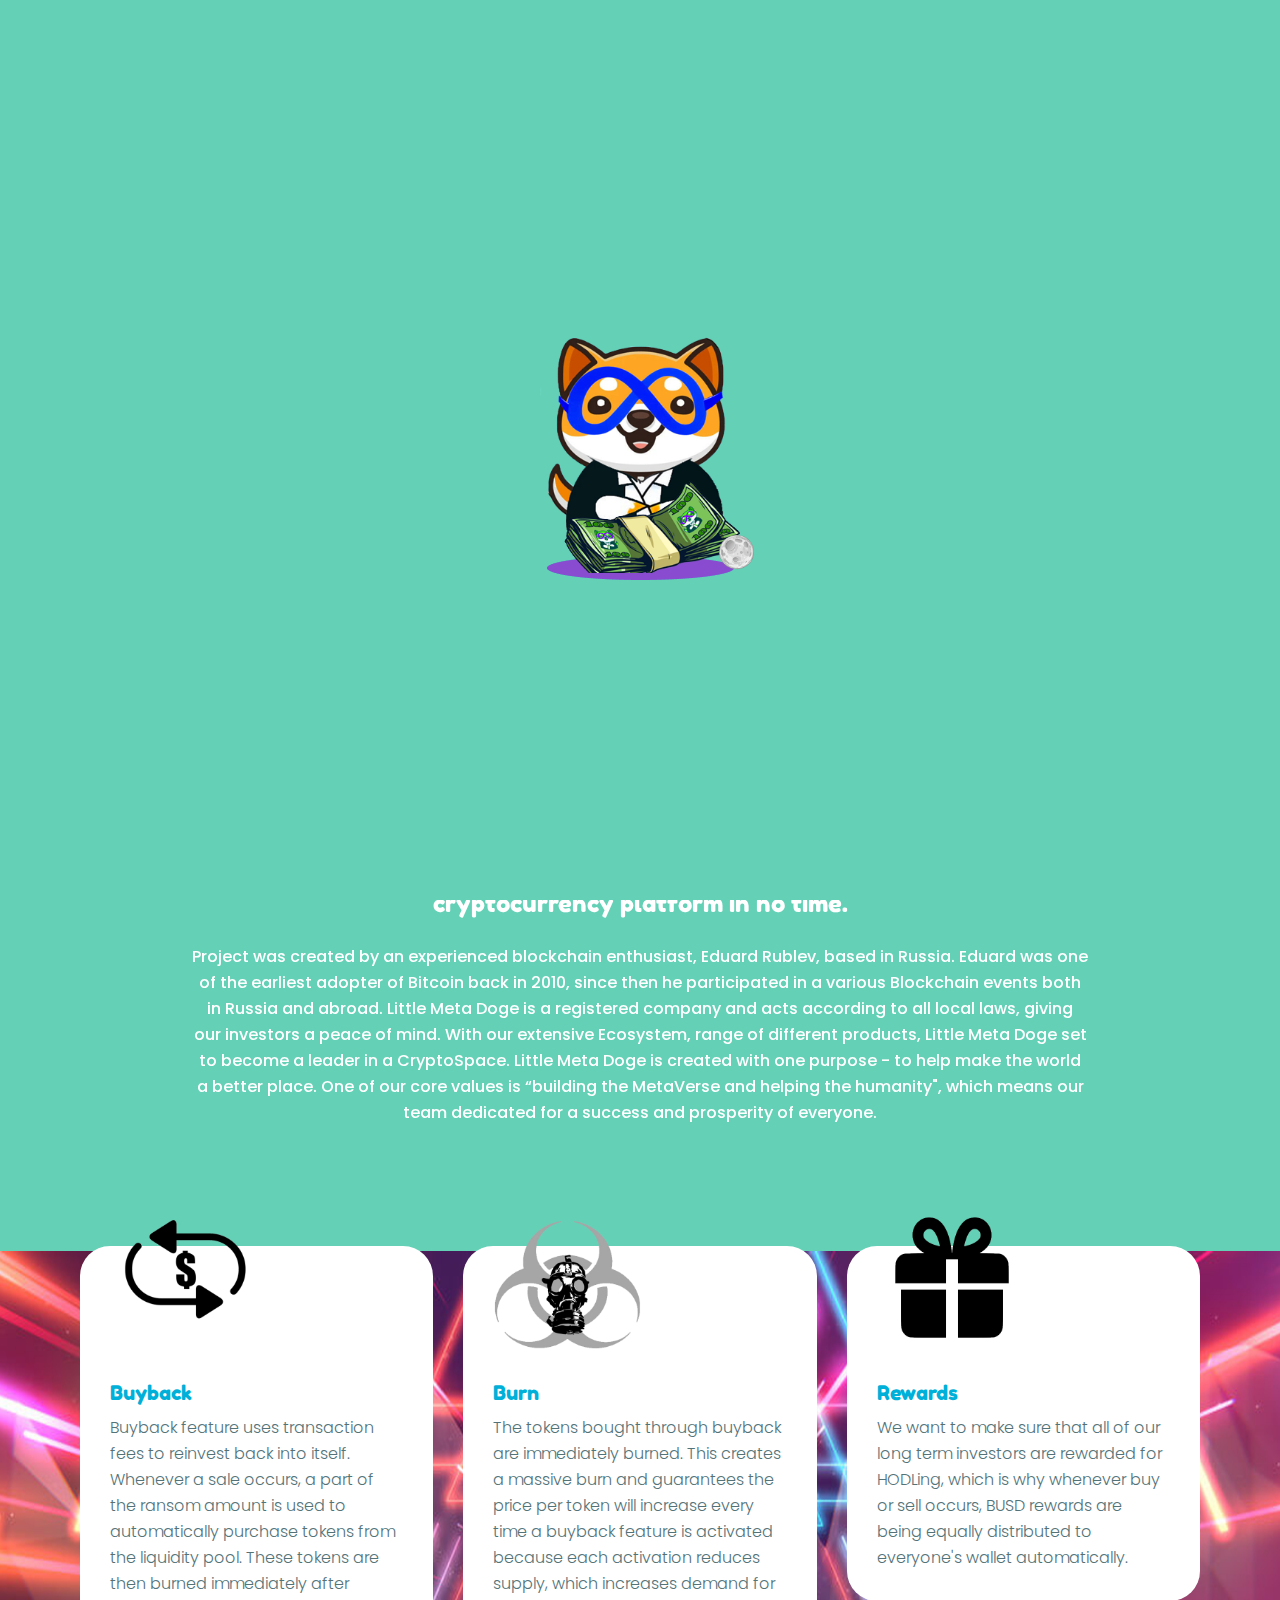
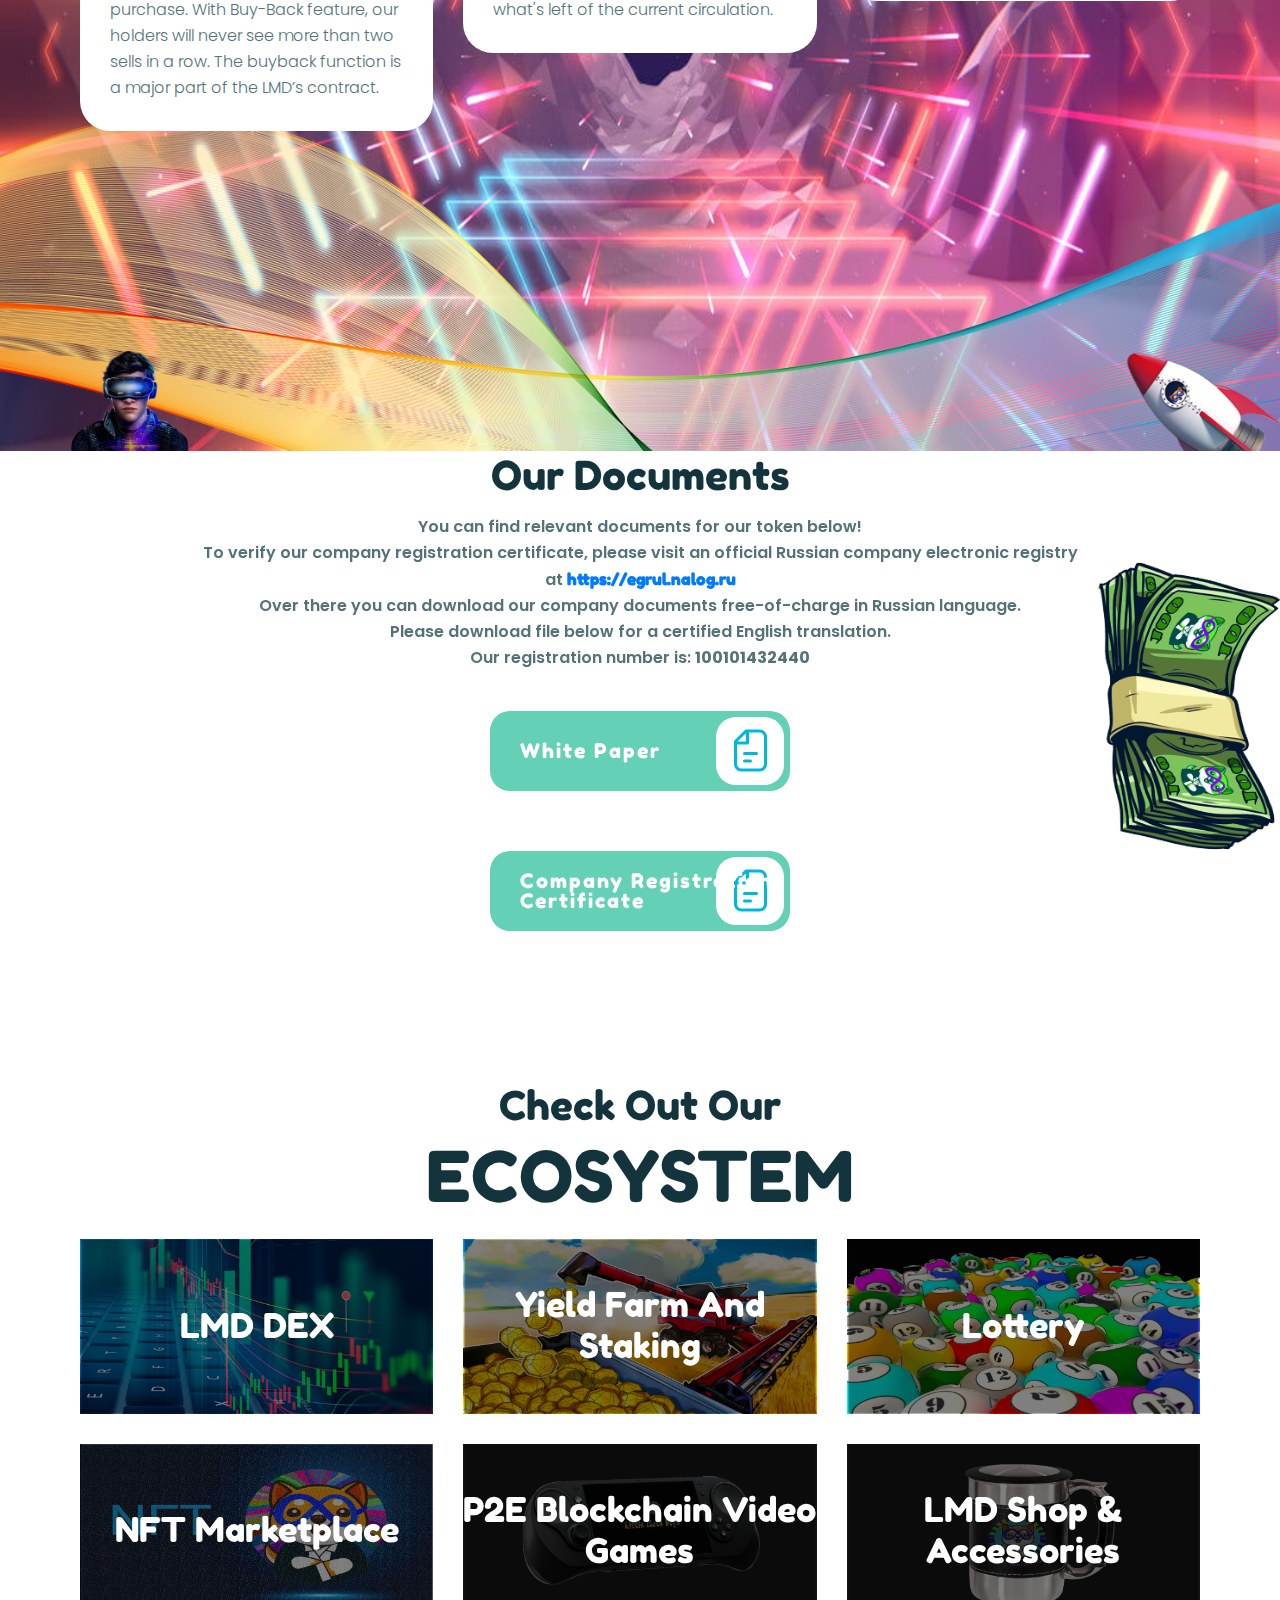
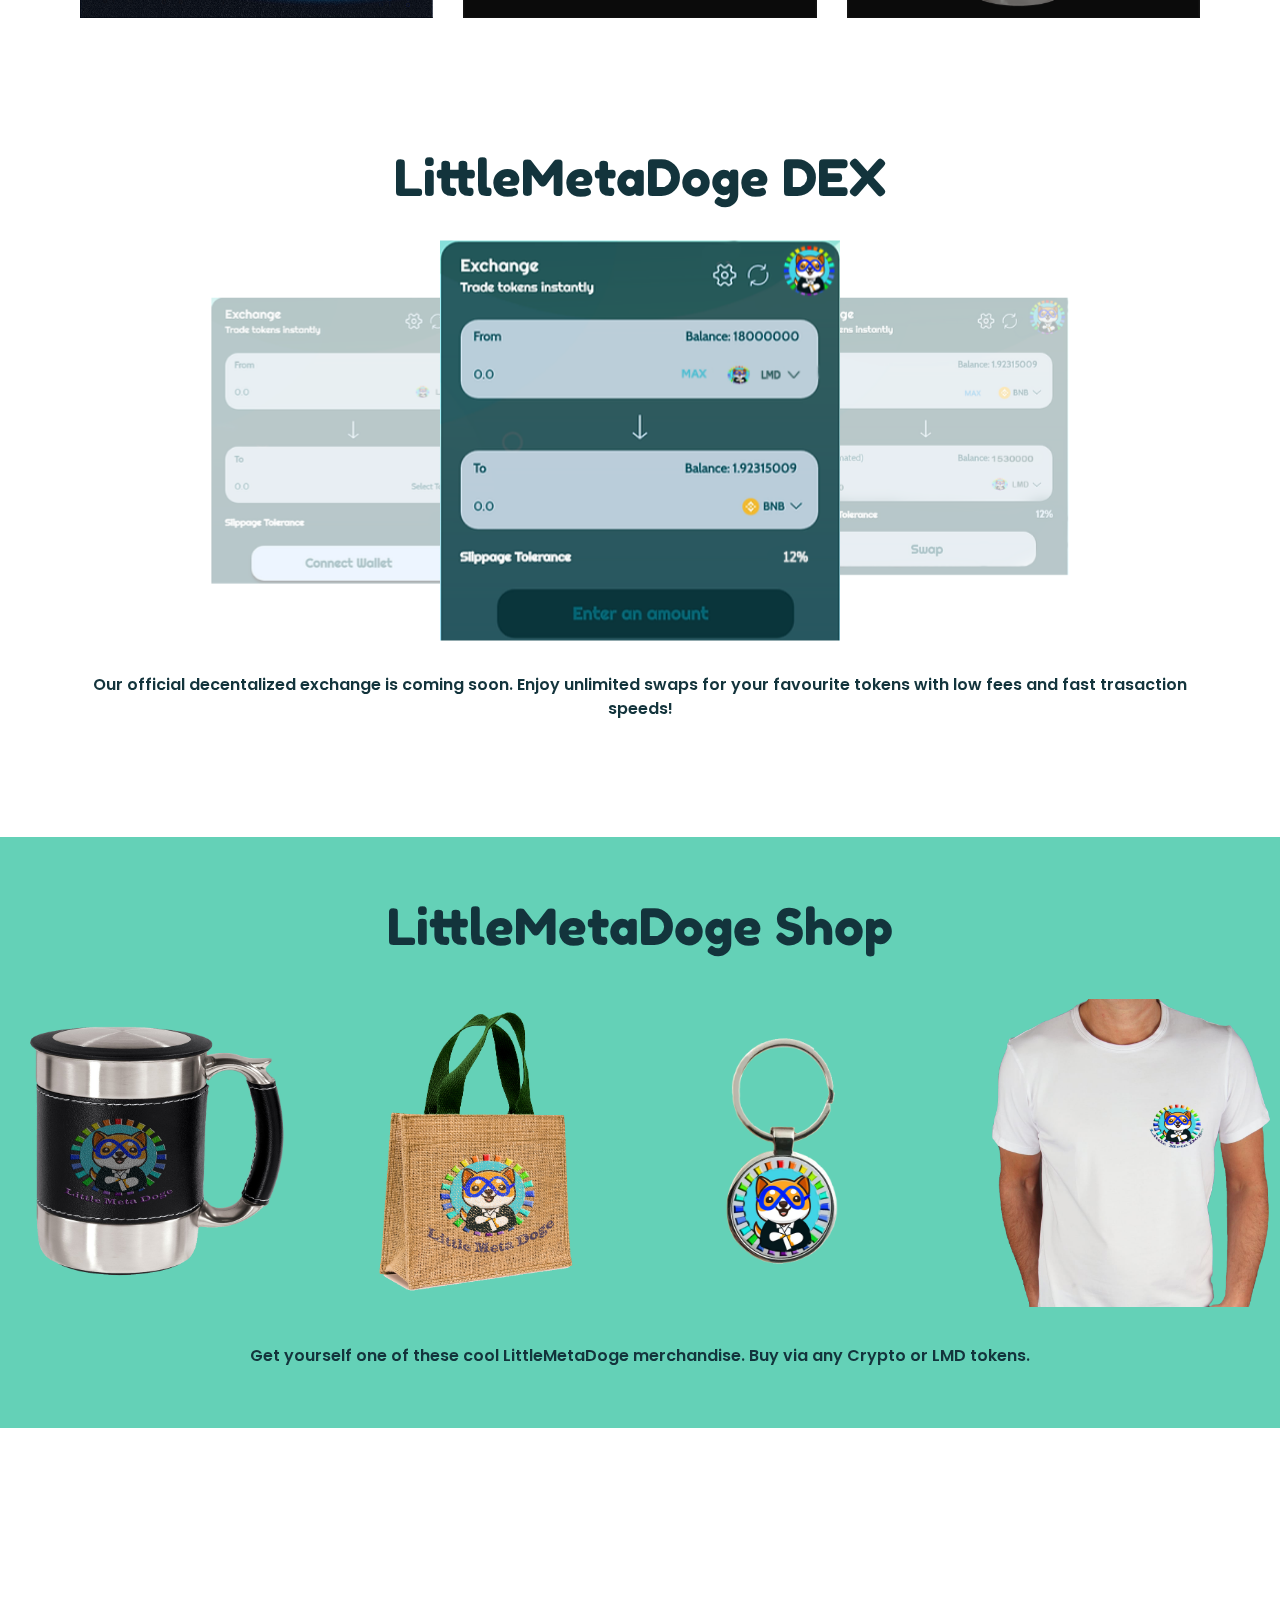
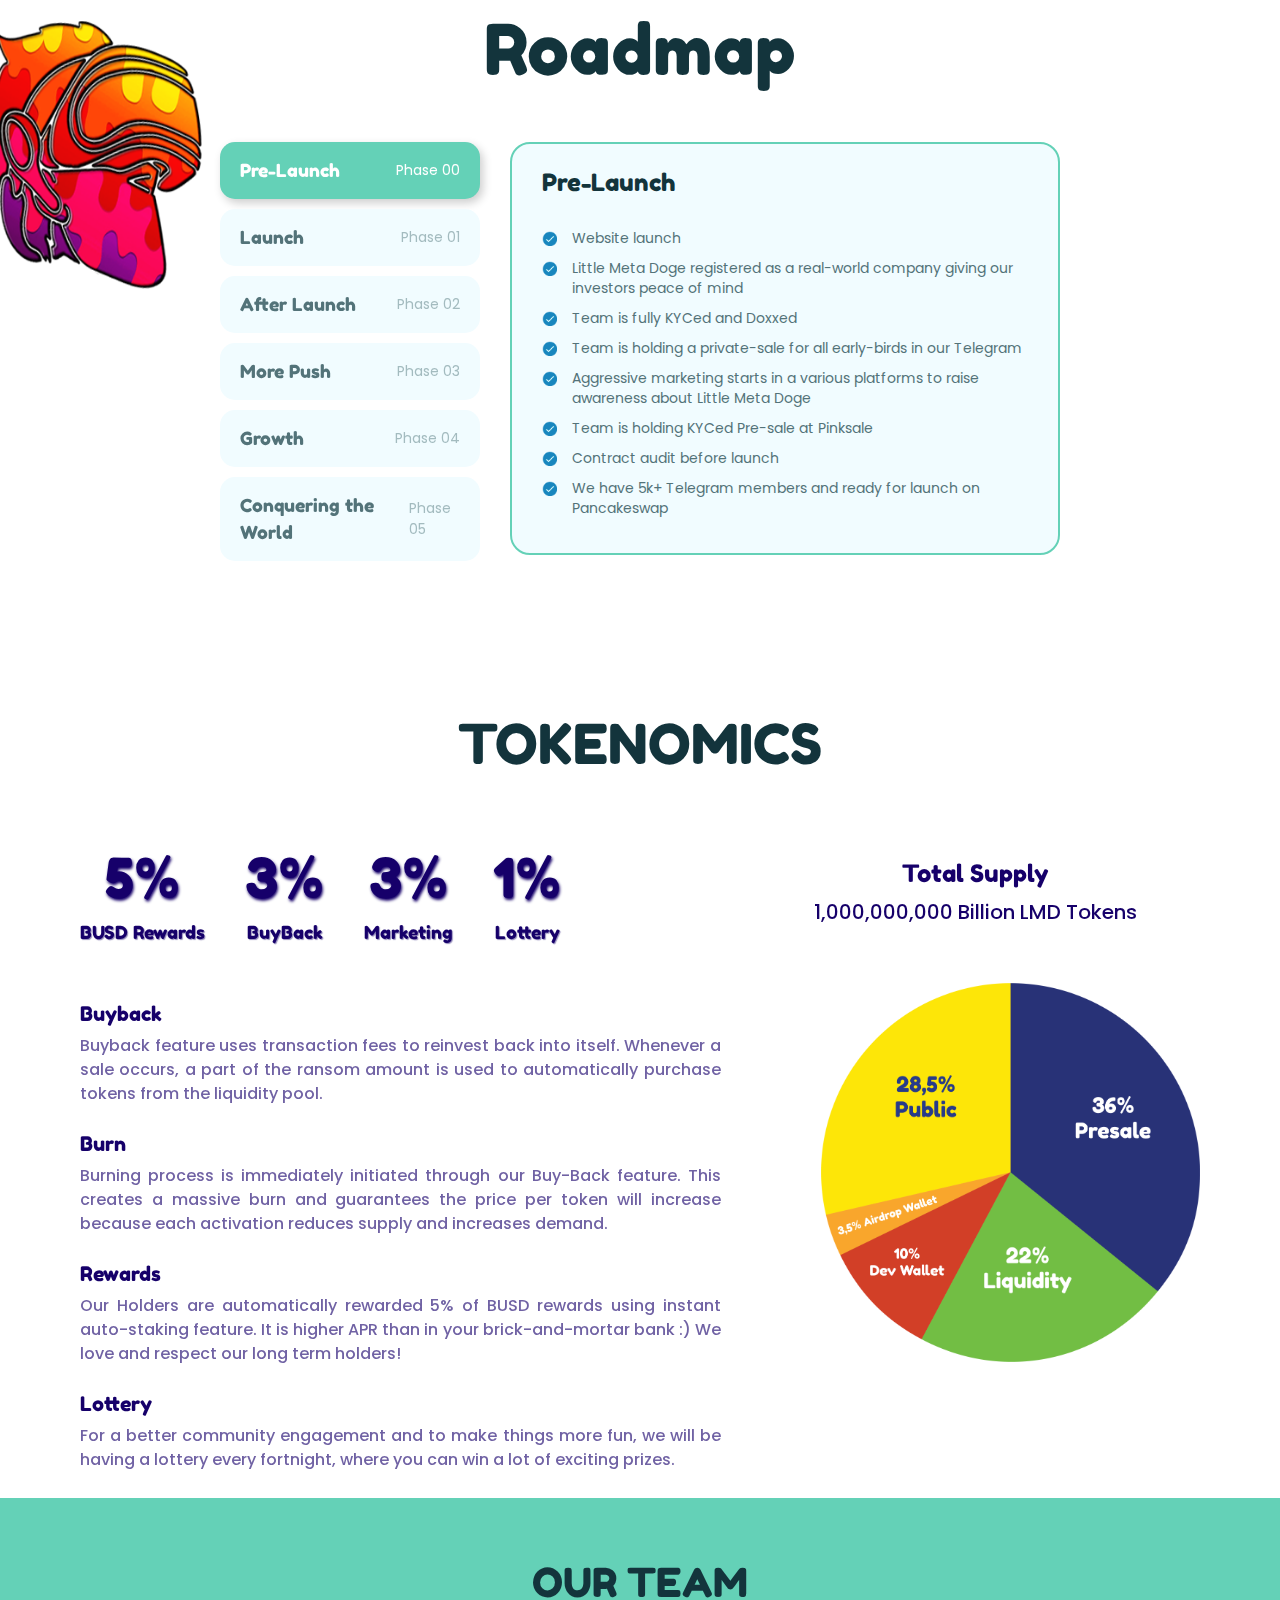
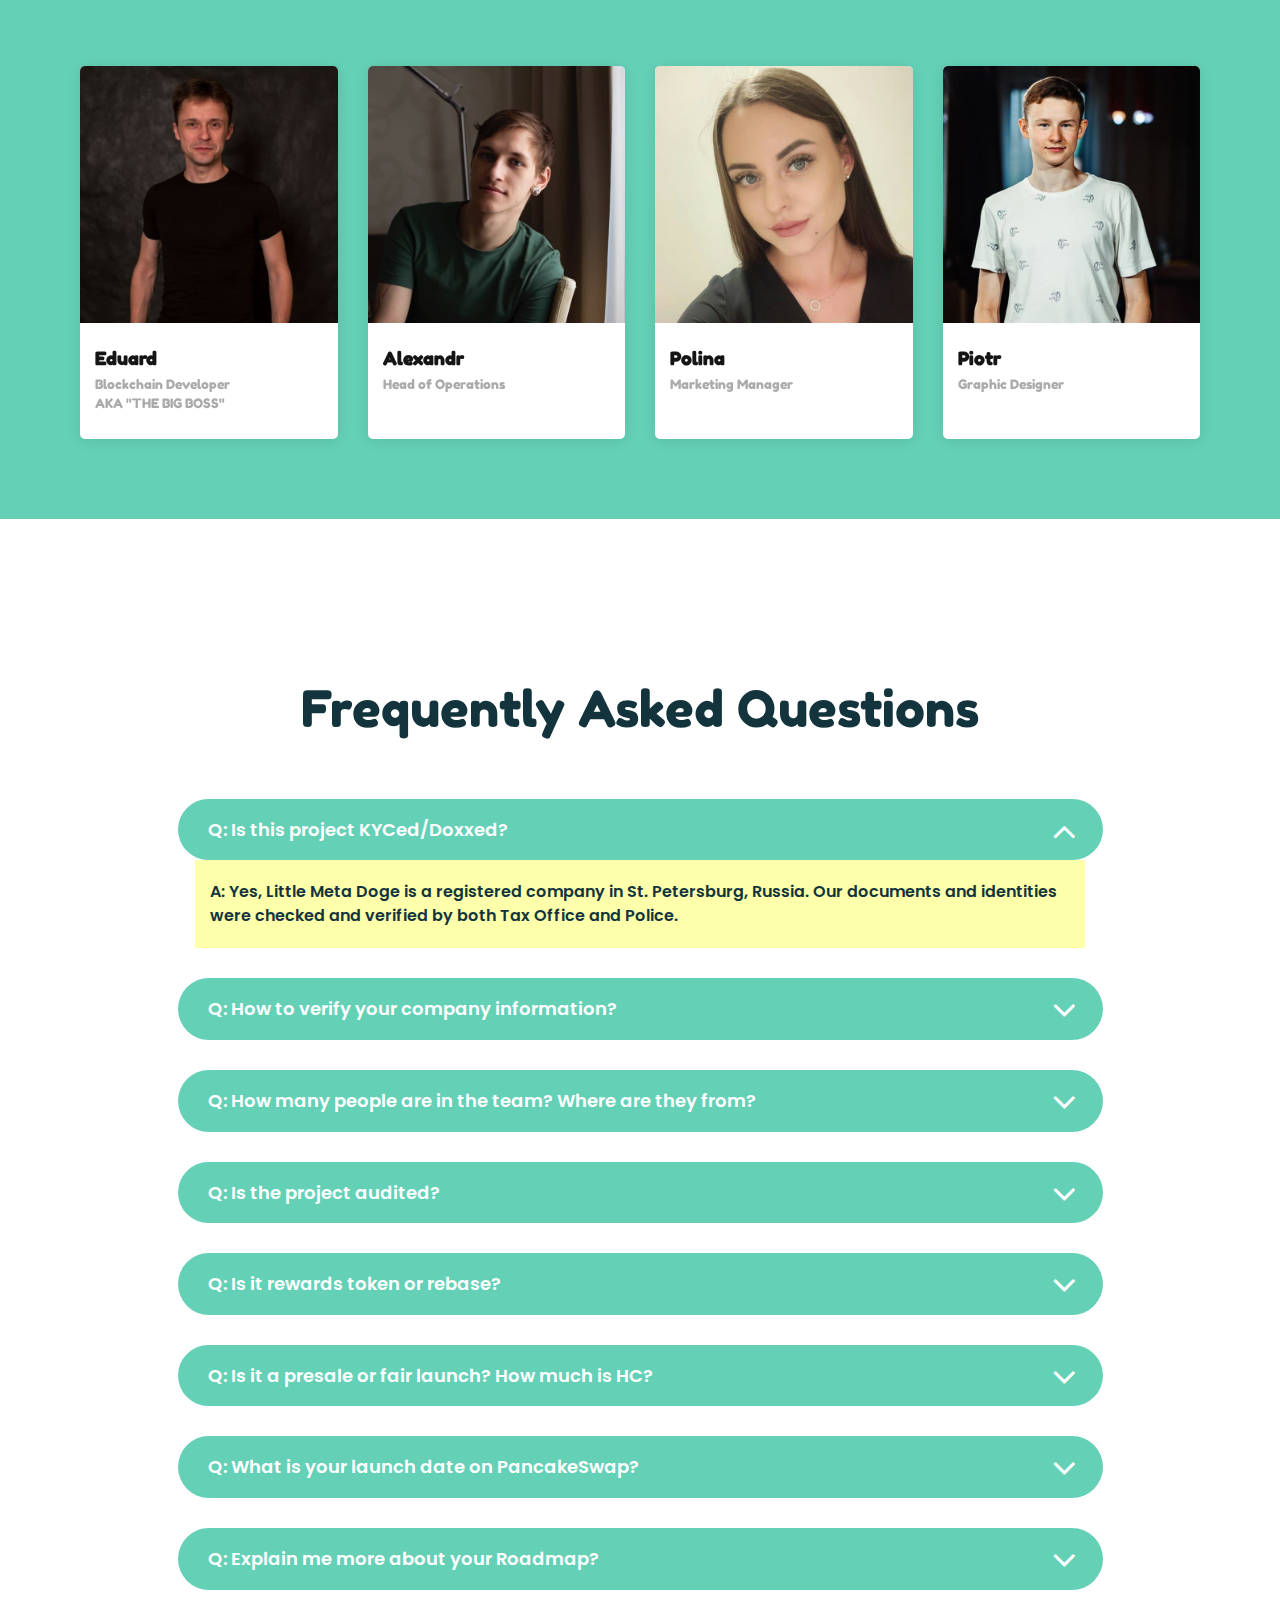
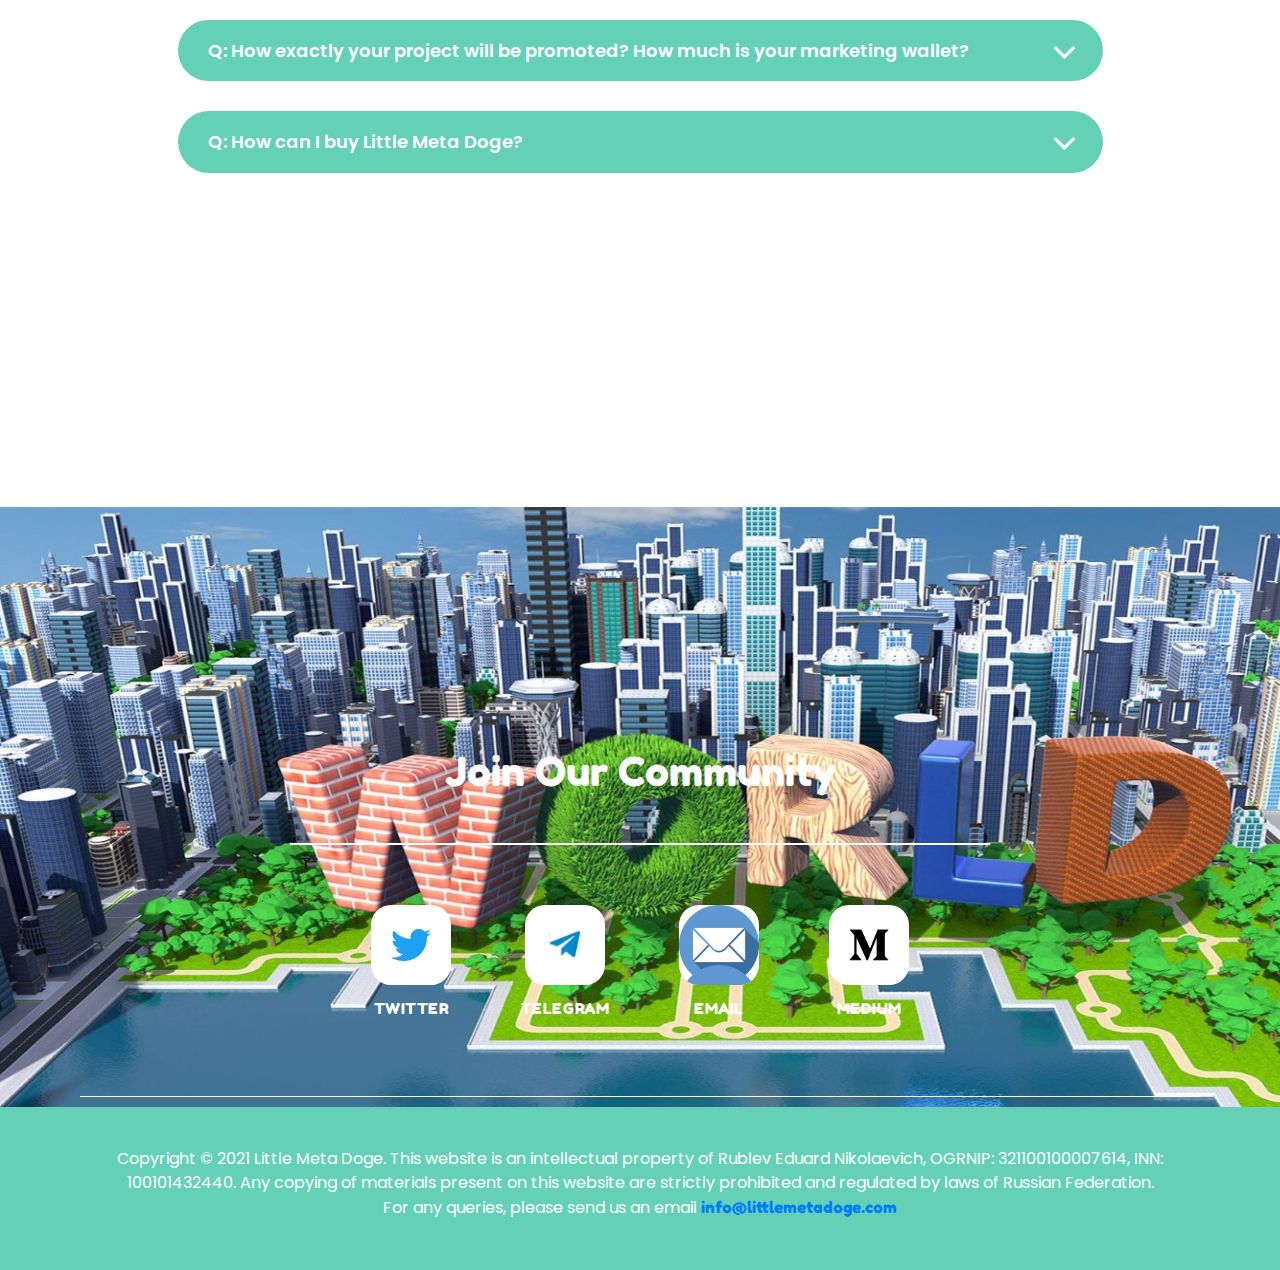
==== commit b0779dff: "Update index.htm" ====
--- a/index.htm
+++ b/index.htm
@@ -562,7 +562,7 @@
           <div class="col-lg-3 col-md-6 d-flex align-items-stretch">
             <div class="member" data-aos="fade-up" data-aos-delay="100">
               <div class="member-img">
-                <img src="Assets/img/team/team-1.jpg" class="img-fluid" alt="">
+                <img src="Assets/img/team/1.jpg" class="img-fluid" alt="">
                 
               </div>
               <div class="member-info">
@@ -576,7 +576,7 @@
           <div class="col-lg-3 col-md-6 d-flex align-items-stretch">
             <div class="member" data-aos="fade-up" data-aos-delay="200">
               <div class="member-img">
-                <img src="Assets/img/team/team-2.jpg" class="img-fluid" alt="">
+                <img src="Assets/img/team/2.jpg" class="img-fluid" alt="">
                
               </div>
               <div class="member-info">
@@ -589,7 +589,7 @@
           <div class="col-lg-3 col-md-6 d-flex align-items-stretch">
             <div class="member" data-aos="fade-up" data-aos-delay="300">
               <div class="member-img">
-                <img src="Assets/img/team/team-3.jpg" class="img-fluid" alt="">
+                <img src="Assets/img/team/3.jpg" class="img-fluid" alt="">
                
               </div>
               <div class="member-info">
@@ -602,7 +602,7 @@
           <div class="col-lg-3 col-md-6 d-flex align-items-stretch">
             <div class="member" data-aos="fade-up" data-aos-delay="400">
               <div class="member-img">
-                <img src="Assets/img/team/team-4.jpg" class="img-fluid" alt="">
+                <img src="Assets/img/team/4.jpg" class="img-fluid" alt="">
                
               </div>
               <div class="member-info">
@@ -1043,4 +1043,4 @@
 		
 		
    </body>
-</html>+</html>
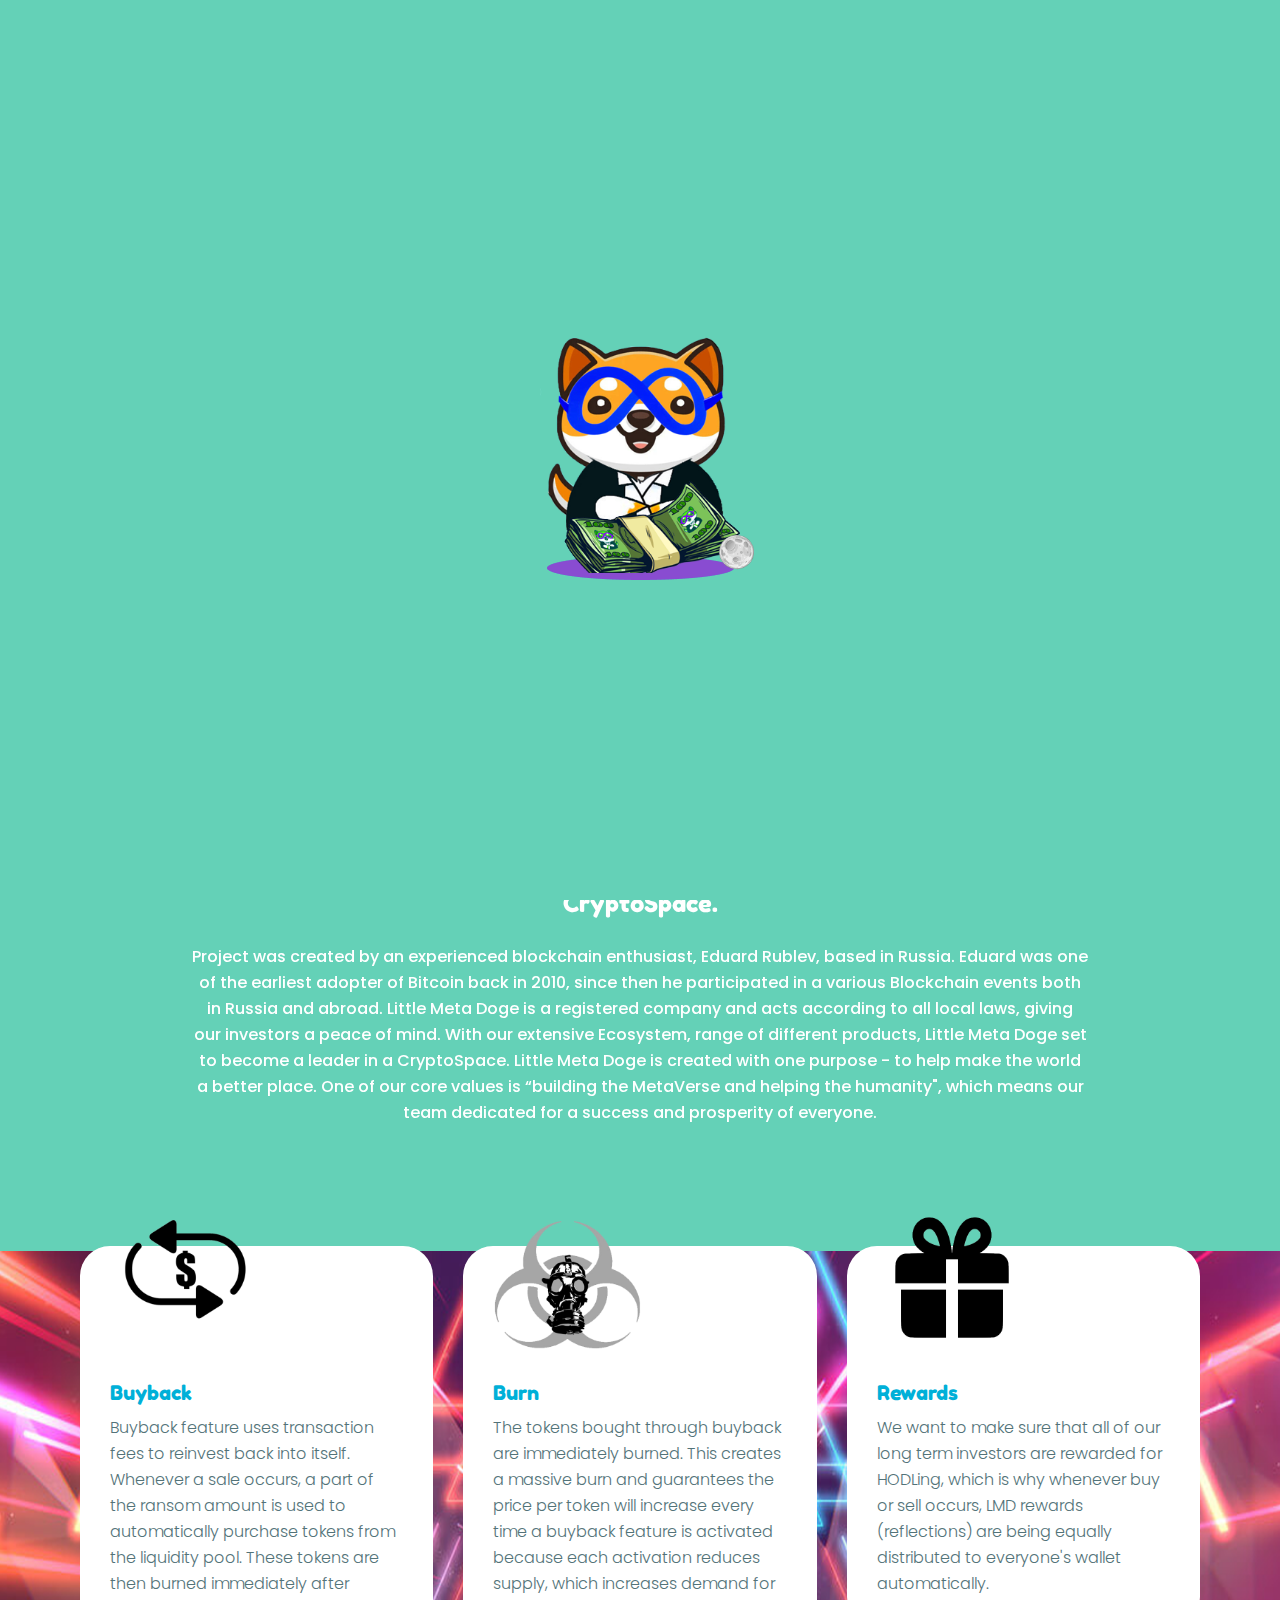
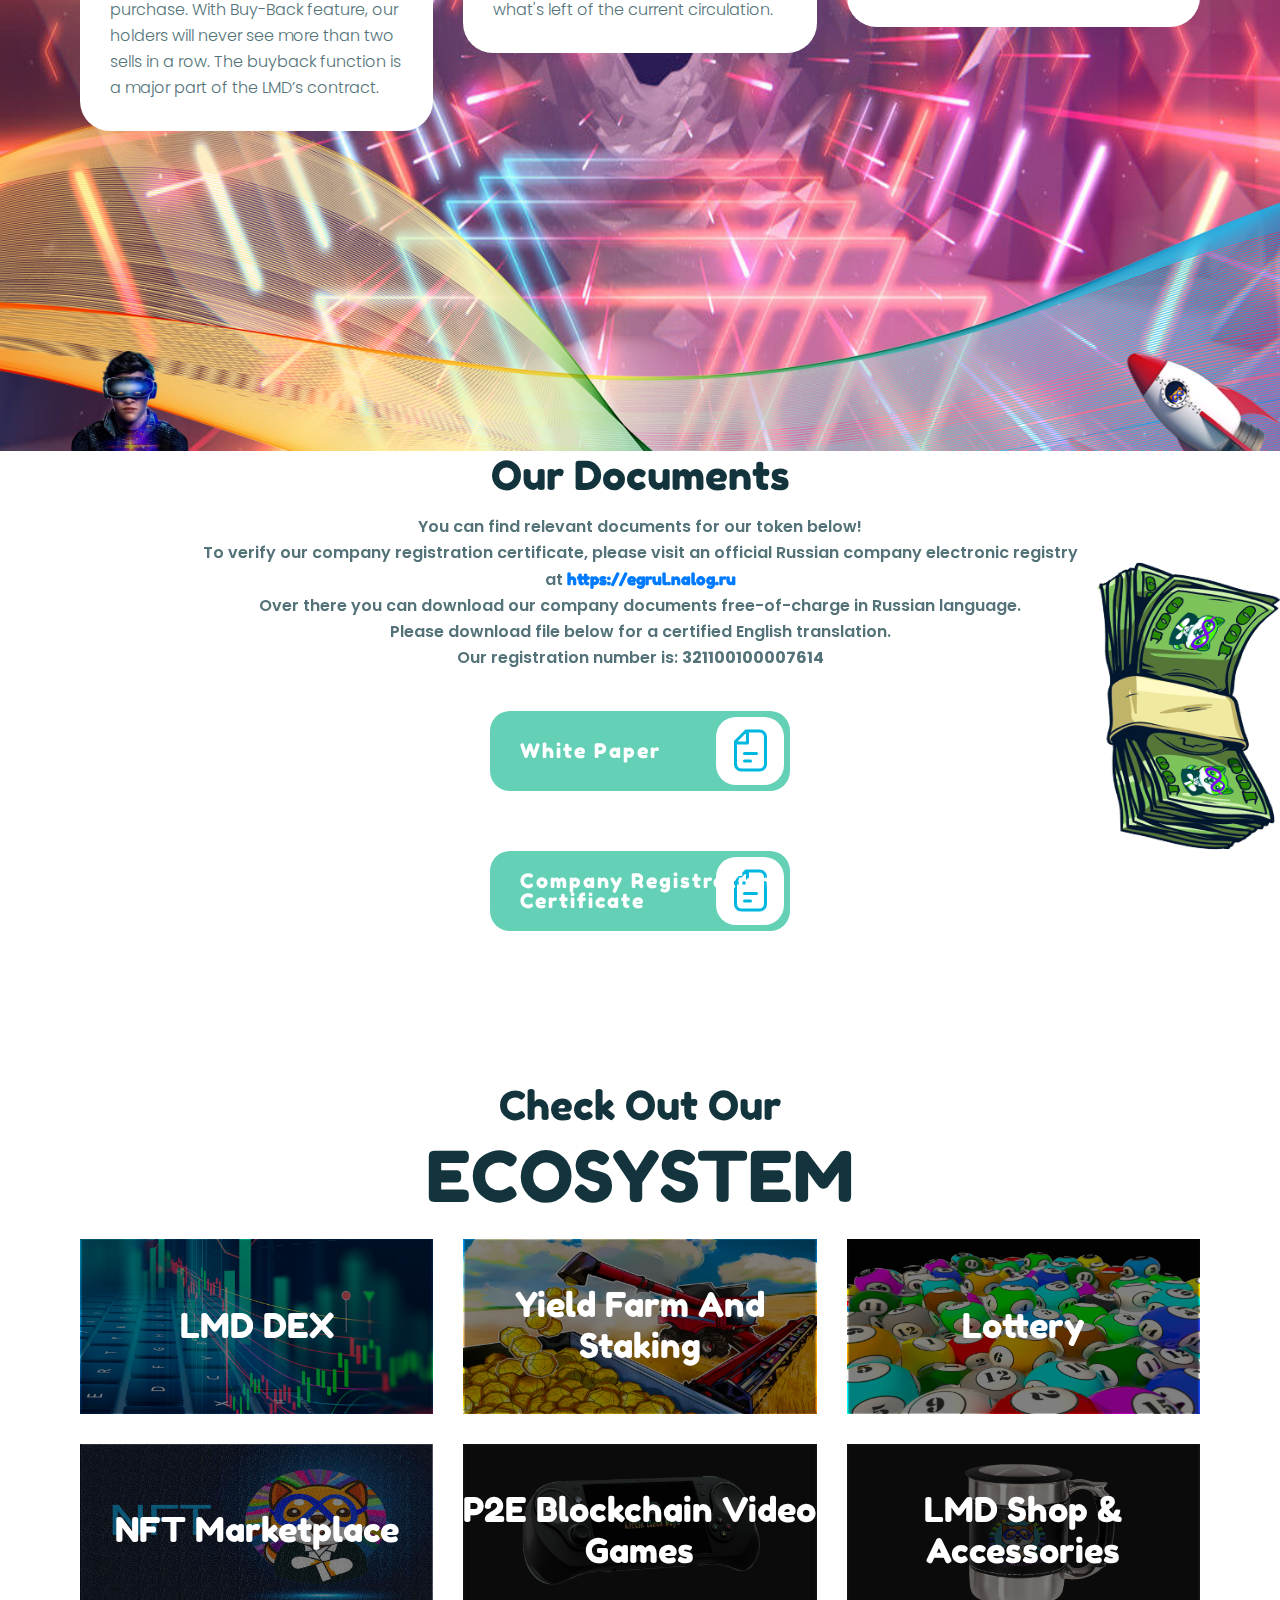
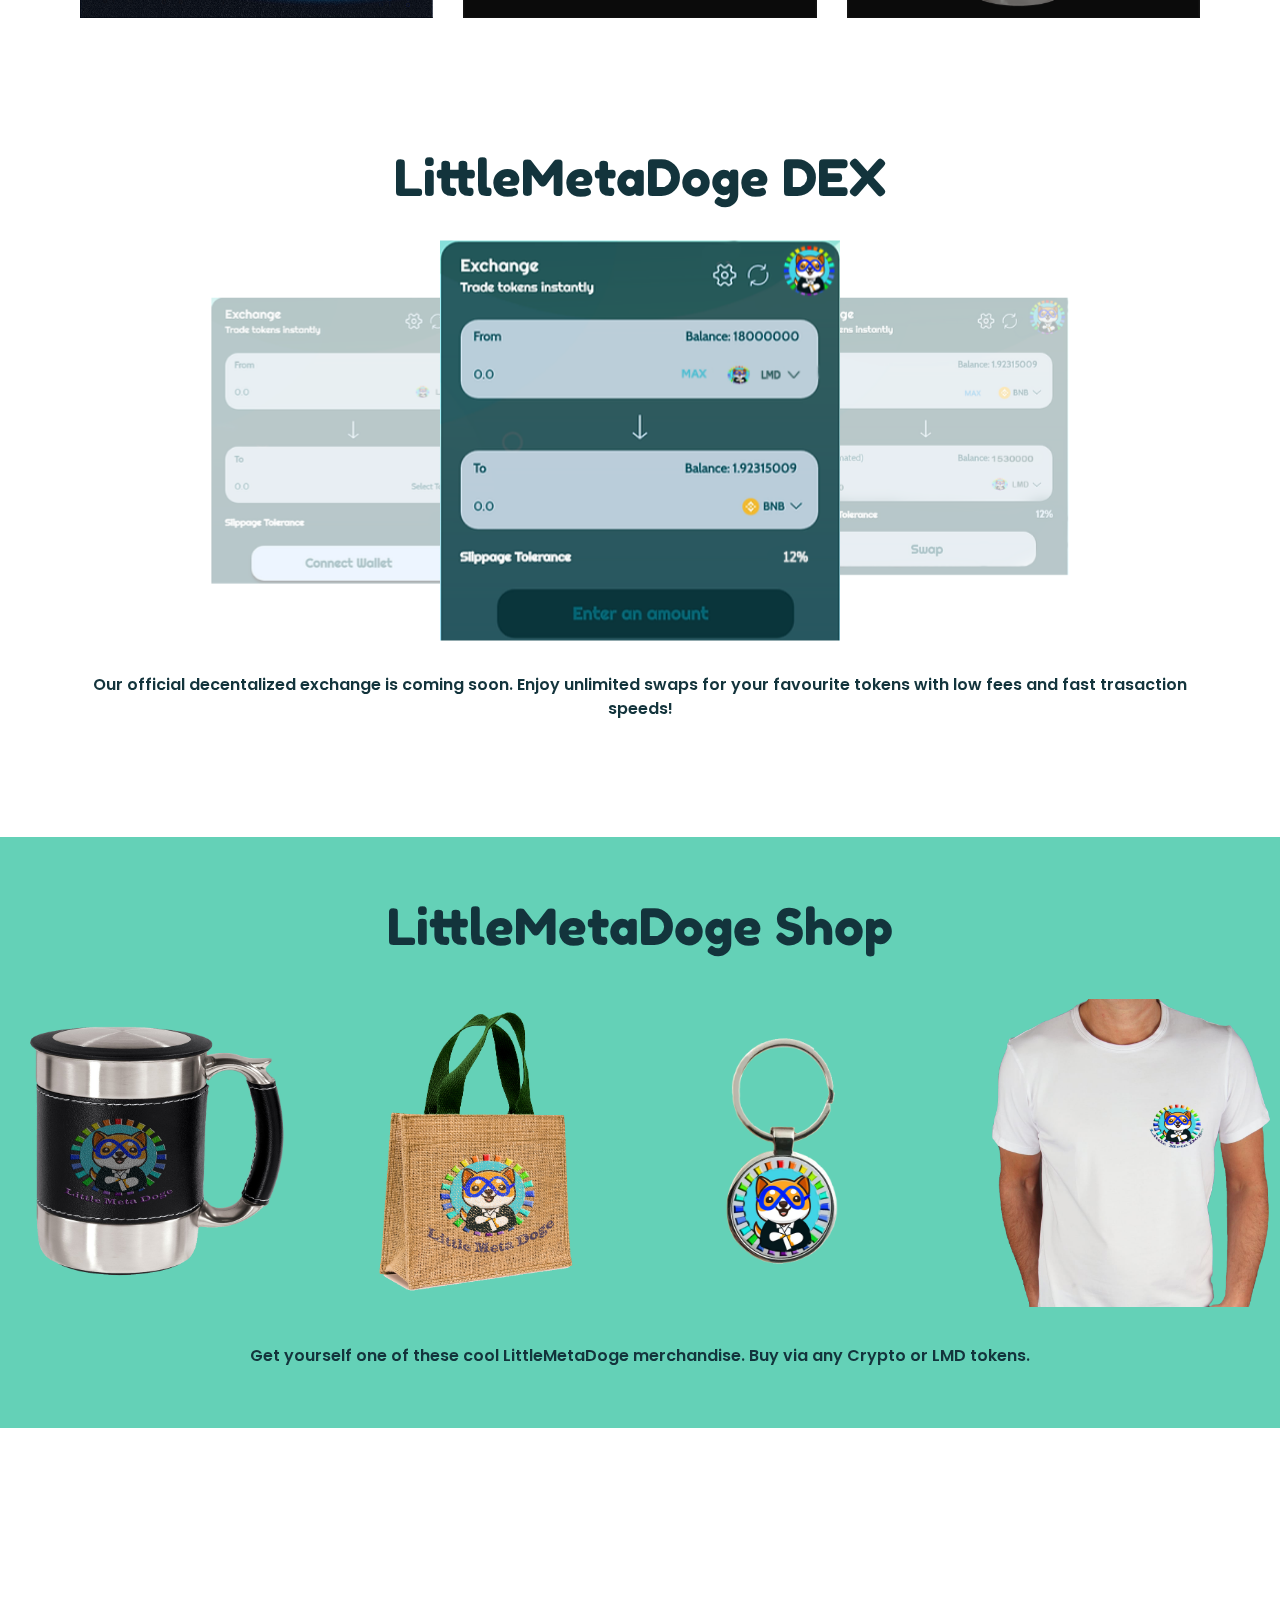
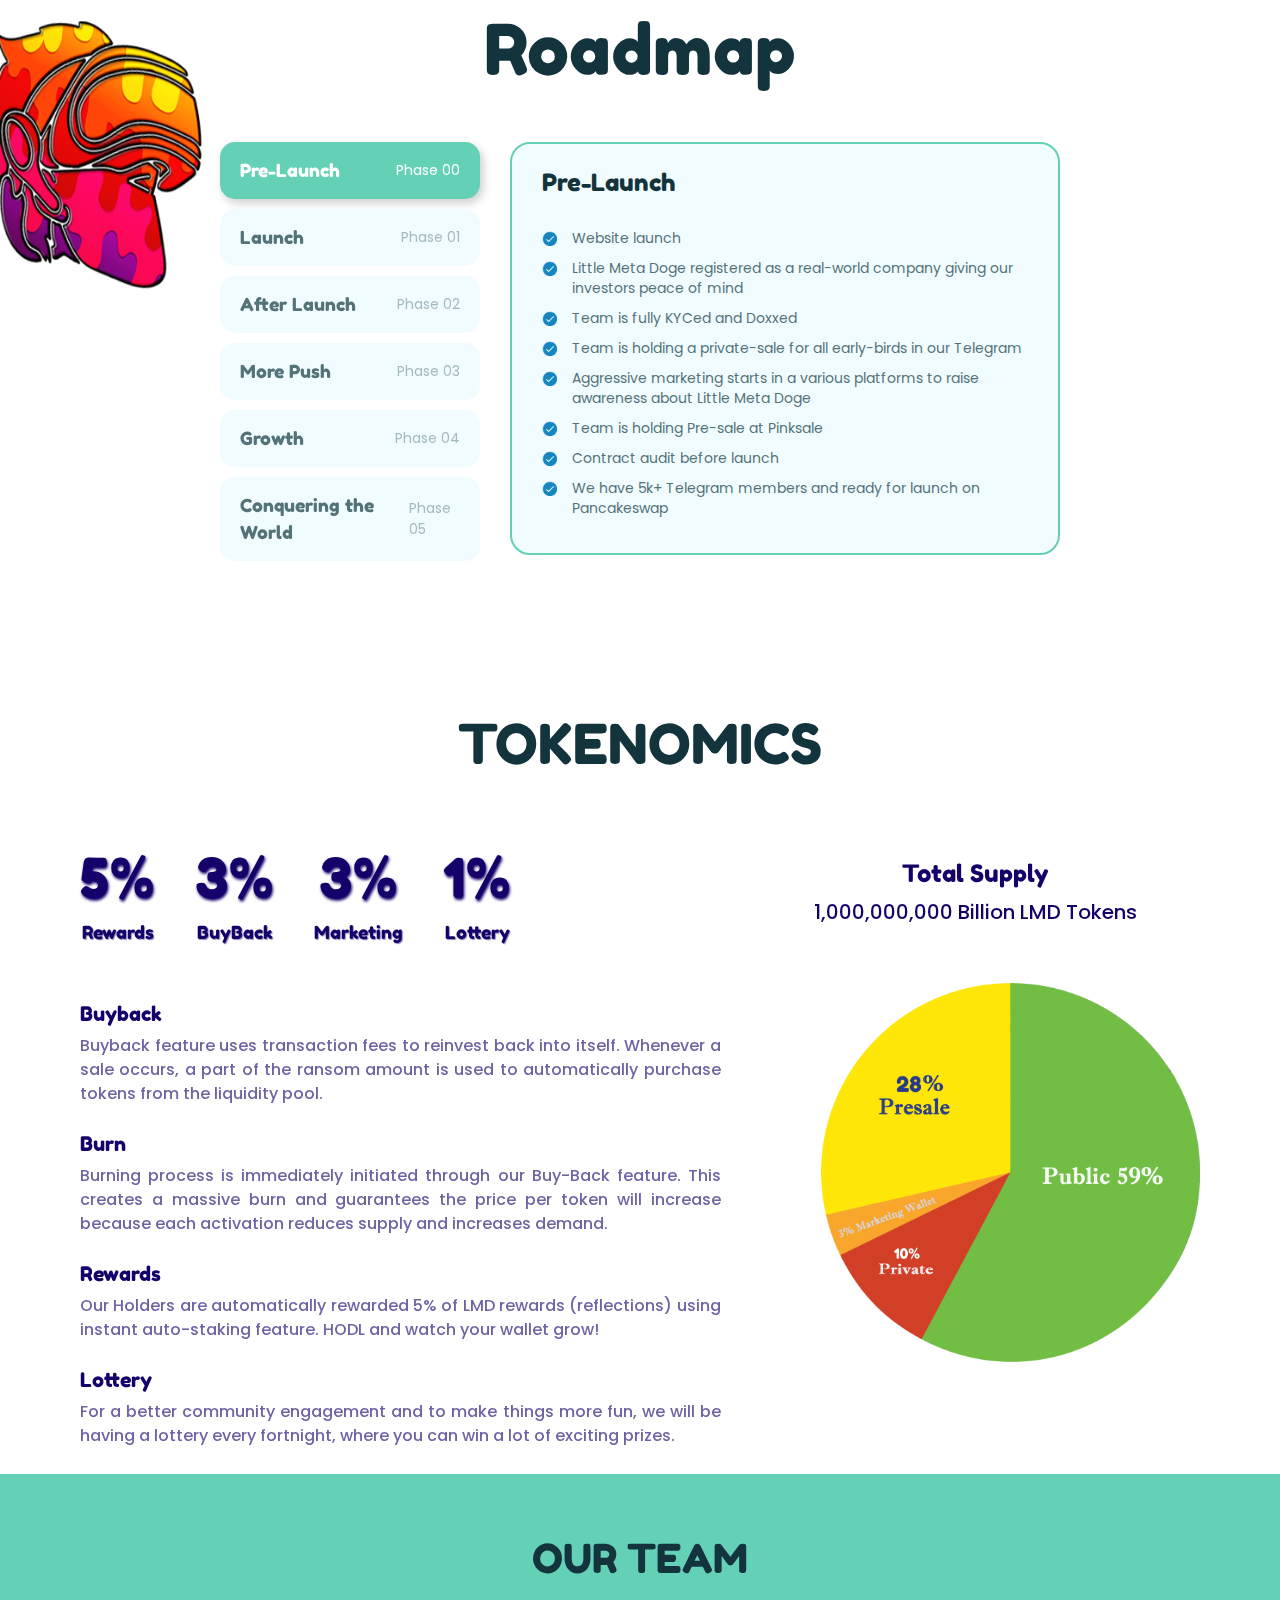
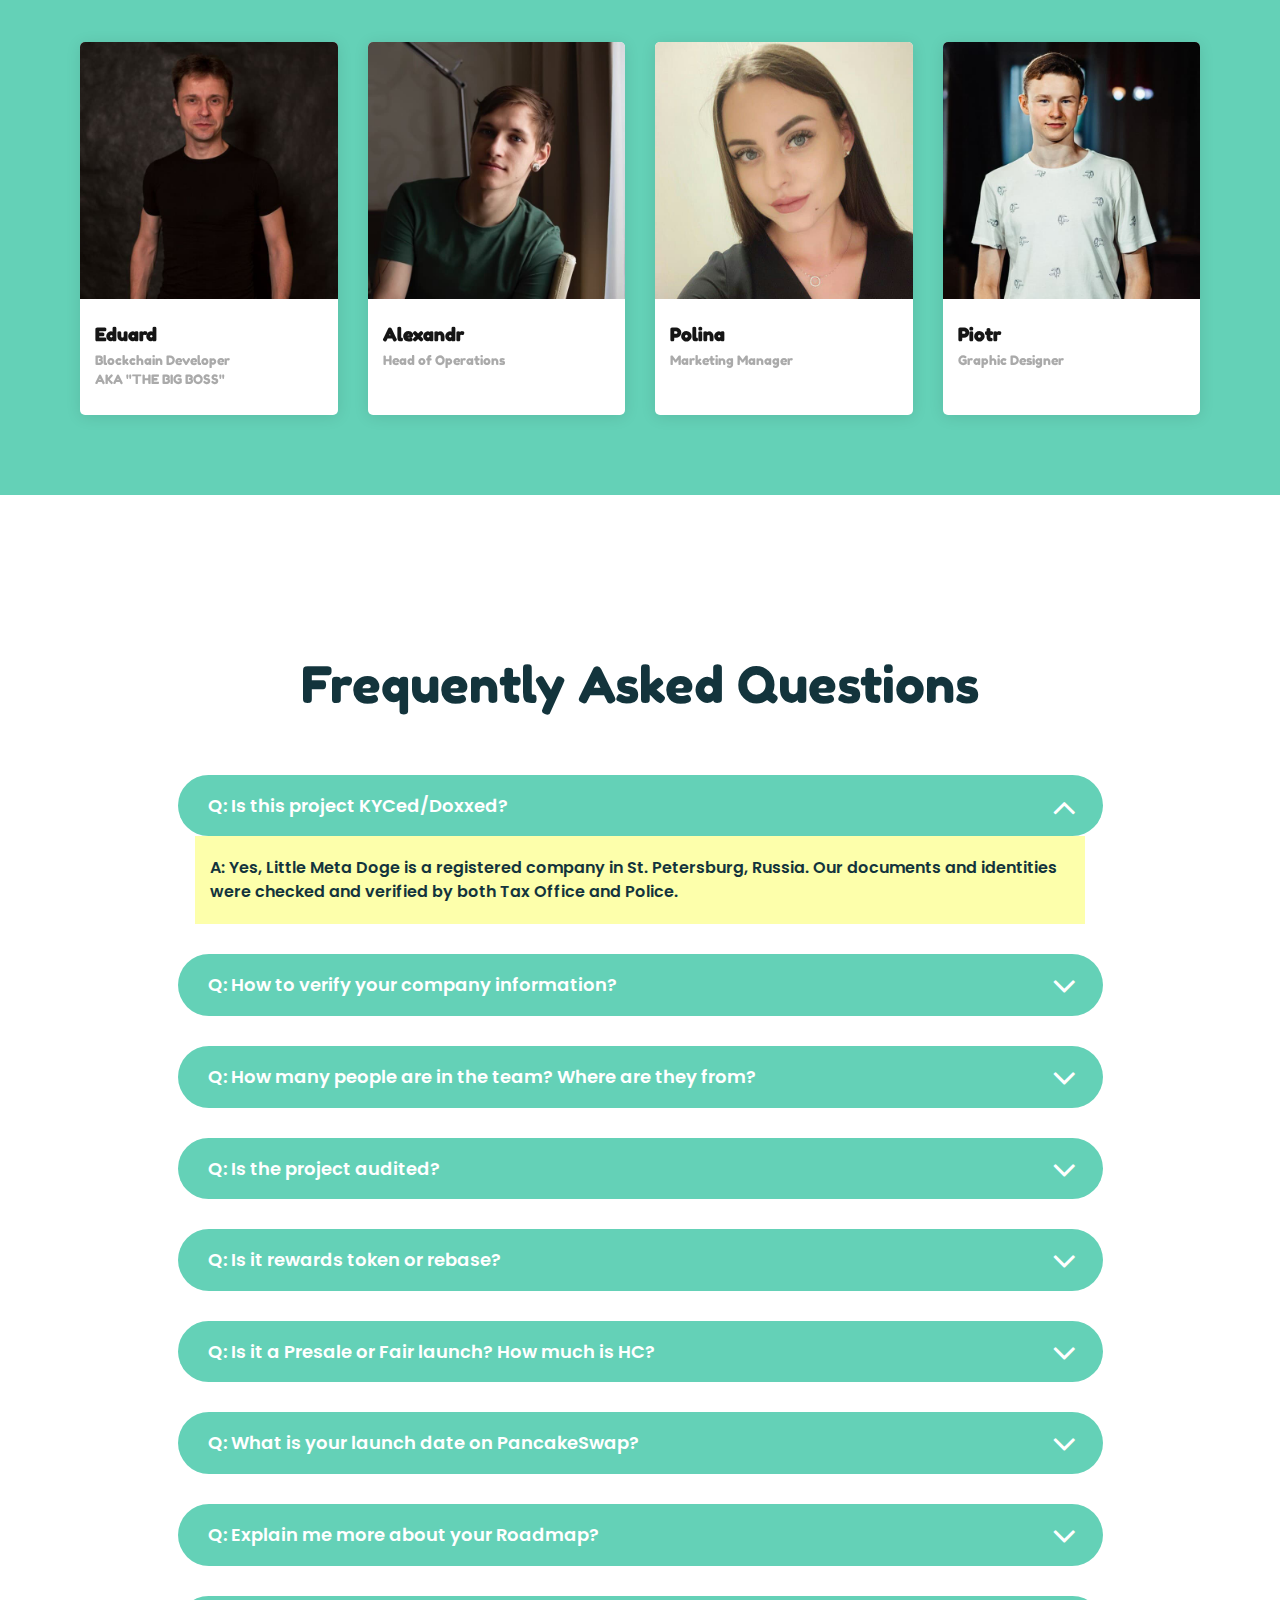
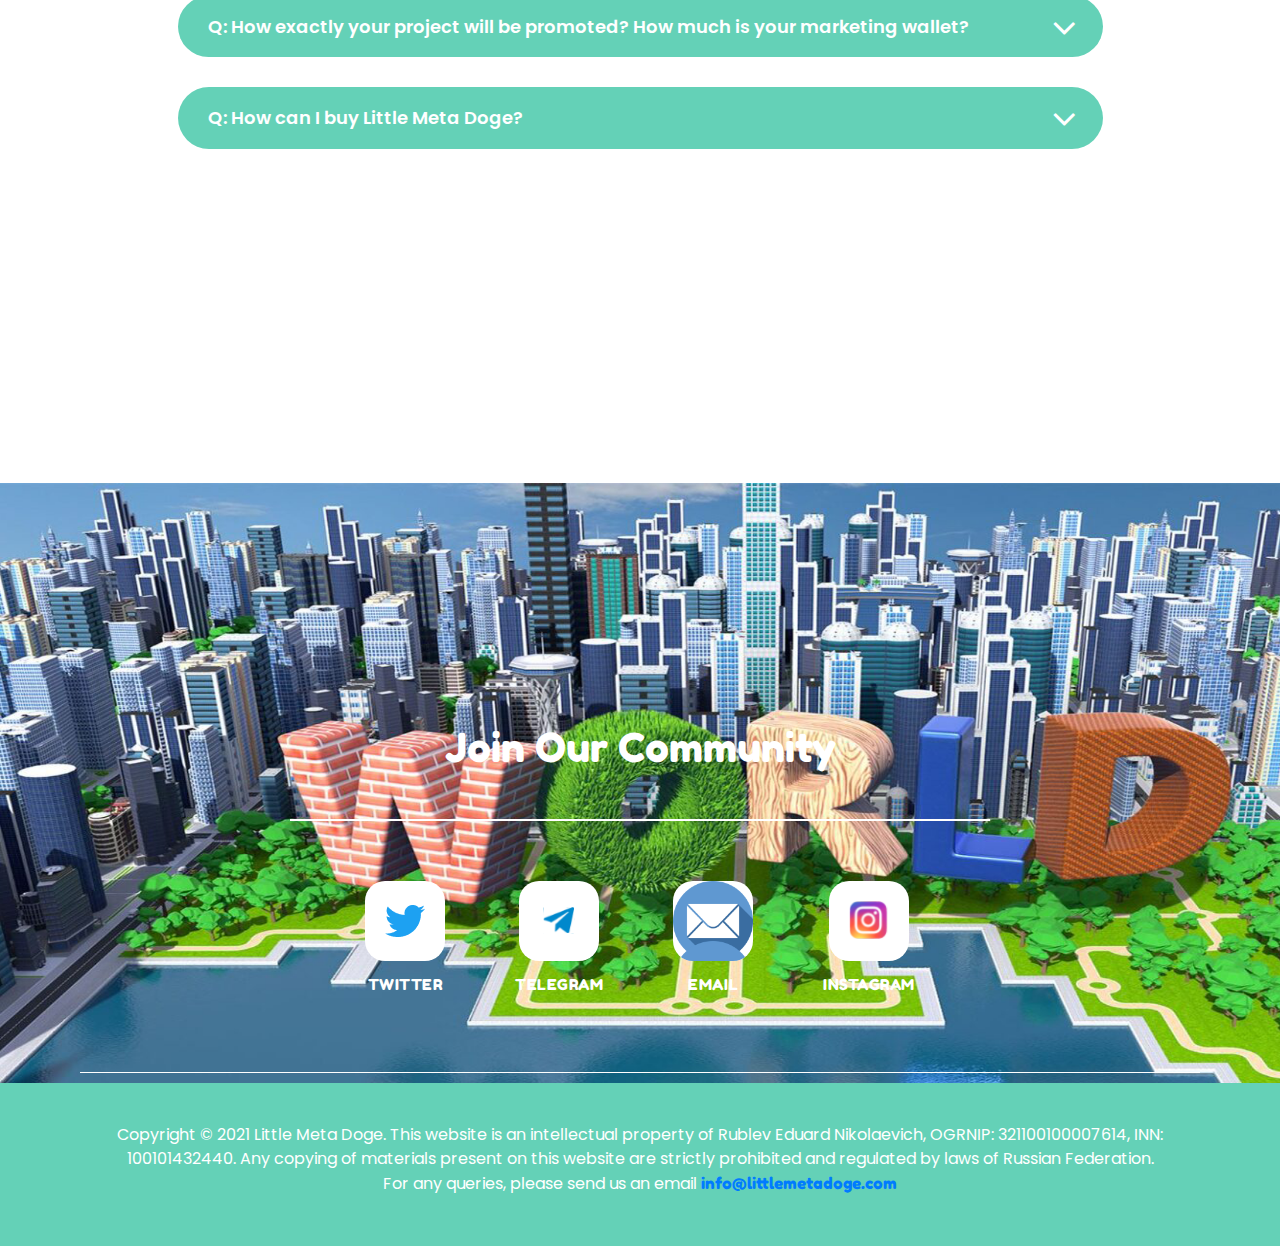
==== commit 078f0514: "Add files via upload" ====
--- a/index.htm
+++ b/index.htm
@@ -140,9 +140,9 @@
                                  </a>
                               </li>
                              <li>
-                                 <a href="https://medium.com/littlemetadoge" rel="noopener noreferrer" target="_blank" class="external">
-                                    <span><img src="Assets/Front/img/medium.svg" class="icon_top img-fluid" alt="email">											<img src="Assets/Front/img/medium.svg" class="icon_bottom img-fluid" alt="medium">										</span>											
-                                    <h6>Medium</h6>
+                                 <a href="https://instagram.com/littlemetadoge" rel="noopener noreferrer" target="_blank" class="external">
+                                    <span><img src="Assets/Front/img/insta.svg" class="icon_top img-fluid" alt="email">											<img src="Assets/Front/img/insta.svg" class="icon_bottom img-fluid" alt="medium">										</span>											
+                                    <h6>Instagram</h6>
                                  </a>
                               </li>
                                                        
@@ -165,7 +165,7 @@
             <div class="container-fluid">
                 
                <div class="t_head">
-                  <h2 class="sub_heading">Little Meta Doge is a hyper-deflationary token with a buyback and rewards function, that aims to revolutionise the MetaVerse and become no 1 cryptocurrency platform in no time.</h2>
+                  <h2 class="sub_heading">Little Meta Doge is a hyper-deflationary token with a buyback and rewards function, that aims to revolutionise the MetaVerse and become a leader in CryptoSpace.</h2>
                   <p>Project was created by an experienced blockchain enthusiast, Eduard Rublev, based in Russia. Eduard was one of the earliest adopter of Bitcoin back in 2010, since then he participated in a various Blockchain events both in Russia and abroad.
                    Little Meta Doge is a registered company and acts according to all local laws, giving our investors a peace of mind.
 
@@ -196,7 +196,7 @@
                         <div class="hovr_box">
                            <span class="img"><img src="Assets/Front/img/locked.svg" alt="locked liquidity" class="img-fluid"></span>							
                            <h5>Rewards</h5>
-                           <p>We want to make sure that all of our long term investors are rewarded for HODLing, which is why whenever buy or sell occurs, BUSD rewards are being equally distributed to everyone's wallet automatically.</p>
+                           <p>We want to make sure that all of our long term investors are rewarded for HODLing, which is why whenever buy or sell occurs, LMD rewards (reflections) are being equally distributed to everyone's wallet automatically.</p>
                         </div>
                      </div>
                      <!-- col end  -->								
@@ -227,8 +227,8 @@
 <br>To verify our company registration certificate, please visit an official Russian company electronic registry at 
 <a href="https://egrul.nalog.ru/index.html?t=1638577947400">https://egrul.nalog.ru</a>
 <br> Over there you can download our company documents free-of-charge in Russian language.
-<br>Please download file below for a certified English translation. <br>Our registration number is: <b>100101432440</b> </p>
-                  <a target="blank" href="doc/Whitepaper.pdf" class="doc_btn">
+<br>Please download file below for a certified English translation. <br>Our registration number is: <b>321100100007614</b> </p>
+                  <a target="blank" href="Assets/docs/LMD_Whitepaper.pdf" class="doc_btn">
                      <span class="txt">White Paper</span>					
                      <span class="i">
                         <svg width="33" height="43" viewbox="0 0 33 43" fill="none" xmlns="http://www.w3.org/2000/svg">
@@ -240,7 +240,7 @@
                   </a>
                </div>
 
-<a target="blank" href="doc/Company_Registration_EN.pdf" class="doc_btn">
+<a target="blank" href="Assets/docs/Company_Registration_EN.pdf" class="doc_btn">
                      <span class="txt">Company Registration Certificate</span>					
                      <span class="i">
                         <svg width="33" height="43" viewbox="0 0 33 43" fill="none" xmlns="http://www.w3.org/2000/svg">
@@ -394,7 +394,7 @@
                               
                                        <p><span><img src="Assets/Front/img/chk.png" alt="check" class="img-fluid"></span>Team is holding a private-sale for all early-birds in our Telegram </p>
                                        <p><span><img src="Assets/Front/img/chk.png" alt="check" class="img-fluid"></span> Aggressive marketing starts in a various platforms to raise awareness about Little Meta Doge</p>
-                                       <p><span><img src="Assets/Front/img/chk.png" alt="check" class="img-fluid"></span> Team is holding KYCed Pre-sale at Pinksale </p>
+                                       <p><span><img src="Assets/Front/img/chk.png" alt="check" class="img-fluid"></span> Team is holding Pre-sale at Pinksale </p>
                                        <p><span><img src="Assets/Front/img/chk.png" alt="check" class="img-fluid"></span> Contract audit before launch</p>
                                        <p><span><img src="Assets/Front/img/chk.png" alt="check" class="img-fluid"></span> We have 5k+ Telegram members and ready for launch on Pancakeswap </p>
                                       
@@ -486,7 +486,7 @@
 								<ul>
 									<li>
 									<h2>5%</h2>
-									<p>BUSD Rewards</p>
+									<p>Rewards</p>
 									</li>
 									<li>
 									<h2>3%</h2>
@@ -514,7 +514,7 @@
 						
 						<div class="token_points">
 							<h4>Rewards</h4>
-							<p>Our Holders are automatically rewarded 5% of BUSD rewards using instant auto-staking feature. It is higher APR than in your brick-and-mortar bank :) We love and respect our long term holders!</p>
+							<p>Our Holders are automatically rewarded 5% of LMD rewards (reflections) using instant auto-staking feature. HODL and watch your wallet grow!</p>
 						</div>
                                                  
                                                 <div class="token_points">
@@ -650,7 +650,7 @@
                           <div id="collapseTwo" class="collapse" aria-labelledby="headingTwo" data-parent="#accordionExample">
                             <div class="card-body">
                             <p>A : Please follow this guidelines: <p> <p> 1) Please visit an official Russian company electronic registry at <a href="https://egrul.nalog.ru/index.html?t=1638577947400">https://egrul.nalog.ru</a>.</p>
-<p> 2) Choose English language on the top of website. </p> <p> 3) In a field "Search Query" insert our company registration number: 100101432440 and click "Find". </p> <p> 4) Click "Get an Extract" to download copies of our registration documents free-of-charge in Russian language. </p><p> 5) Open the downloaded .PDF document and scroll down to No. 5 field. In the document, you should be able to see our company official domain and email address: info@littlemetadoge.com. </p> <p> 6) If you don't know Russian but want to read the whole extract in English language, please download certified translation of our registration documents <a href="Assets/docs/company_registration_docs.pdf">here</a>.</p>
+<p> 2) Choose English language on the top of website. </p> <p> 3) In a field "Search Query" insert our company registration number: 321100100007614 and click "Find". </p> <p> 4) Click "Get an Extract" to download copies of our registration documents free-of-charge in Russian language. </p><p> 5) Open the downloaded .PDF document and scroll down to No. 5 field. In the document, you should be able to see our company official domain and email address: info@littlemetadoge.com. </p> <p> 6) If you don't know Russian but want to read the whole extract in English language, please download certified translation of our registration documents <a href="Assets/docs/Company_Registration_EN.pdf">here</a>.</p>
 
 
                             </div>
@@ -697,7 +697,7 @@
                            </div>
                            <div id="collapse5" class="collapse" aria-labelledby="heading5" data-parent="#accordionExample">
                              <div class="card-body">
-                               <p>A: It is a rewards token. With every buy or sell transaction, 5% of BUSD rewards will be automatically depoisted in your wallet. This is better than in your bank :)</p>
+                               <p>A: It is a rewards token. With every buy or sell transaction, 5% of LMD rewards (reflections) will be automatically deposited in your wallet.</p>
                              </div>
                            </div>
                          </div>
@@ -706,12 +706,12 @@
                          <div class="card">
                            <div class="card-head" id="heading6">
                              <h2 class="mb-0 collapsed" data-toggle="collapse" data-target="#collapse6" aria-expanded="false" aria-controls="collapse6">
-                              Q: Is it a presale or fair launch? How much is HC?
+                              Q: Is it a Presale or Fair launch? How much is HC?
                              </h2>
                            </div>
                            <div id="collapse6" class="collapse" aria-labelledby="heading6" data-parent="#accordionExample">
                              <div class="card-body">
-                               <p>A: We will be conducting a small private sale first and after that whitelisted Presale on Pinksale. Hard cap for private sale: 50 BNB and for Pre-Sale 250 BNB</p>
+                               <p>A: We will be conducting a small private sale first and after that whitelisted Presale on Pinksale. Hard cap for private sale: 20 BNB and for Pre-Sale 150 BNB. We would like to keep it as low as possible to prevent big dumps once we launch on PCS.</p>
                              </div>
                            </div>
                          </div>
@@ -893,9 +893,9 @@
                               </li>
 
  <li>
-                                 <a href="https://medium.com/littlemetadoge" rel="noopener noreferrer" target="_blank" class="external">
-                                    <span><img src="Assets/Front/img/medium.svg" class="icon_top img-fluid" alt="medium"><img src="Assets/Front/img/medium.svg" class="icon_bottom img-fluid" alt="medium">									</span>										
-                                    <h6>Medium</h6>
+                                 <a href="https://instagram.com/littlemetadoge" rel="noopener noreferrer" target="_blank" class="external">
+                                    <span><img src="Assets/Front/img/insta.svg" class="icon_top img-fluid" alt="medium"><img src="Assets/Front/img/insta.svg" class="icon_bottom img-fluid" alt="medium">									</span>										
+                                    <h6>Instagram</h6>
                                  </a>
                               </li>       
 					
@@ -1043,4 +1043,4 @@
 		
 		
    </body>
-</html>
+</html>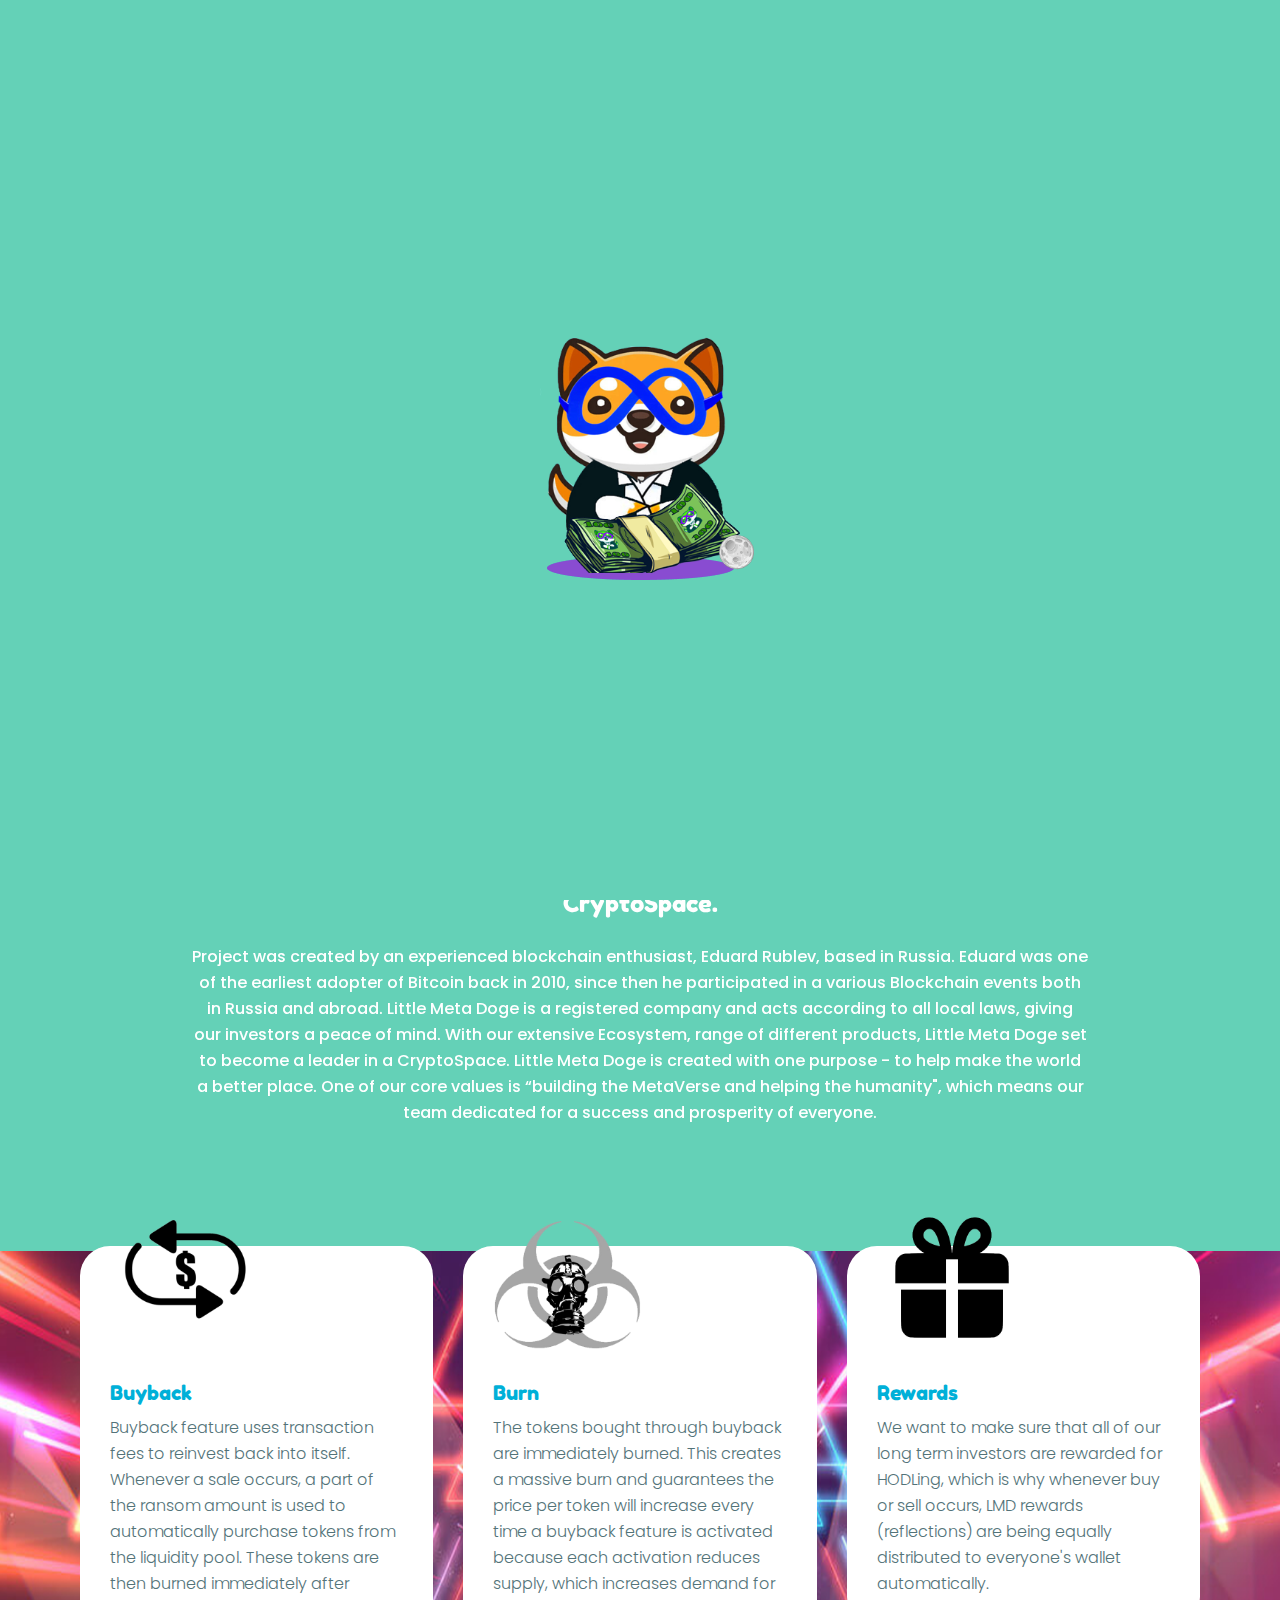
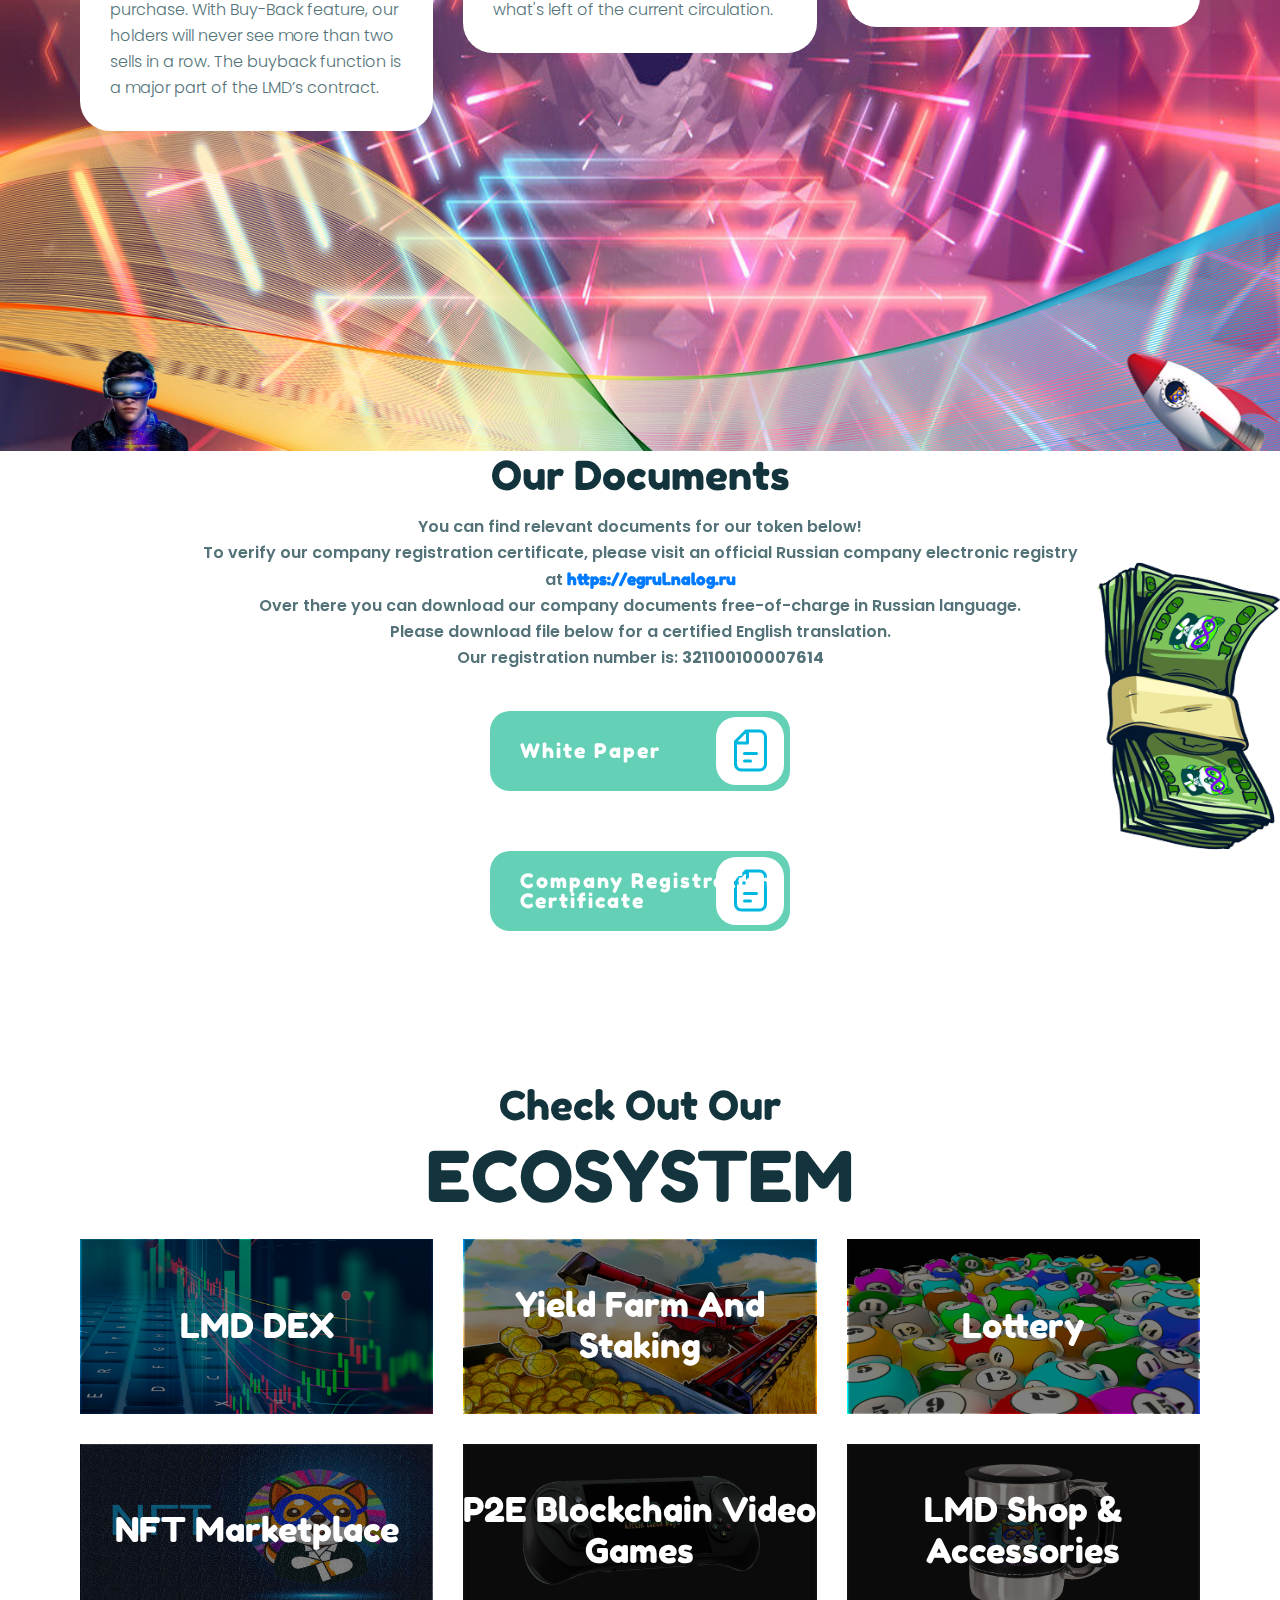
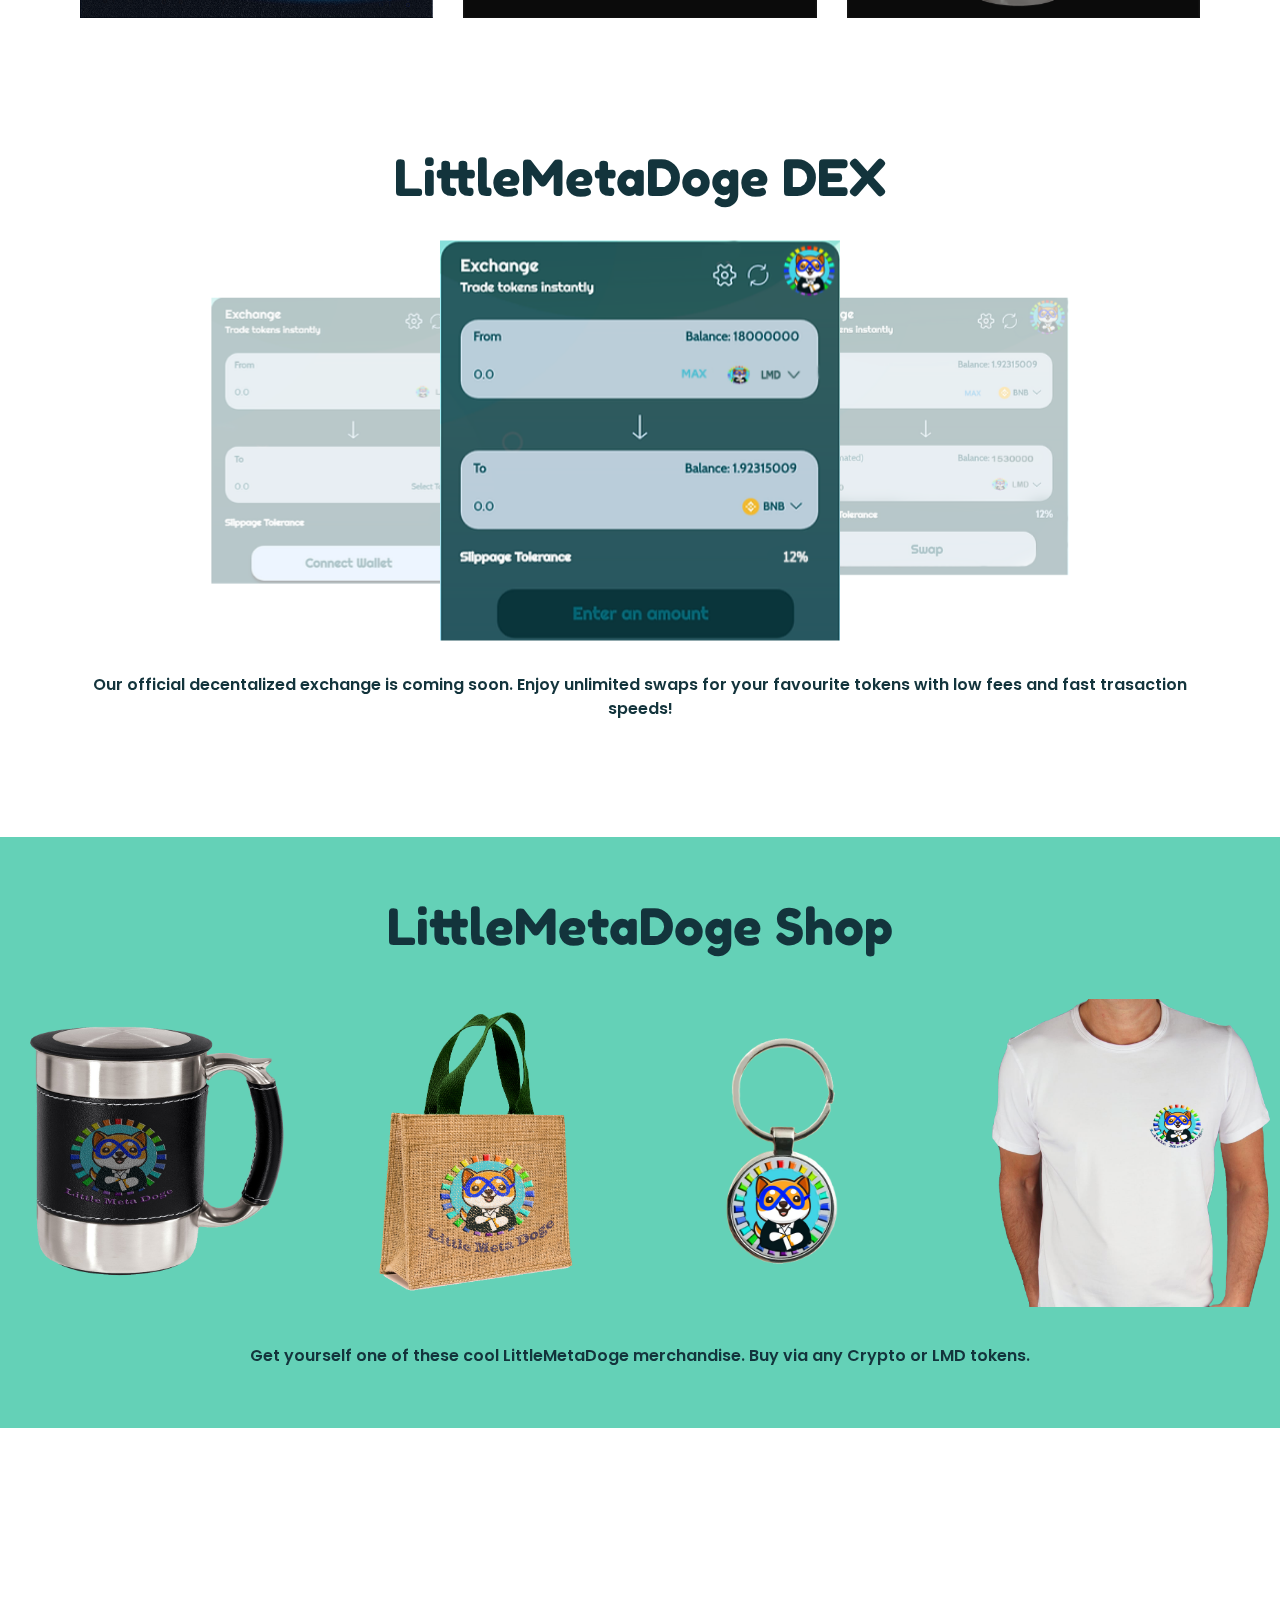
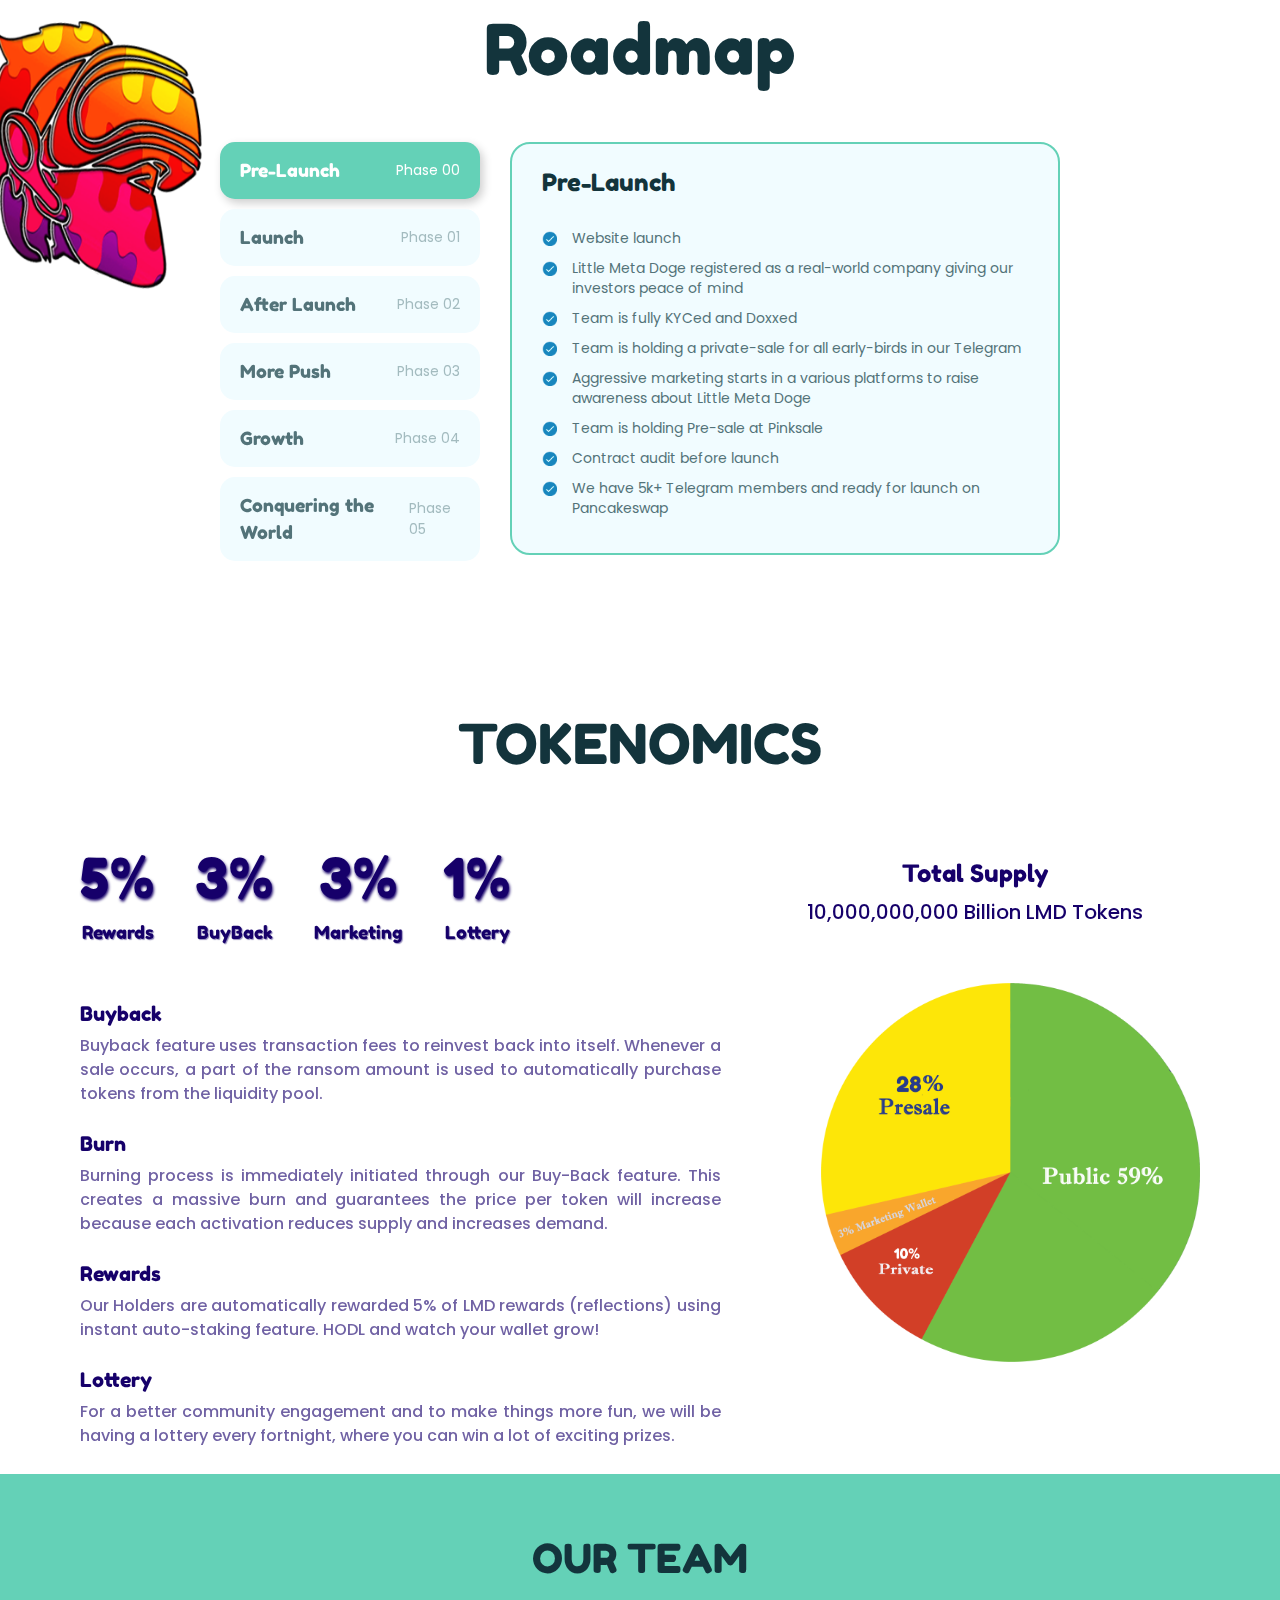
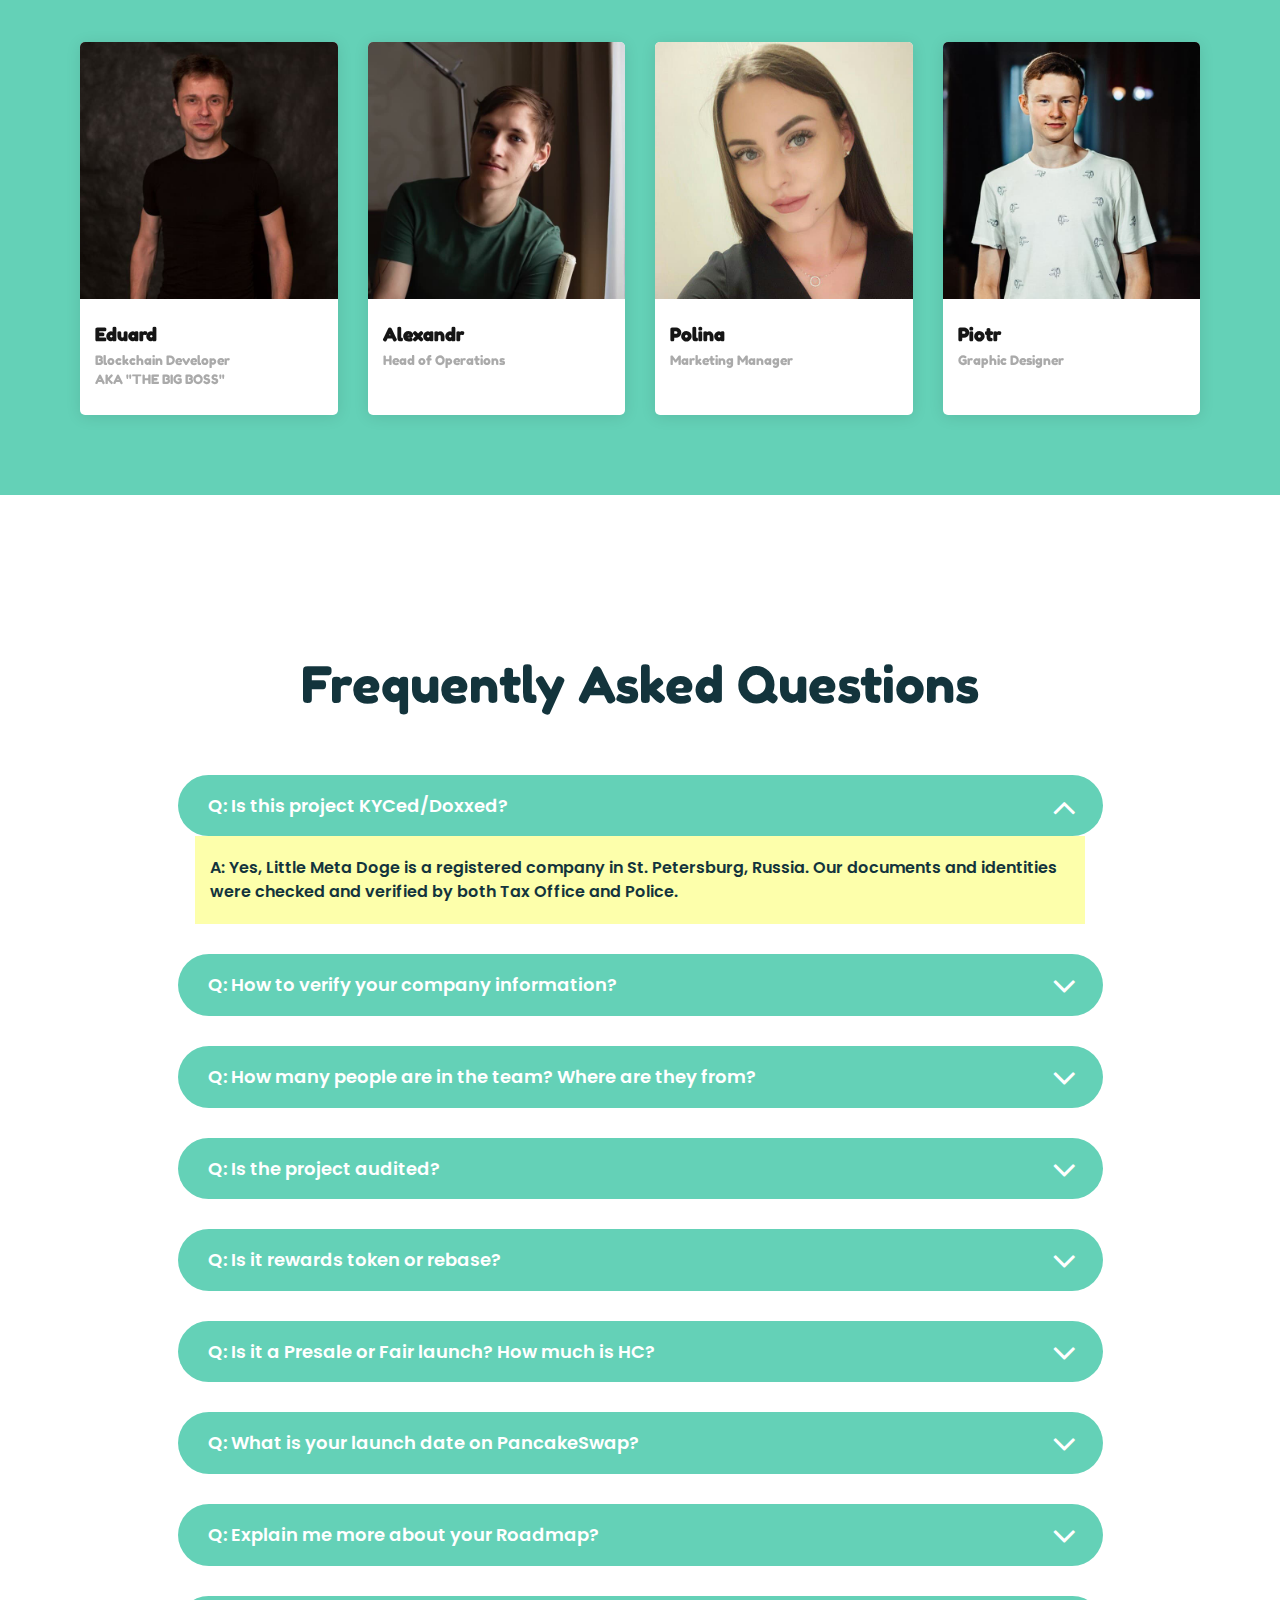
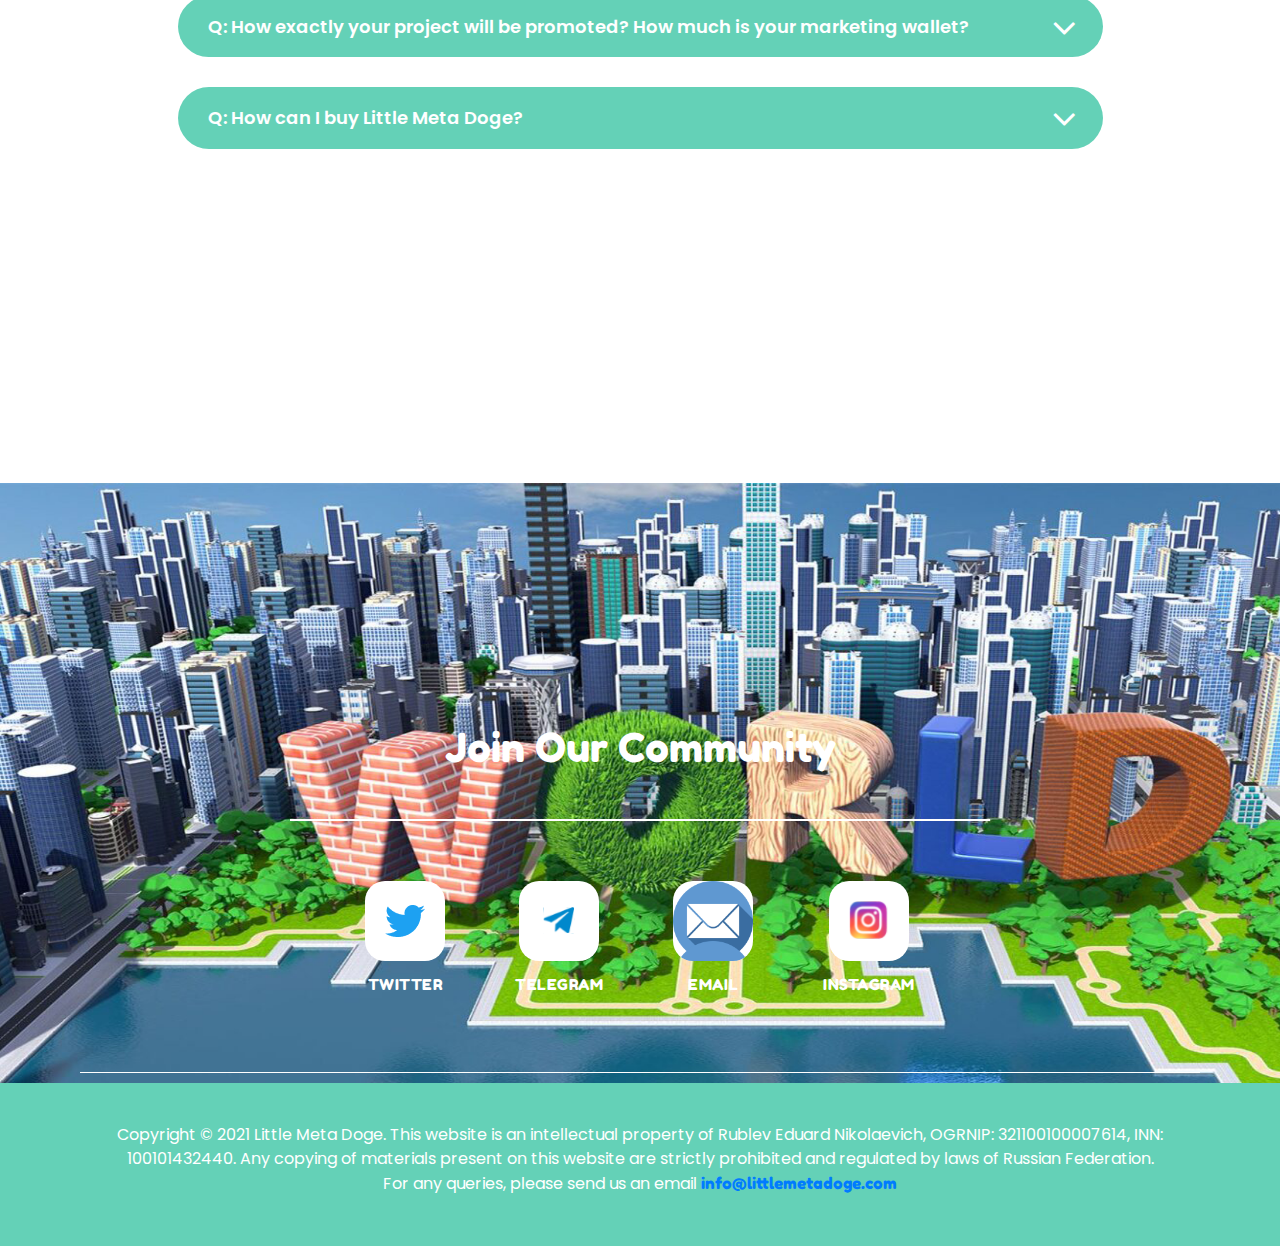
==== commit 55470c2b: "Update index.htm" ====
--- a/index.htm
+++ b/index.htm
@@ -228,7 +228,7 @@
 <a href="https://egrul.nalog.ru/index.html?t=1638577947400">https://egrul.nalog.ru</a>
 <br> Over there you can download our company documents free-of-charge in Russian language.
 <br>Please download file below for a certified English translation. <br>Our registration number is: <b>321100100007614</b> </p>
-                  <a target="blank" href="Assets/docs/LMD_Whitepaper.pdf" class="doc_btn">
+                  <a target="blank" href="docs/LMD_Whitepaper.pdf" class="doc_btn">
                      <span class="txt">White Paper</span>					
                      <span class="i">
                         <svg width="33" height="43" viewbox="0 0 33 43" fill="none" xmlns="http://www.w3.org/2000/svg">
@@ -240,7 +240,7 @@
                   </a>
                </div>
 
-<a target="blank" href="Assets/docs/Company_Registration_EN.pdf" class="doc_btn">
+<a target="blank" href="docs/Company_Registration_EN.pdf" class="doc_btn">
                      <span class="txt">Company Registration Certificate</span>					
                      <span class="i">
                         <svg width="33" height="43" viewbox="0 0 33 43" fill="none" xmlns="http://www.w3.org/2000/svg">
@@ -526,7 +526,7 @@
 					<div class="col-xl-5 col-md-6">
 						<div class="t_supply">
 							<h4>Total Supply</h4>
-							<p>1,000,000,000 Billion LMD Tokens</p>
+							<p>10,000,000,000 Billion LMD Tokens</p>
 						</div>
 						
 						<div class="chart_stats">
@@ -650,7 +650,7 @@
                           <div id="collapseTwo" class="collapse" aria-labelledby="headingTwo" data-parent="#accordionExample">
                             <div class="card-body">
                             <p>A : Please follow this guidelines: <p> <p> 1) Please visit an official Russian company electronic registry at <a href="https://egrul.nalog.ru/index.html?t=1638577947400">https://egrul.nalog.ru</a>.</p>
-<p> 2) Choose English language on the top of website. </p> <p> 3) In a field "Search Query" insert our company registration number: 321100100007614 and click "Find". </p> <p> 4) Click "Get an Extract" to download copies of our registration documents free-of-charge in Russian language. </p><p> 5) Open the downloaded .PDF document and scroll down to No. 5 field. In the document, you should be able to see our company official domain and email address: info@littlemetadoge.com. </p> <p> 6) If you don't know Russian but want to read the whole extract in English language, please download certified translation of our registration documents <a href="Assets/docs/Company_Registration_EN.pdf">here</a>.</p>
+<p> 2) Choose English language on the top of website. </p> <p> 3) In a field "Search Query" insert our company registration number: 321100100007614 and click "Find". </p> <p> 4) Click "Get an Extract" to download copies of our registration documents free-of-charge in Russian language. </p><p> 5) Open the downloaded .PDF document and scroll down to No. 5 field. In the document, you should be able to see our company official domain and email address: info@littlemetadoge.com. </p> <p> 6) If you don't know Russian but want to read the whole extract in English language, please download certified translation of our registration documents <a href="docs/Company_Registration_EN.pdf">here</a>.</p>
 
 
                             </div>
@@ -1043,4 +1043,4 @@
 		
 		
    </body>
-</html>+</html>
--- a/Assets/Front/css/responsive.css
+++ b/Assets/Front/css/responsive.css
@@ -703,7 +703,7 @@
 }
 	#header .navbar-nav {
 		padding: 30px;
-		background: #00b7df;
+		background: #64d1b7;
 		border-top: 1px solid #fff;
 	}
 	#header .nav-item.nav_btn a {
@@ -1257,4 +1257,4 @@
 @media (max-width: 425px) {
 
 	
-}+}
